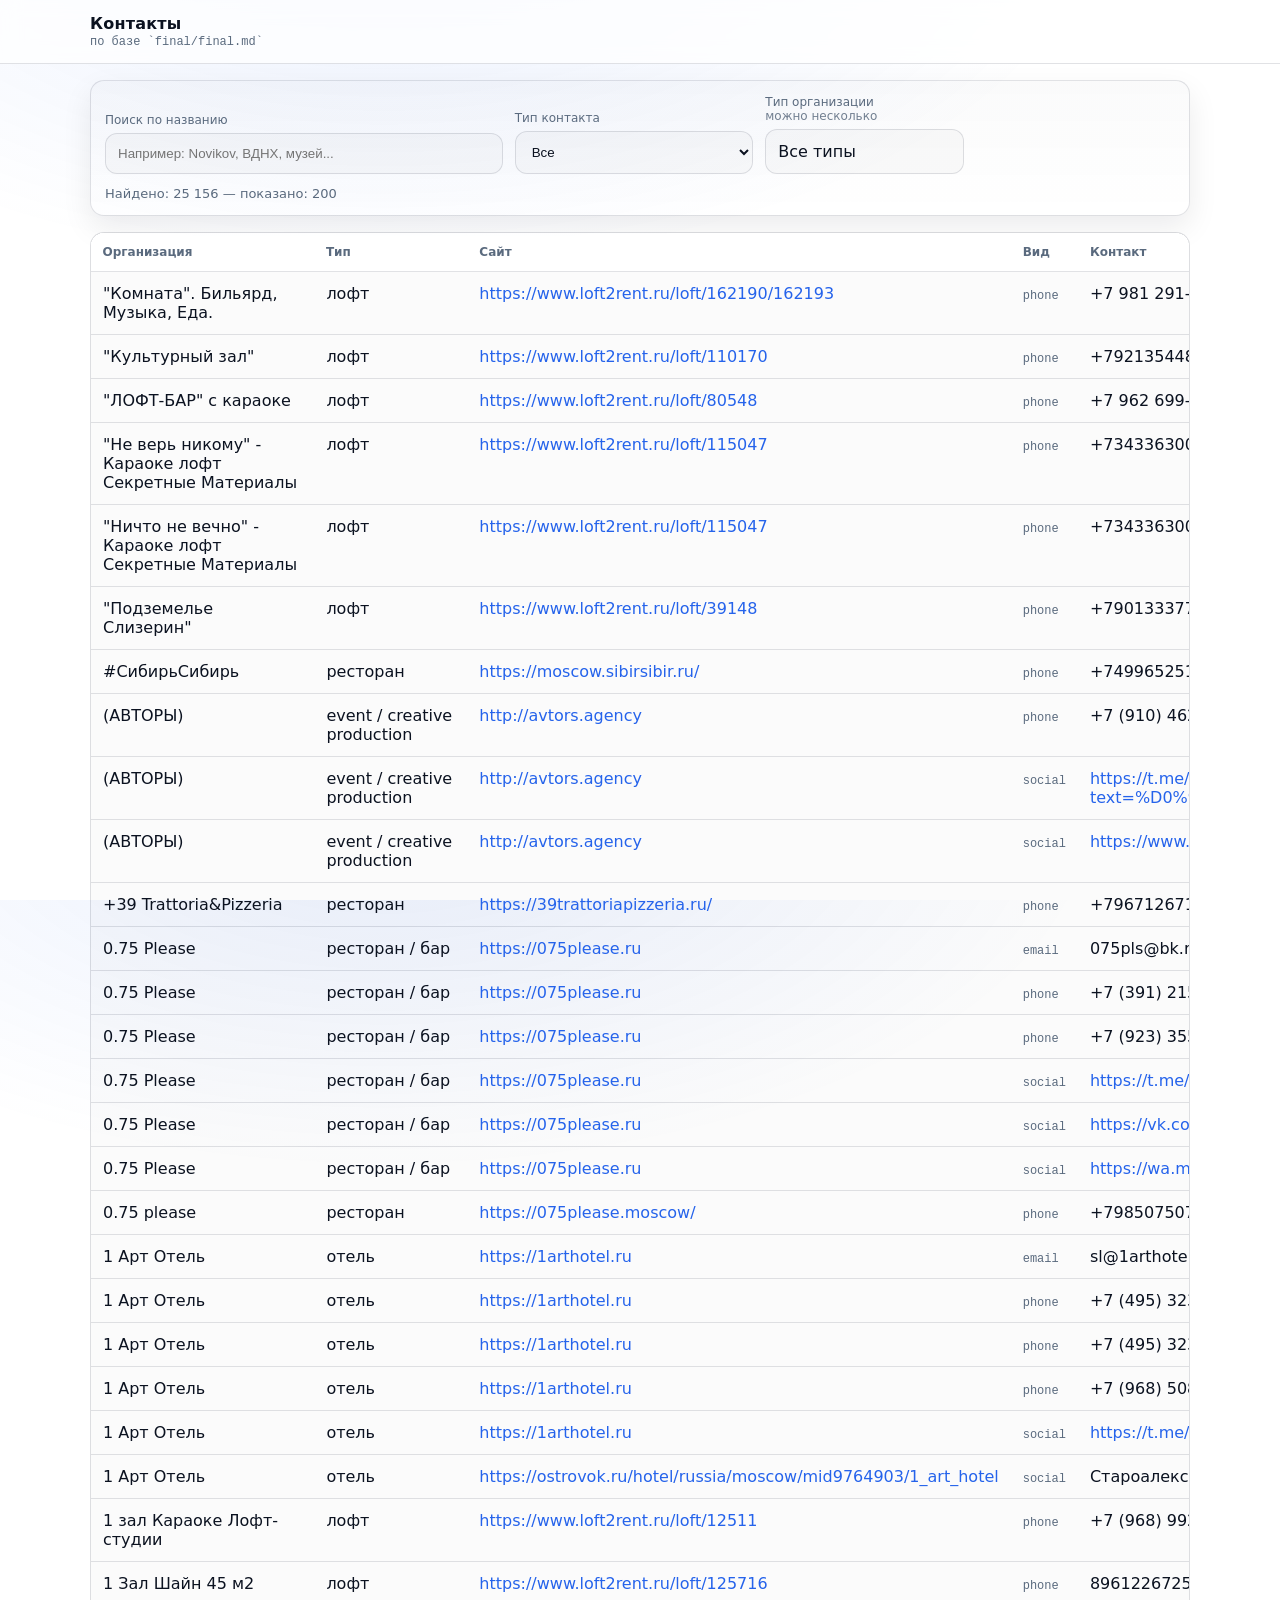
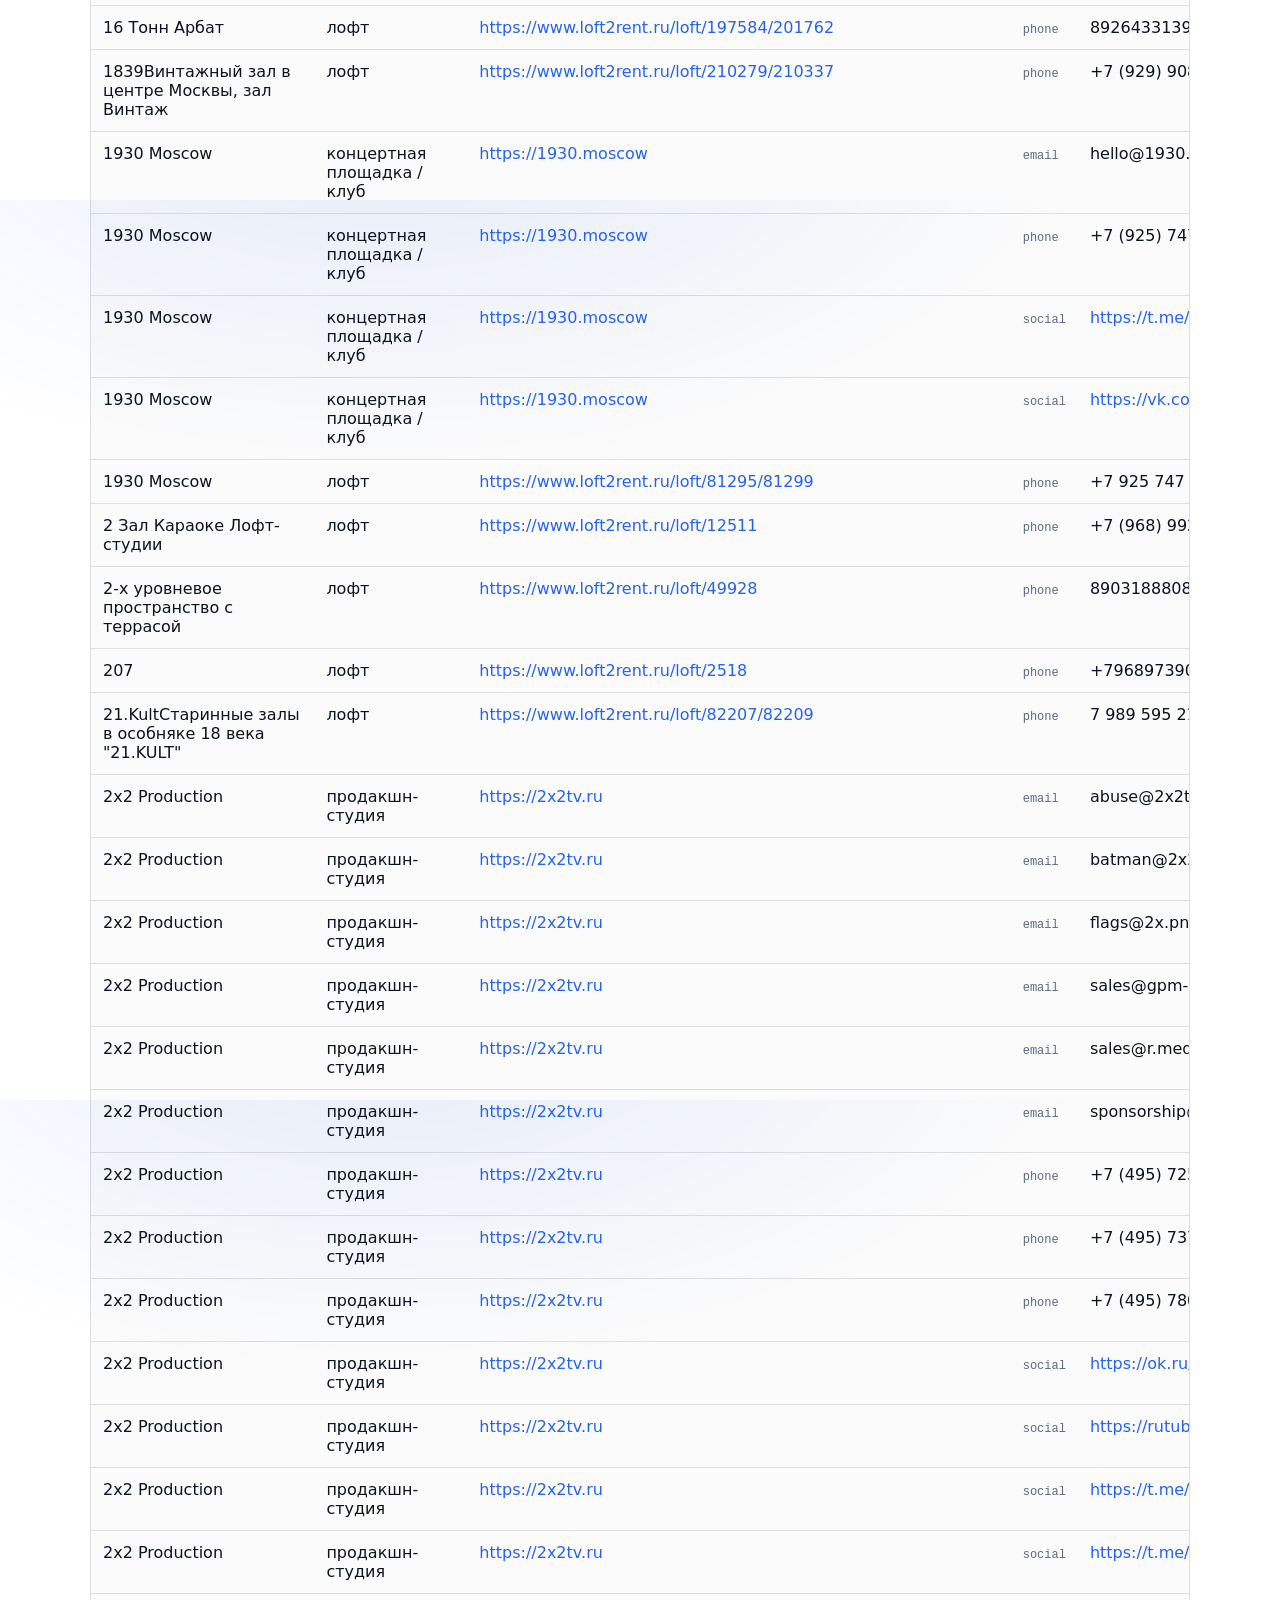
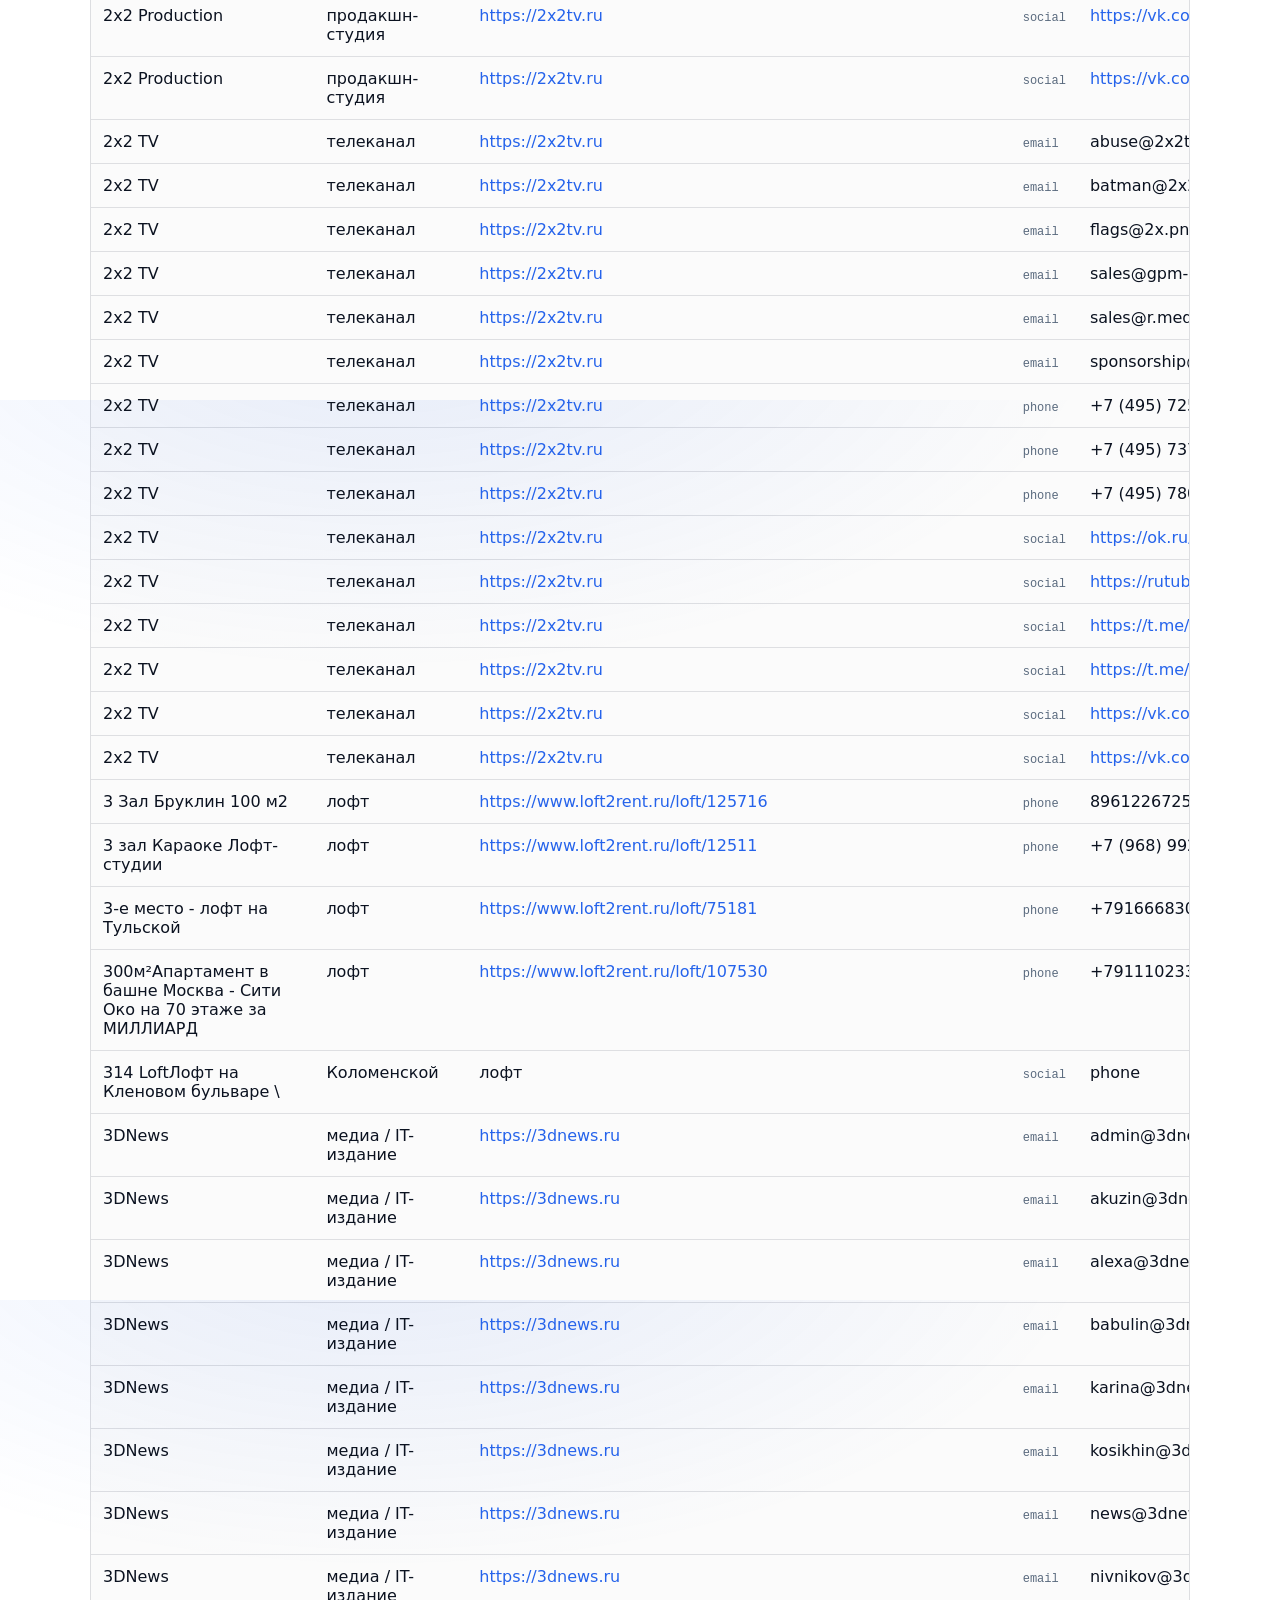
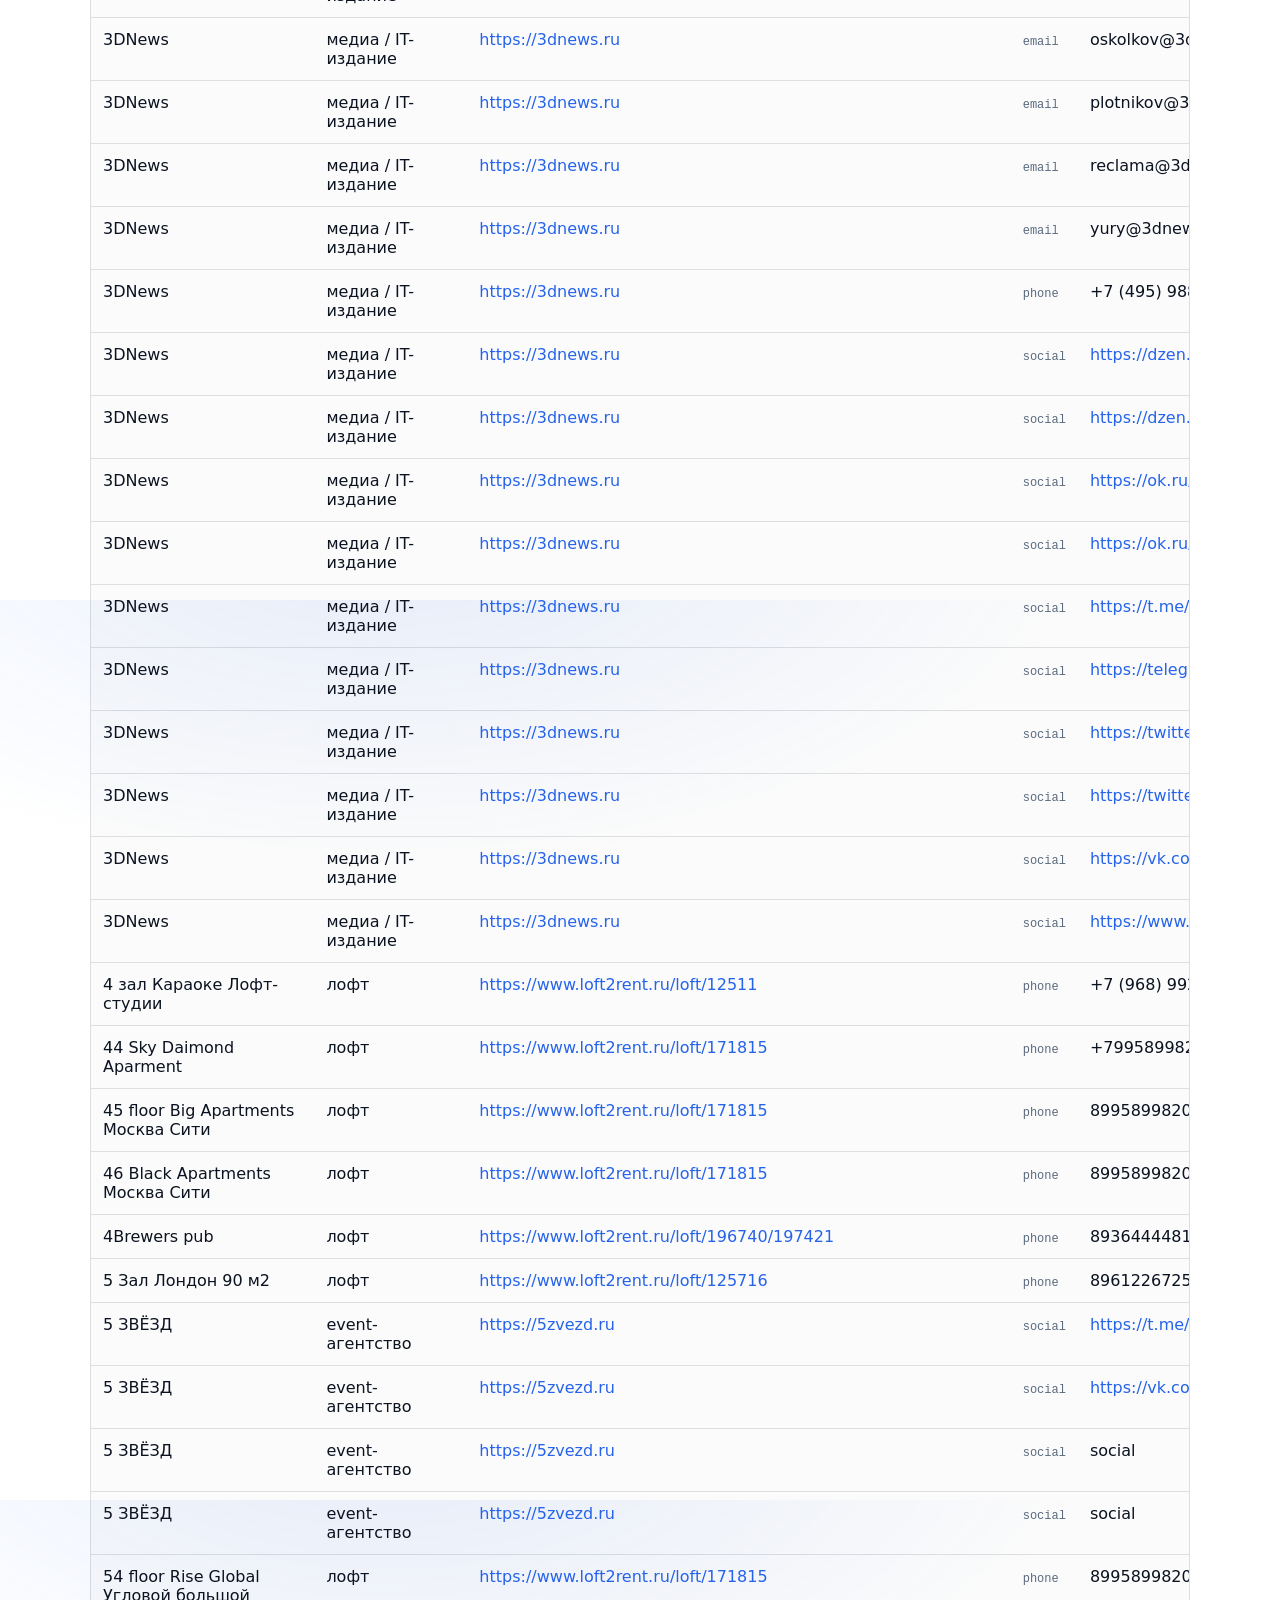
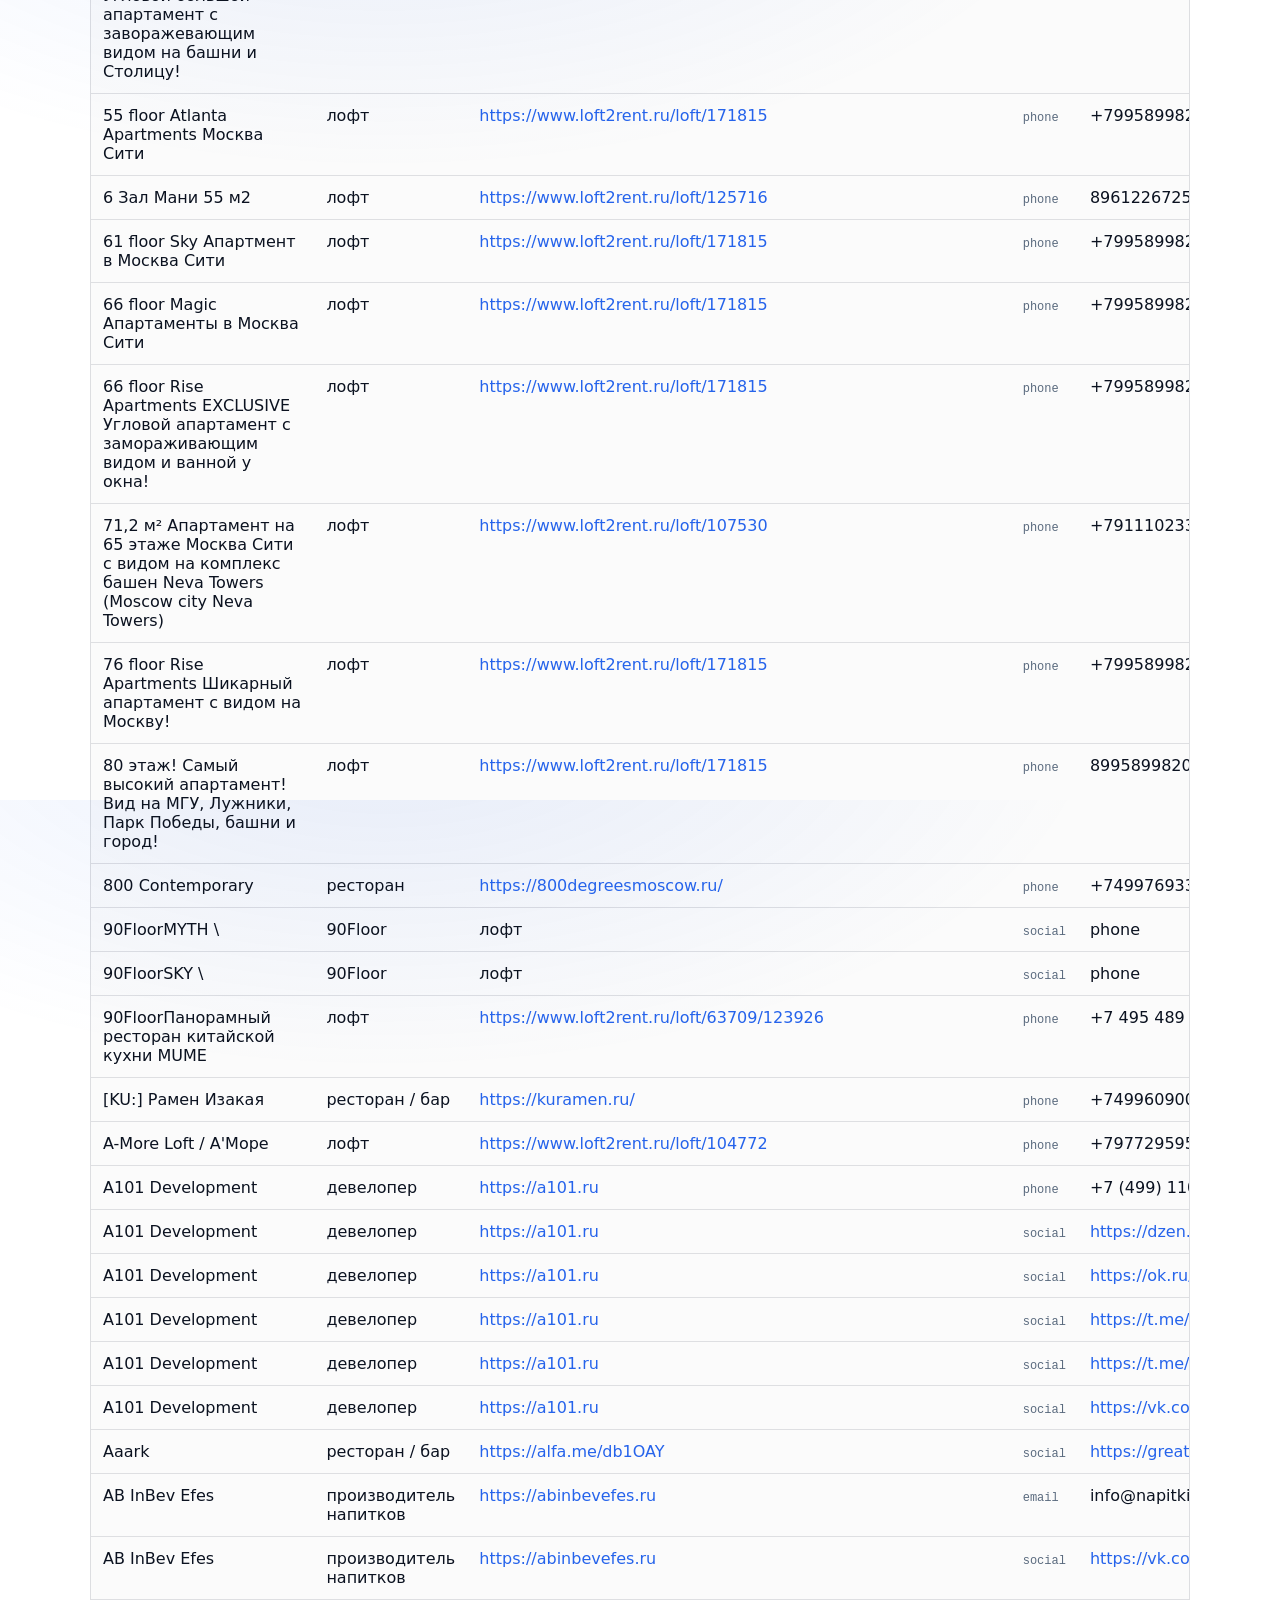
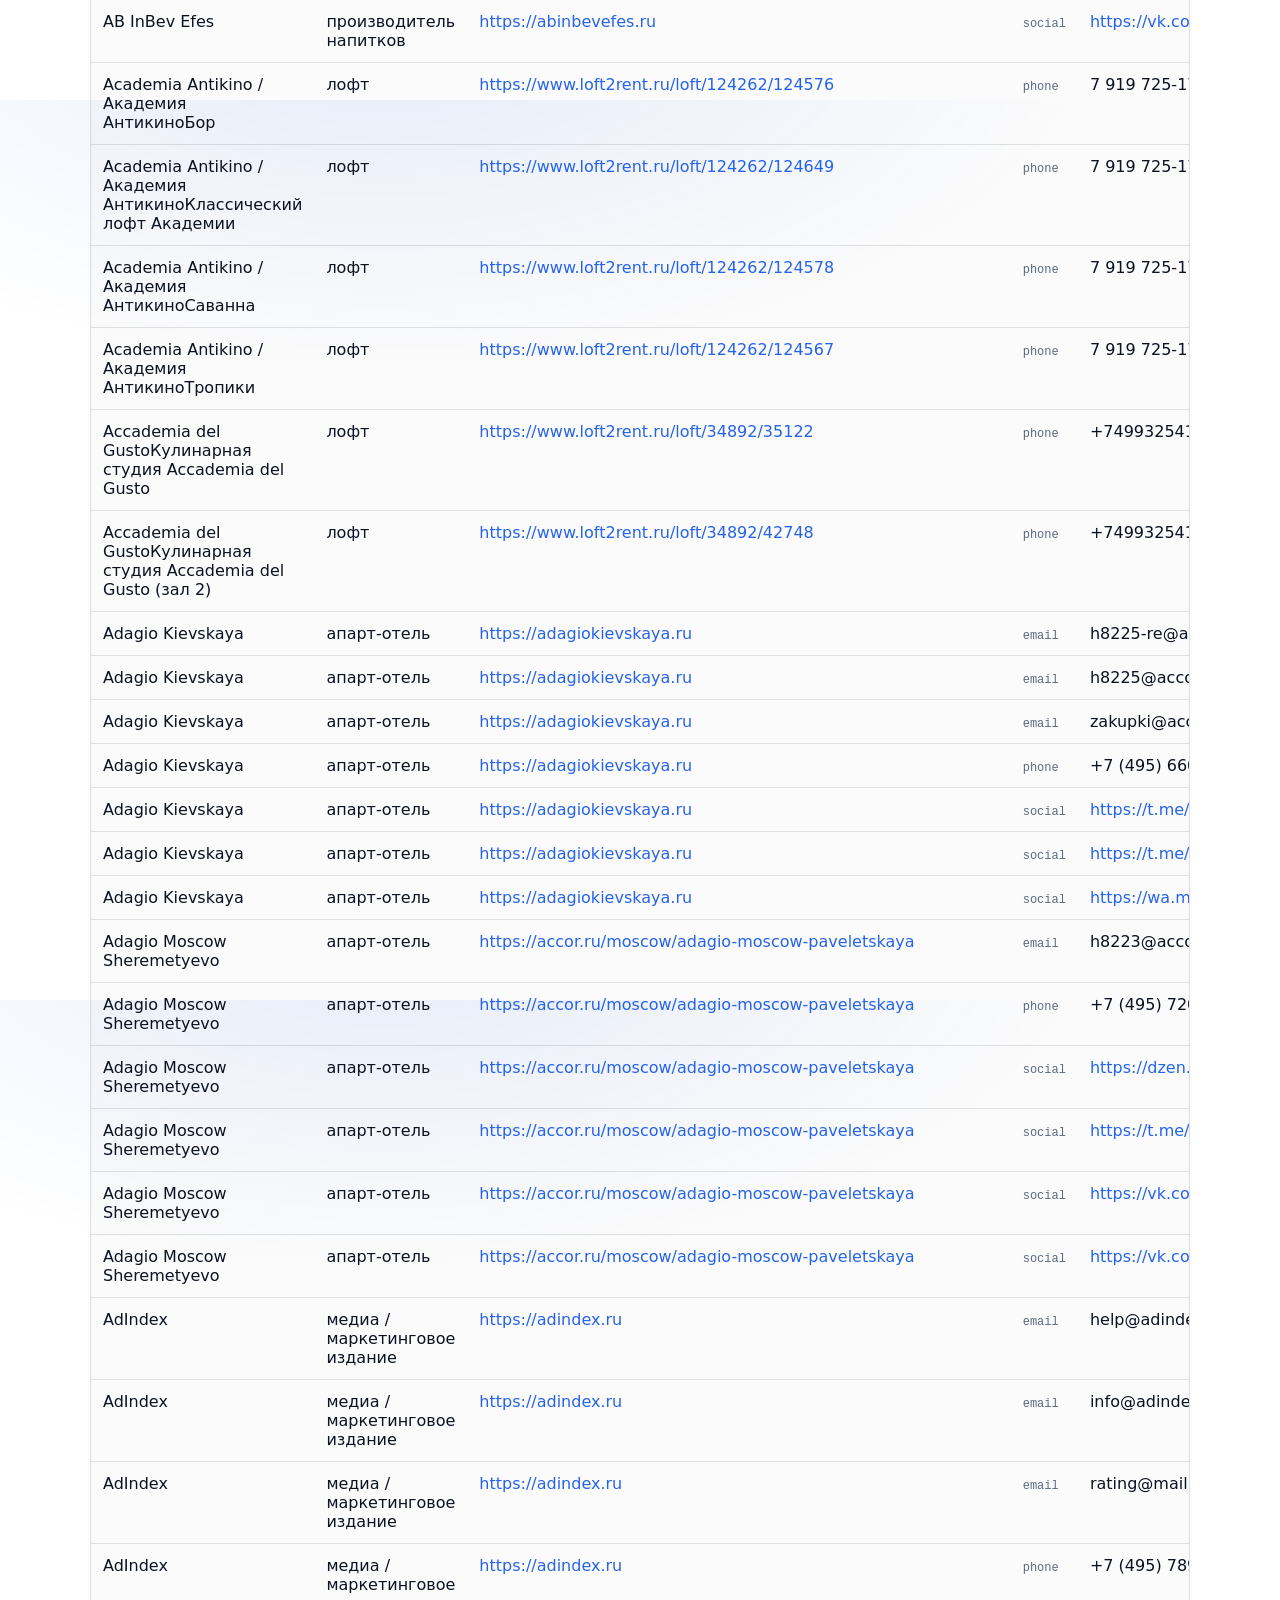
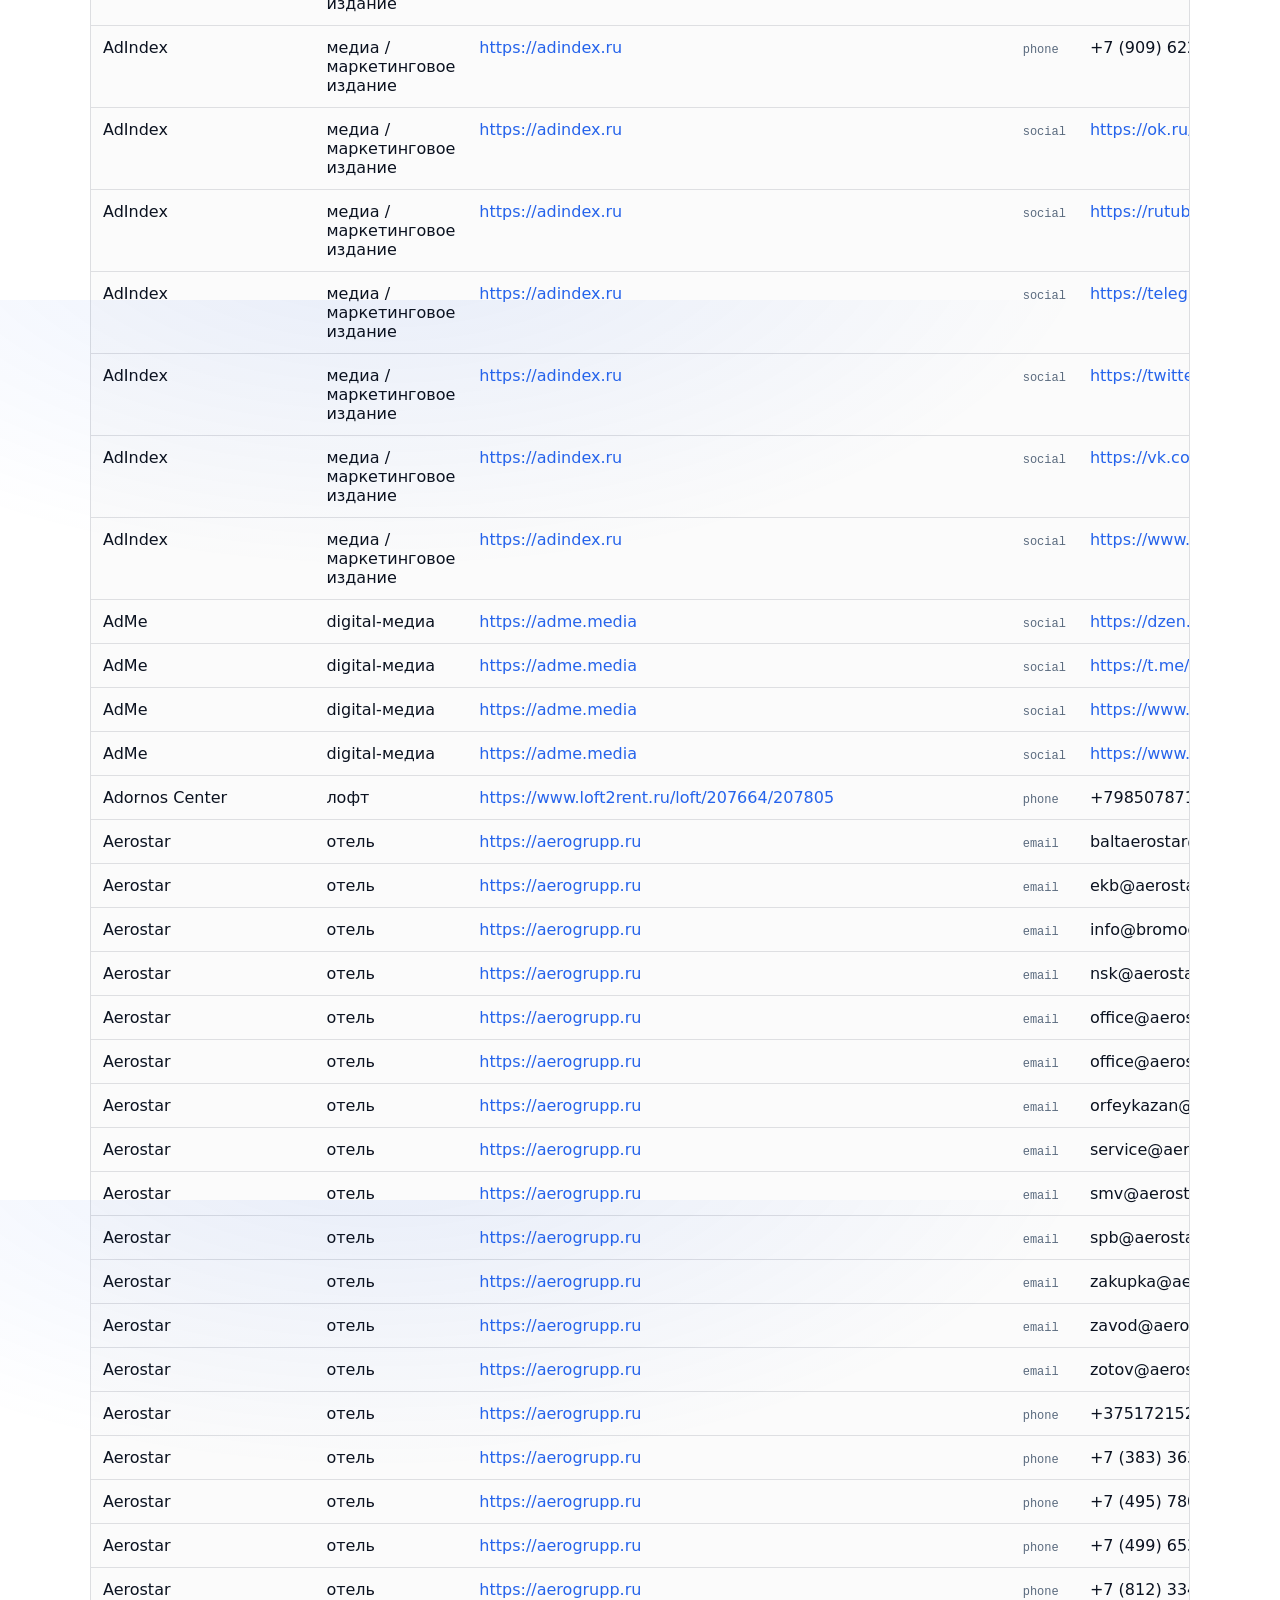
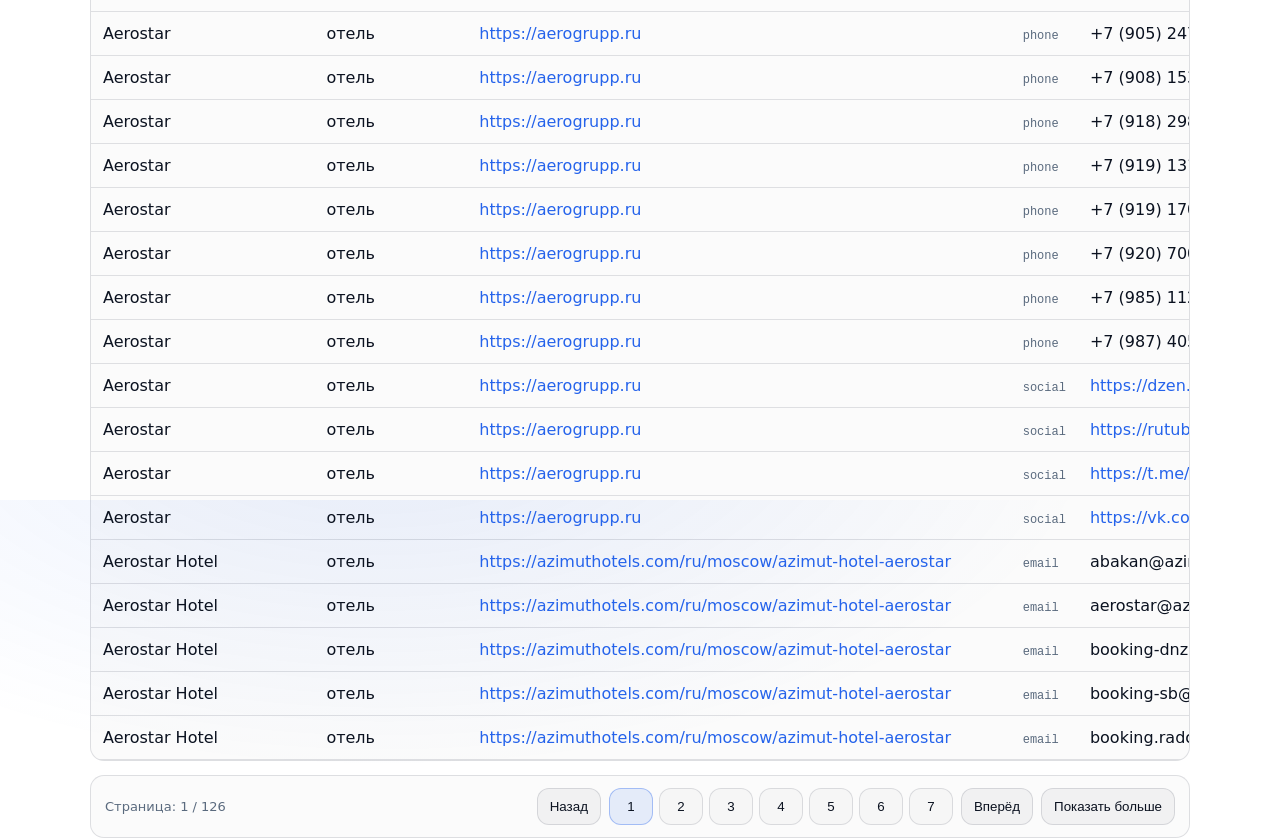
==== docs/index.html @ f68733e7 "788" ====
<!doctype html>
<html lang="ru">
  <head>
    <meta charset="utf-8" />
    <meta name="viewport" content="width=device-width, initial-scale=1" />
    <title>Контакты</title>
    <link rel="stylesheet" href="./styles.css" />
  </head>
  <body>
    <header class="topbar">
      <div class="wrap">
        <div class="brand">Контакты</div>
        <div class="sub">по базе `final/final.md`</div>
      </div>
    </header>

    <main class="wrap">
      <section class="panel">
        <div class="controls">
          <label class="field">
            <span>Поиск по названию</span>
            <input id="q" type="search" placeholder="Например: Novikov, ВДНХ, музей..." autocomplete="off" />
          </label>

          <label class="field">
            <span>Тип контакта</span>
            <select id="contactFilter">
              <option value="all">Все</option>
              <option value="phone">Телефон</option>
              <option value="email">Email</option>
              <option value="social">Social (все)</option>
              <option value="social:telegram">Social: Telegram</option>
              <option value="social:vk">Social: VK</option>
              <option value="social:instagram">Social: Instagram</option>
              <option value="social:whatsapp">Social: WhatsApp</option>
              <option value="social:youtube">Social: YouTube</option>
              <option value="social:tiktok">Social: TikTok</option>
              <option value="social:dzen">Social: Dzen</option>
              <option value="social:rutube">Social: Rutube</option>
              <option value="social:ok">Social: OK</option>
              <option value="social:facebook">Social: Facebook</option>
              <option value="social:linkedin">Social: LinkedIn</option>
              <option value="social:x">Social: X</option>
              <option value="social:other">Social: Other</option>
            </select>
          </label>

          <div class="field orgTypeField">
            <span>Тип организации <span class="hint">можно несколько</span></span>
            <div class="orgTypeMulti" id="orgTypeMulti">
              <button type="button" id="orgTypeToggle" class="orgTypeToggle" aria-haspopup="listbox" aria-expanded="false">
                Все типы
              </button>
              <div id="orgTypePanel" class="orgTypePanel" hidden>
                <input id="orgTypeSearch" type="search" class="orgTypeSearch" placeholder="Найти тип…" autocomplete="off" />
                <div class="orgTypeActions">
                  <button type="button" id="orgTypeSelectAll" class="btn btn-sm">Выбрать все</button>
                  <button type="button" id="orgTypeClear" class="btn btn-sm">Сбросить</button>
                </div>
                <div id="orgTypeOptions" class="orgTypeOptions" role="listbox" aria-multiselectable="true"></div>
              </div>
            </div>
          </div>

          <!-- соцсеть теперь часть фильтра "Тип контакта" -->
        </div>

        <div class="meta">
          <div id="status">Загрузка…</div>
        </div>
      </section>

      <section class="tableWrap" aria-live="polite">
        <table class="table">
          <thead>
            <tr>
              <th>Организация</th>
              <th>Тип</th>
              <th class="hide-sm">Сайт</th>
              <th>Вид</th>
              <th>Контакт</th>
            </tr>
          </thead>
          <tbody id="rows"></tbody>
        </table>
      </section>

      <section class="pager" aria-label="Пагинация">
        <div class="pagerRow">
          <div class="pagerLeft">
            <div id="pageStatus" class="pagerText"></div>
          </div>
          <div class="pagerRight">
            <button id="prevPage" class="btn" type="button">Назад</button>
            <div id="pageNums" class="pageNums" aria-label="Номера страниц"></div>
            <button id="nextPage" class="btn" type="button">Вперёд</button>
            <button id="loadMore" class="btn" type="button" hidden>Показать больше</button>
          </div>
        </div>
      </section>
    </main>

    <script src="./app.js"></script>
  </body>
</html>
---- docs/styles.css ----
/* Minimal, readable, mobile-first */
:root {
  --bg: #ffffff;
  --panel: #ffffff;
  --text: #0b1220;
  --muted: #5a6a7e;
  --line: rgba(15, 23, 42, 0.12);
  --chip: rgba(15, 23, 42, 0.04);
  --chipOn: rgba(37, 99, 235, 0.12);
  --accent: #2563eb;
  --shadow: 0 12px 30px rgba(2, 6, 23, 0.08);
  --radius: 14px;
  --mono: ui-monospace, SFMono-Regular, Menlo, Monaco, Consolas, "Liberation Mono", "Courier New", monospace;
  --sans: ui-sans-serif, system-ui, -apple-system, Segoe UI, Roboto, Arial, sans-serif;
}

* { box-sizing: border-box; }
html, body { height: 100%; }
body {
  margin: 0;
  font-family: var(--sans);
  background: radial-gradient(1200px 600px at 30% -10%, rgba(37, 99, 235, 0.10), transparent 60%), var(--bg);
  color: var(--text);
}

.wrap {
  width: min(1100px, calc(100% - 24px));
  margin: 0 auto;
}

.topbar {
  position: sticky;
  top: 0;
  z-index: 10;
  backdrop-filter: blur(10px);
  background: rgba(255, 255, 255, 0.75);
  border-bottom: 1px solid var(--line);
}
.topbar .wrap { padding: 14px 0; }
.brand { font-weight: 700; letter-spacing: 0.2px; }
.sub { color: var(--muted); font-size: 12px; margin-top: 2px; font-family: var(--mono); }

.panel {
  margin: 16px 0;
  padding: 14px;
  border: 1px solid var(--line);
  background: linear-gradient(180deg, rgba(15, 23, 42, 0.02), transparent);
  border-radius: var(--radius);
  box-shadow: var(--shadow);
}

.controls {
  display: grid;
  grid-template-columns: 1fr;
  gap: 12px;
}

.field span {
  display: block;
  font-size: 12px;
  color: var(--muted);
  margin-bottom: 6px;
}

input[type="search"] {
  width: 100%;
  padding: 12px 12px;
  border-radius: 12px;
  border: 1px solid var(--line);
  background: rgba(15, 23, 42, 0.02);
  color: var(--text);
  outline: none;
}

select {
  width: 100%;
  padding: 12px 12px;
  border-radius: 12px;
  border: 1px solid var(--line);
  background: rgba(15, 23, 42, 0.02);
  color: var(--text);
  outline: none;
}
select:focus {
  border-color: rgba(37, 99, 235, 0.55);
  box-shadow: 0 0 0 4px rgba(37, 99, 235, 0.12);
}

.field .hint {
  font-weight: 400;
  opacity: 0.85;
}

.orgTypeField {
  position: relative;
}

.orgTypeMulti {
  position: relative;
}

.orgTypeToggle {
  width: 100%;
  padding: 12px 12px;
  border-radius: 12px;
  border: 1px solid var(--line);
  background: rgba(15, 23, 42, 0.02);
  color: var(--text);
  text-align: left;
  cursor: pointer;
  font: inherit;
}

.orgTypeToggle:focus {
  border-color: rgba(37, 99, 235, 0.55);
  box-shadow: 0 0 0 4px rgba(37, 99, 235, 0.12);
  outline: none;
}

.orgTypePanel {
  position: absolute;
  z-index: 20;
  left: 0;
  right: 0;
  margin-top: 6px;
  padding: 10px;
  border-radius: 12px;
  border: 1px solid var(--line);
  background: var(--panel);
  box-shadow: var(--shadow);
}

.orgTypeSearch {
  width: 100%;
  padding: 10px 10px;
  border-radius: 10px;
  border: 1px solid var(--line);
  background: rgba(15, 23, 42, 0.02);
  color: var(--text);
  outline: none;
  margin-bottom: 8px;
}

.orgTypeActions {
  display: flex;
  gap: 8px;
  margin-bottom: 8px;
}

.btn-sm {
  padding: 6px 10px;
  font-size: 12px;
}

.orgTypeOptions {
  max-height: min(280px, 40vh);
  overflow: auto;
  display: flex;
  flex-direction: column;
  gap: 2px;
}

.orgTypeOption {
  display: flex;
  align-items: flex-start;
  gap: 8px;
  padding: 8px 8px;
  border-radius: 8px;
  cursor: pointer;
  font-size: 13px;
  line-height: 1.35;
}

.orgTypeOption:hover {
  background: rgba(37, 99, 235, 0.06);
}

.orgTypeOption input {
  margin-top: 2px;
  flex-shrink: 0;
}

.orgTypeEmpty {
  padding: 10px 8px;
  color: var(--muted);
  font-size: 13px;
}

@media (min-width: 860px) {
  .controls {
    grid-template-columns: 2fr 1.2fr 1fr 1fr;
    align-items: end;
  }
}
input[type="search"]:focus {
  border-color: rgba(37, 99, 235, 0.55);
  box-shadow: 0 0 0 4px rgba(37, 99, 235, 0.12);
}

.chips { display: flex; gap: 8px; flex-wrap: wrap; }
.chip {
  padding: 10px 12px;
  border-radius: 999px;
  border: 1px solid var(--line);
  background: var(--chip);
  color: var(--text);
  cursor: pointer;
  font-size: 13px;
}
.chip.is-on {
  background: var(--chipOn);
  border-color: rgba(37, 99, 235, 0.35);
}

.meta {
  margin-top: 12px;
  display: flex;
  justify-content: space-between;
  align-items: center;
  gap: 12px;
  color: var(--muted);
  font-size: 13px;
}

.pager {
  margin: 14px 0 24px;
  padding: 12px 14px;
  border: 1px solid var(--line);
  background: rgba(15, 23, 42, 0.015);
  border-radius: var(--radius);
}
.pagerRow{
  display:flex;
  flex-direction: column;
  gap: 12px;
}
.pagerText{
  color: var(--muted);
  font-size: 13px;
}
.pagerRight{
  display:flex;
  flex-wrap: wrap;
  gap: 8px;
  align-items: center;
}
.pageNums{
  display:flex;
  gap: 6px;
  flex-wrap: wrap;
}
.pageNum{
  padding: 10px 12px;
  border-radius: 12px;
  border: 1px solid var(--line);
  background: rgba(15, 23, 42, 0.02);
  color: var(--text);
  cursor: pointer;
  min-width: 44px;
}
.pageNum.is-on{
  border-color: rgba(37, 99, 235, 0.35);
  background: rgba(37, 99, 235, 0.10);
}

.btn {
  padding: 10px 12px;
  border-radius: 12px;
  border: 1px solid var(--line);
  background: rgba(15, 23, 42, 0.04);
  color: var(--text);
  cursor: pointer;
}
.btn:hover { border-color: rgba(37, 99, 235, 0.35); }

.tableWrap {
  overflow: auto;
  border-radius: var(--radius);
  border: 1px solid var(--line);
  background: rgba(15, 23, 42, 0.015);
}

.table {
  width: 100%;
  border-collapse: separate;
  border-spacing: 0;
  min-width: 840px;
}
.table th, .table td {
  padding: 12px 12px;
  border-bottom: 1px solid var(--line);
  vertical-align: top;
}
.table th {
  position: sticky;
  top: 0;
  z-index: 1;
  background: rgba(255, 255, 255, 0.92);
  text-align: left;
  font-size: 12px;
  color: var(--muted);
  font-weight: 600;
}
.table tr:hover td { background: rgba(37, 99, 235, 0.04); }

a {
  color: var(--accent);
  text-decoration: none;
}
a:hover { text-decoration: underline; }

.mono { font-family: var(--mono); font-size: 12px; color: var(--muted); }

/* Mobile: show fewer columns */
@media (max-width: 720px) {
  .hide-sm { display: none; }
  .table { min-width: 0; }
}

@media (min-width: 860px) {
  .pagerRow{
    flex-direction: row;
    justify-content: space-between;
    align-items: center;
  }
}
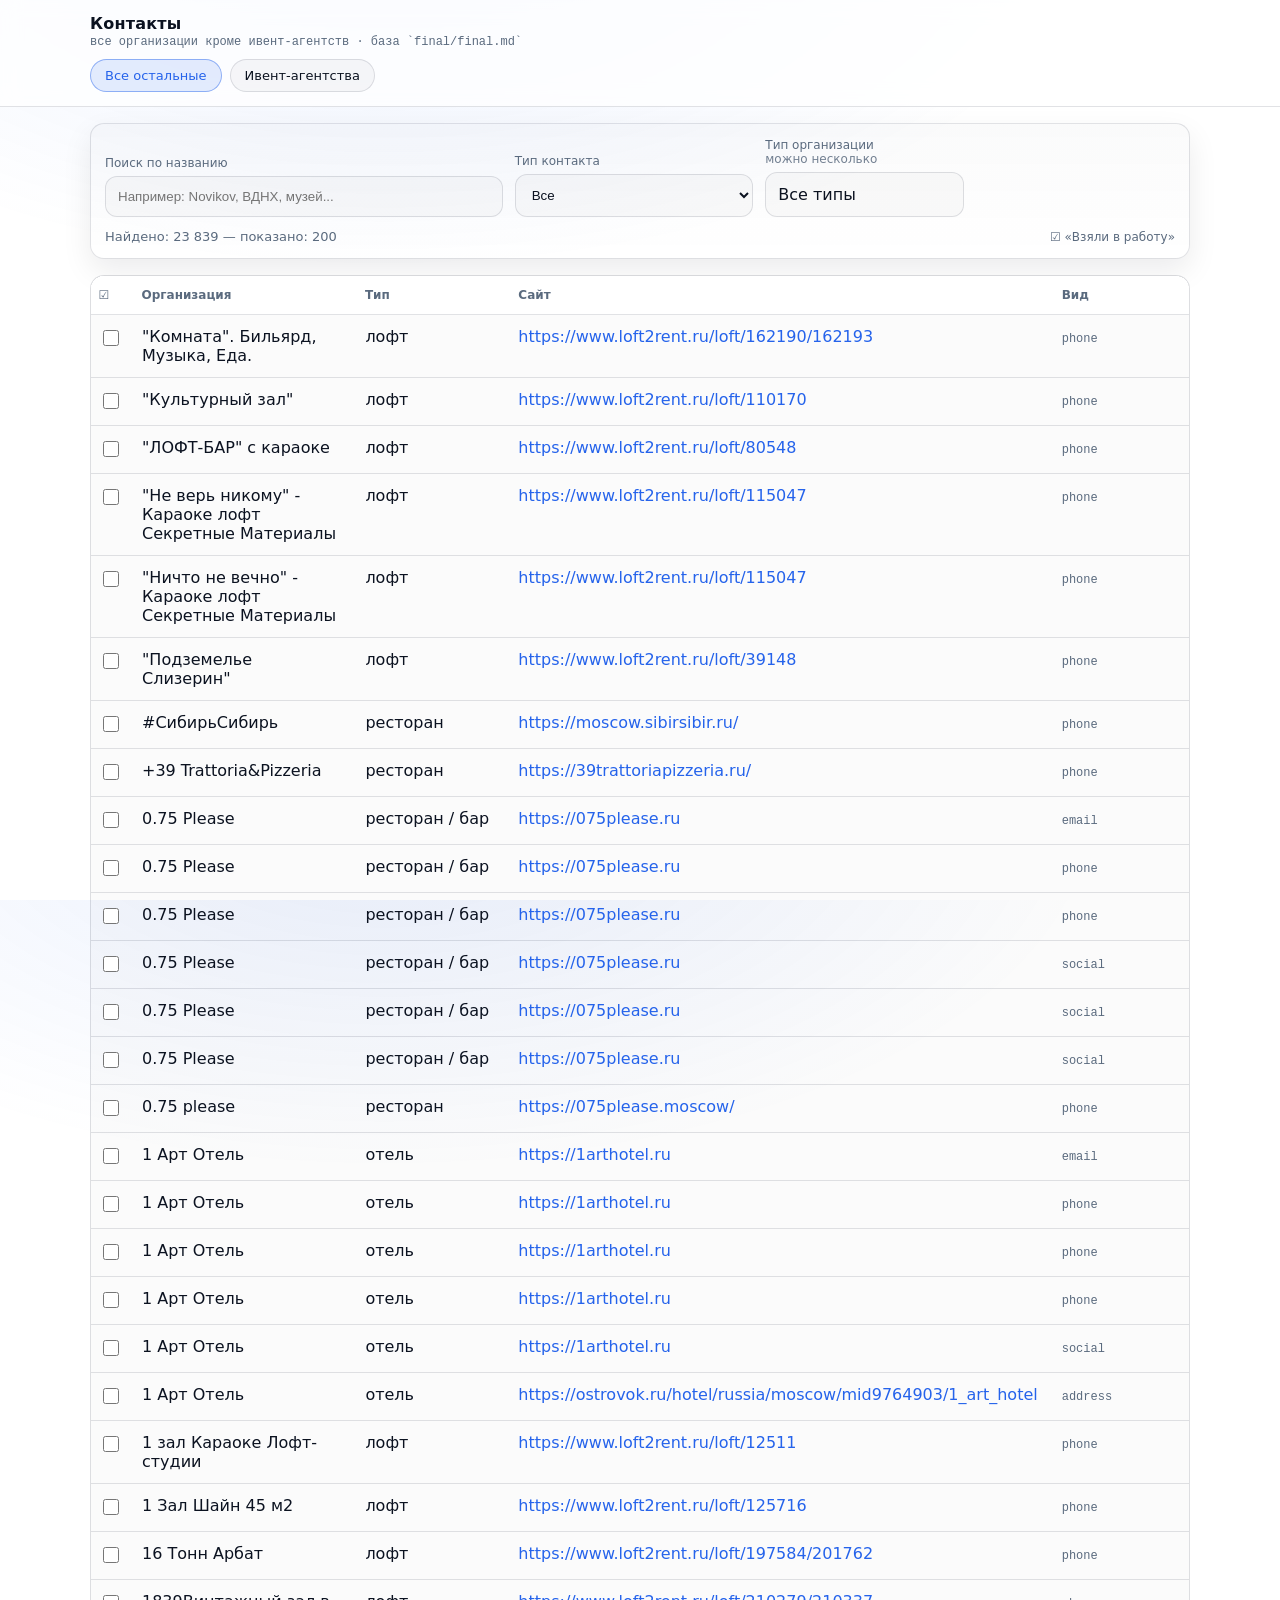
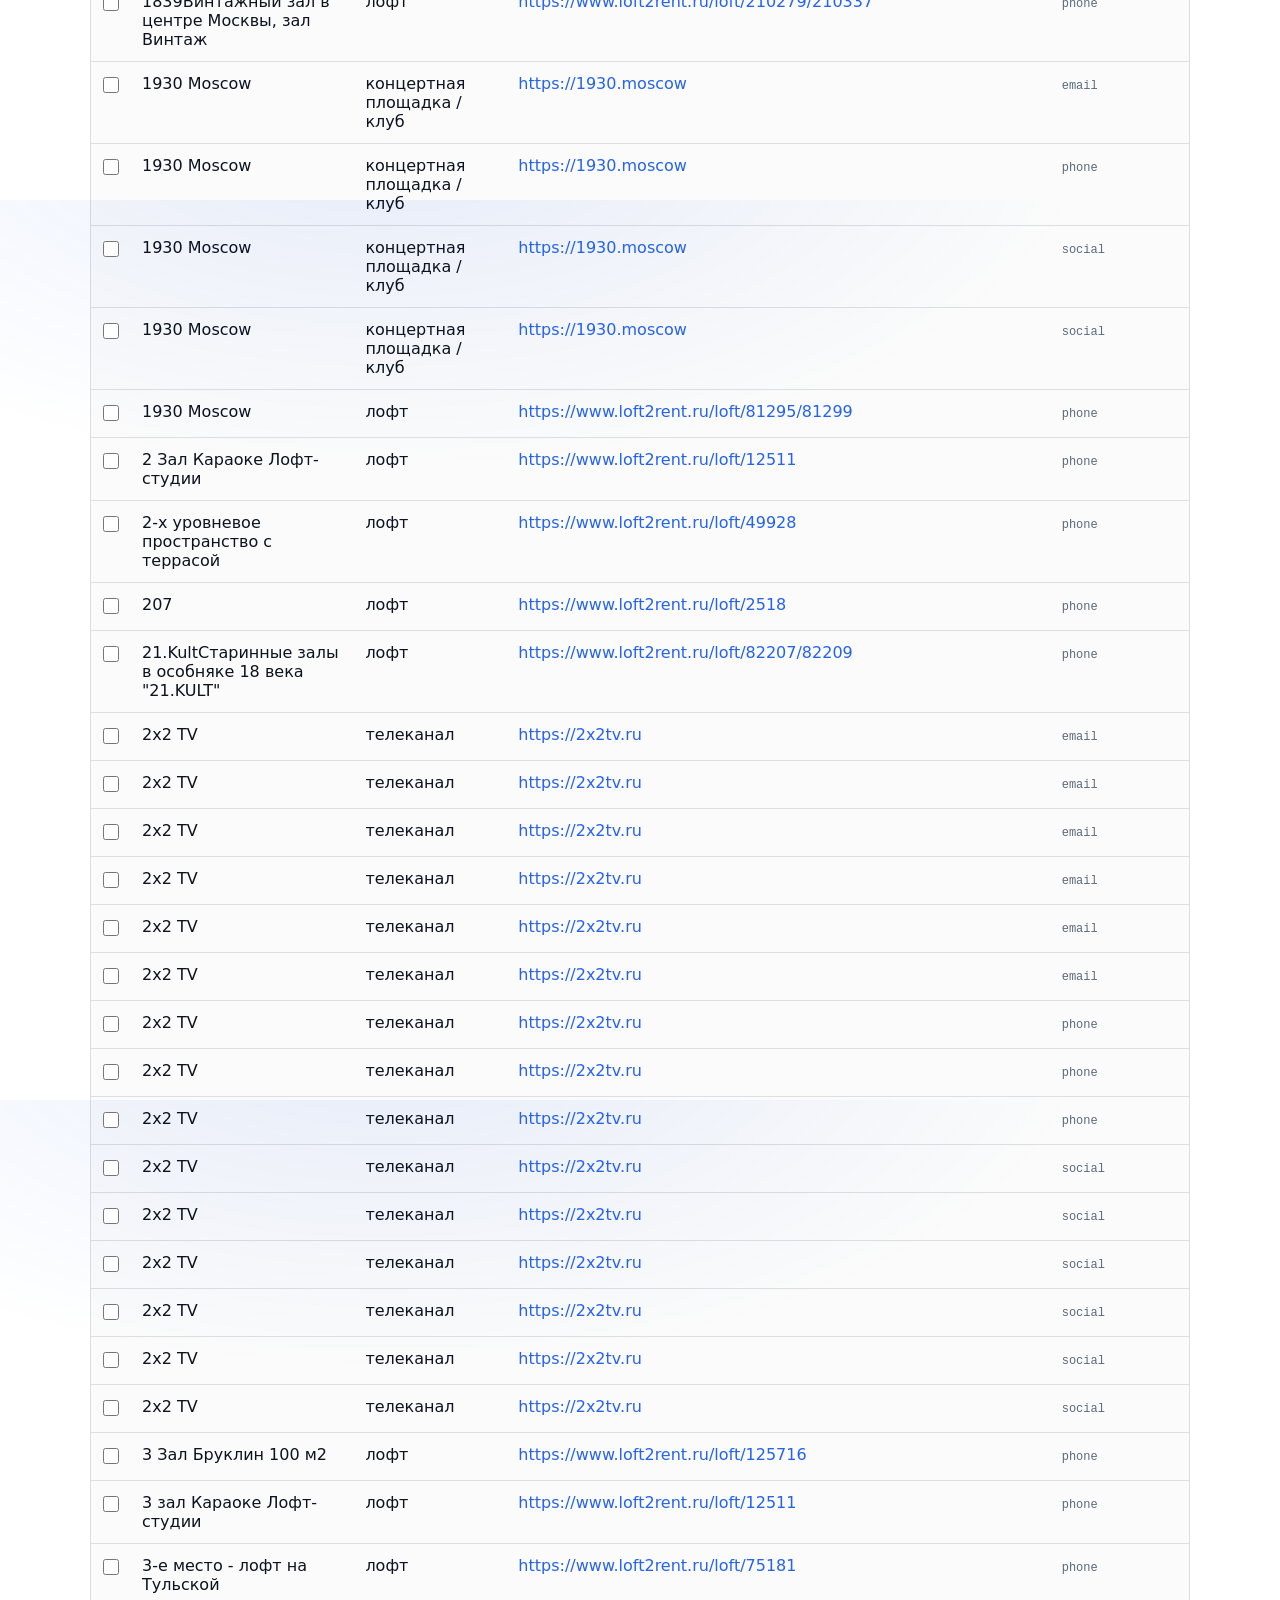
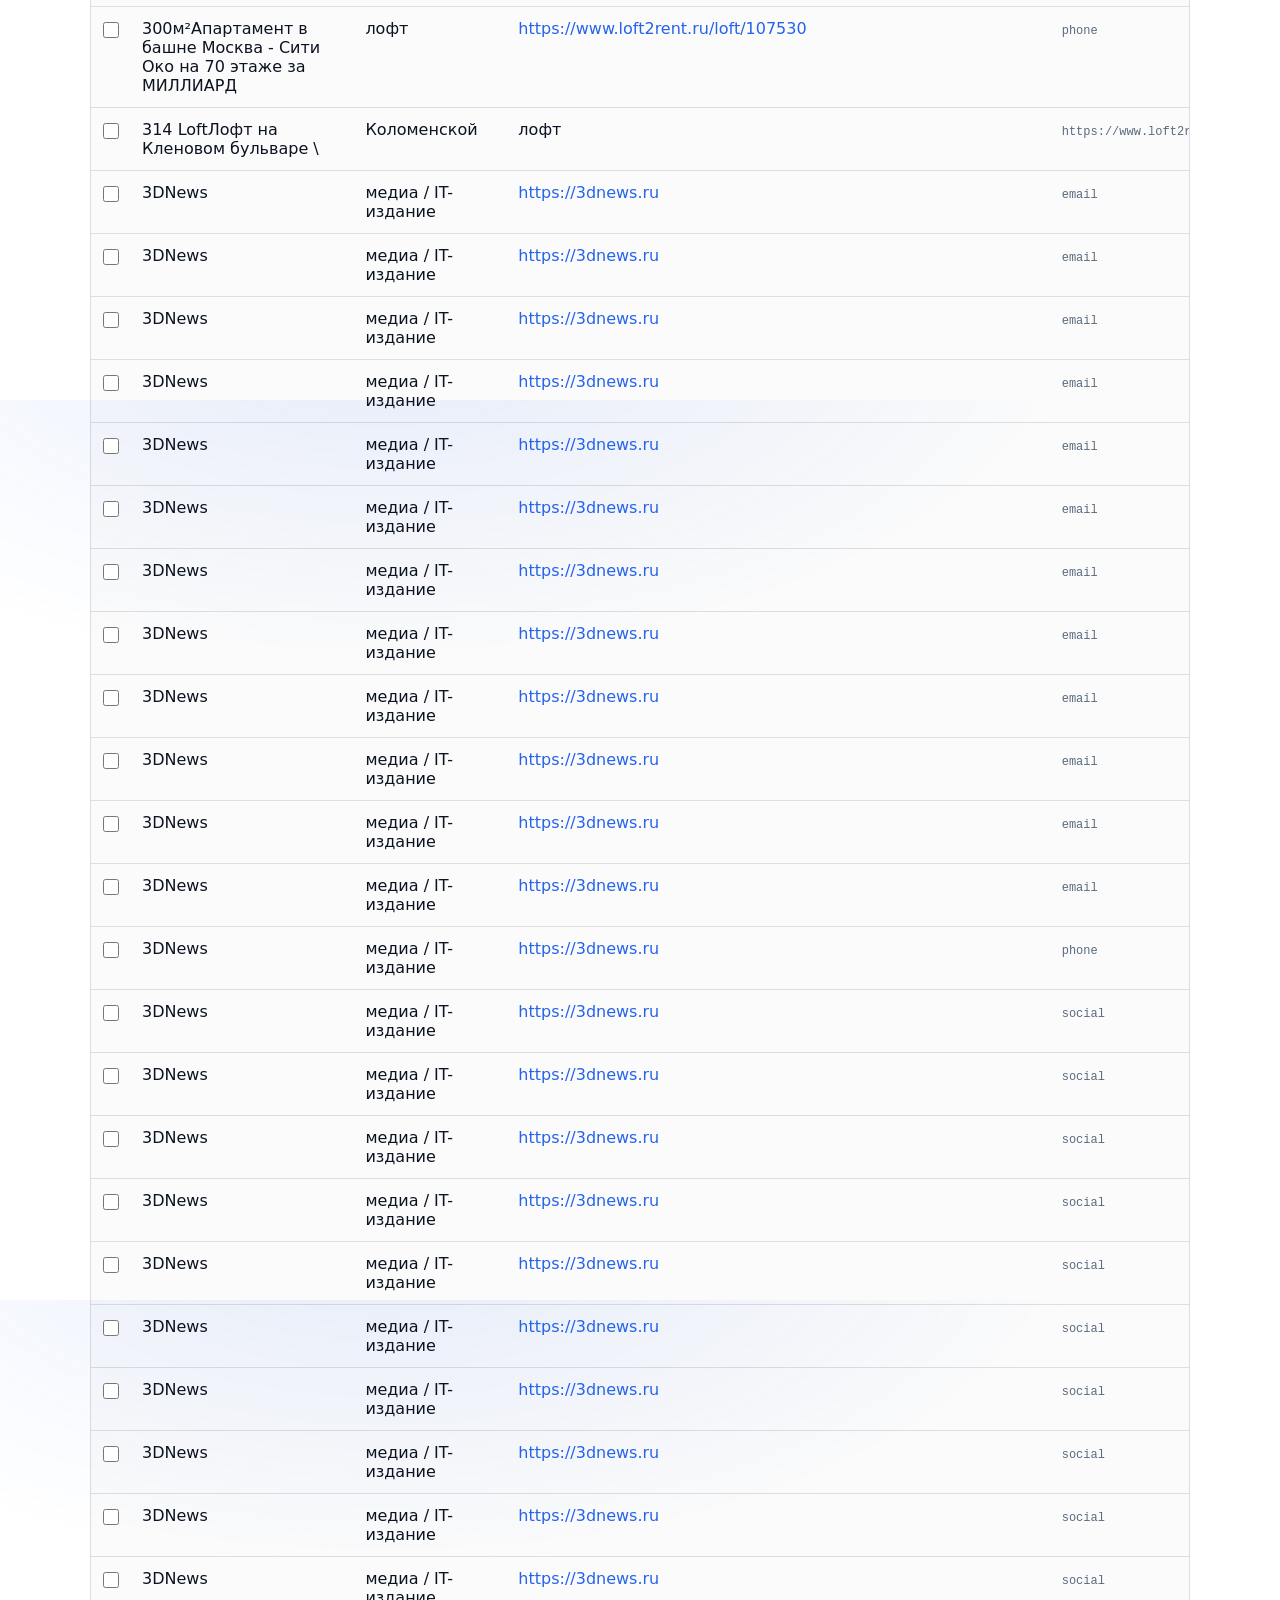
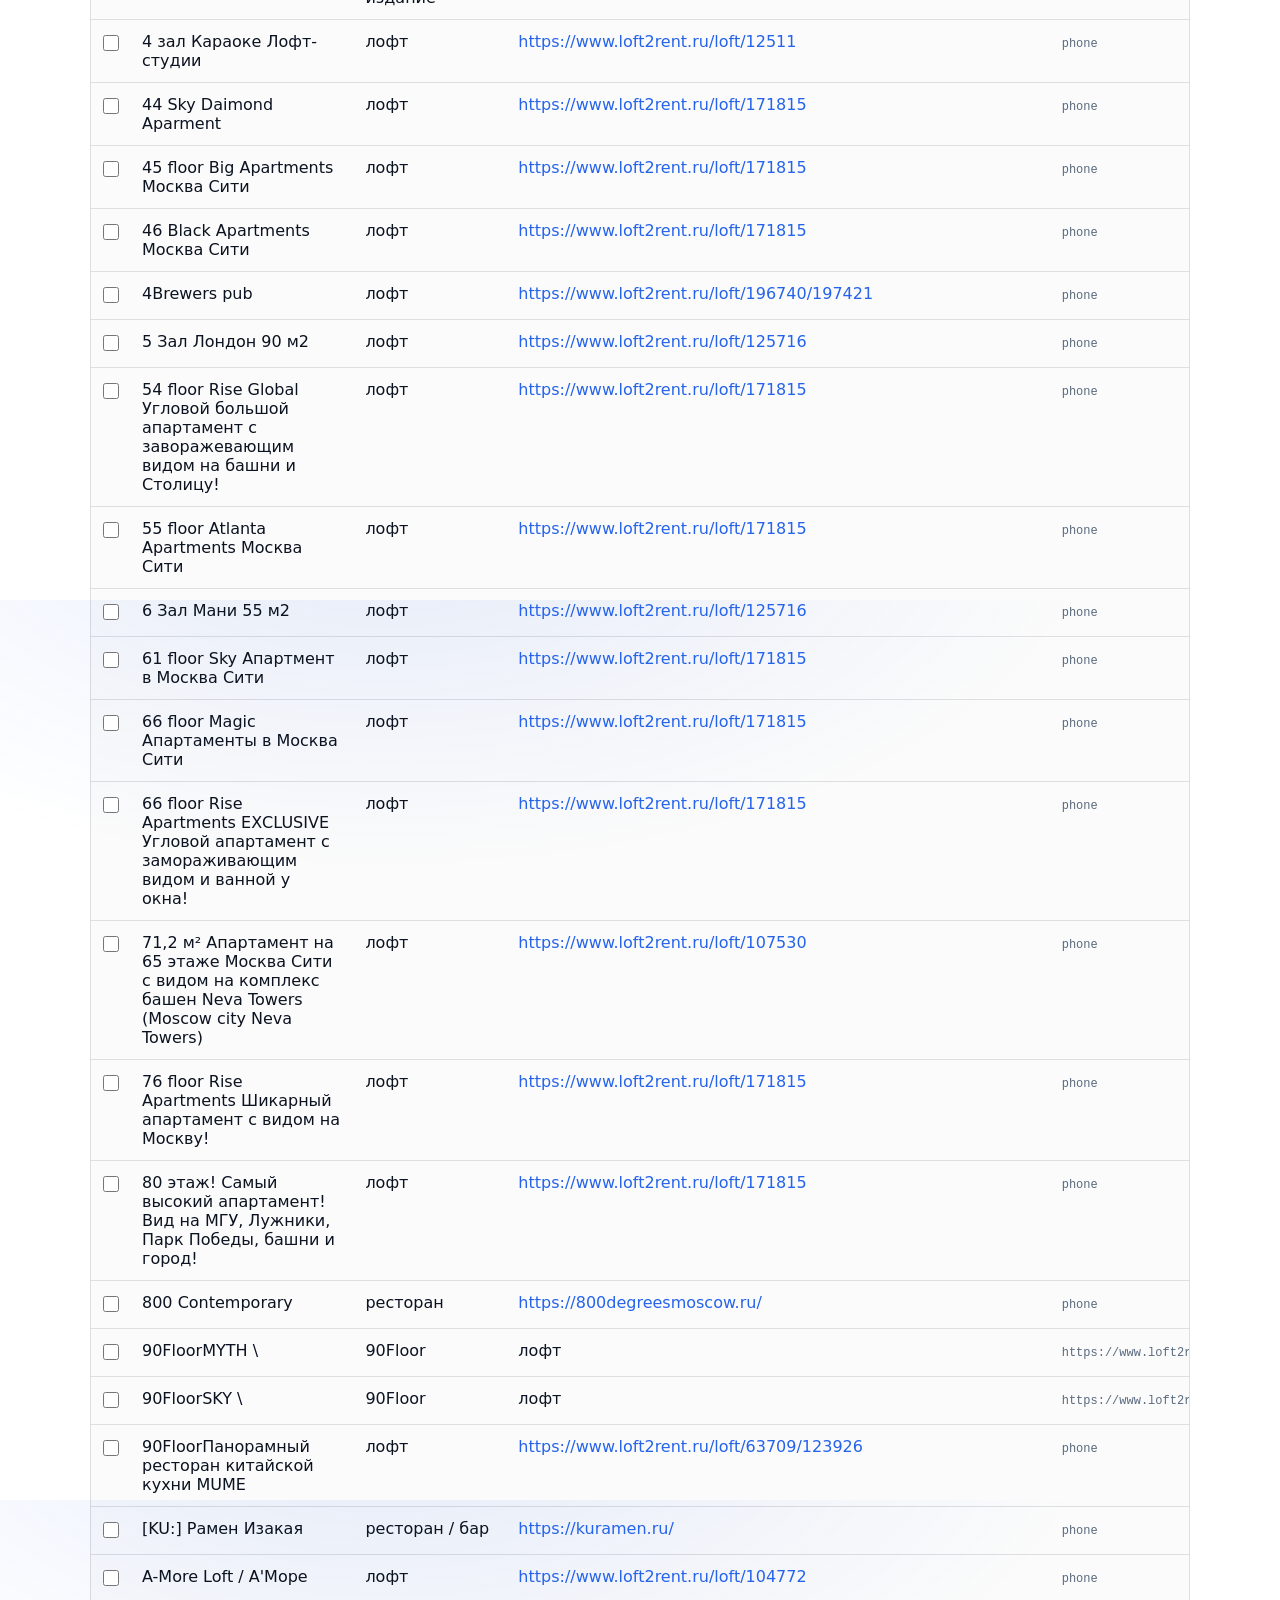
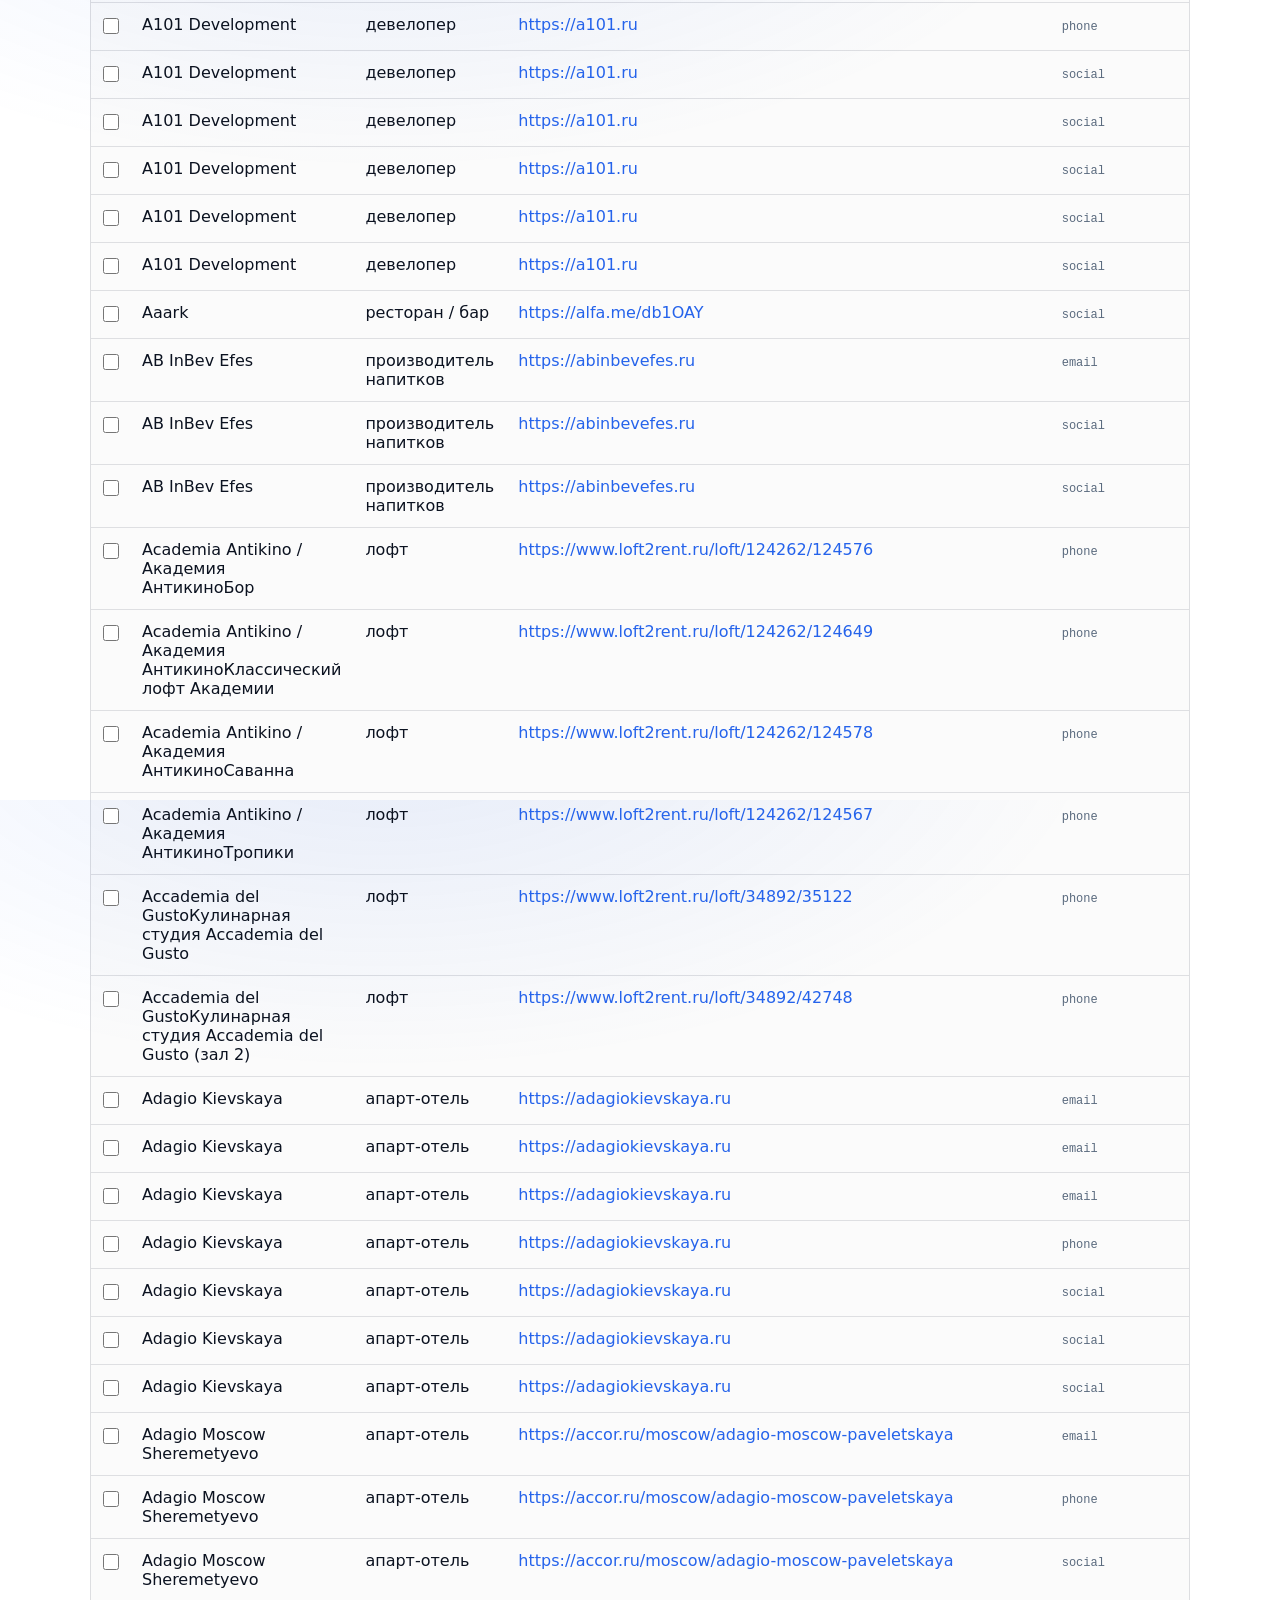
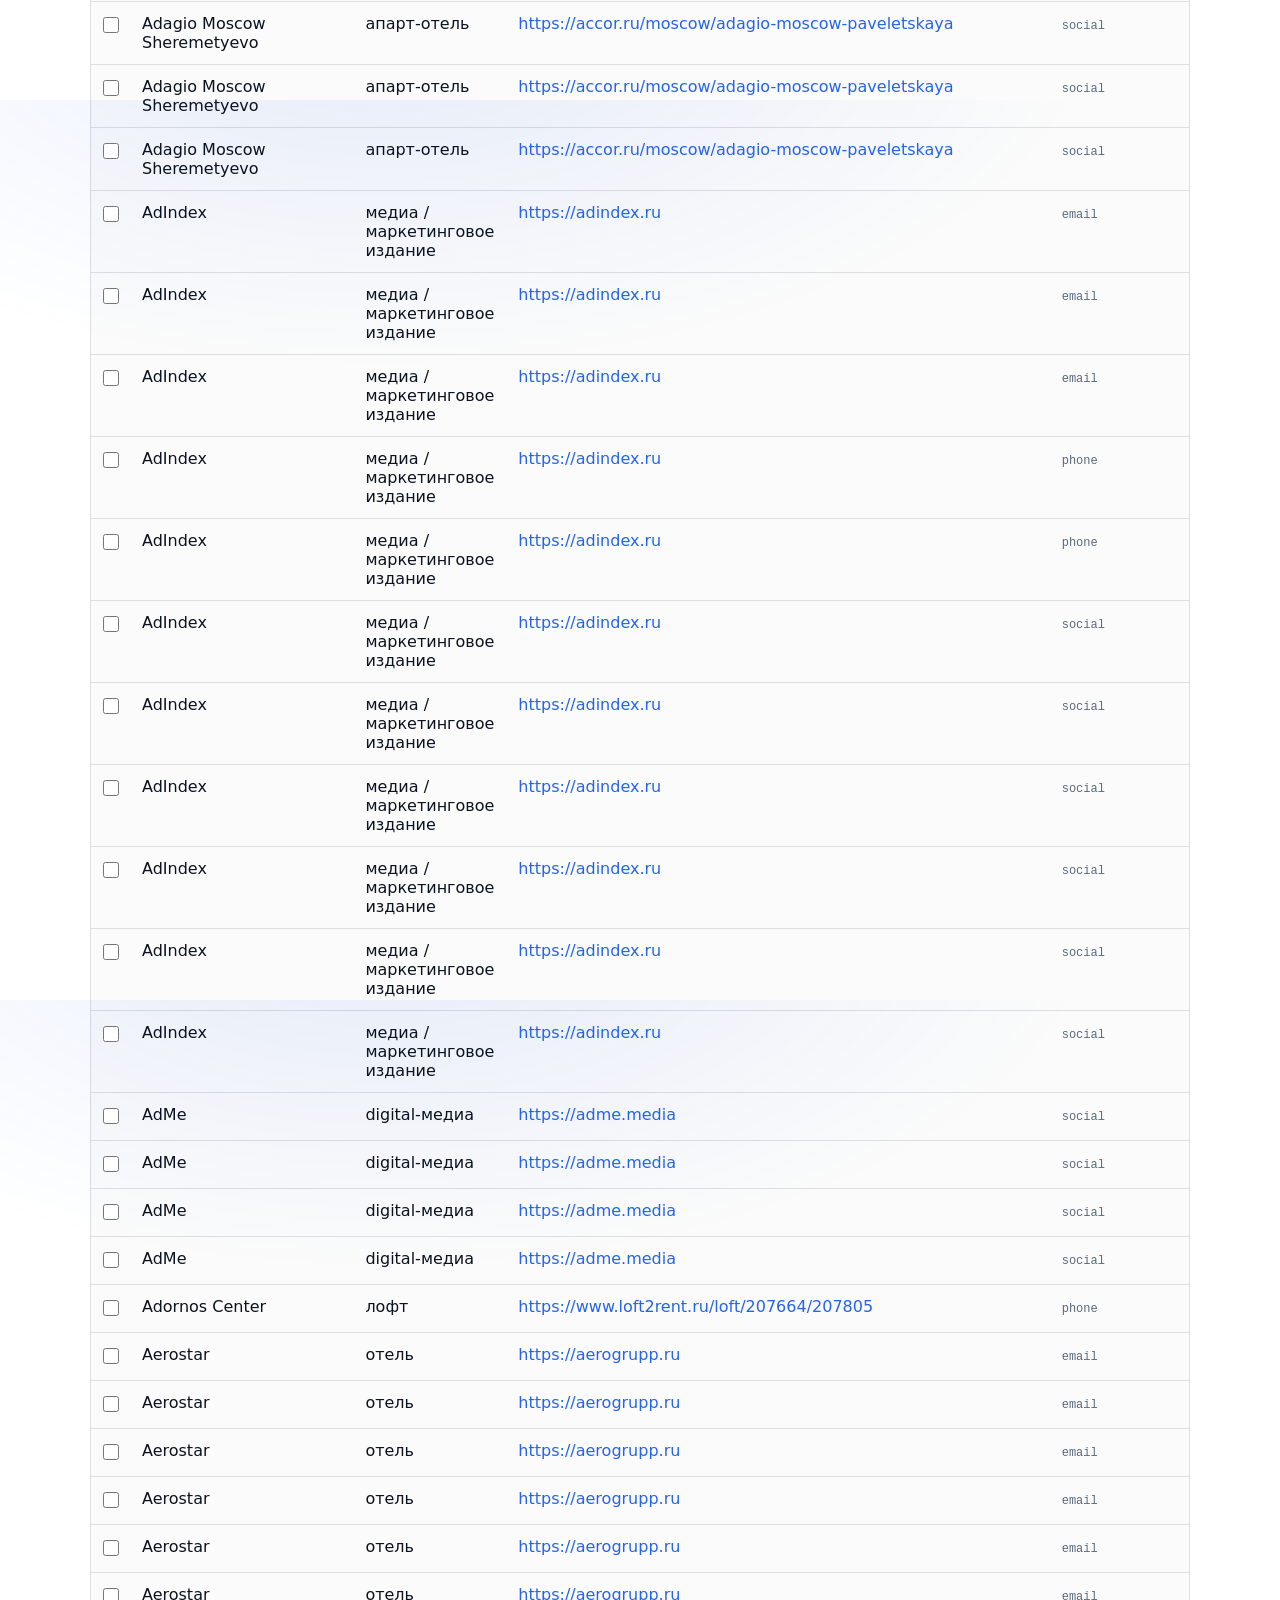
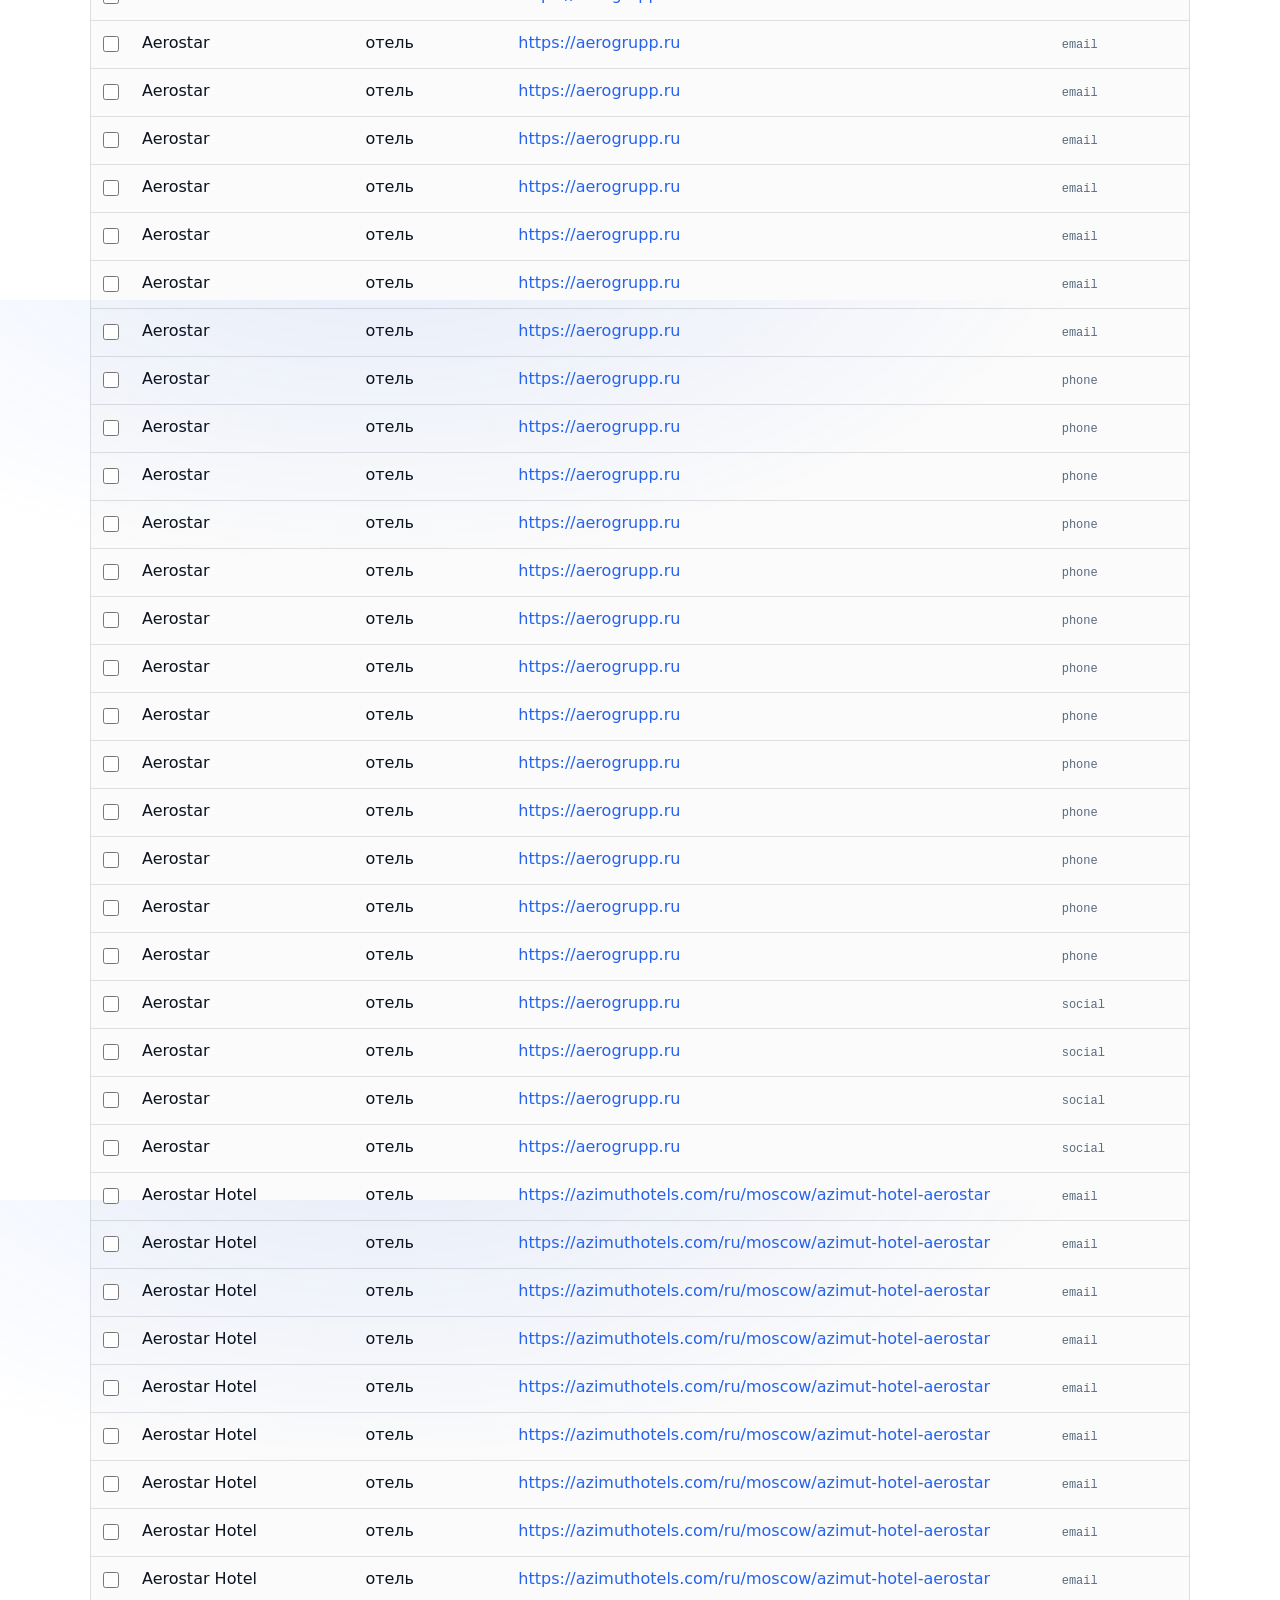
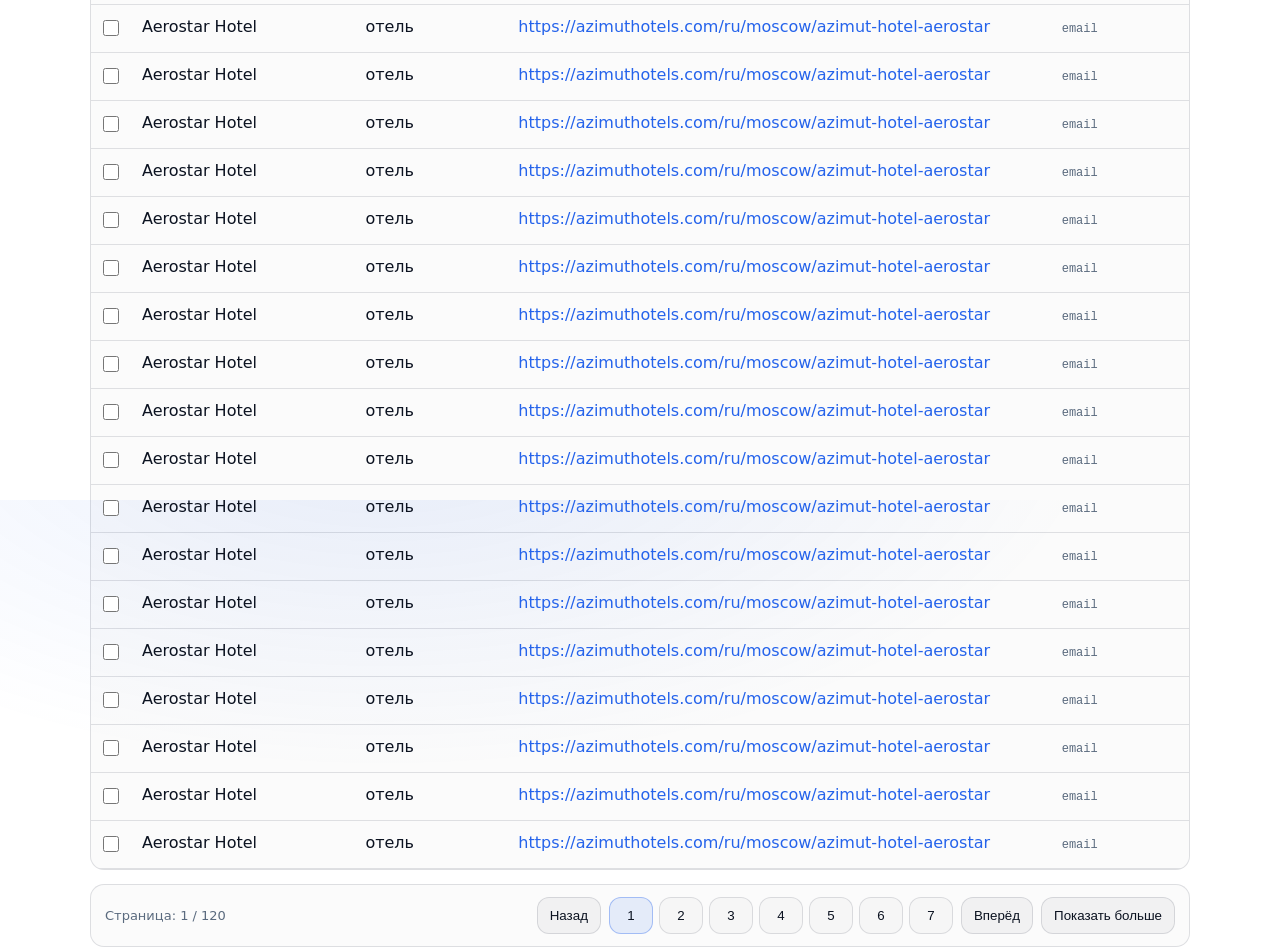
==== commit 62e525c6: "89989" ====
--- a/docs/index.html
+++ b/docs/index.html
@@ -10,7 +10,11 @@
     <header class="topbar">
       <div class="wrap">
         <div class="brand">Контакты</div>
-        <div class="sub">по базе `final/final.md`</div>
+        <div class="sub">все организации кроме ивент-агентств · база `final/final.md`</div>
+        <nav class="nav-tabs" aria-label="Разделы каталога">
+          <a href="./index.html" class="nav-tab is-active" aria-current="page">Все остальные</a>
+          <a href="./agencies.html" class="nav-tab">Ивент-агентства</a>
+        </nav>
       </div>
     </header>
 
@@ -61,12 +65,11 @@
               </div>
             </div>
           </div>
-
-          <!-- соцсеть теперь часть фильтра "Тип контакта" -->
         </div>
 
         <div class="meta">
           <div id="status">Загрузка…</div>
+          <div class="work-hint">☑ «Взяли в работу»</div>
         </div>
       </section>
 
@@ -74,6 +77,7 @@
         <table class="table">
           <thead>
             <tr>
+              <th class="col-work" title="Взяли в работу">☑</th>
               <th>Организация</th>
               <th>Тип</th>
               <th class="hide-sm">Сайт</th>
@@ -100,7 +104,6 @@
       </section>
     </main>
 
-    <script src="./app.js"></script>
+    <script type="module" src="./app.js"></script>
   </body>
 </html>
-
--- a/docs/styles.css
+++ b/docs/styles.css
@@ -40,6 +40,105 @@
 .brand { font-weight: 700; letter-spacing: 0.2px; }
 .sub { color: var(--muted); font-size: 12px; margin-top: 2px; font-family: var(--mono); }
 
+.nav-tabs {
+  display: flex;
+  gap: 8px;
+  margin-top: 10px;
+  flex-wrap: wrap;
+}
+.nav-tab {
+  padding: 8px 14px;
+  border-radius: 999px;
+  border: 1px solid var(--line);
+  background: rgba(15, 23, 42, 0.03);
+  color: var(--text);
+  text-decoration: none;
+  font-size: 13px;
+  font-weight: 500;
+}
+.nav-tab:hover {
+  border-color: rgba(37, 99, 235, 0.35);
+  background: rgba(37, 99, 235, 0.06);
+}
+.nav-tab.is-active {
+  border-color: rgba(37, 99, 235, 0.45);
+  background: rgba(37, 99, 235, 0.12);
+  color: var(--accent);
+}
+
+.work-hint {
+  font-size: 12px;
+  color: var(--muted);
+  white-space: nowrap;
+}
+
+.col-work {
+  width: 36px;
+  text-align: center;
+  padding-left: 8px !important;
+  padding-right: 8px !important;
+}
+
+.work-check {
+  width: 16px;
+  height: 16px;
+  cursor: pointer;
+  accent-color: #16a34a;
+}
+
+tr.in-work td {
+  background: rgba(34, 197, 94, 0.12) !important;
+}
+tr.in-work:hover td {
+  background: rgba(34, 197, 94, 0.18) !important;
+}
+
+.contacts-cell {
+  min-width: 280px;
+}
+.contacts-stack {
+  display: flex;
+  flex-direction: column;
+  gap: 6px;
+}
+.contact-line {
+  padding: 6px 8px;
+  border-radius: 8px;
+  border: 1px solid transparent;
+}
+.contact-line.in-work {
+  background: rgba(34, 197, 94, 0.12);
+  border-color: rgba(34, 197, 94, 0.25);
+}
+.contact-row {
+  display: flex;
+  align-items: flex-start;
+  gap: 8px;
+  cursor: pointer;
+  margin: 0;
+}
+.contact-kind {
+  flex-shrink: 0;
+  min-width: 52px;
+}
+.contact-value {
+  word-break: break-word;
+}
+
+.controls-agencies {
+  grid-template-columns: 1fr;
+}
+@media (min-width: 860px) {
+  .controls-agencies {
+    grid-template-columns: 2fr 1.2fr;
+    align-items: end;
+  }
+}
+
+.table-agencies {
+  min-width: 720px;
+}
+
 .panel {
   margin: 16px 0;
   padding: 14px;
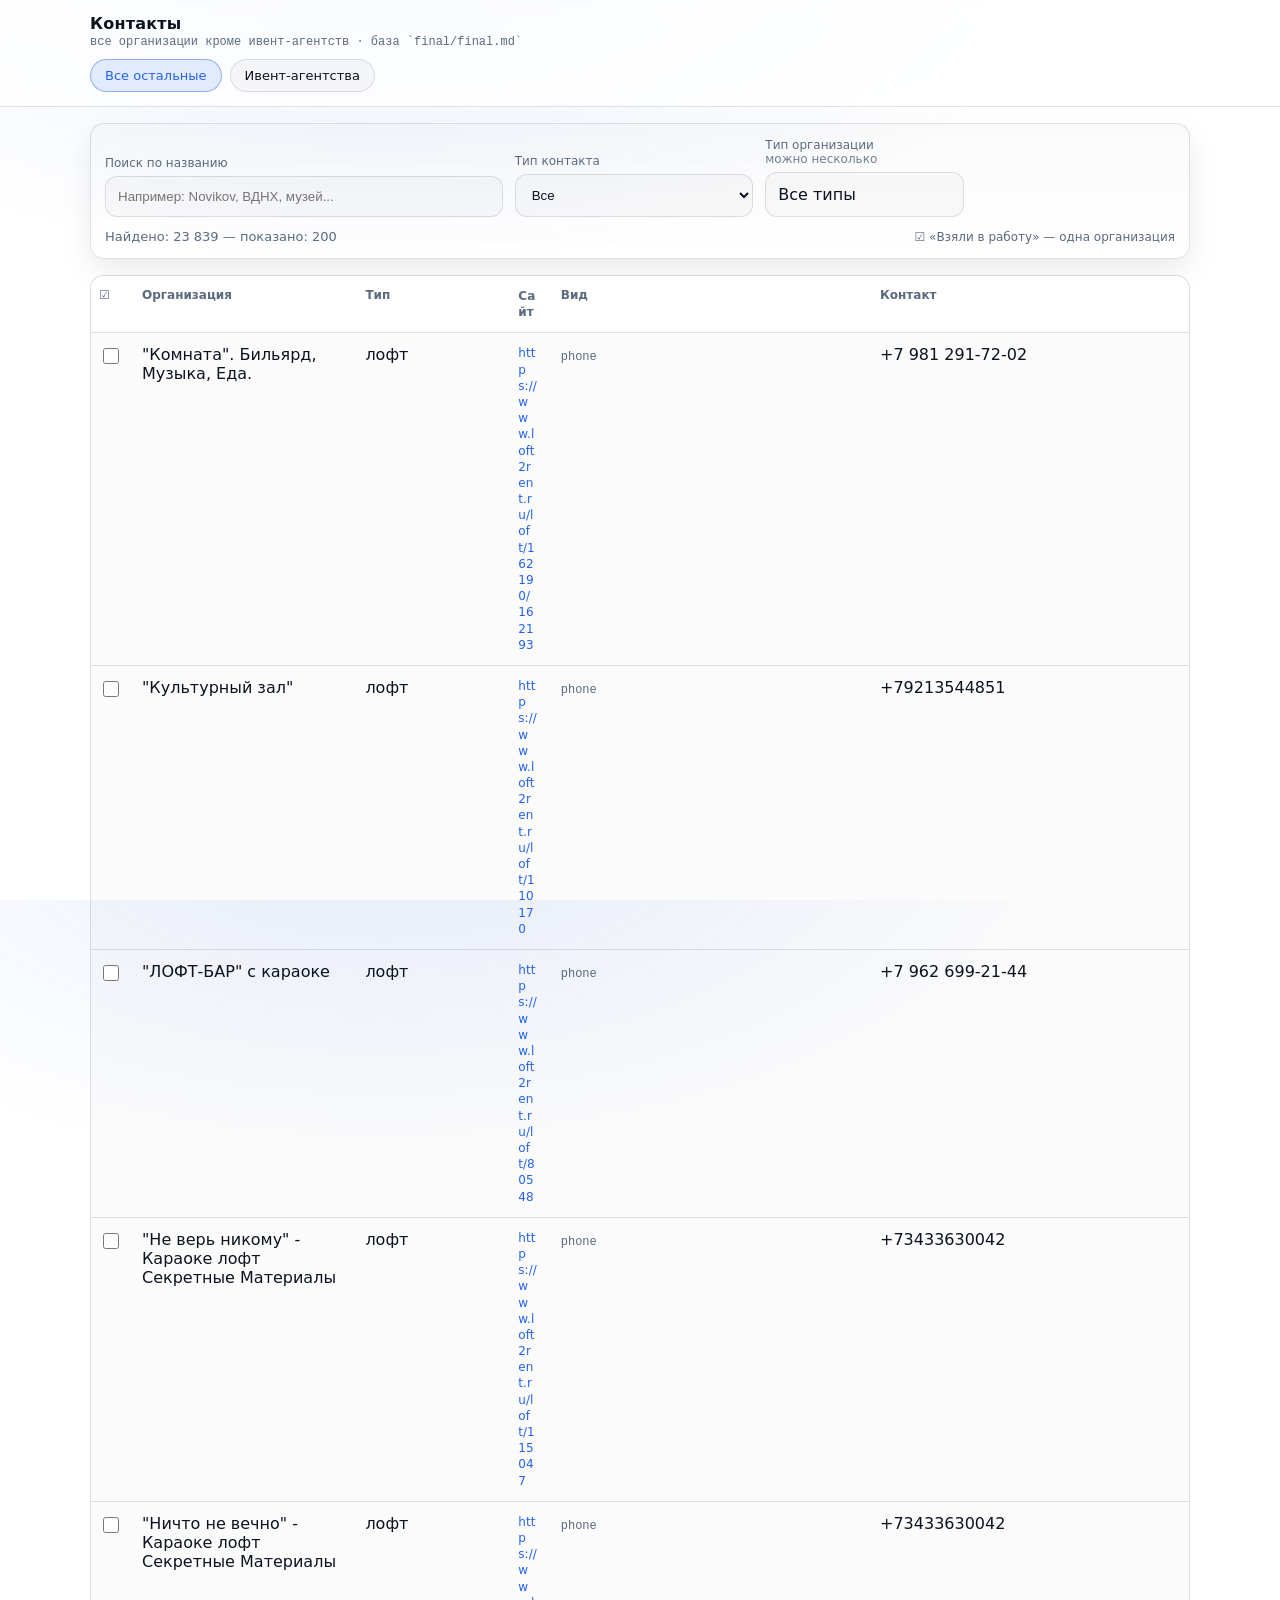
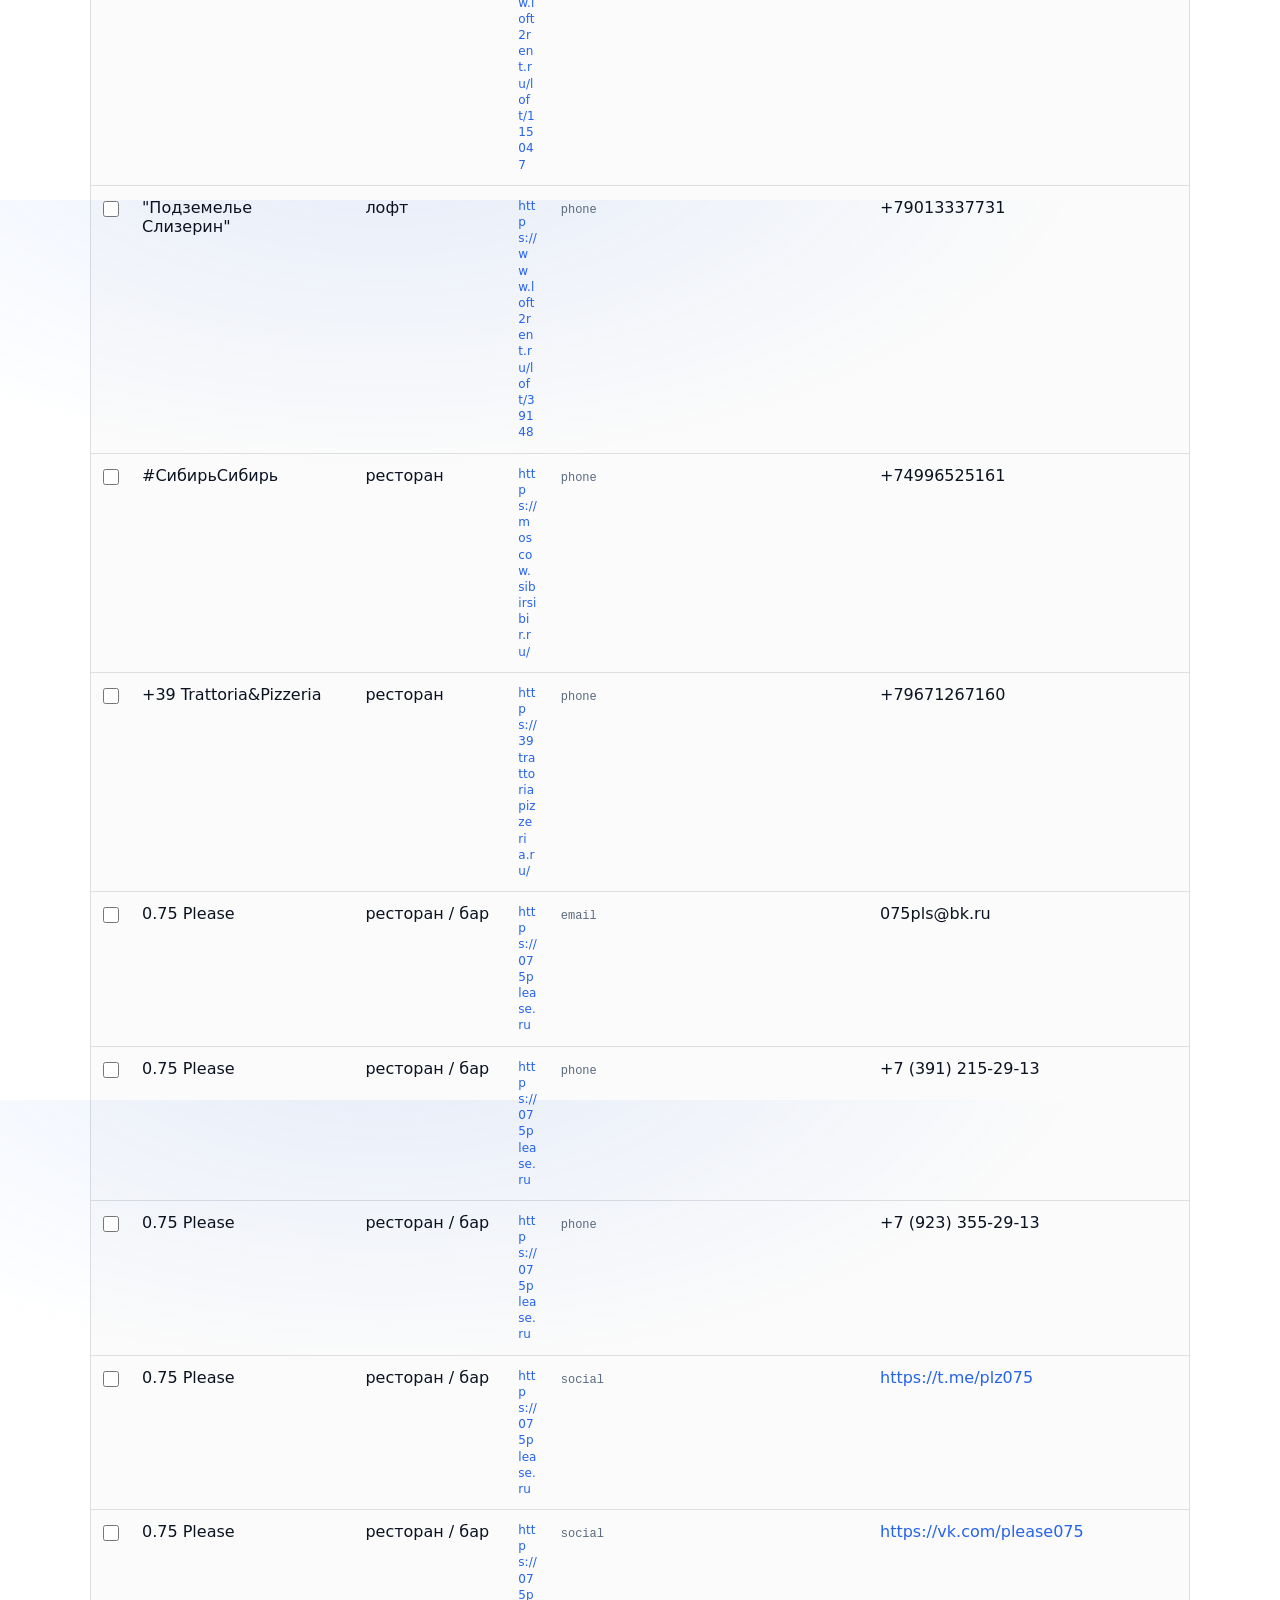
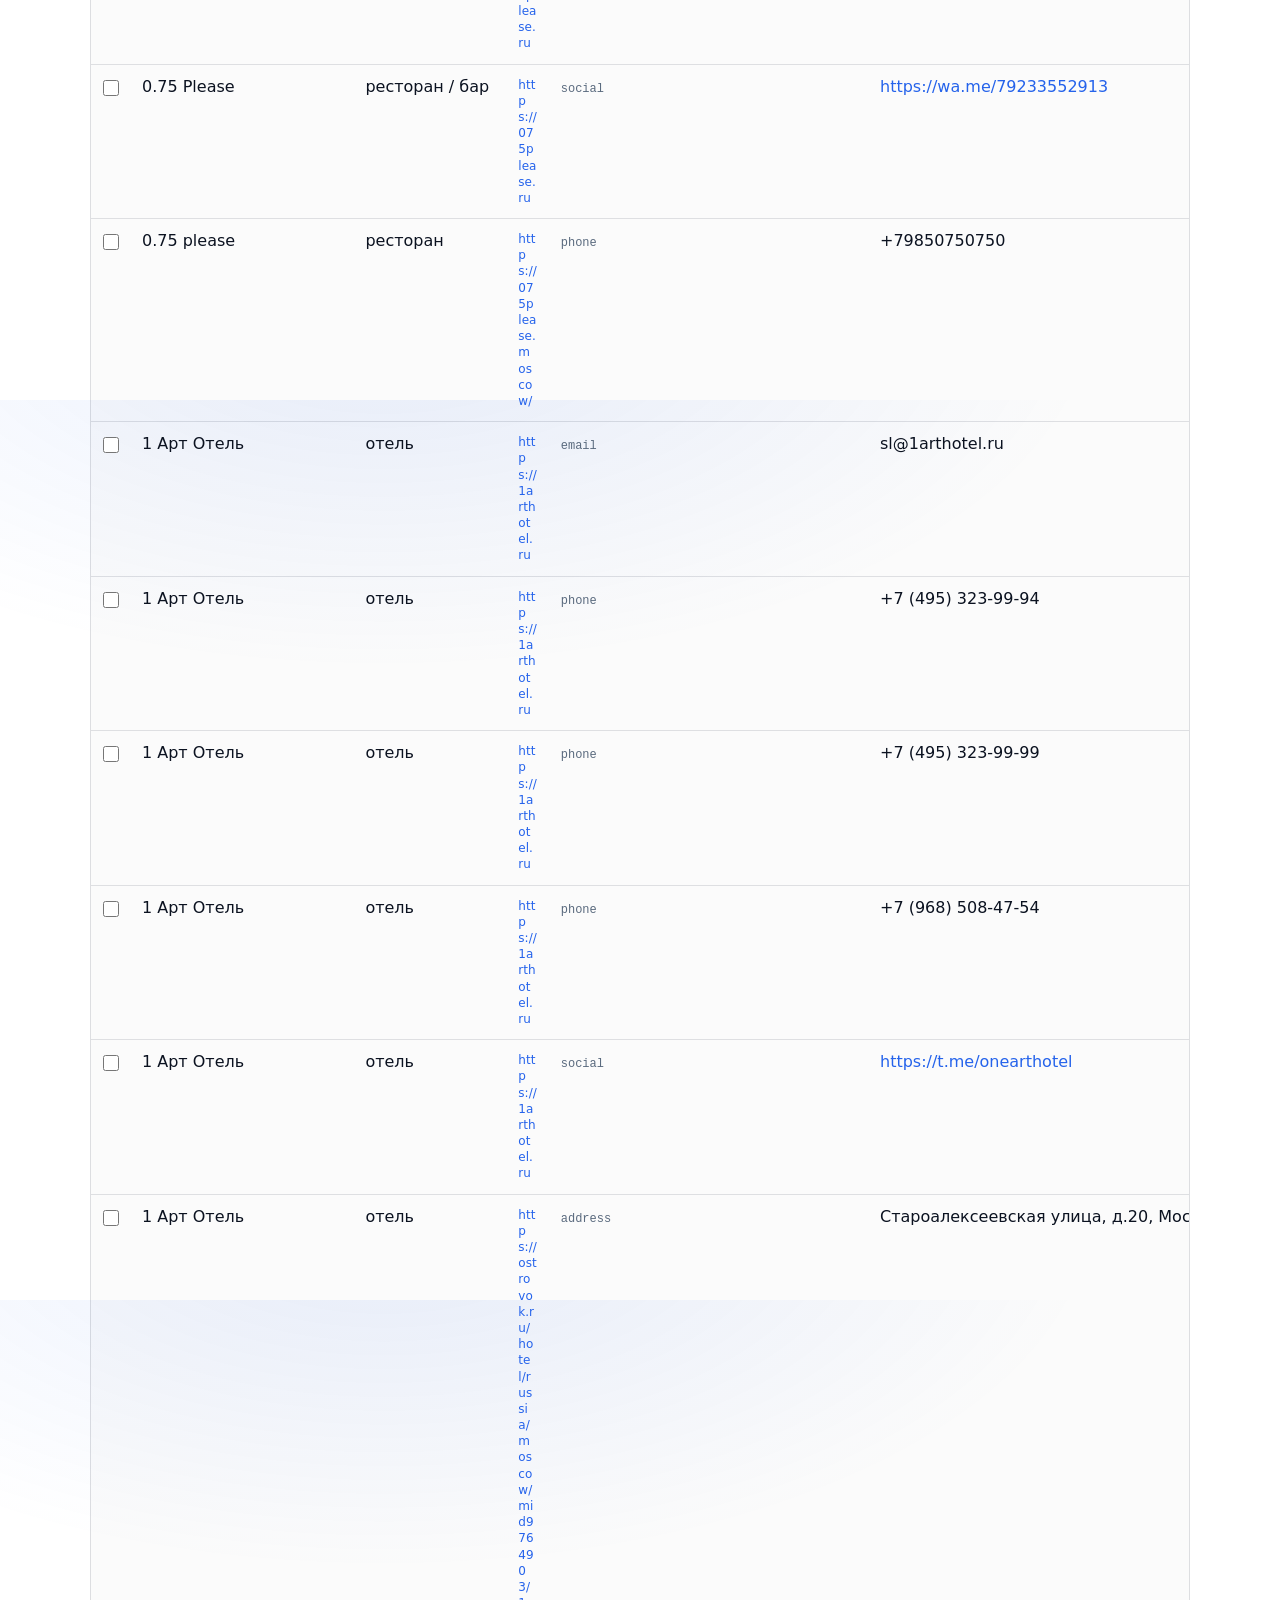
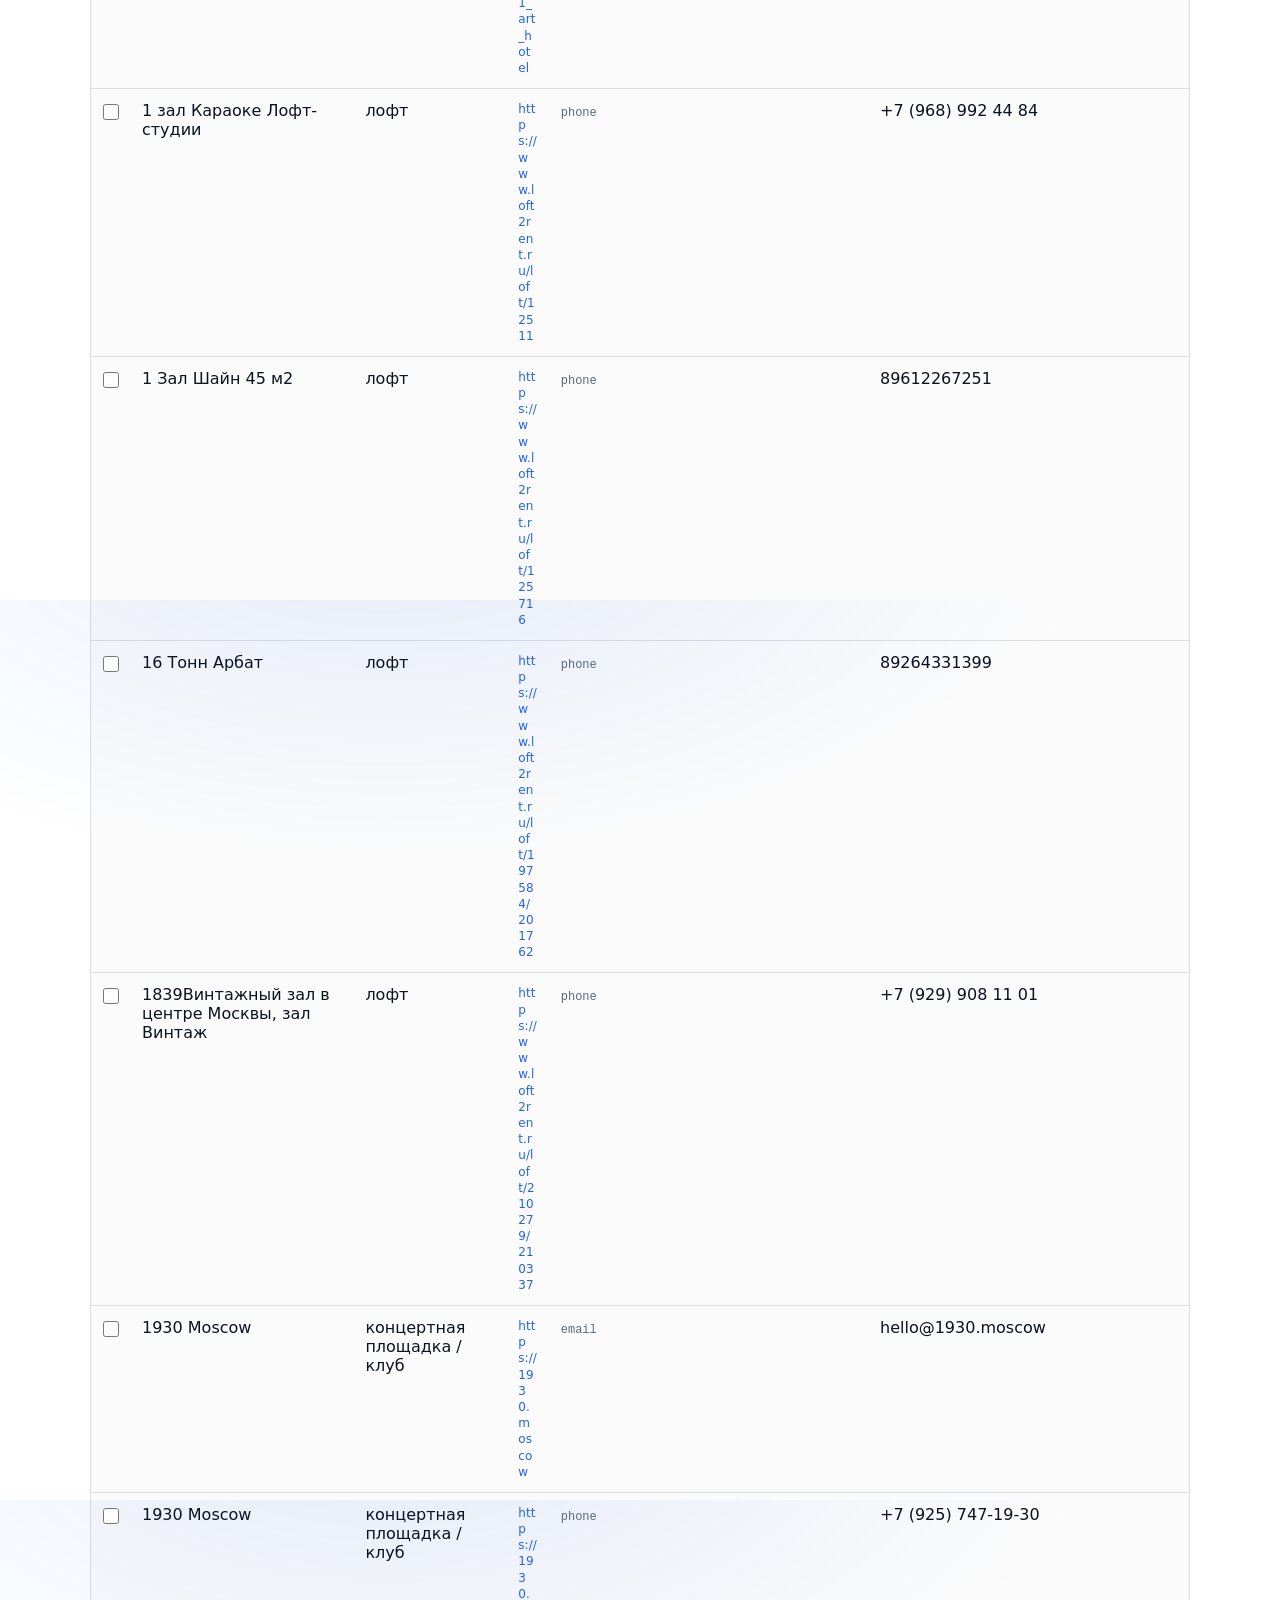
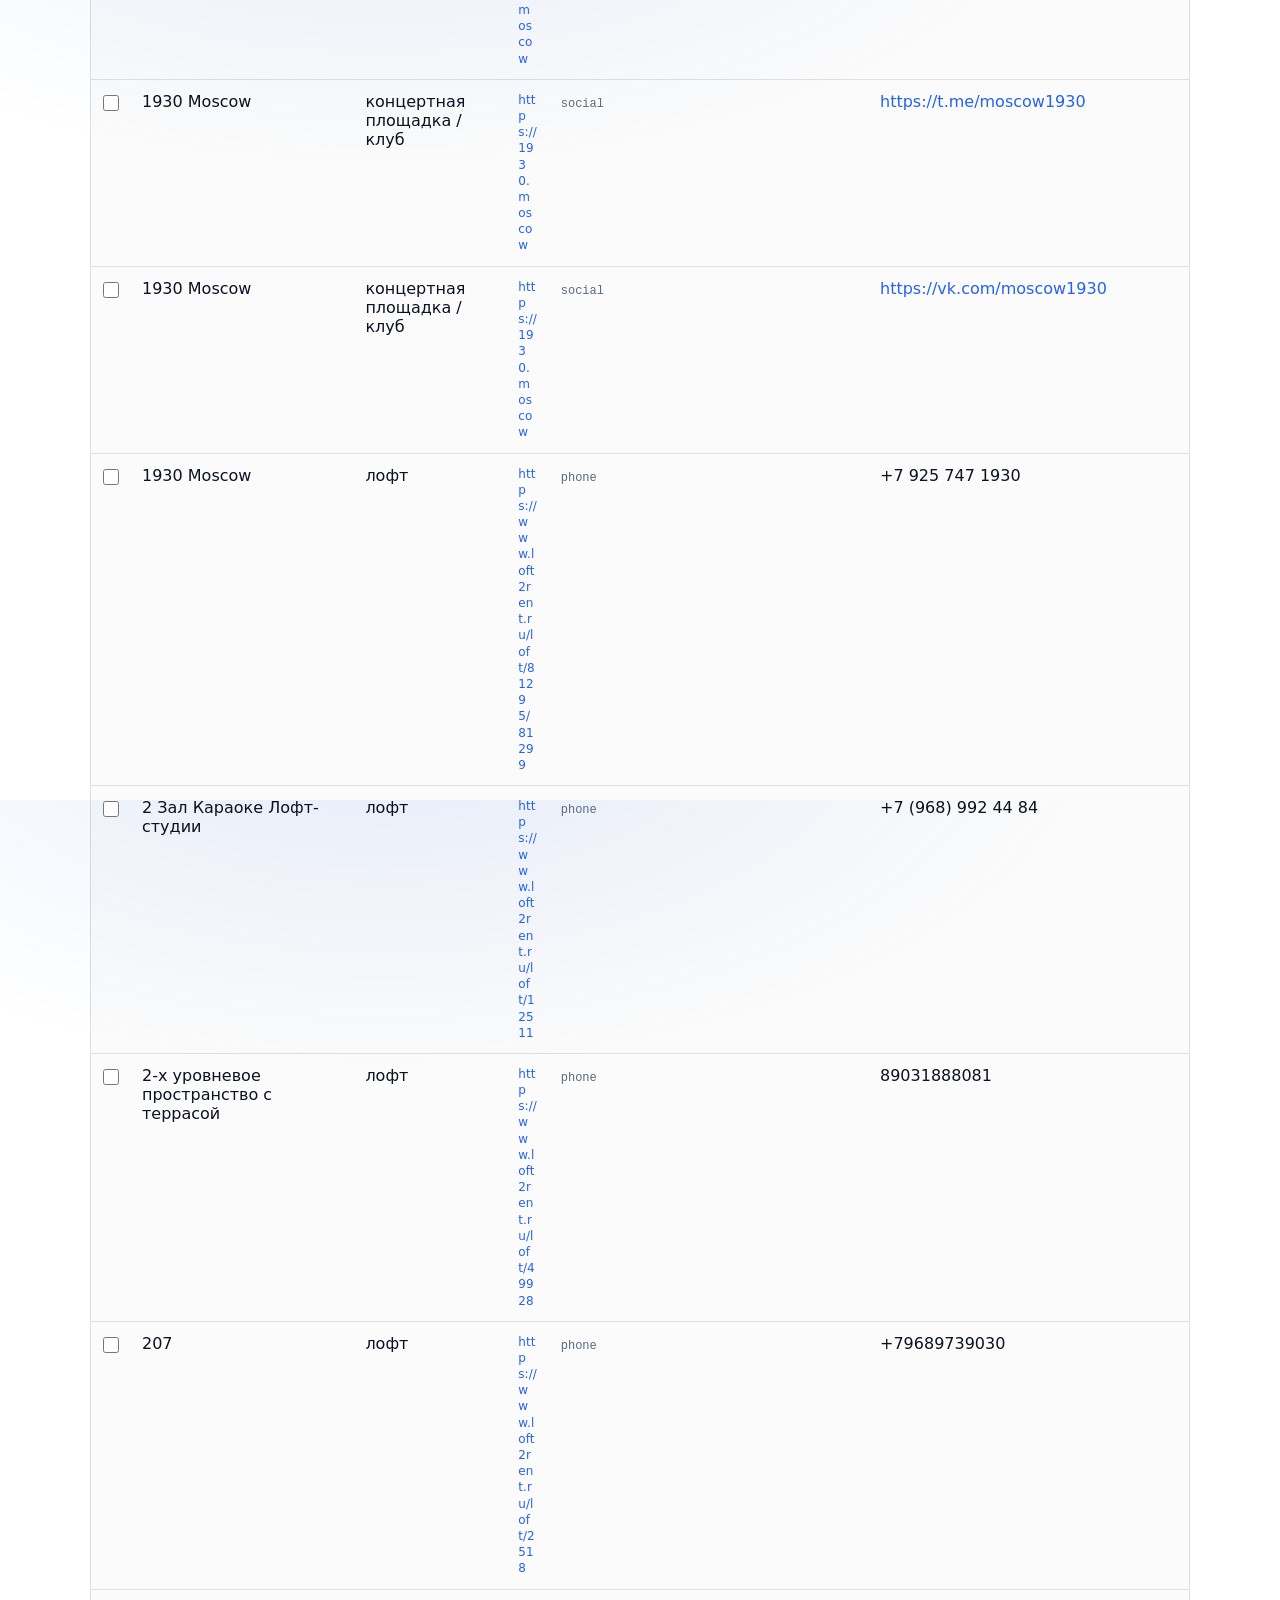
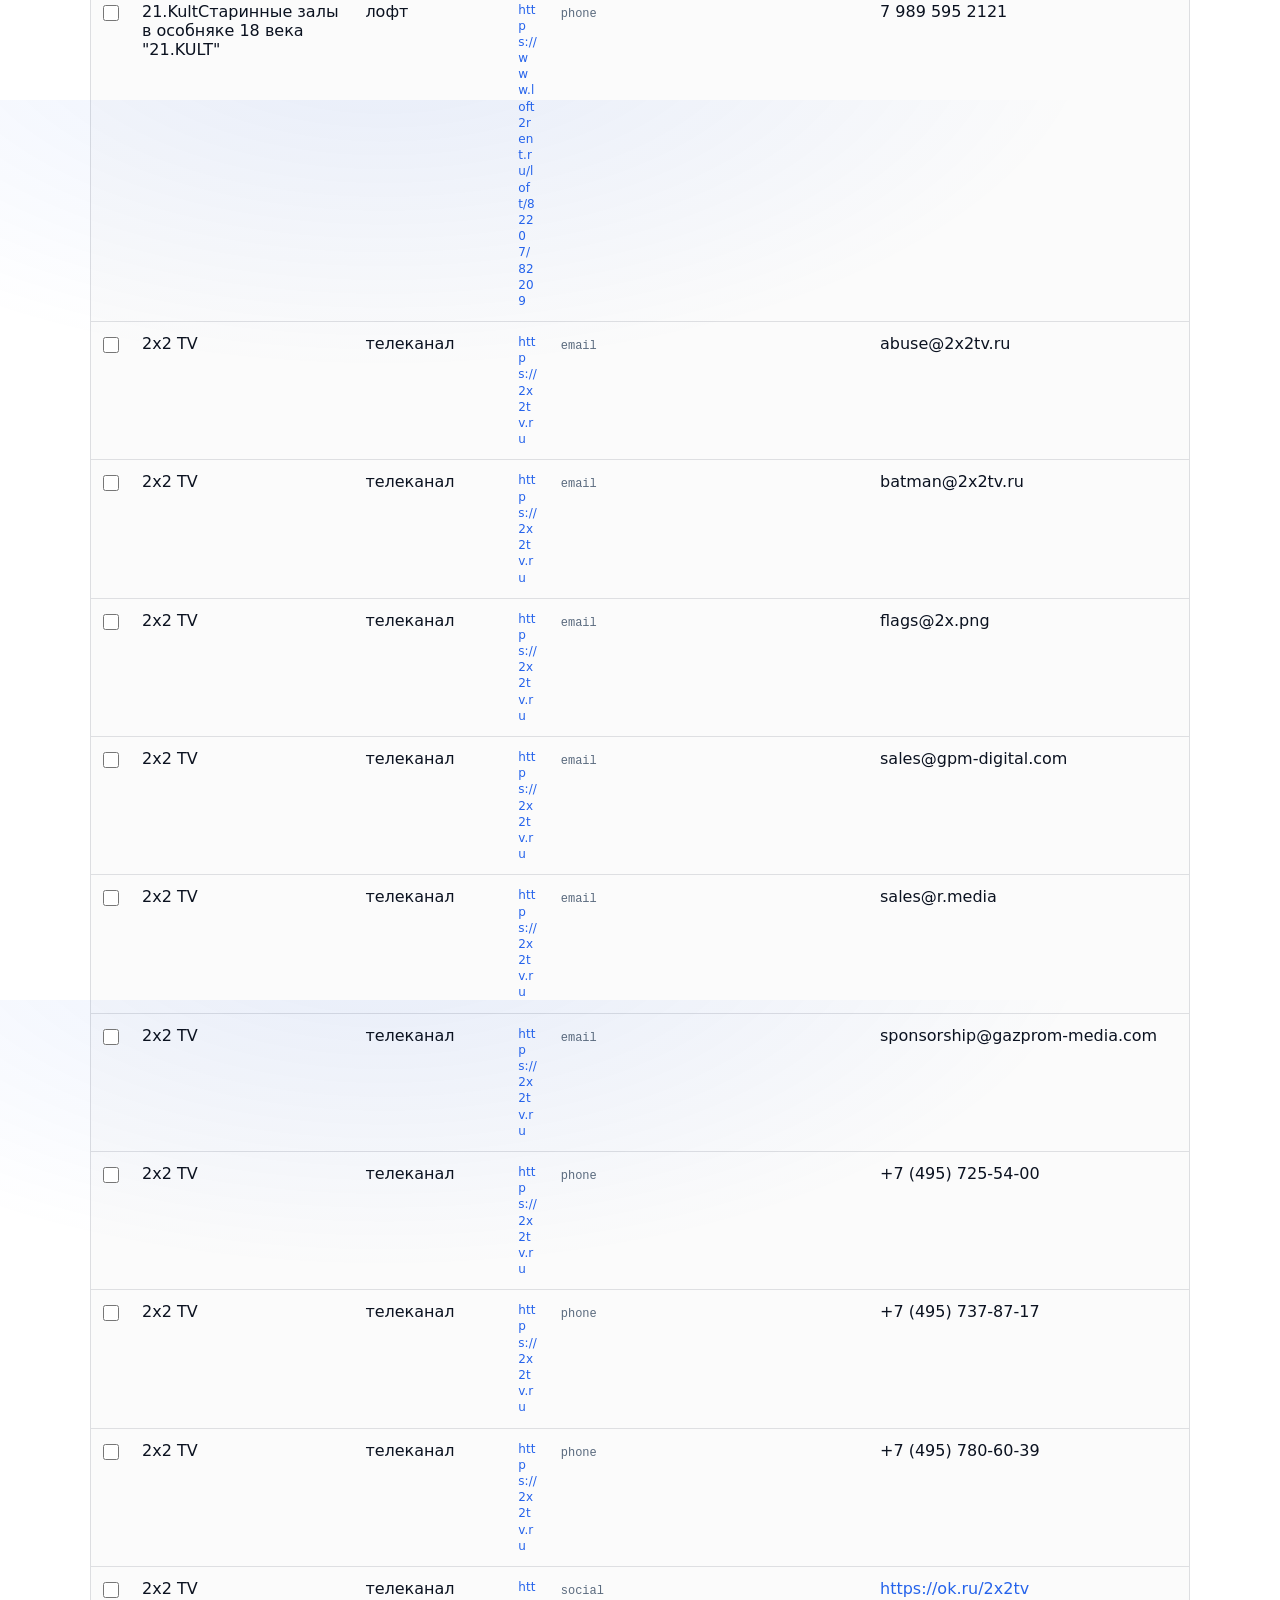
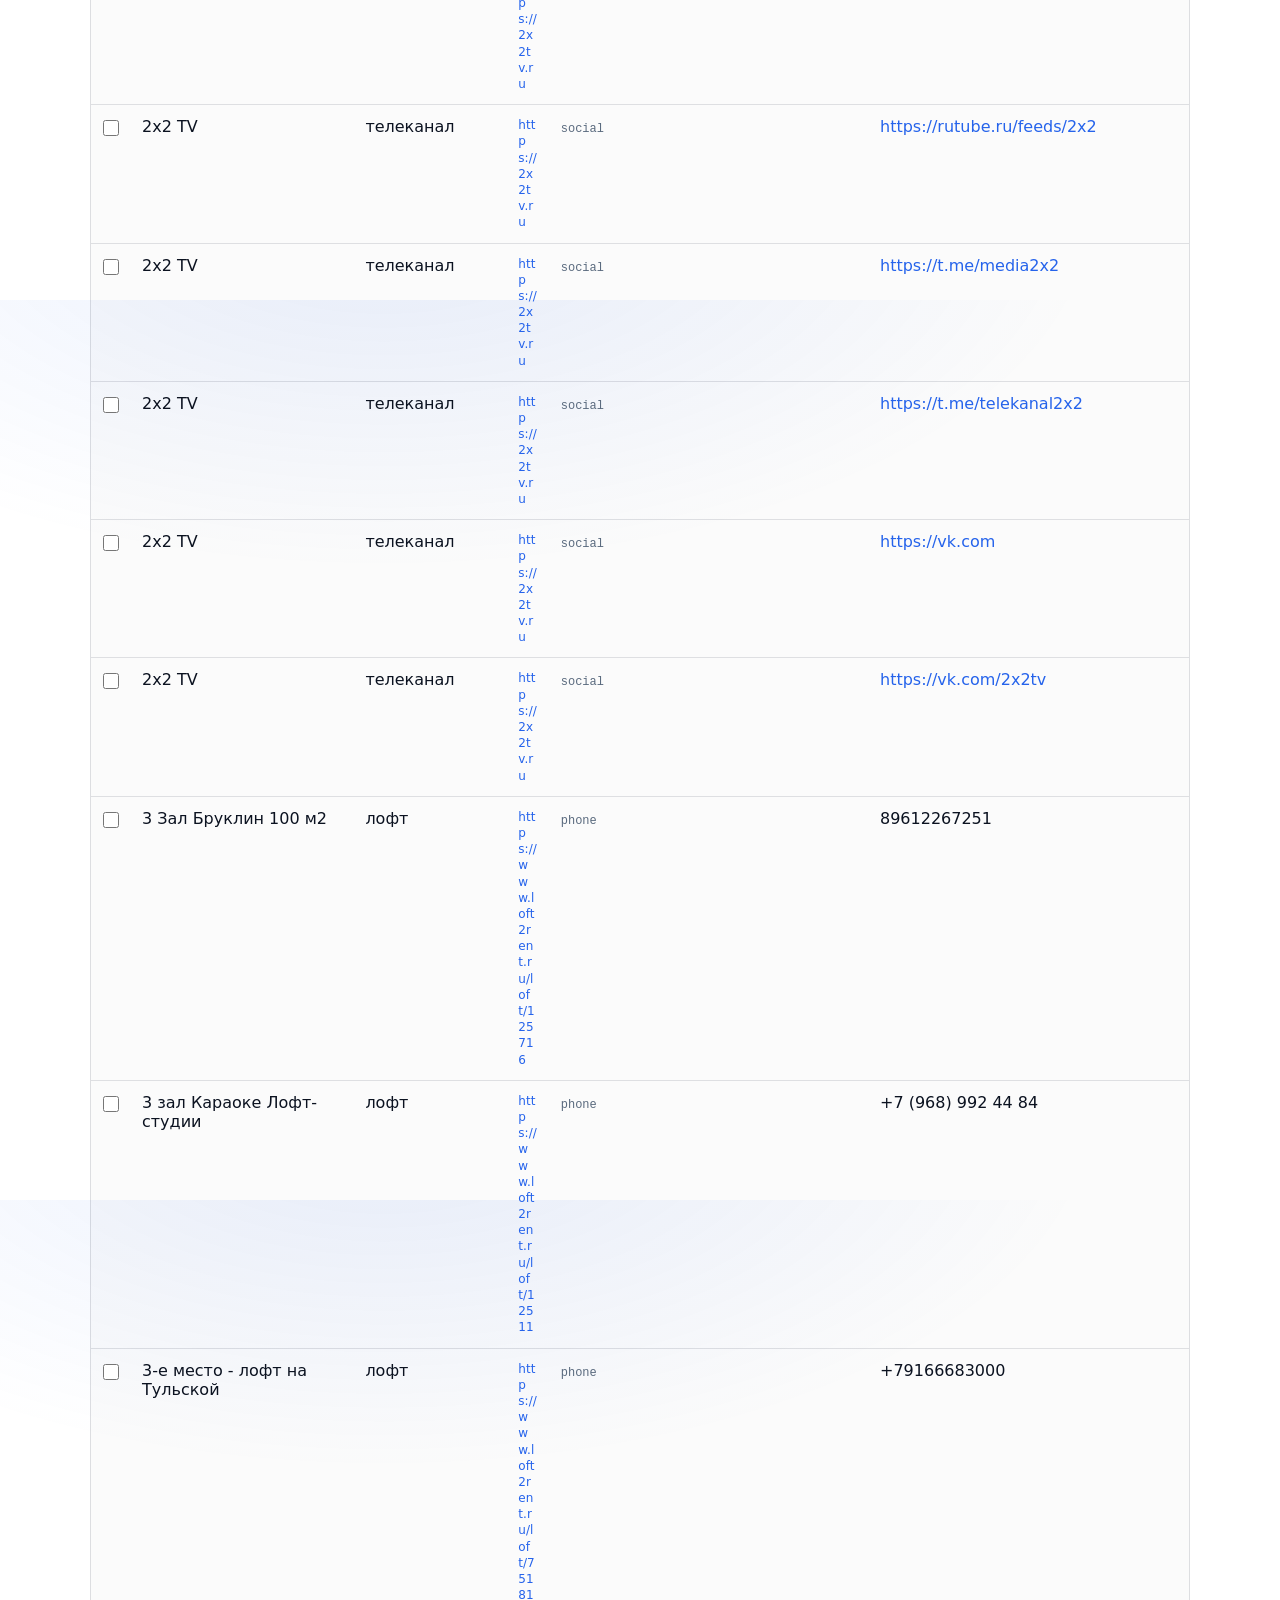
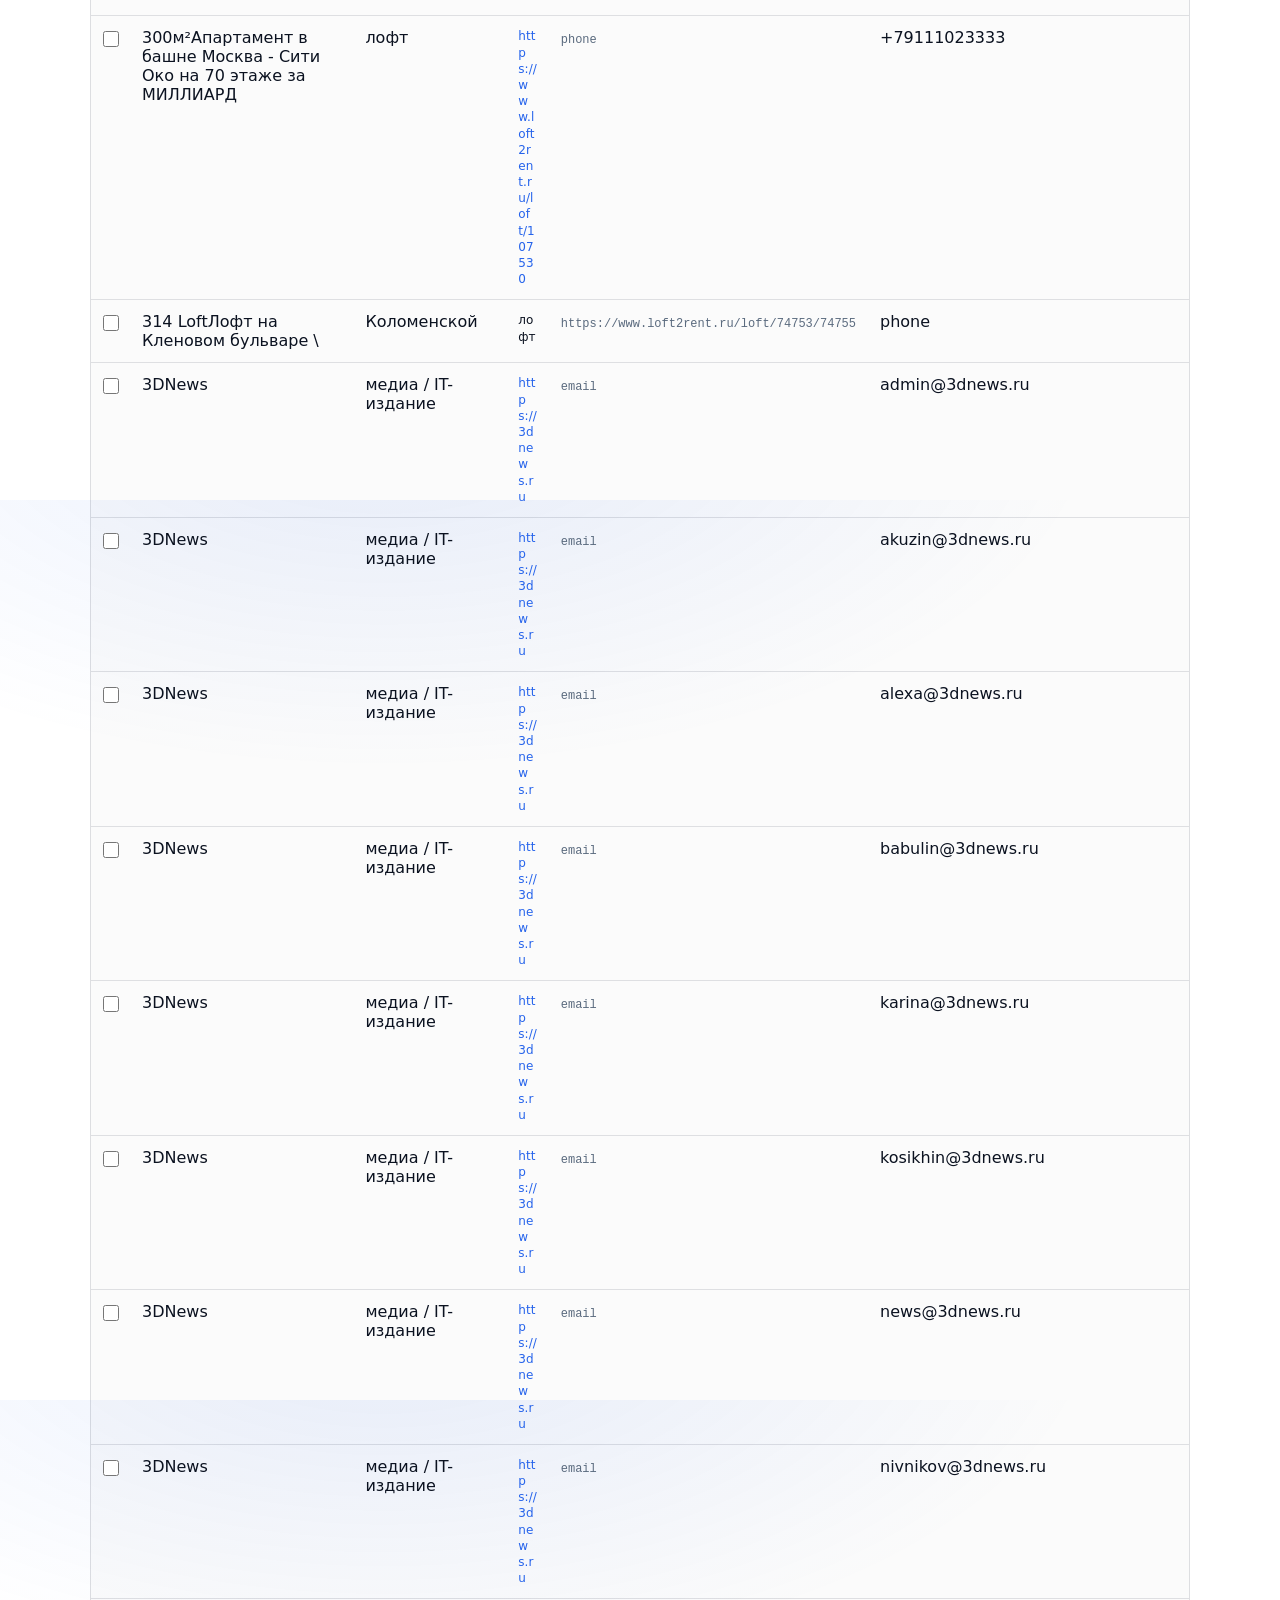
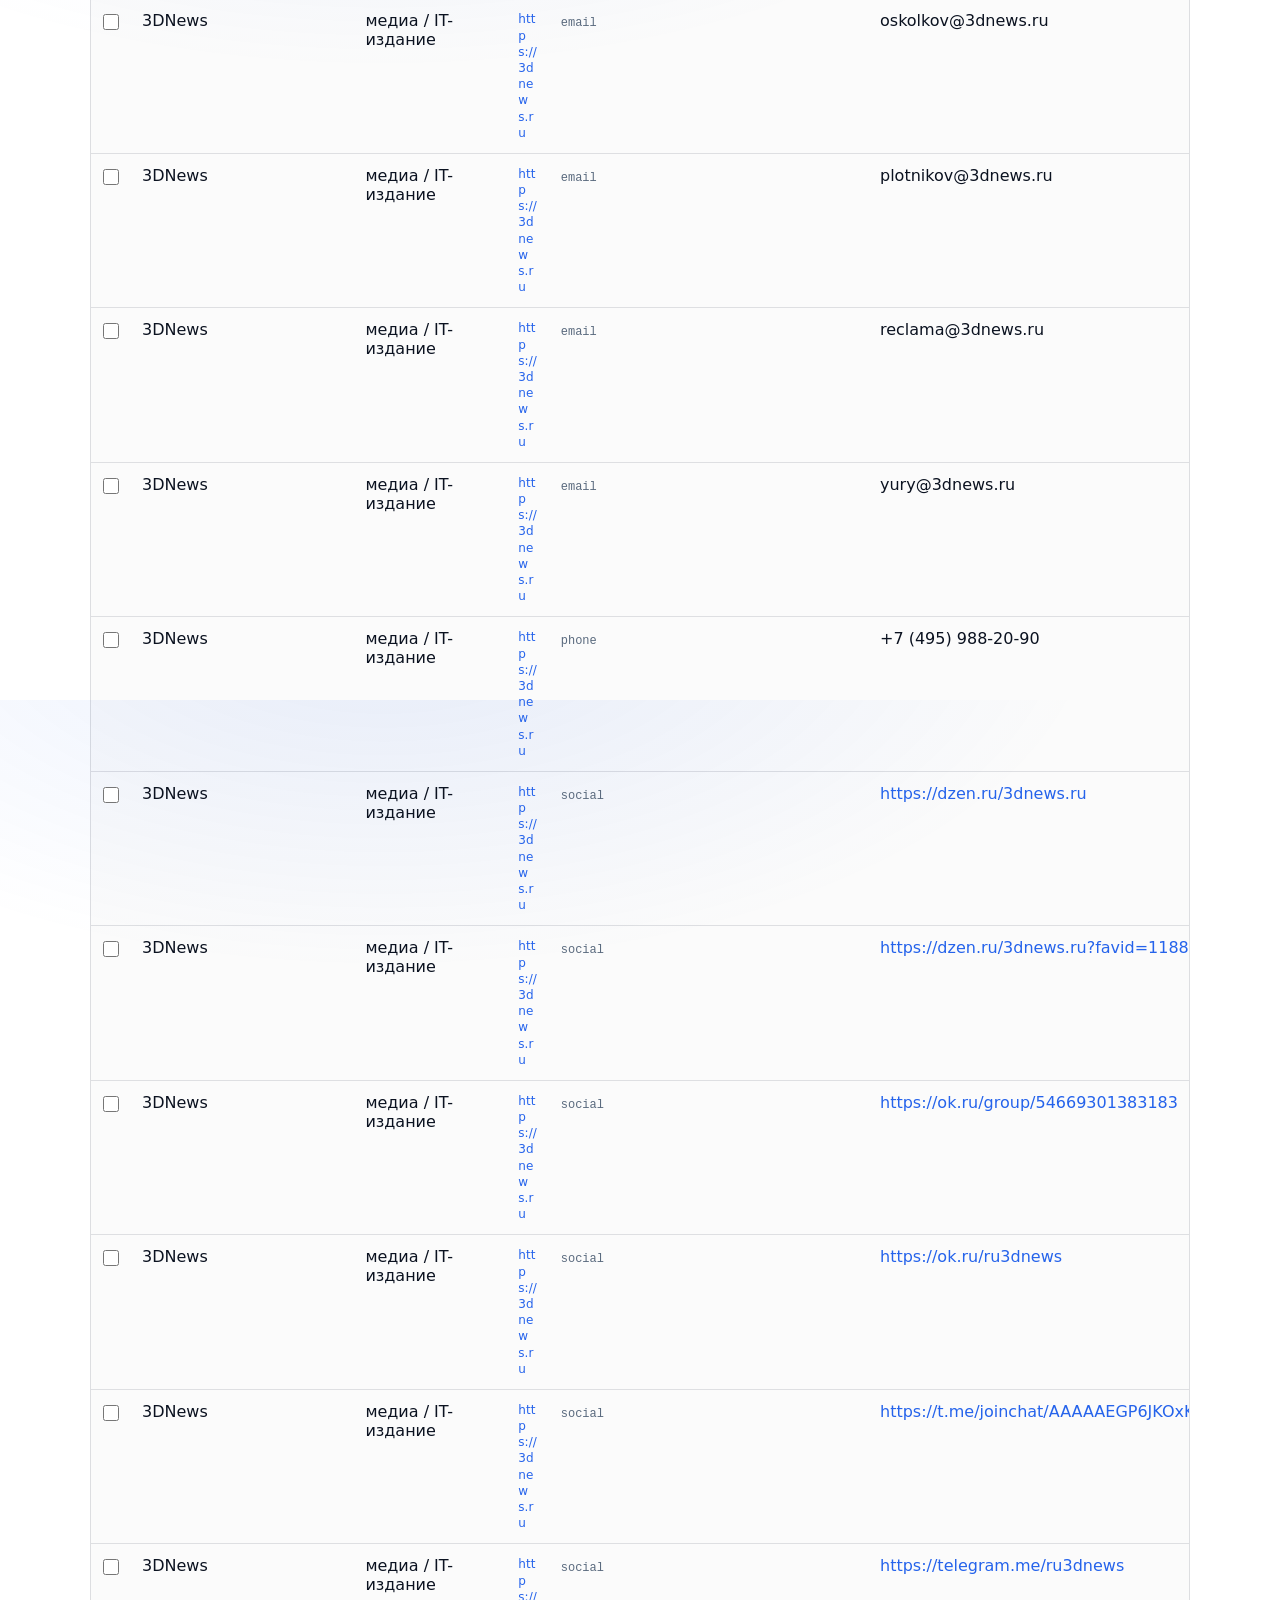
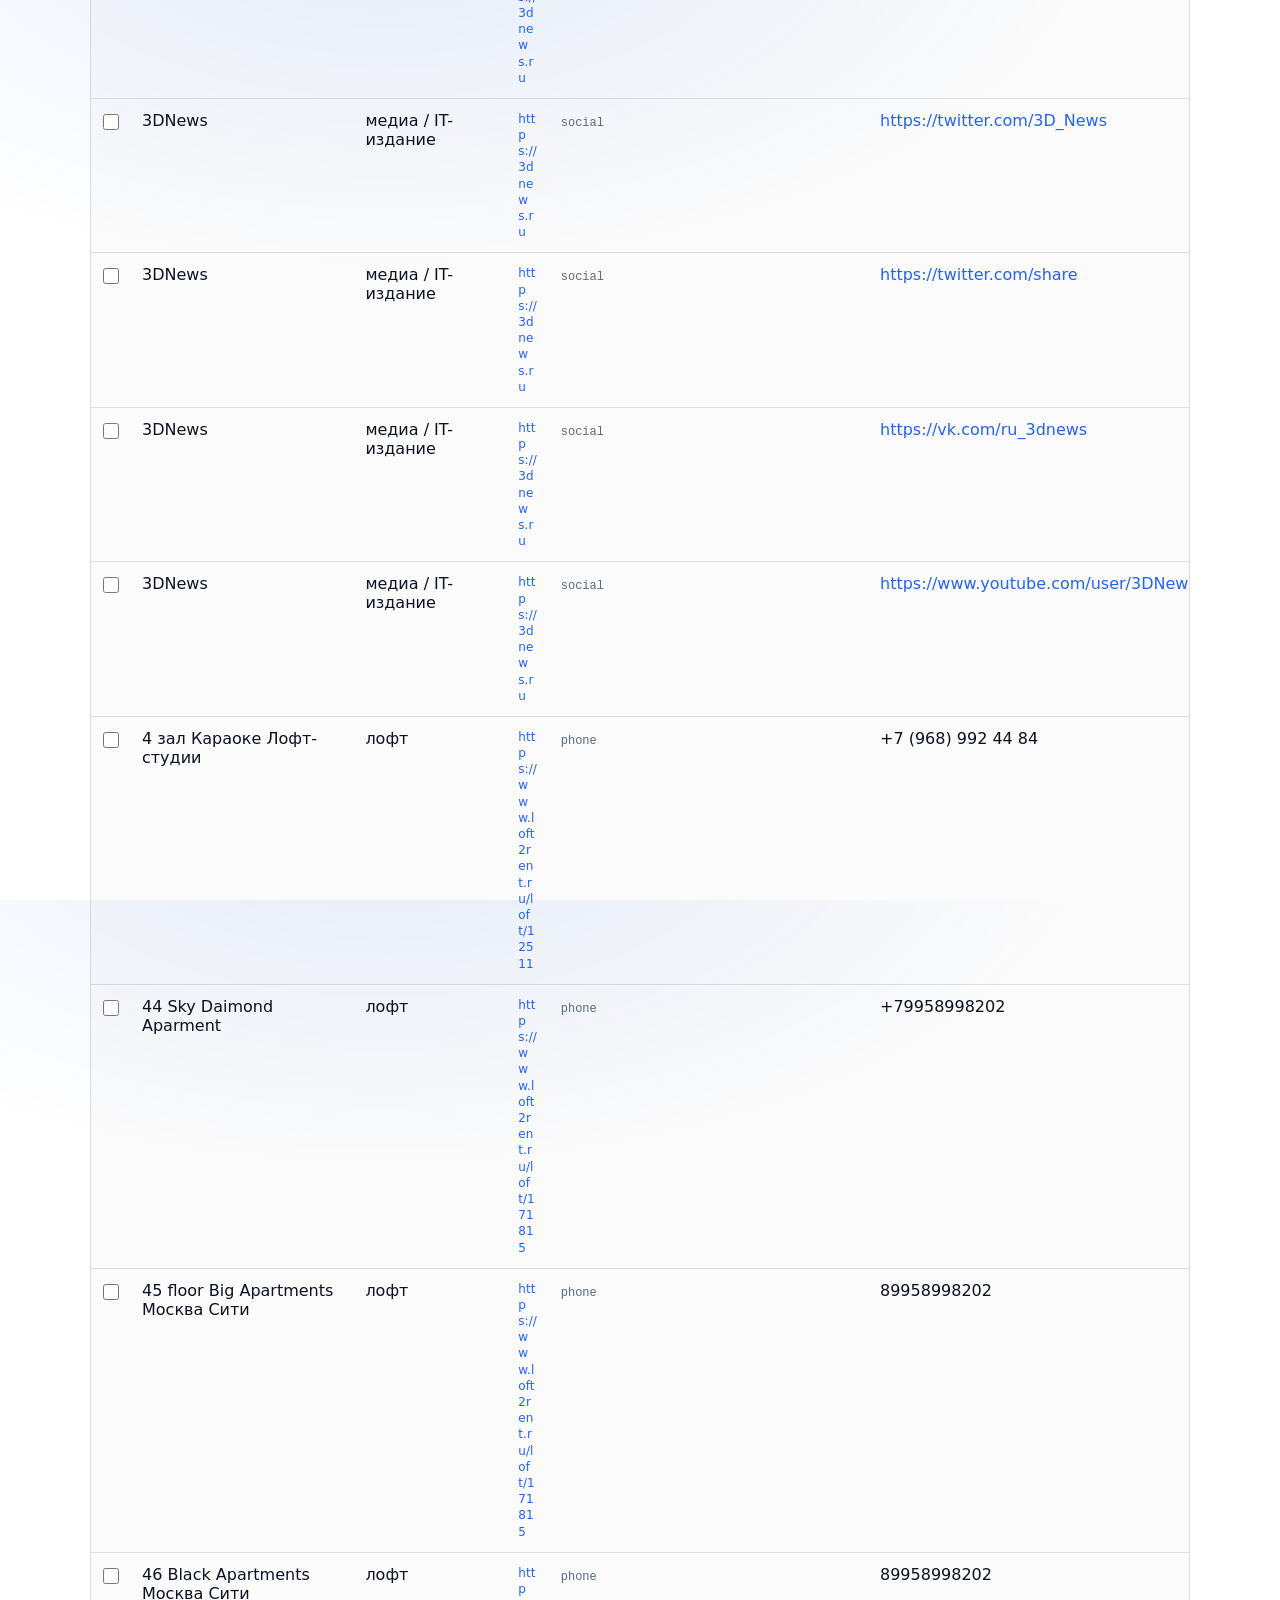
==== commit da344d29: "8989" ====
--- a/docs/index.html
+++ b/docs/index.html
@@ -69,7 +69,7 @@
 
         <div class="meta">
           <div id="status">Загрузка…</div>
-          <div class="work-hint">☑ «Взяли в работу»</div>
+          <div class="work-hint">☑ «Взяли в работу» — одна организация</div>
         </div>
       </section>
 
@@ -80,7 +80,7 @@
               <th class="col-work" title="Взяли в работу">☑</th>
               <th>Организация</th>
               <th>Тип</th>
-              <th class="hide-sm">Сайт</th>
+              <th class="col-site hide-sm">Сайт</th>
               <th>Вид</th>
               <th>Контакт</th>
             </tr>
--- a/docs/styles.css
+++ b/docs/styles.css
@@ -93,6 +93,25 @@
   background: rgba(34, 197, 94, 0.18) !important;
 }
 
+.checks-stack {
+  display: flex;
+  flex-direction: column;
+  gap: 6px;
+}
+.check-line {
+  display: flex;
+  align-items: center;
+  justify-content: center;
+  padding: 6px 0;
+  border-radius: 8px;
+  border: 1px solid transparent;
+  min-height: 34px;
+}
+.check-line.in-work {
+  background: rgba(34, 197, 94, 0.12);
+  border-color: rgba(34, 197, 94, 0.25);
+}
+
 .contacts-cell {
   min-width: 280px;
 }
@@ -102,20 +121,17 @@
   gap: 6px;
 }
 .contact-line {
+  display: flex;
+  align-items: flex-start;
+  gap: 8px;
   padding: 6px 8px;
   border-radius: 8px;
   border: 1px solid transparent;
+  min-height: 34px;
 }
 .contact-line.in-work {
   background: rgba(34, 197, 94, 0.12);
   border-color: rgba(34, 197, 94, 0.25);
-}
-.contact-row {
-  display: flex;
-  align-items: flex-start;
-  gap: 8px;
-  cursor: pointer;
-  margin: 0;
 }
 .contact-kind {
   flex-shrink: 0;
@@ -379,6 +395,16 @@
   background: rgba(15, 23, 42, 0.015);
 }
 
+.col-site {
+  max-width: 120px;
+  width: 120px;
+  overflow: hidden;
+  text-overflow: ellipsis;
+  word-break: break-all;
+  font-size: 12px;
+  line-height: 1.35;
+}
+
 .table {
   width: 100%;
   border-collapse: separate;
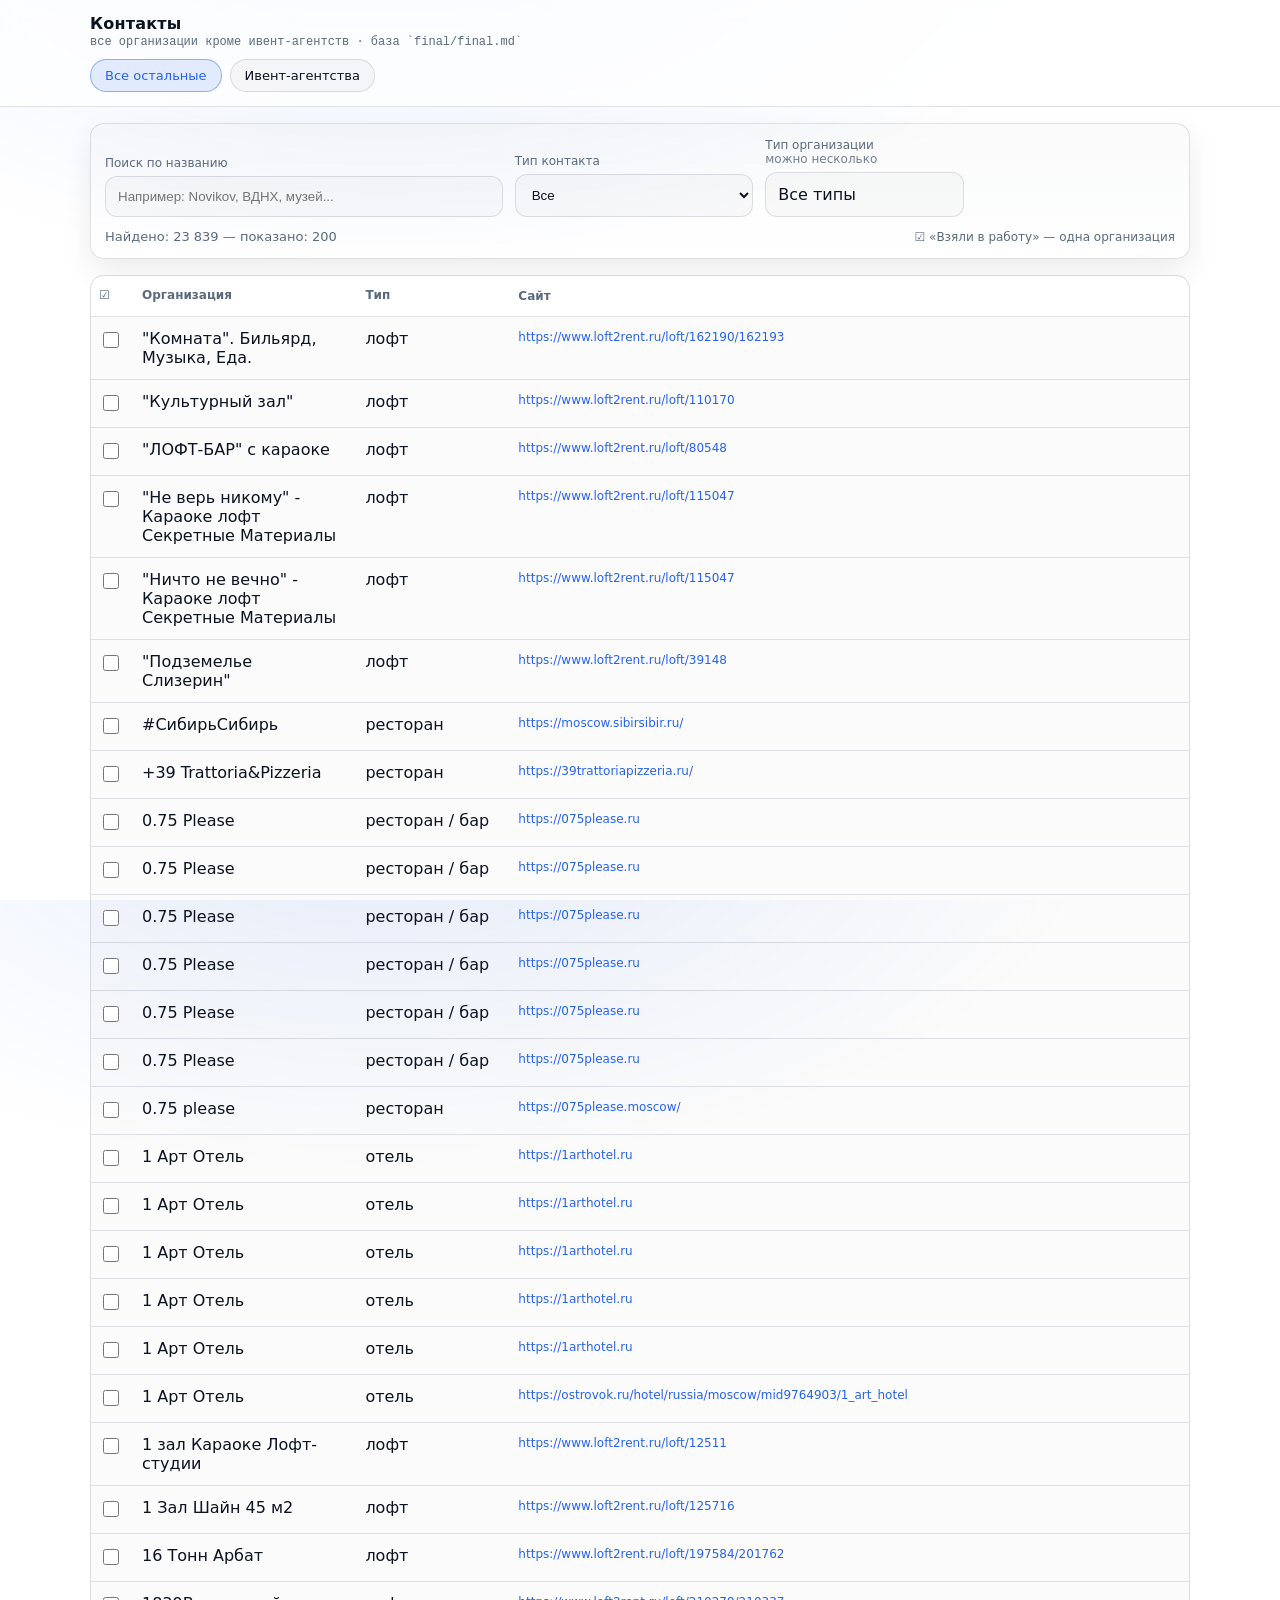
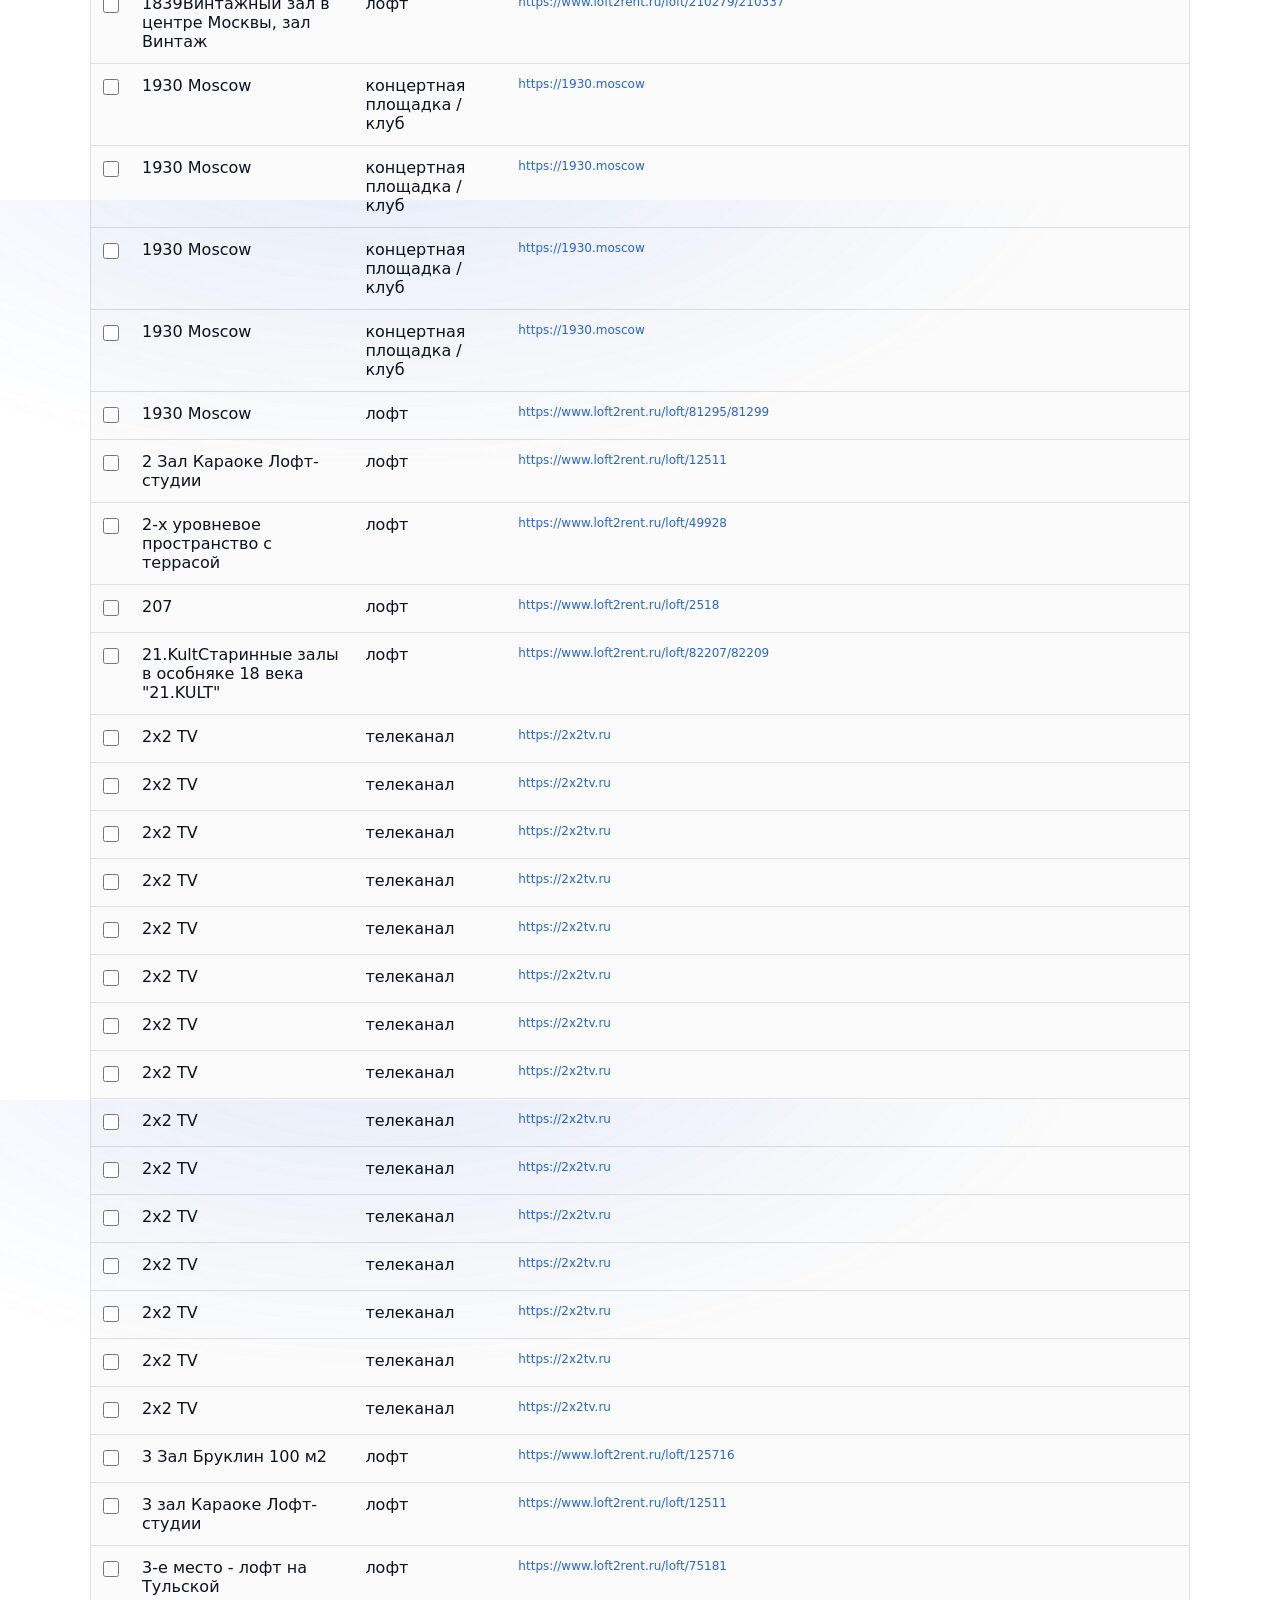
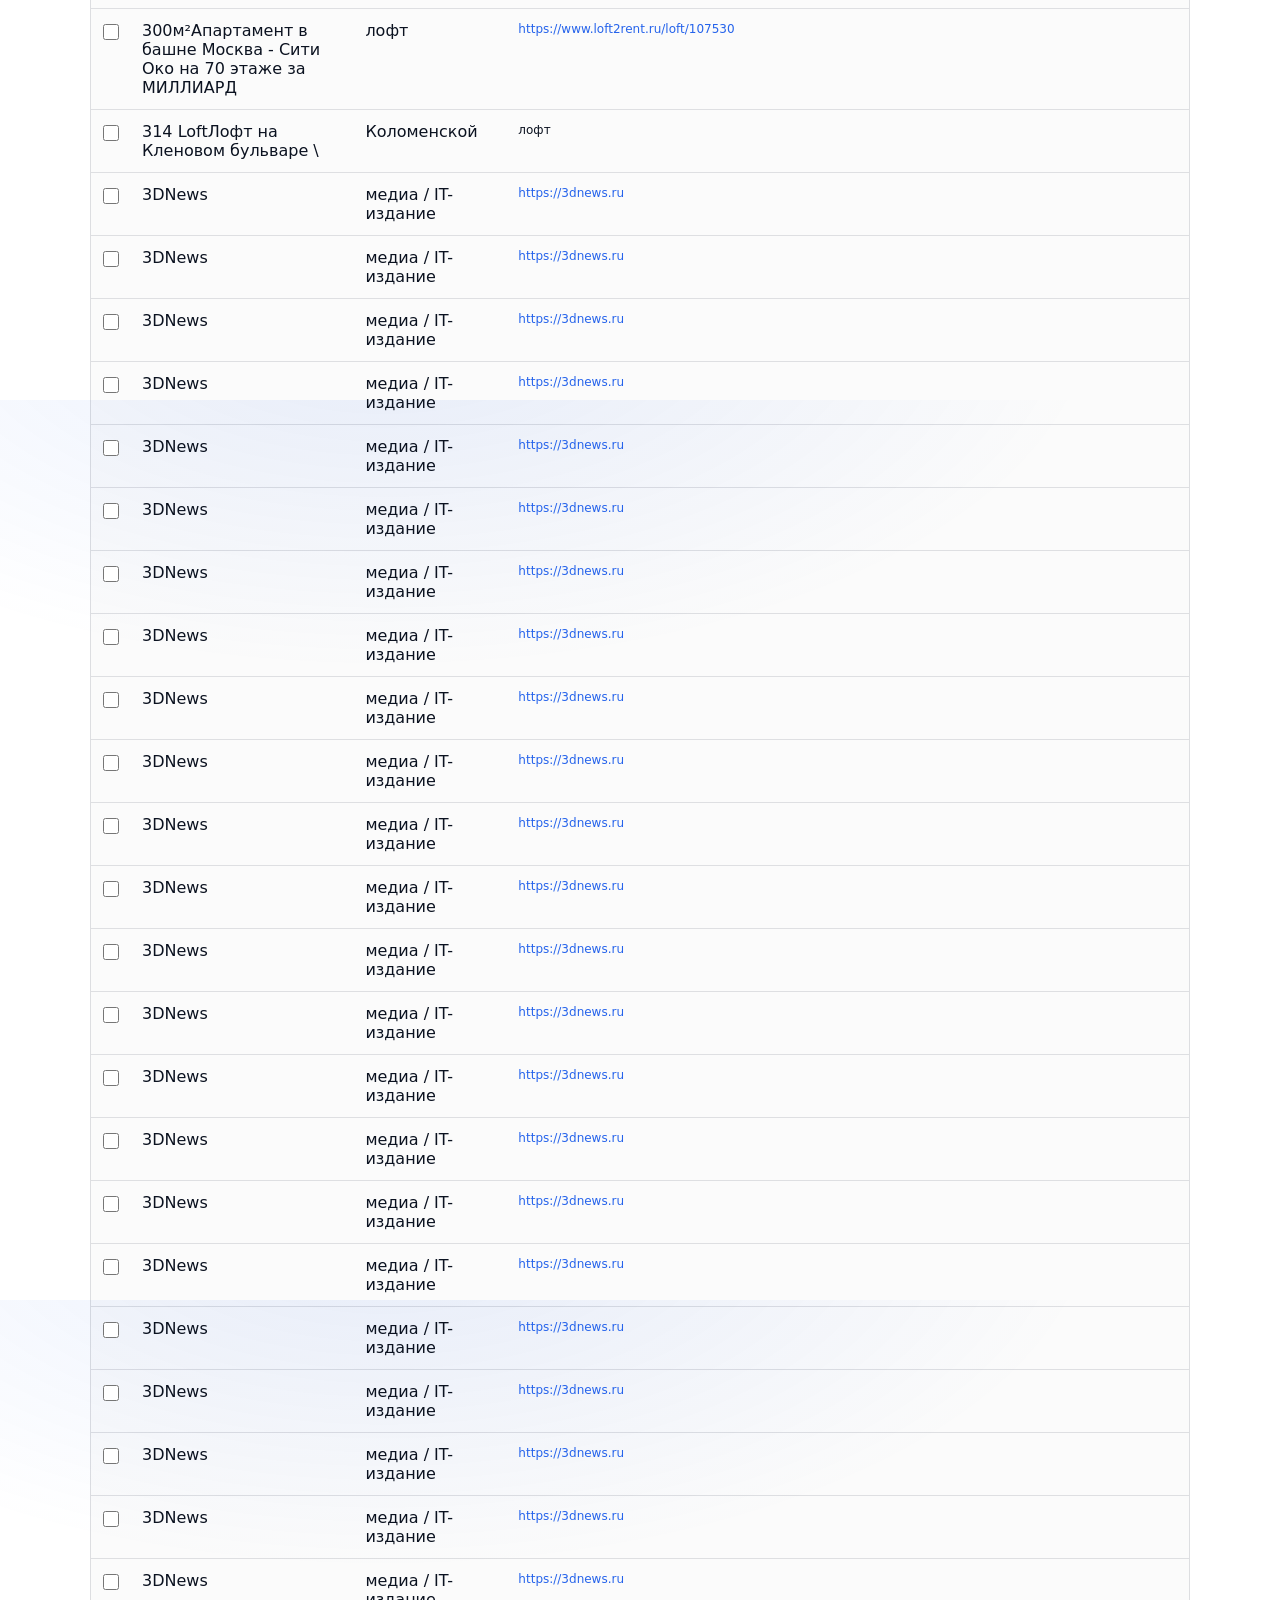
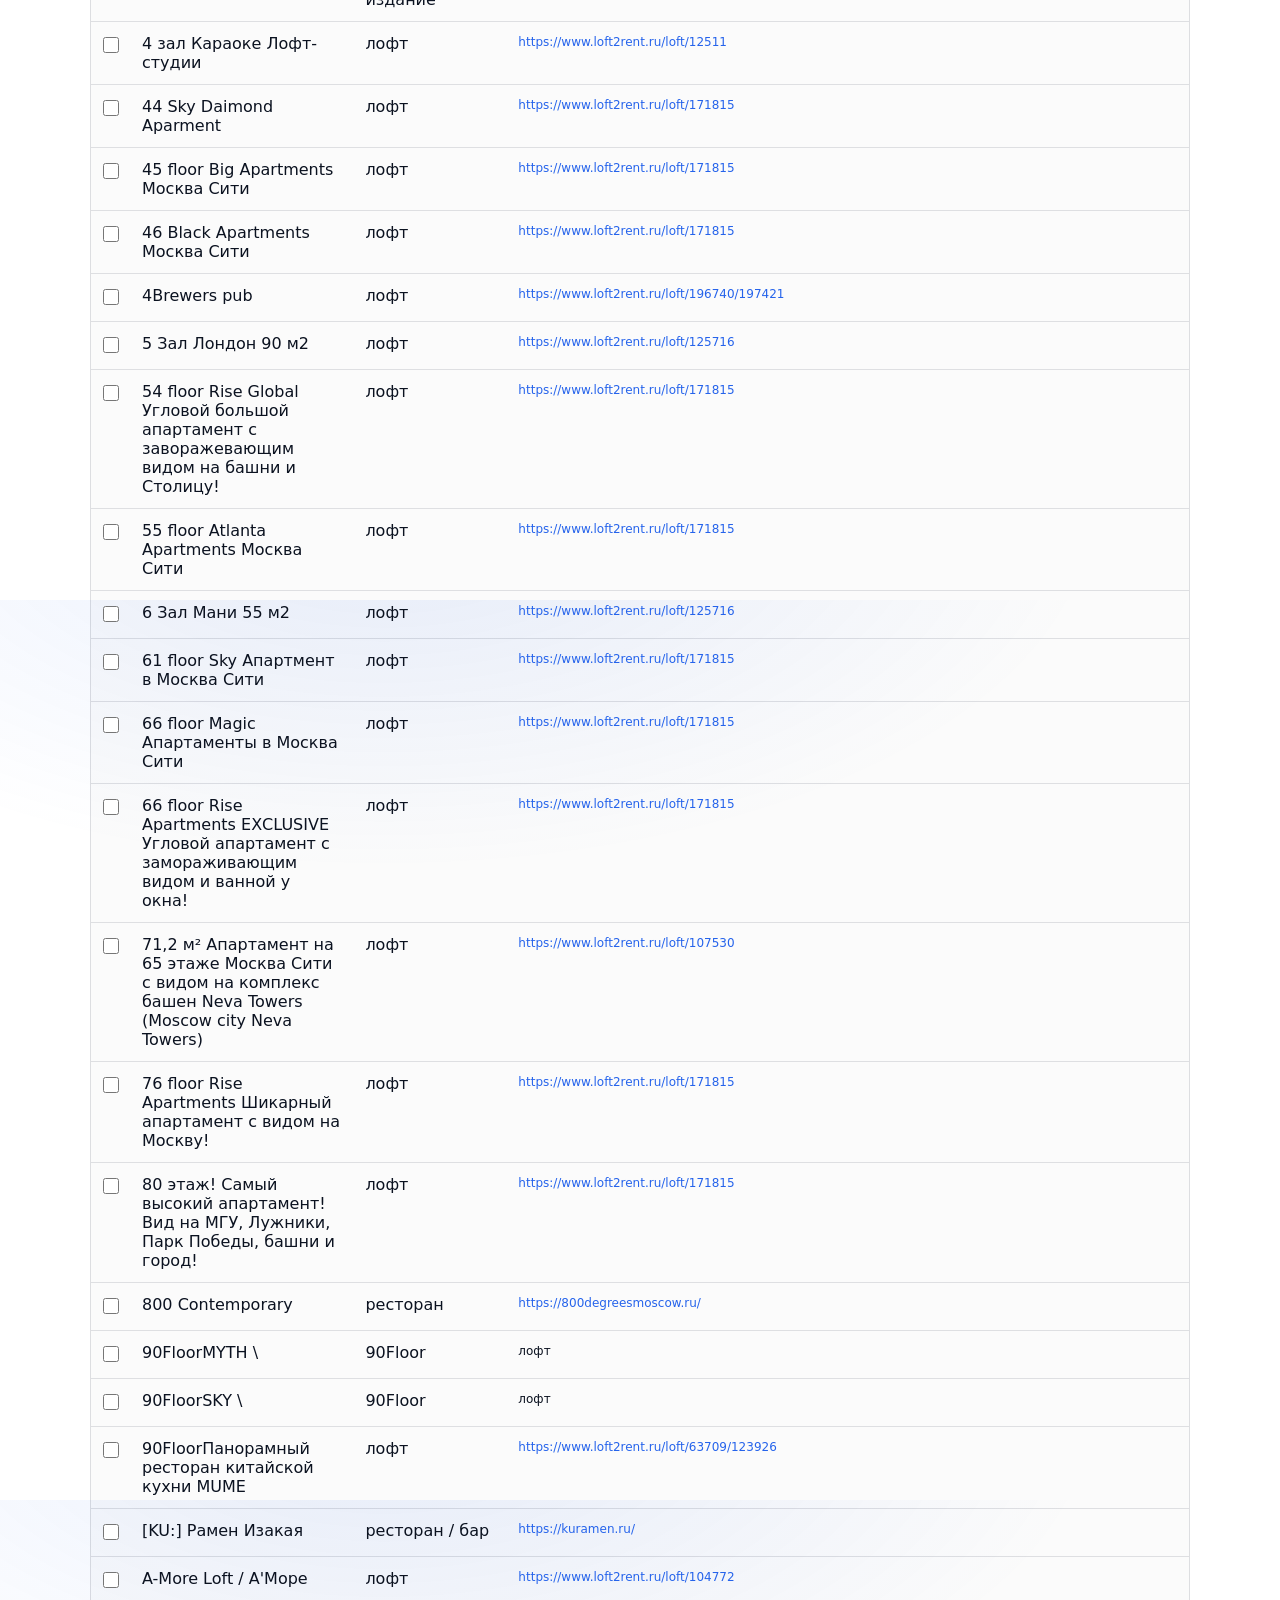
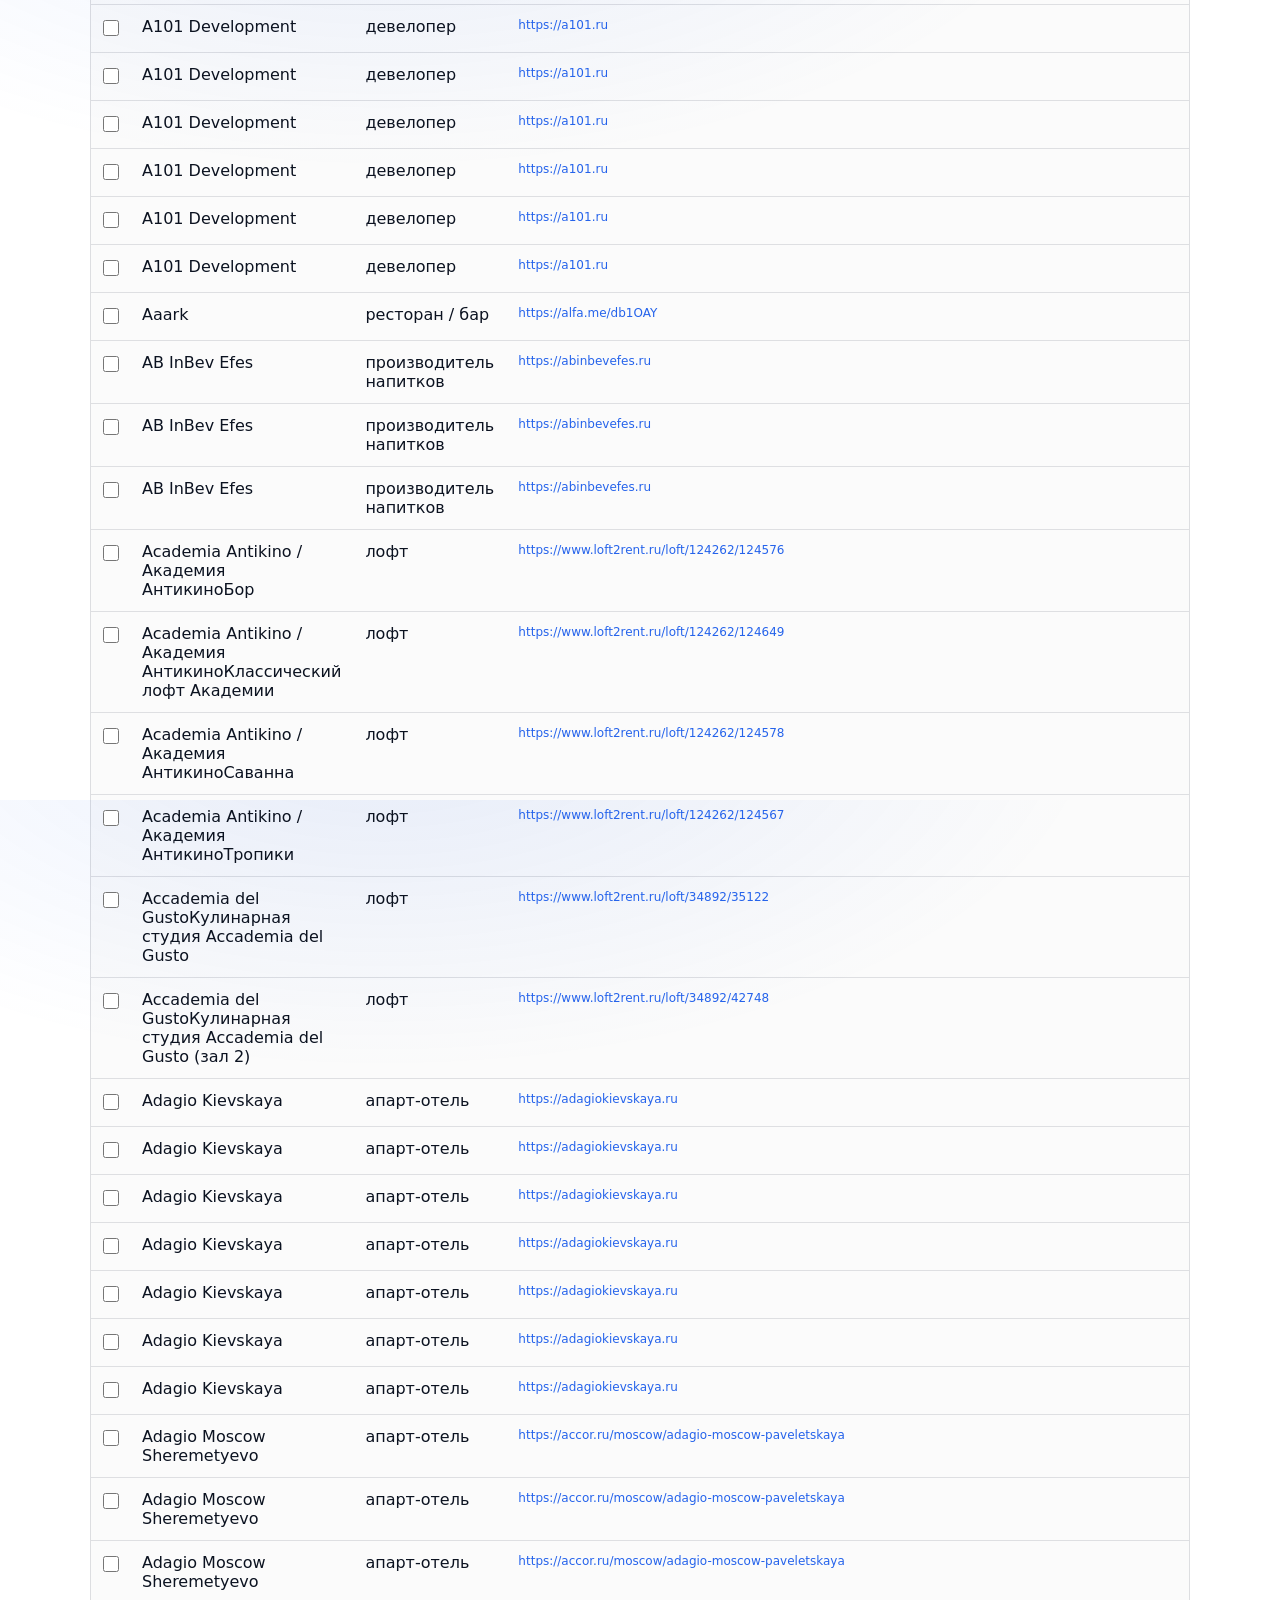
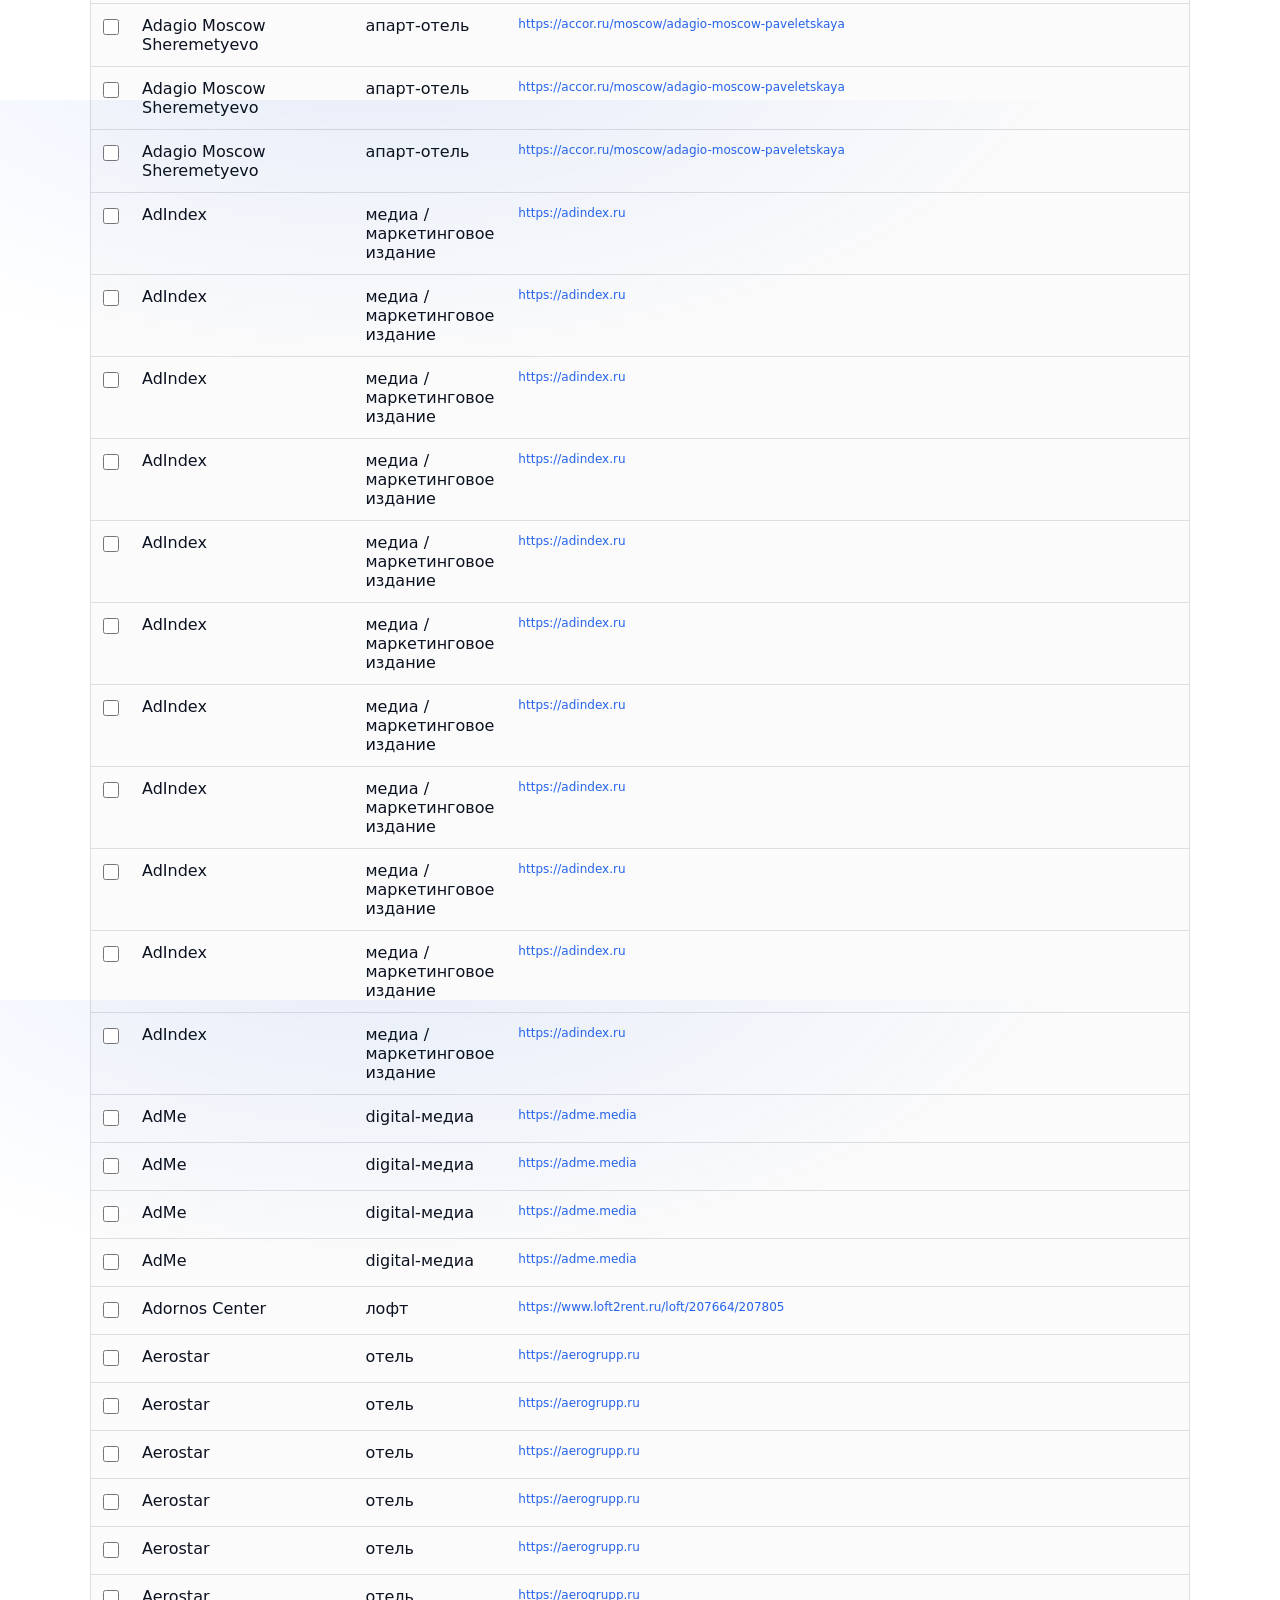
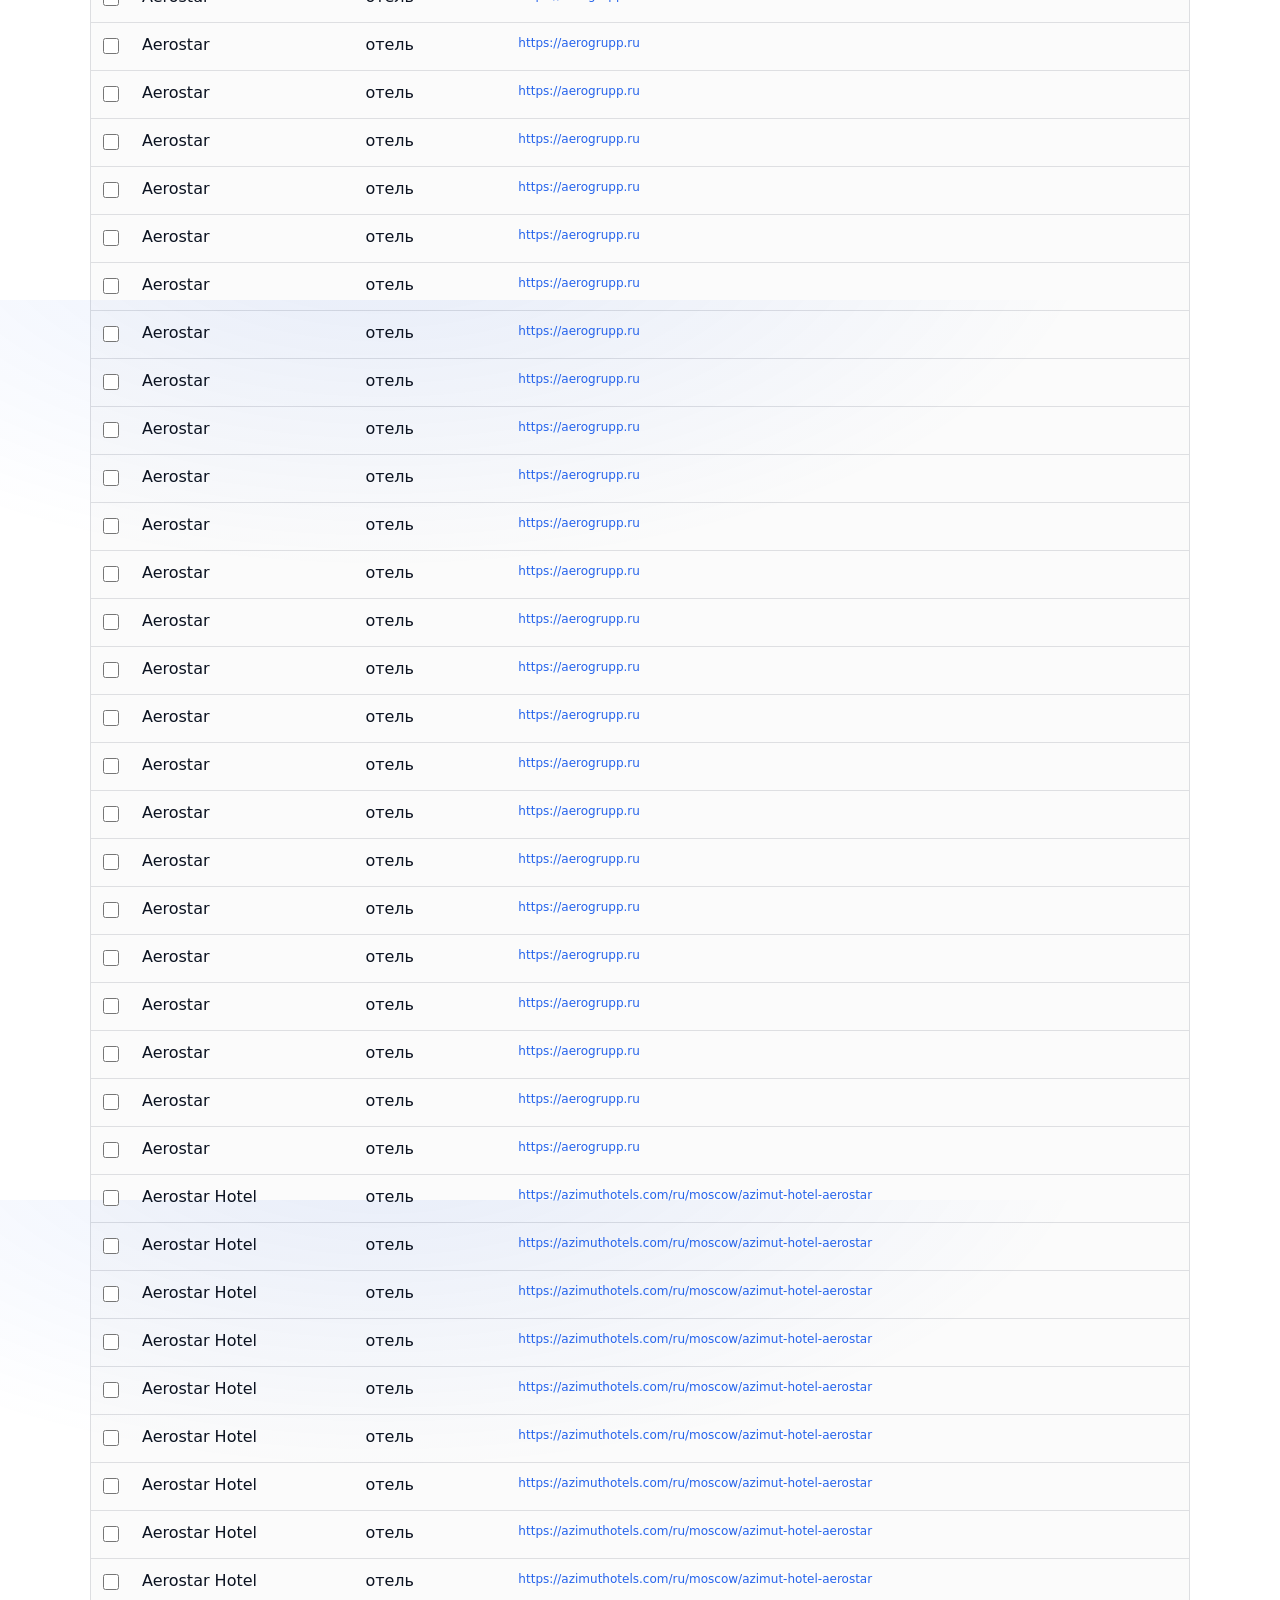
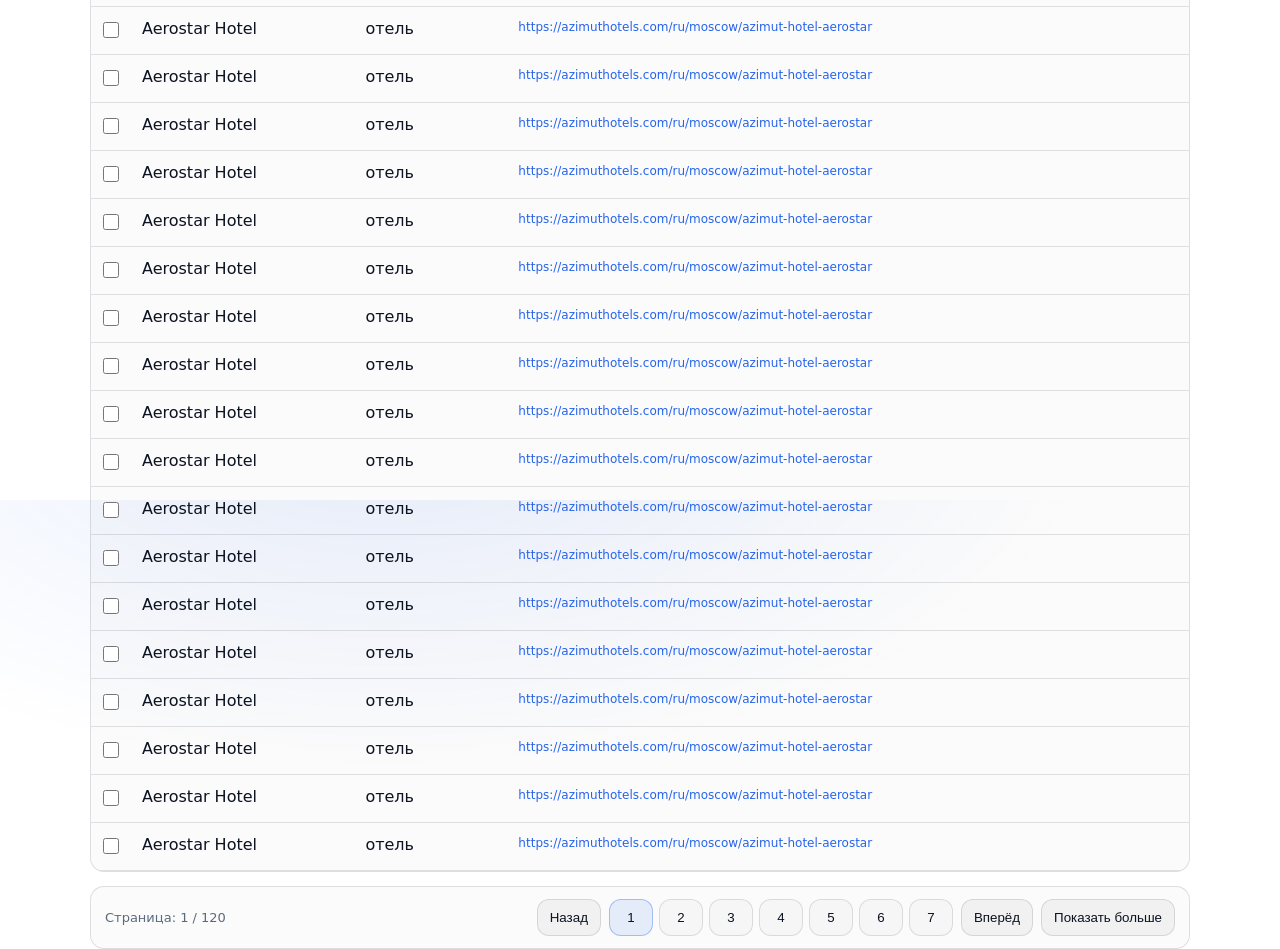
==== commit 6507061b: "98898" ====
--- a/docs/index.html
+++ b/docs/index.html
@@ -74,14 +74,14 @@
       </section>
 
       <section class="tableWrap" aria-live="polite">
-        <table class="table">
+        <table class="table table-catalog">
           <thead>
             <tr>
               <th class="col-work" title="Взяли в работу">☑</th>
               <th>Организация</th>
               <th>Тип</th>
               <th class="col-site hide-sm">Сайт</th>
-              <th>Вид</th>
+              <th class="col-kind">Вид</th>
               <th>Контакт</th>
             </tr>
           </thead>
--- a/docs/styles.css
+++ b/docs/styles.css
@@ -405,6 +405,22 @@
   line-height: 1.35;
 }
 
+.table-catalog .col-site {
+  min-width: 1200px;
+  max-width: 1200px;
+  width: 1200px;
+  word-break: break-word;
+  overflow-wrap: anywhere;
+}
+
+.table-catalog .col-kind {
+  max-width: 52px;
+  width: 52px;
+  white-space: nowrap;
+  padding-left: 8px;
+  padding-right: 8px;
+}
+
 .table {
   width: 100%;
   border-collapse: separate;
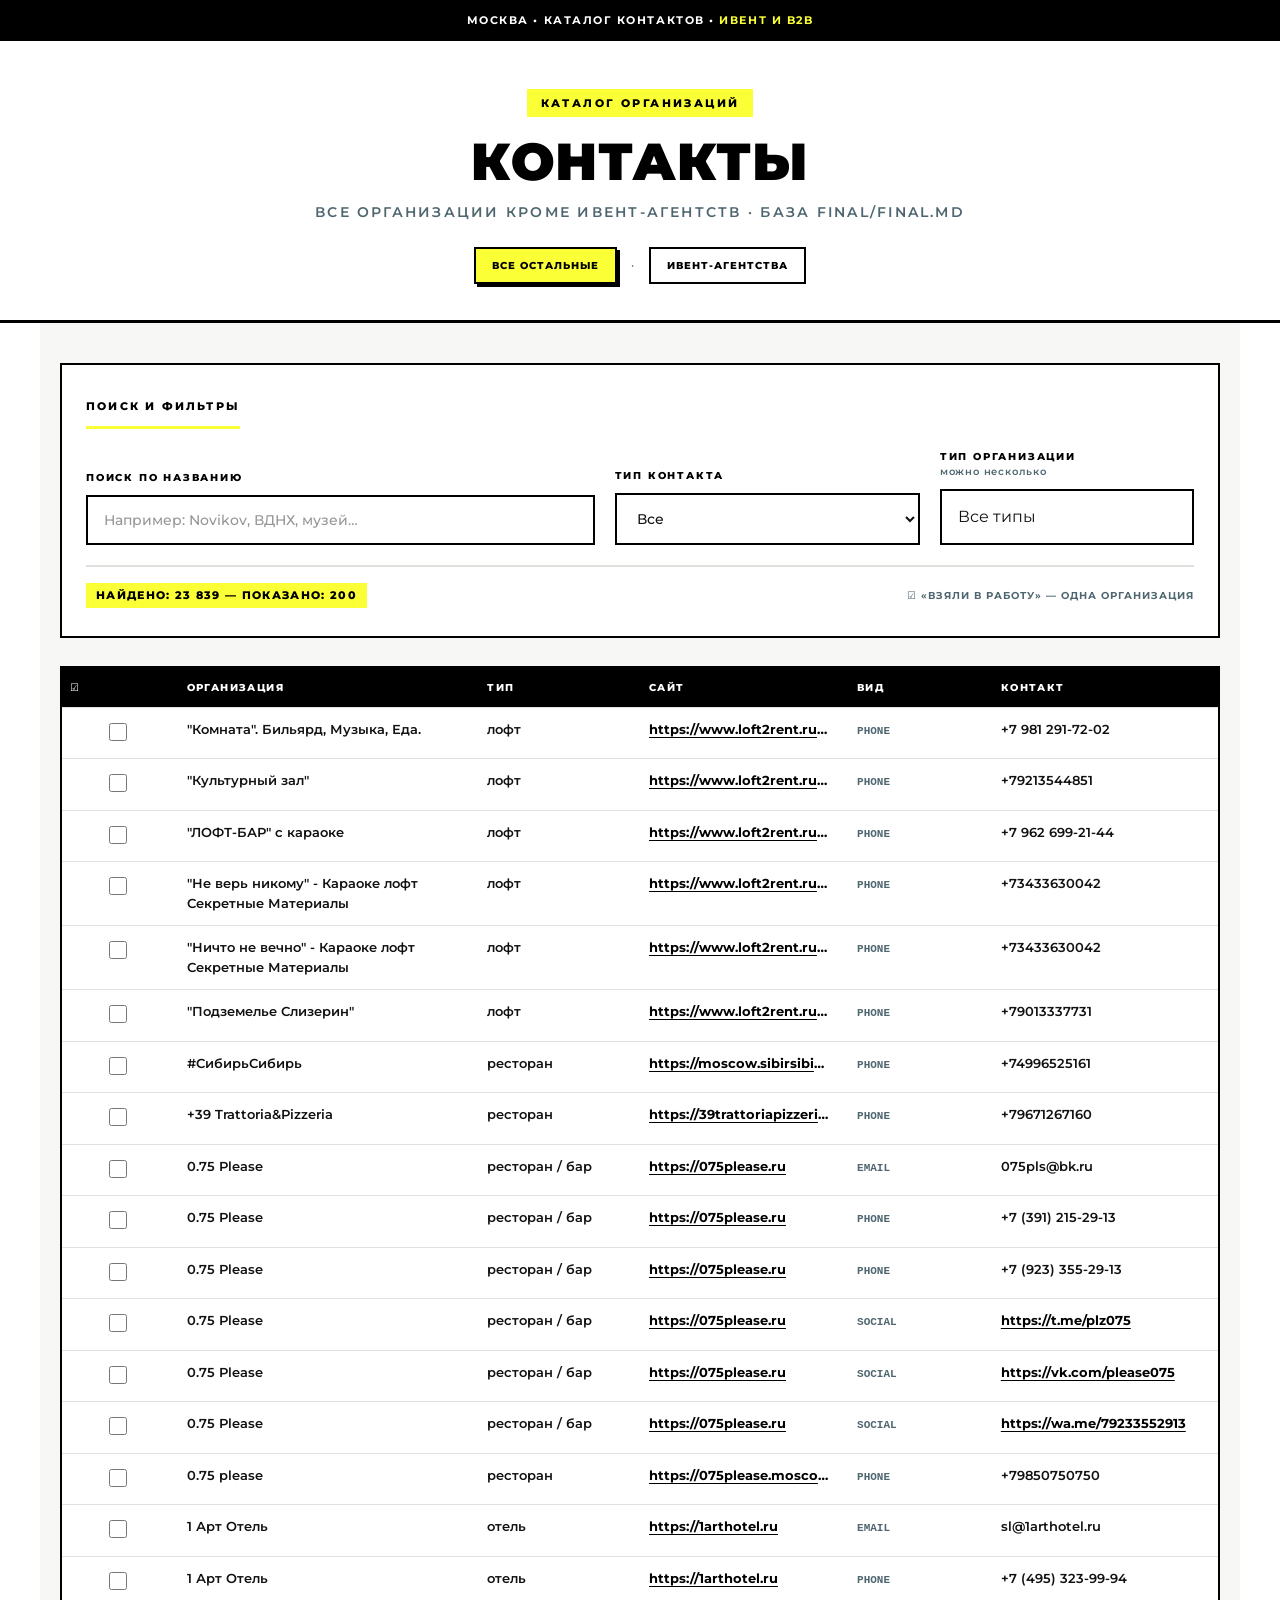
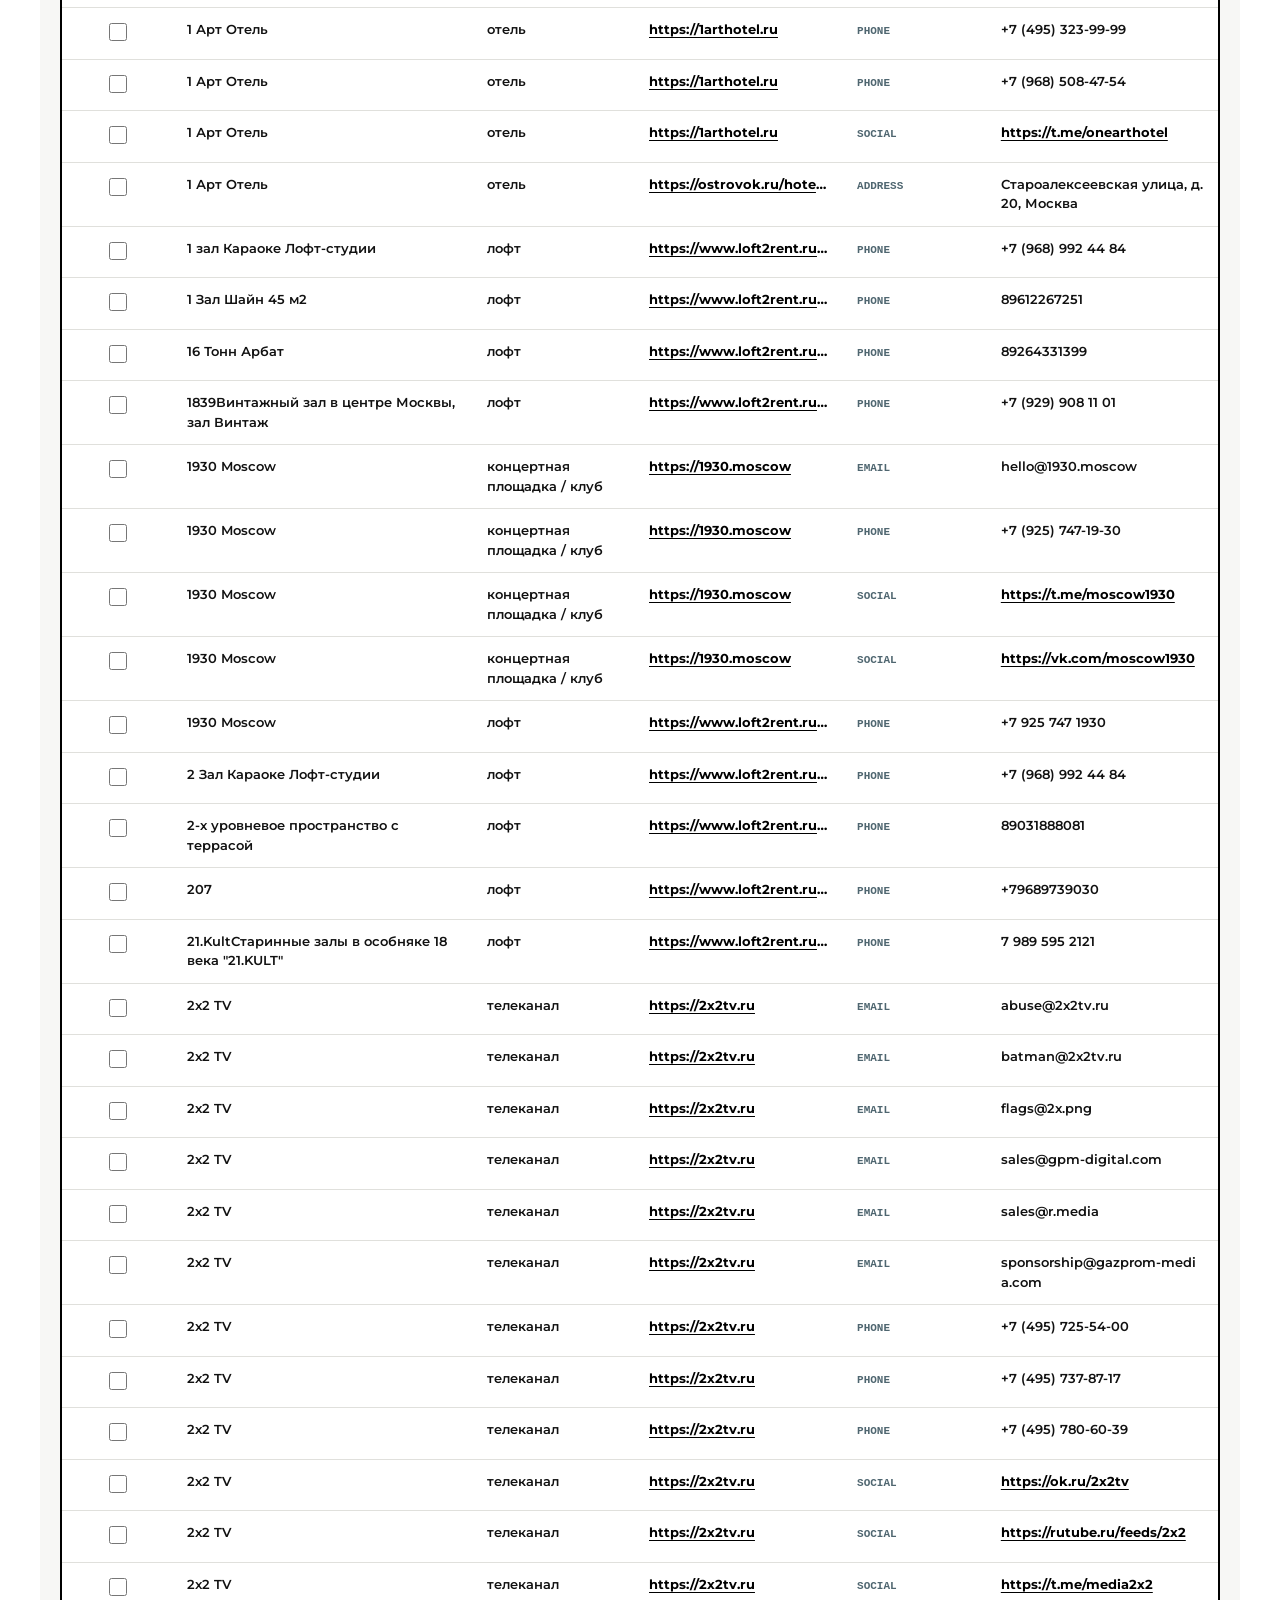
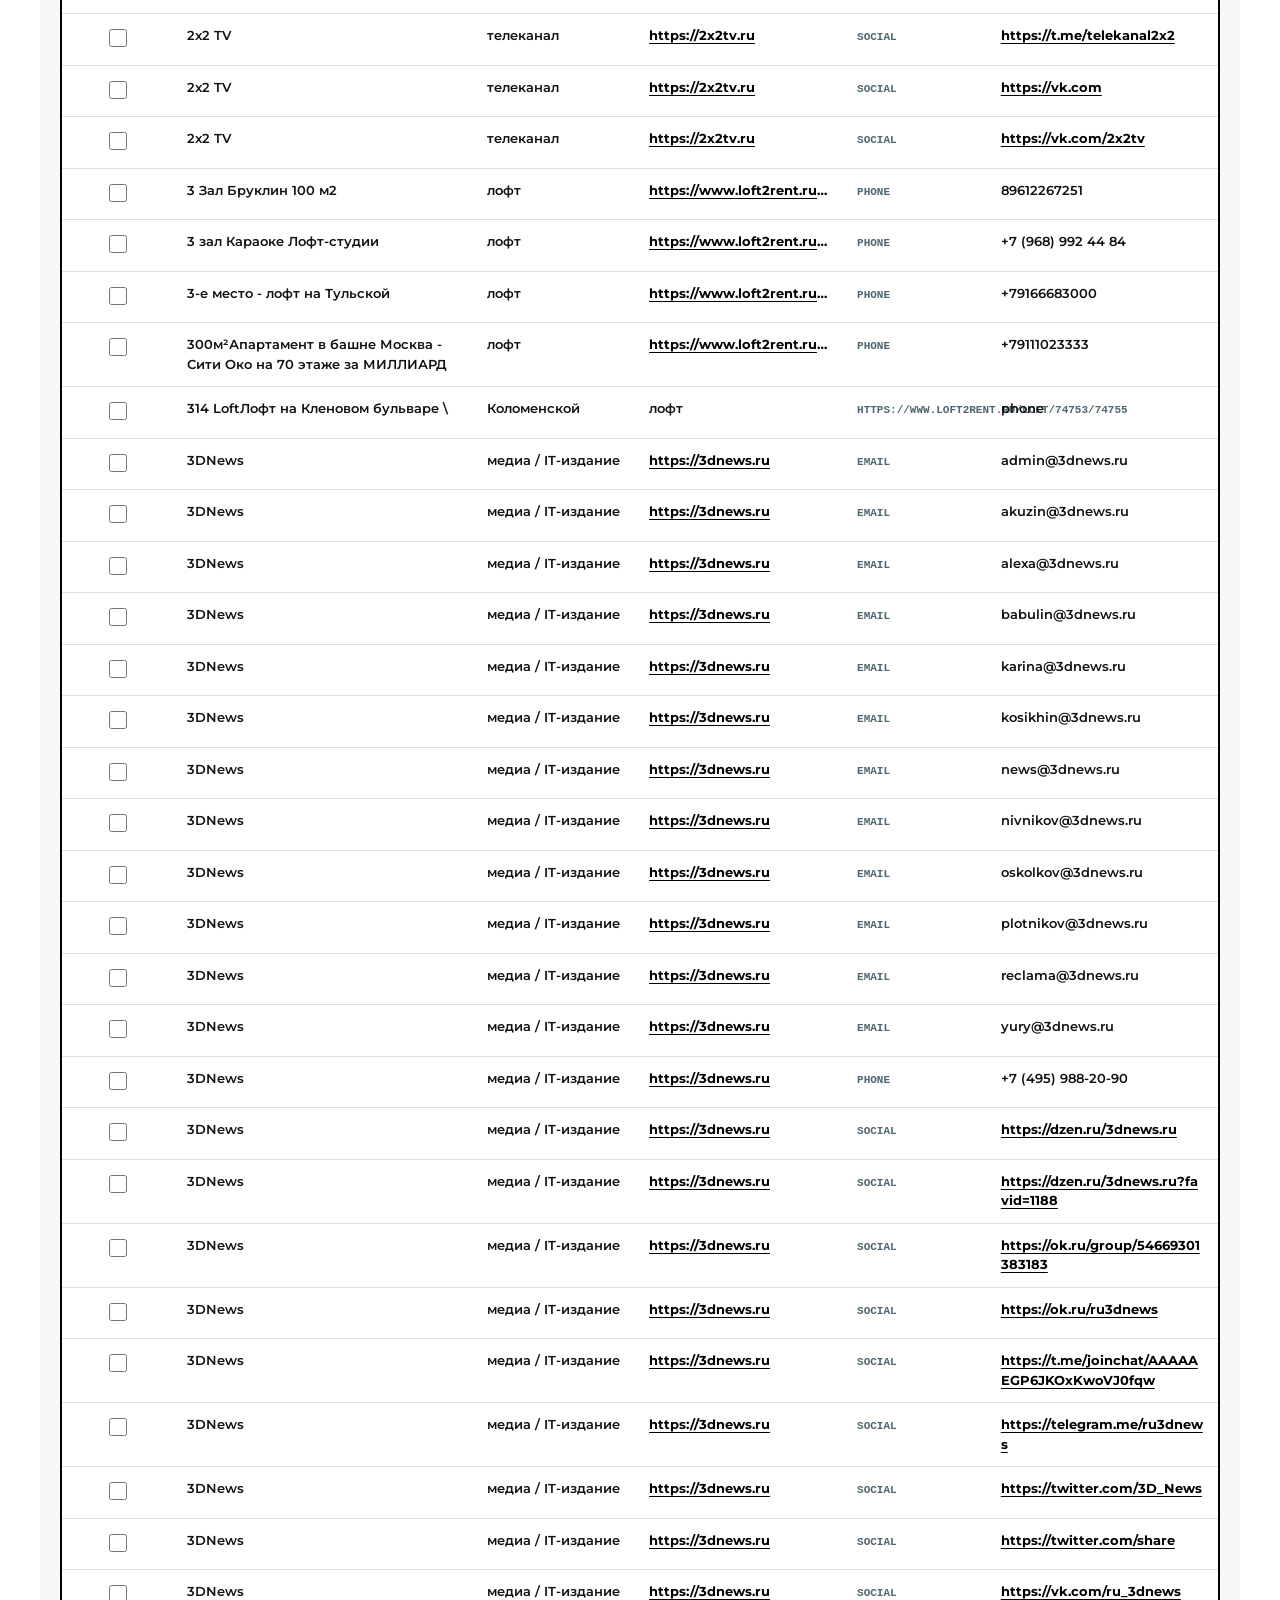
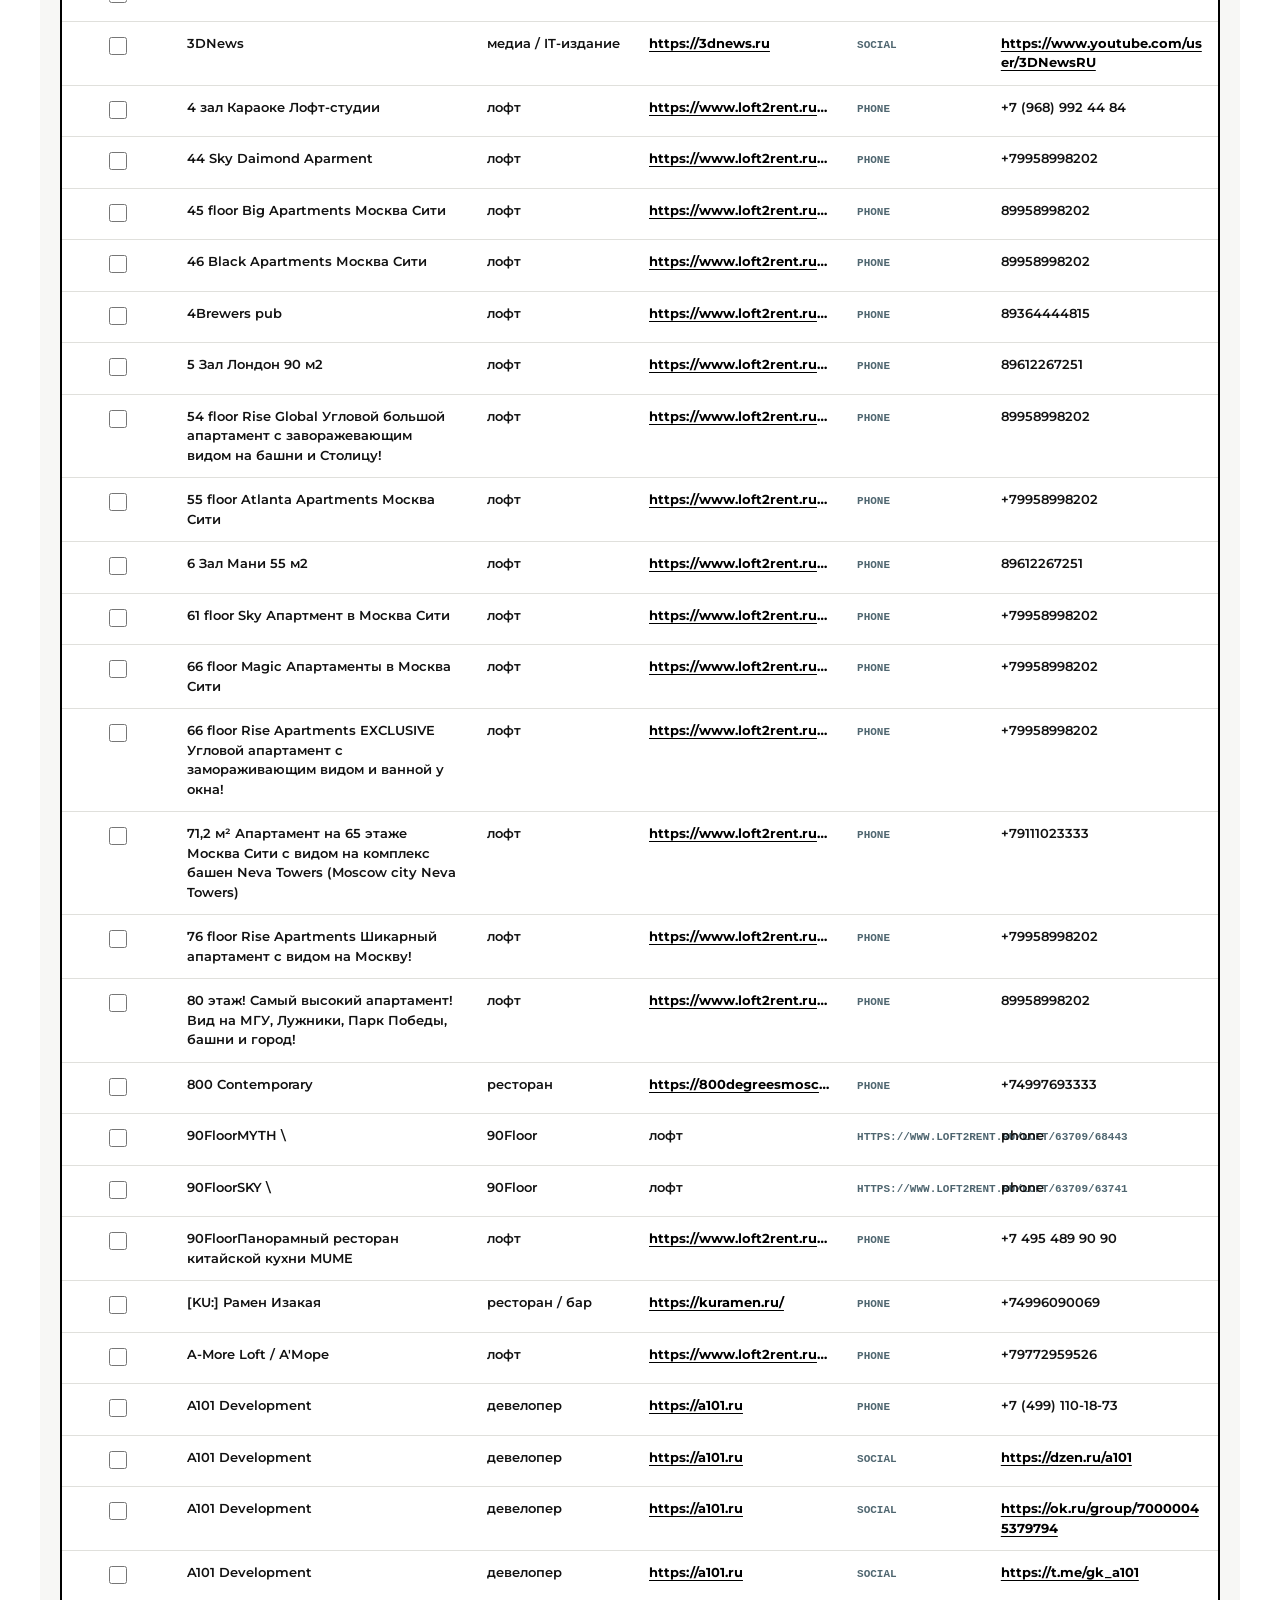
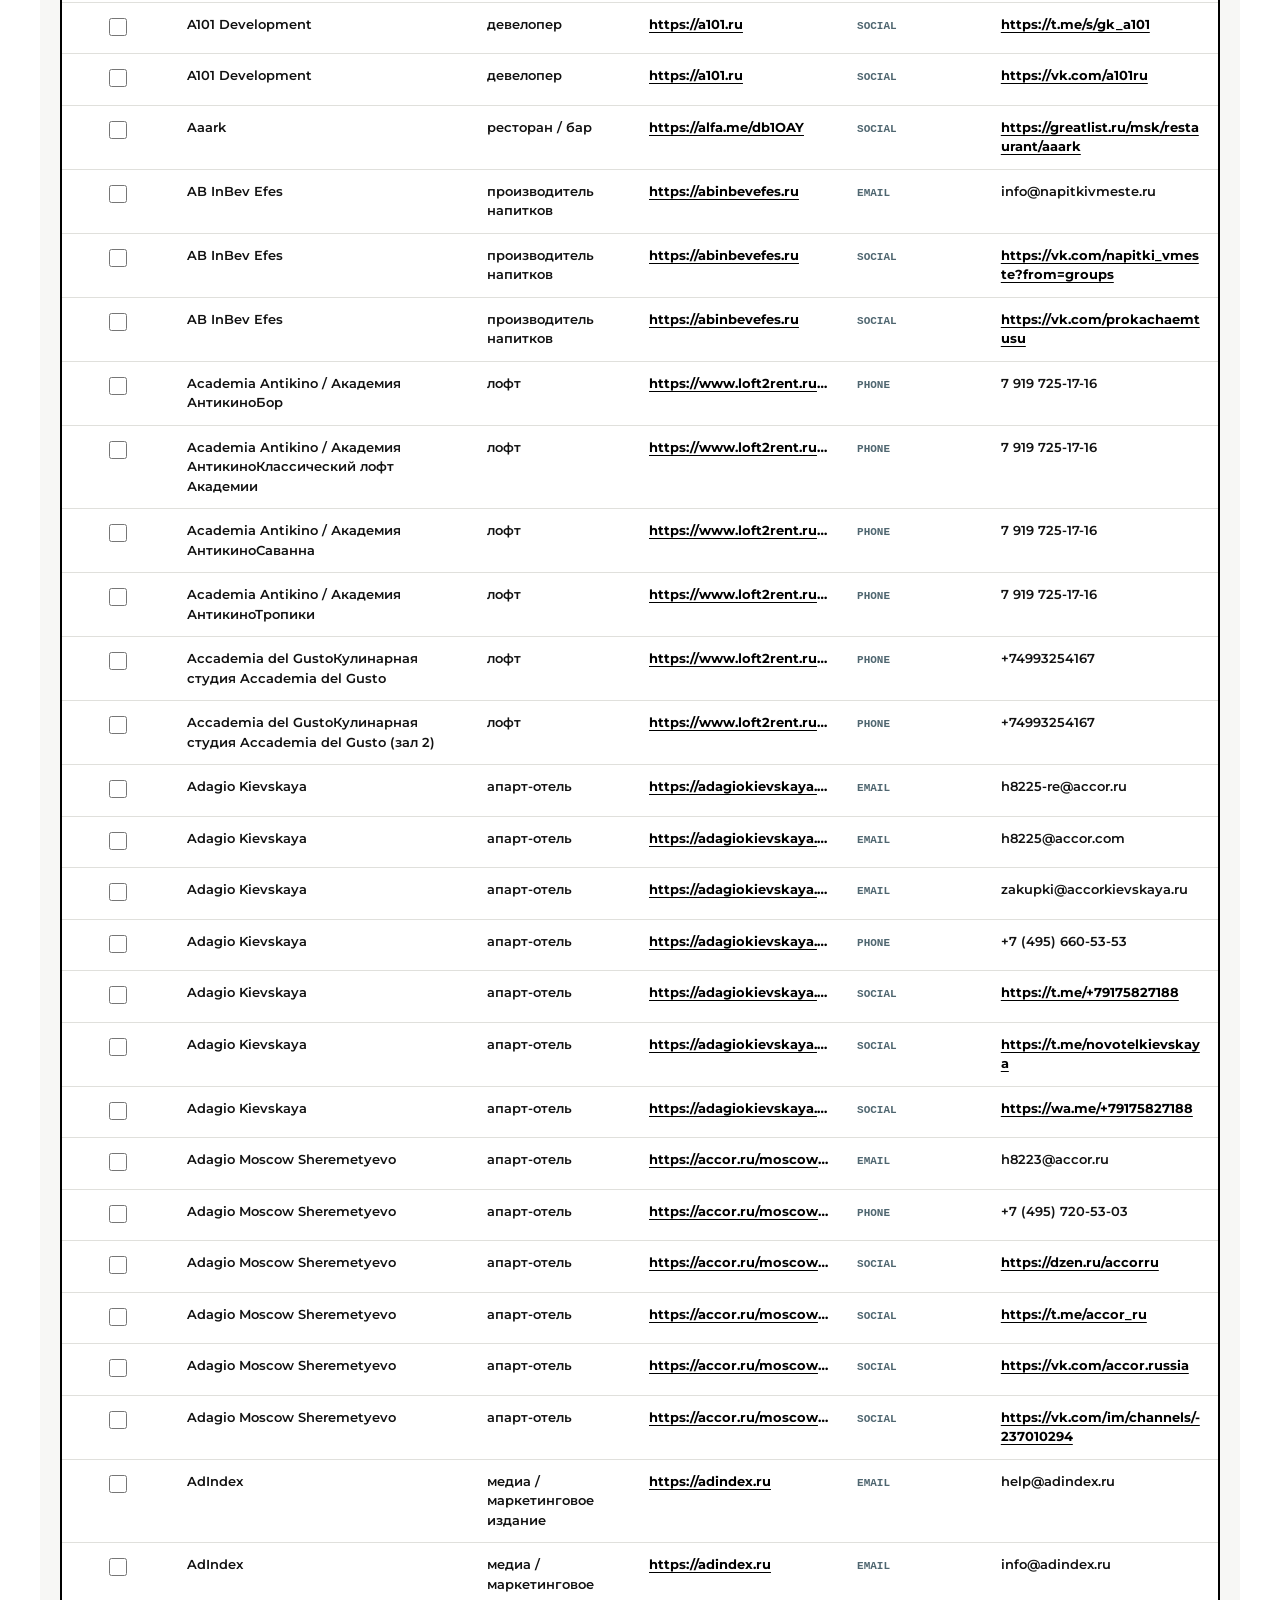
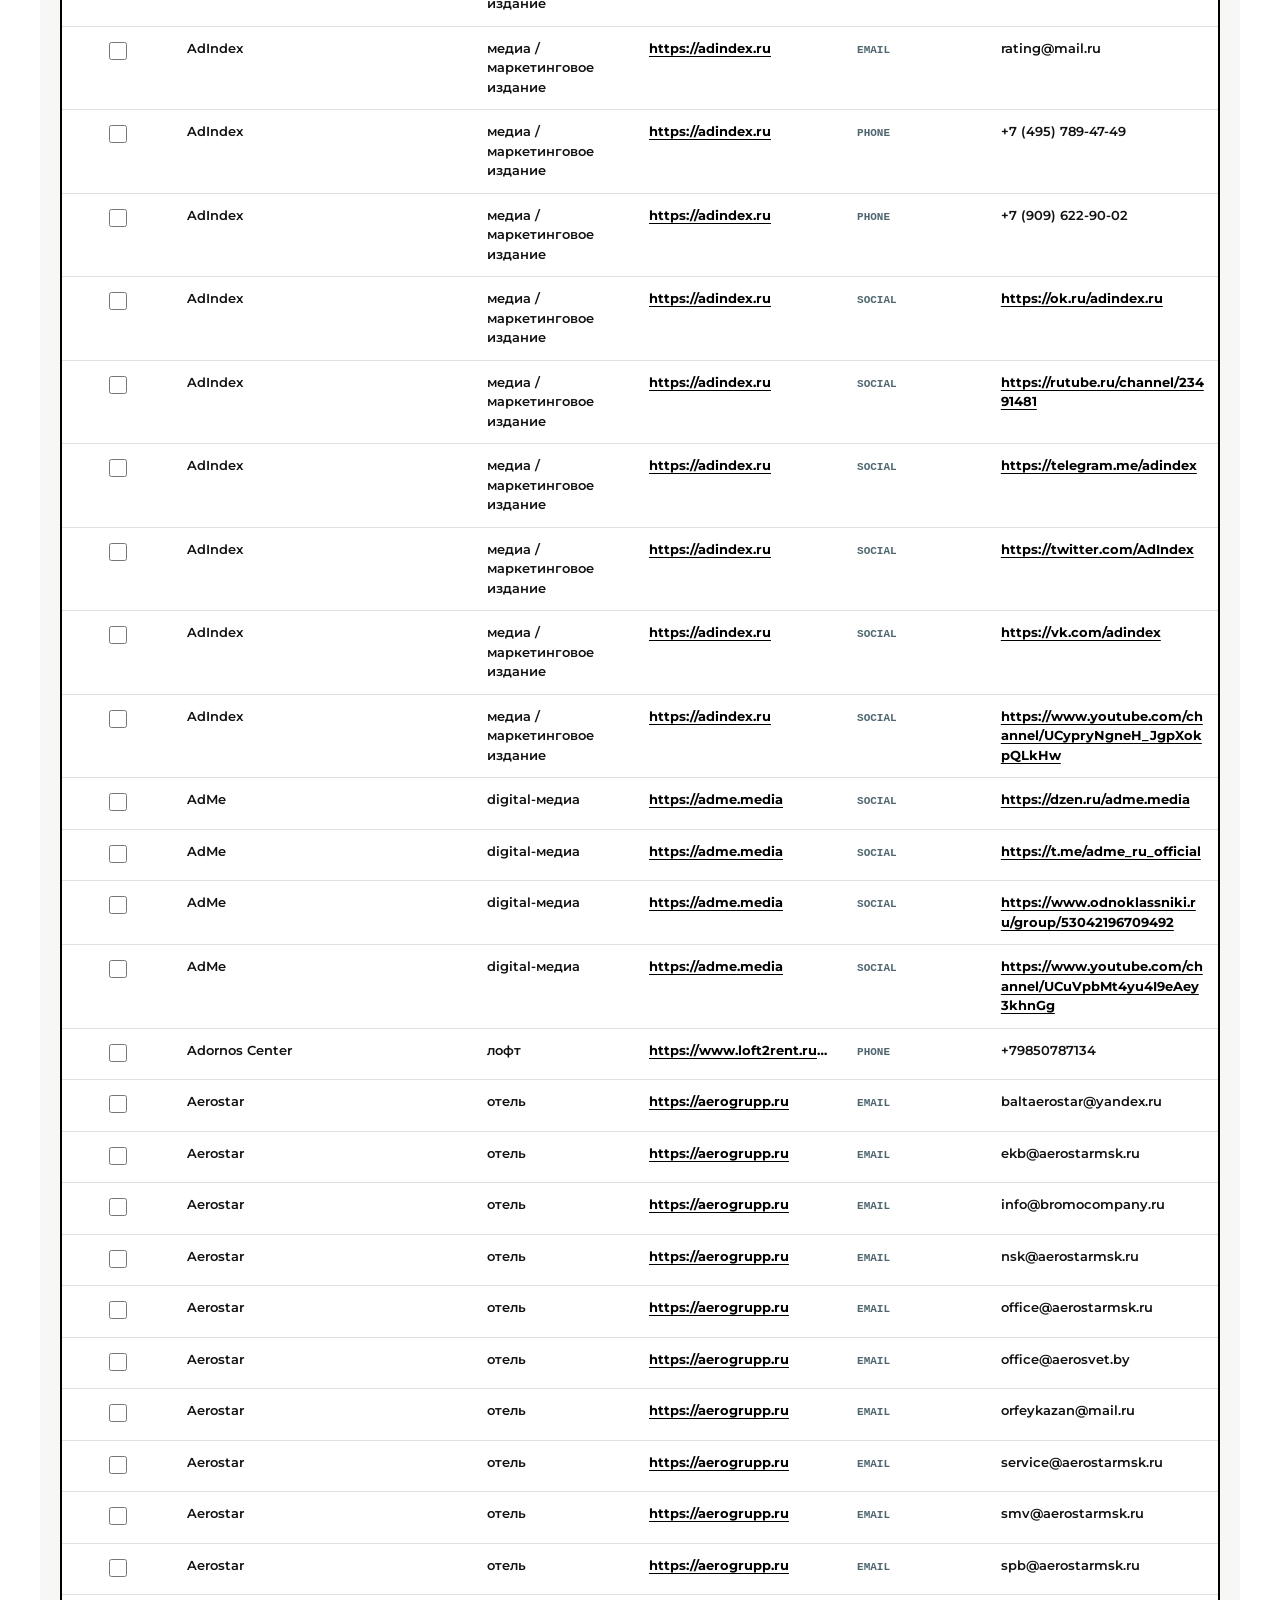
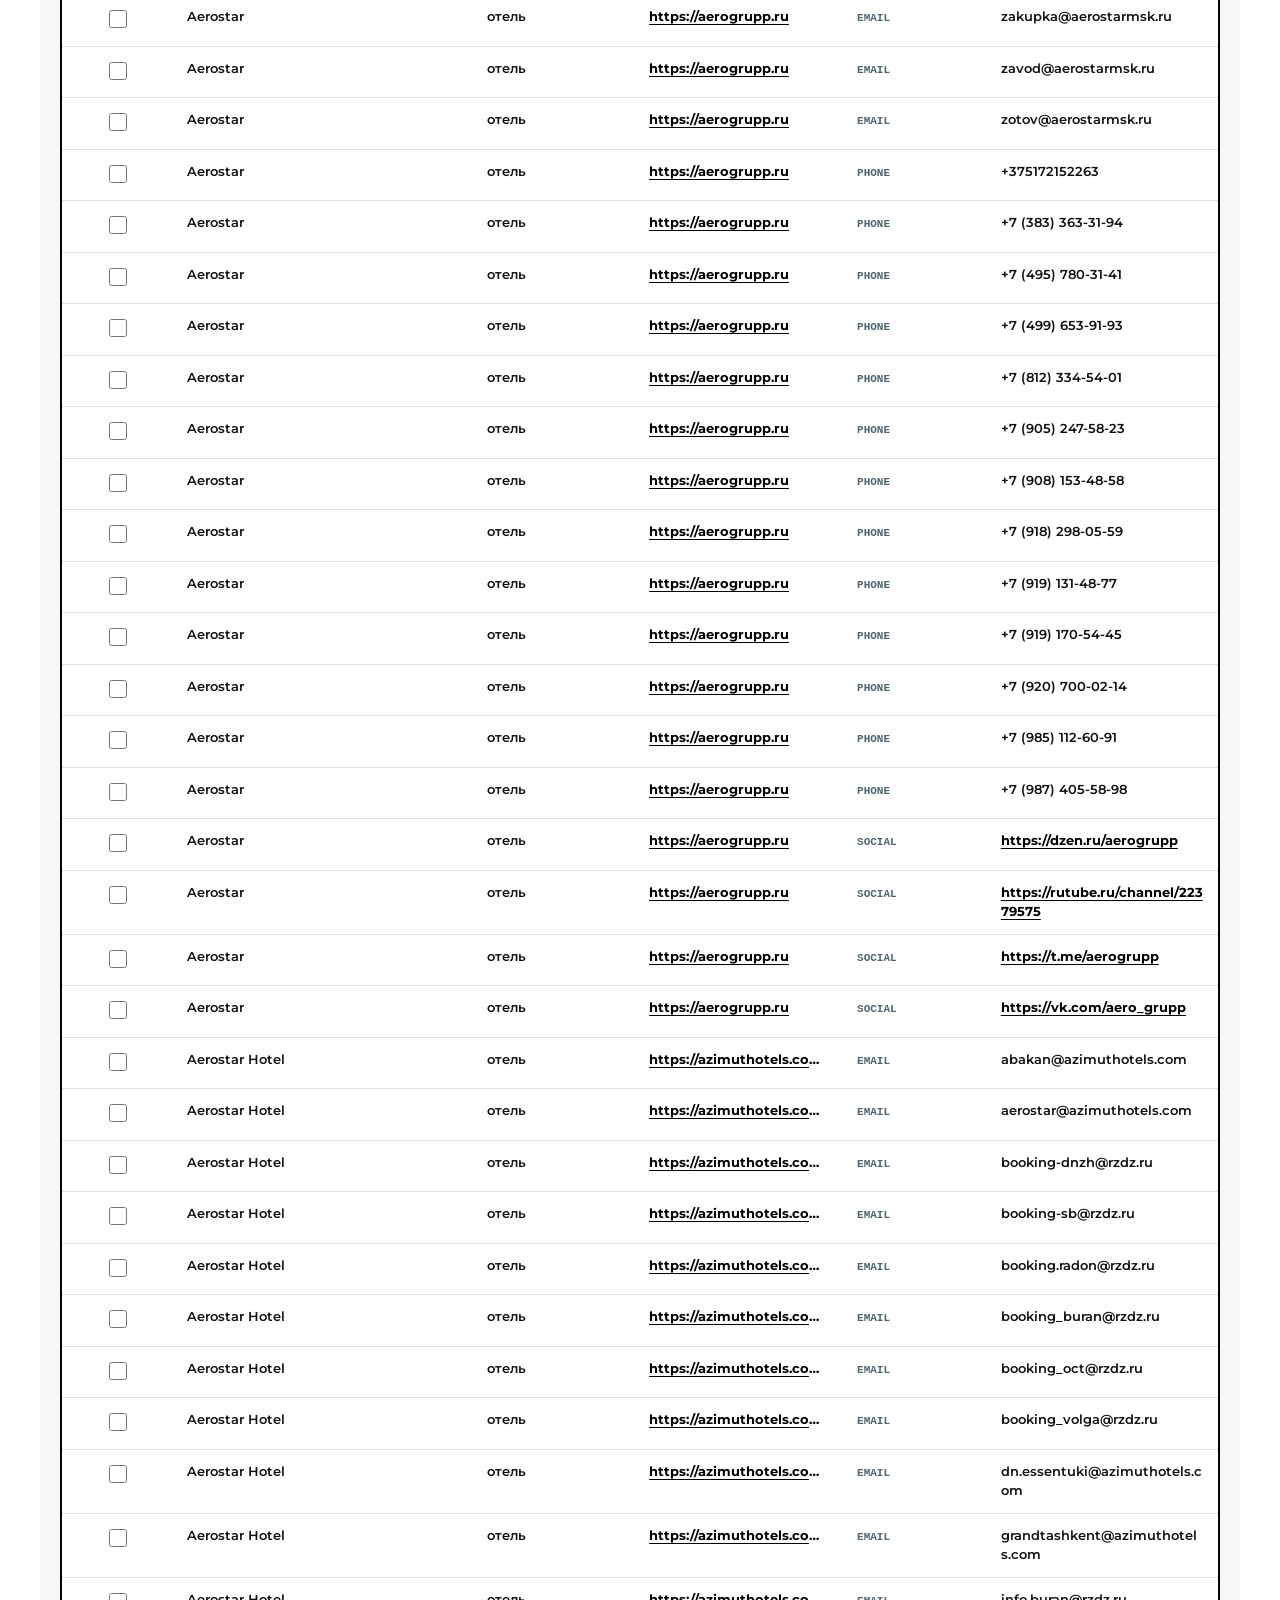
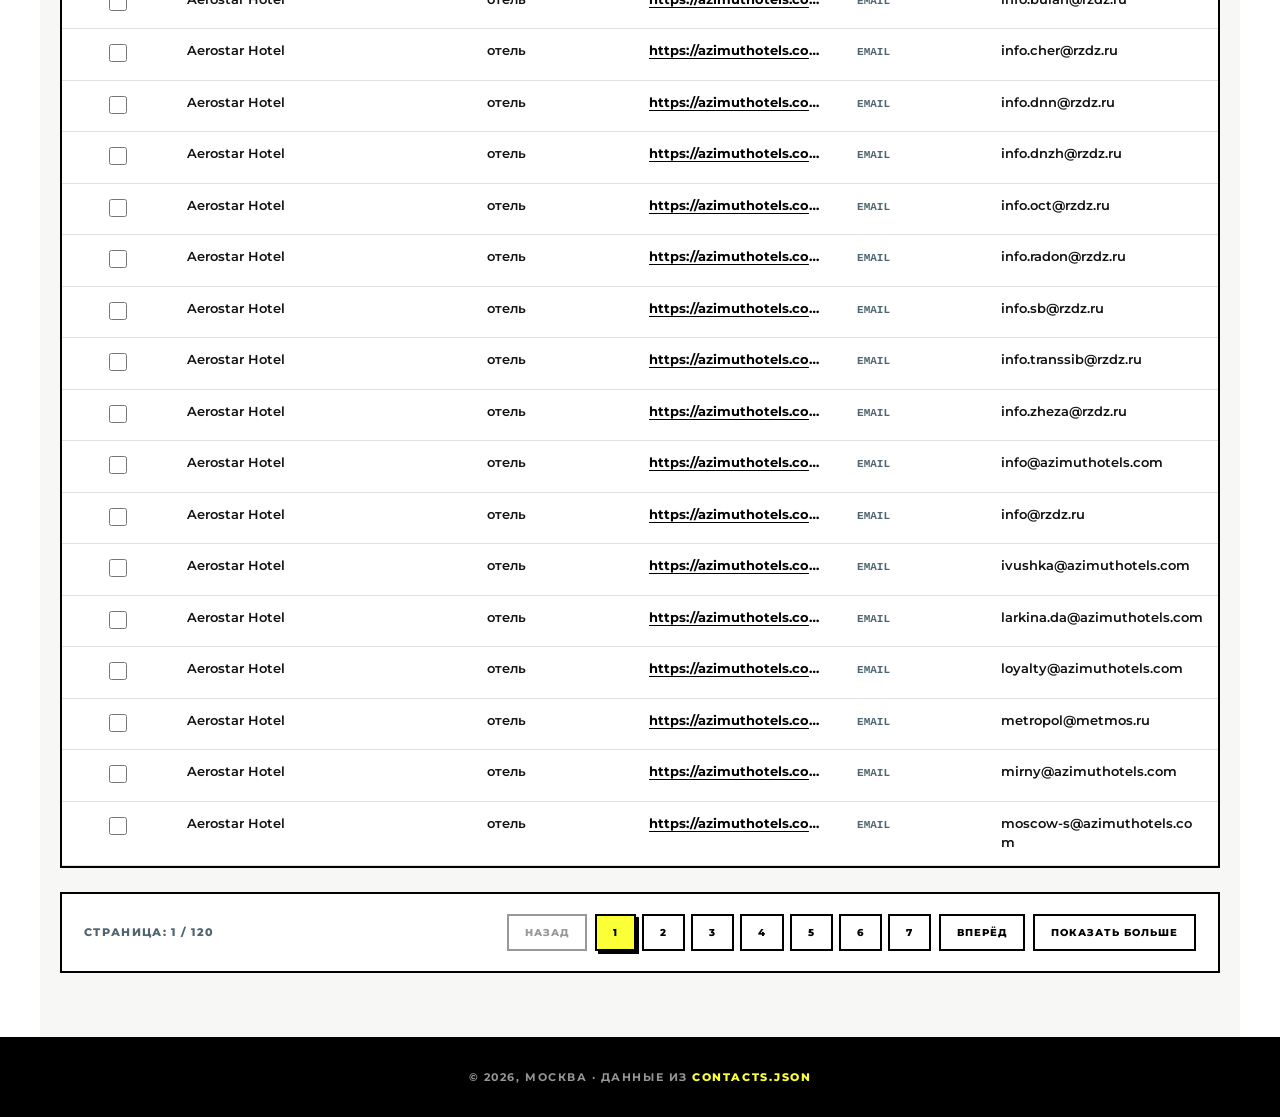
==== commit be6235bf: "898" ====
--- a/docs/index.html
+++ b/docs/index.html
@@ -3,27 +3,36 @@
   <head>
     <meta charset="utf-8" />
     <meta name="viewport" content="width=device-width, initial-scale=1" />
-    <title>Контакты</title>
+    <title>Контакты — каталог организаций</title>
+    <link rel="preconnect" href="https://fonts.googleapis.com" />
+    <link rel="preconnect" href="https://fonts.gstatic.com" crossorigin />
     <link rel="stylesheet" href="./styles.css" />
   </head>
   <body>
-    <header class="topbar">
-      <div class="wrap">
-        <div class="brand">Контакты</div>
-        <div class="sub">все организации кроме ивент-агентств · база `final/final.md`</div>
+    <div class="top-bar">
+      Москва • Каталог контактов • <span>ивент и B2B</span>
+    </div>
+
+    <header class="site-header">
+      <div class="header-inner">
+        <span class="eyebrow">Каталог организаций</span>
+        <h1>Контакты</h1>
+        <p class="subtitle">Все организации кроме ивент-агентств · база final/final.md</p>
         <nav class="nav-tabs" aria-label="Разделы каталога">
           <a href="./index.html" class="nav-tab is-active" aria-current="page">Все остальные</a>
+          <span class="dot" aria-hidden="true">•</span>
           <a href="./agencies.html" class="nav-tab">Ивент-агентства</a>
         </nav>
       </div>
     </header>
 
-    <main class="wrap">
+    <main class="main-wrap">
       <section class="panel">
+        <h2 class="filters-title">Поиск и фильтры</h2>
         <div class="controls">
           <label class="field">
             <span>Поиск по названию</span>
-            <input id="q" type="search" placeholder="Например: Novikov, ВДНХ, музей..." autocomplete="off" />
+            <input id="q" type="search" placeholder="Например: Novikov, ВДНХ, музей…" autocomplete="off" />
           </label>
 
           <label class="field">
@@ -104,6 +113,10 @@
       </section>
     </main>
 
+    <footer class="site-footer">
+      <p>© 2026, Москва · Данные из <a href="./contacts.json">contacts.json</a></p>
+    </footer>
+
     <script type="module" src="./app.js"></script>
   </body>
 </html>
--- a/docs/styles.css
+++ b/docs/styles.css
@@ -1,235 +1,242 @@
-/* Minimal, readable, mobile-first */
+/* Brutalist catalog — inspired by DanceShool / telegram chats */
+@import url('https://fonts.googleapis.com/css2?family=Montserrat:wght@600;700;800;900&display=swap');
+
 :root {
   --bg: #ffffff;
+  --bg-soft: #f7f7f5;
+  --bg-card: #ffffff;
+  --bg-card-hover: #fffef5;
+  --accent: #fbff35;
+  --accent-hover: #e8ec20;
+  --accent-soft: rgba(251, 255, 53, 0.25);
+  --black: #000000;
+  --text: #111111;
+  --text-muted: #4f6670;
+  --border: #e0e0dc;
+  --border-strong: #111111;
+  --line: #e0e0dc;
   --panel: #ffffff;
-  --text: #0b1220;
-  --muted: #5a6a7e;
-  --line: rgba(15, 23, 42, 0.12);
-  --chip: rgba(15, 23, 42, 0.04);
-  --chipOn: rgba(37, 99, 235, 0.12);
-  --accent: #2563eb;
-  --shadow: 0 12px 30px rgba(2, 6, 23, 0.08);
-  --radius: 14px;
-  --mono: ui-monospace, SFMono-Regular, Menlo, Monaco, Consolas, "Liberation Mono", "Courier New", monospace;
-  --sans: ui-sans-serif, system-ui, -apple-system, Segoe UI, Roboto, Arial, sans-serif;
-}
-
-* { box-sizing: border-box; }
+  --muted: #4f6670;
+  --chip: #ffffff;
+  --chipOn: #fbff35;
+  --radius: 0;
+  --shadow: 4px 4px 0 var(--black);
+  --font: 'Montserrat', system-ui, -apple-system, sans-serif;
+  --mono: ui-monospace, SFMono-Regular, Menlo, Monaco, Consolas, monospace;
+}
+
+*, *::before, *::after { box-sizing: border-box; }
+
+html { scroll-behavior: smooth; }
+
 html, body { height: 100%; }
+
 body {
   margin: 0;
-  font-family: var(--sans);
-  background: radial-gradient(1200px 600px at 30% -10%, rgba(37, 99, 235, 0.10), transparent 60%), var(--bg);
+  font-family: var(--font);
+  background: var(--bg);
   color: var(--text);
+  min-height: 100vh;
+  line-height: 1.5;
+  -webkit-font-smoothing: antialiased;
+}
+
+/* ── Top strip ── */
+.top-bar {
+  background: var(--black);
+  padding: 12px 20px;
+  font-size: 11px;
+  font-weight: 700;
+  letter-spacing: 0.14em;
+  text-transform: uppercase;
+  text-align: center;
+  color: #ffffff;
+}
+
+.top-bar span { color: var(--accent); }
+
+/* ── Hero header ── */
+.site-header {
+  padding: 48px 20px 36px;
+  text-align: center;
+  background: var(--bg);
+  border-bottom: 3px solid var(--black);
+}
+
+.header-inner {
+  max-width: 1200px;
+  margin: 0 auto;
+}
+
+.eyebrow {
+  display: inline-block;
+  font-size: 11px;
+  font-weight: 800;
+  letter-spacing: 0.22em;
+  text-transform: uppercase;
+  color: var(--black);
+  background: var(--accent);
+  padding: 6px 14px;
+  margin-bottom: 18px;
+}
+
+.site-header h1 {
+  font-size: clamp(28px, 6vw, 52px);
+  font-weight: 900;
+  text-transform: uppercase;
+  letter-spacing: 0.02em;
+  line-height: 1.05;
+  margin: 0 0 12px;
+  color: var(--black);
+}
+
+.subtitle {
+  font-size: clamp(11px, 2.2vw, 14px);
+  font-weight: 600;
+  letter-spacing: 0.16em;
+  text-transform: uppercase;
+  color: var(--text-muted);
+  max-width: 720px;
+  margin: 0 auto;
+}
+
+/* ── Nav tabs (section switcher) ── */
+.nav-tabs {
+  display: flex;
+  flex-wrap: wrap;
+  justify-content: center;
+  align-items: center;
+  gap: 8px 14px;
+  margin-top: 24px;
+  font-size: 11px;
+  font-weight: 800;
+  letter-spacing: 0.12em;
+  text-transform: uppercase;
+}
+
+.nav-tabs .dot {
+  color: var(--text-muted);
+  font-weight: 400;
+  user-select: none;
+}
+
+.nav-tab {
+  padding: 9px 16px;
+  border: 2px solid var(--black);
+  background: var(--bg);
+  color: var(--black);
+  text-decoration: none;
+  font-size: 10px;
+  font-weight: 800;
+  letter-spacing: 0.1em;
+  text-transform: uppercase;
+  transition: background 0.15s, box-shadow 0.15s;
+}
+
+.nav-tab:hover {
+  background: var(--accent-soft);
+}
+
+.nav-tab.is-active {
+  background: var(--accent);
+  box-shadow: 3px 3px 0 var(--black);
+}
+
+/* ── Main layout ── */
+main,
+.main-wrap {
+  max-width: 1200px;
+  margin: 0 auto;
+  padding: 40px 20px 64px;
+  background: var(--bg-soft);
 }
 
 .wrap {
-  width: min(1100px, calc(100% - 24px));
+  width: min(1200px, calc(100% - 40px));
   margin: 0 auto;
 }
 
-.topbar {
-  position: sticky;
-  top: 0;
-  z-index: 10;
-  backdrop-filter: blur(10px);
-  background: rgba(255, 255, 255, 0.75);
-  border-bottom: 1px solid var(--line);
-}
-.topbar .wrap { padding: 14px 0; }
-.brand { font-weight: 700; letter-spacing: 0.2px; }
-.sub { color: var(--muted); font-size: 12px; margin-top: 2px; font-family: var(--mono); }
-
-.nav-tabs {
-  display: flex;
-  gap: 8px;
-  margin-top: 10px;
-  flex-wrap: wrap;
-}
-.nav-tab {
-  padding: 8px 14px;
-  border-radius: 999px;
-  border: 1px solid var(--line);
-  background: rgba(15, 23, 42, 0.03);
-  color: var(--text);
-  text-decoration: none;
-  font-size: 13px;
-  font-weight: 500;
-}
-.nav-tab:hover {
-  border-color: rgba(37, 99, 235, 0.35);
-  background: rgba(37, 99, 235, 0.06);
-}
-.nav-tab.is-active {
-  border-color: rgba(37, 99, 235, 0.45);
-  background: rgba(37, 99, 235, 0.12);
-  color: var(--accent);
-}
-
-.work-hint {
-  font-size: 12px;
-  color: var(--muted);
-  white-space: nowrap;
-}
-
-.col-work {
-  width: 36px;
-  text-align: center;
-  padding-left: 8px !important;
-  padding-right: 8px !important;
-}
-
-.work-check {
-  width: 16px;
-  height: 16px;
-  cursor: pointer;
-  accent-color: #16a34a;
-}
-
-tr.in-work td {
-  background: rgba(34, 197, 94, 0.12) !important;
-}
-tr.in-work:hover td {
-  background: rgba(34, 197, 94, 0.18) !important;
-}
-
-.checks-stack {
-  display: flex;
-  flex-direction: column;
-  gap: 6px;
-}
-.check-line {
-  display: flex;
-  align-items: center;
-  justify-content: center;
-  padding: 6px 0;
-  border-radius: 8px;
-  border: 1px solid transparent;
-  min-height: 34px;
-}
-.check-line.in-work {
-  background: rgba(34, 197, 94, 0.12);
-  border-color: rgba(34, 197, 94, 0.25);
-}
-
-.contacts-cell {
-  min-width: 280px;
-}
-.contacts-stack {
-  display: flex;
-  flex-direction: column;
-  gap: 6px;
-}
-.contact-line {
-  display: flex;
-  align-items: flex-start;
-  gap: 8px;
-  padding: 6px 8px;
-  border-radius: 8px;
-  border: 1px solid transparent;
-  min-height: 34px;
-}
-.contact-line.in-work {
-  background: rgba(34, 197, 94, 0.12);
-  border-color: rgba(34, 197, 94, 0.25);
-}
-.contact-kind {
-  flex-shrink: 0;
-  min-width: 52px;
-}
-.contact-value {
-  word-break: break-word;
-}
-
-.controls-agencies {
-  grid-template-columns: 1fr;
-}
-@media (min-width: 860px) {
-  .controls-agencies {
-    grid-template-columns: 2fr 1.2fr;
-    align-items: end;
-  }
-}
-
-.table-agencies {
-  min-width: 720px;
-}
-
+/* ── Filters panel ── */
 .panel {
-  margin: 16px 0;
-  padding: 14px;
-  border: 1px solid var(--line);
-  background: linear-gradient(180deg, rgba(15, 23, 42, 0.02), transparent);
+  background: var(--bg);
+  border: 2px solid var(--black);
+  padding: 28px 24px;
+  margin-bottom: 28px;
   border-radius: var(--radius);
-  box-shadow: var(--shadow);
+  box-shadow: none;
+}
+
+.filters-title {
+  font-size: 11px;
+  font-weight: 800;
+  letter-spacing: 0.2em;
+  text-transform: uppercase;
+  color: var(--black);
+  margin: 0 0 20px;
+  padding-bottom: 12px;
+  border-bottom: 3px solid var(--accent);
+  display: inline-block;
 }
 
 .controls {
   display: grid;
   grid-template-columns: 1fr;
-  gap: 12px;
+  gap: 20px;
 }
 
 .field span {
   display: block;
-  font-size: 12px;
-  color: var(--muted);
-  margin-bottom: 6px;
-}
-
-input[type="search"] {
+  font-size: 10px;
+  font-weight: 800;
+  letter-spacing: 0.18em;
+  text-transform: uppercase;
+  color: var(--black);
+  margin-bottom: 10px;
+}
+
+.field .hint {
+  font-weight: 600;
+  letter-spacing: 0.08em;
+  text-transform: none;
+  color: var(--text-muted);
+}
+
+input[type="search"],
+select,
+.orgTypeToggle,
+.orgTypeSearch {
   width: 100%;
-  padding: 12px 12px;
-  border-radius: 12px;
-  border: 1px solid var(--line);
-  background: rgba(15, 23, 42, 0.02);
+  padding: 14px 16px;
+  border: 2px solid var(--black);
+  border-radius: 0;
+  background: var(--bg);
   color: var(--text);
+  font-family: var(--font);
+  font-size: 14px;
+  font-weight: 500;
   outline: none;
-}
-
-select {
-  width: 100%;
-  padding: 12px 12px;
-  border-radius: 12px;
-  border: 1px solid var(--line);
-  background: rgba(15, 23, 42, 0.02);
-  color: var(--text);
-  outline: none;
-}
-select:focus {
-  border-color: rgba(37, 99, 235, 0.55);
-  box-shadow: 0 0 0 4px rgba(37, 99, 235, 0.12);
-}
-
-.field .hint {
-  font-weight: 400;
-  opacity: 0.85;
-}
-
-.orgTypeField {
-  position: relative;
-}
-
-.orgTypeMulti {
-  position: relative;
-}
+  transition: box-shadow 0.15s;
+}
+
+input[type="search"]::placeholder,
+.orgTypeSearch::placeholder {
+  color: #969696;
+}
+
+input[type="search"]:focus,
+select:focus,
+.orgTypeToggle:focus,
+.orgTypeSearch:focus {
+  box-shadow: 4px 4px 0 var(--accent);
+}
+
+.orgTypeField { position: relative; }
+.orgTypeMulti { position: relative; }
 
 .orgTypeToggle {
-  width: 100%;
-  padding: 12px 12px;
-  border-radius: 12px;
-  border: 1px solid var(--line);
-  background: rgba(15, 23, 42, 0.02);
-  color: var(--text);
   text-align: left;
   cursor: pointer;
   font: inherit;
-}
-
-.orgTypeToggle:focus {
-  border-color: rgba(37, 99, 235, 0.55);
-  box-shadow: 0 0 0 4px rgba(37, 99, 235, 0.12);
-  outline: none;
 }
 
 .orgTypePanel {
@@ -237,34 +244,17 @@
   z-index: 20;
   left: 0;
   right: 0;
-  margin-top: 6px;
-  padding: 10px;
-  border-radius: 12px;
-  border: 1px solid var(--line);
-  background: var(--panel);
-  box-shadow: var(--shadow);
-}
-
-.orgTypeSearch {
-  width: 100%;
-  padding: 10px 10px;
-  border-radius: 10px;
-  border: 1px solid var(--line);
-  background: rgba(15, 23, 42, 0.02);
-  color: var(--text);
-  outline: none;
-  margin-bottom: 8px;
+  margin-top: 8px;
+  padding: 14px;
+  border: 2px solid var(--black);
+  background: var(--bg);
+  box-shadow: 6px 6px 0 var(--accent);
 }
 
 .orgTypeActions {
   display: flex;
   gap: 8px;
-  margin-bottom: 8px;
-}
-
-.btn-sm {
-  padding: 6px 10px;
-  font-size: 12px;
+  margin-bottom: 10px;
 }
 
 .orgTypeOptions {
@@ -272,197 +262,370 @@
   overflow: auto;
   display: flex;
   flex-direction: column;
-  gap: 2px;
+  gap: 4px;
 }
 
 .orgTypeOption {
   display: flex;
   align-items: flex-start;
   gap: 8px;
-  padding: 8px 8px;
-  border-radius: 8px;
+  padding: 8px 10px;
+  border: 1px solid transparent;
   cursor: pointer;
   font-size: 13px;
+  font-weight: 600;
   line-height: 1.35;
 }
 
 .orgTypeOption:hover {
-  background: rgba(37, 99, 235, 0.06);
-}
-
-.orgTypeOption input {
-  margin-top: 2px;
-  flex-shrink: 0;
-}
+  background: var(--accent-soft);
+  border-color: var(--black);
+}
+
+.orgTypeOption input { margin-top: 3px; flex-shrink: 0; }
 
 .orgTypeEmpty {
-  padding: 10px 8px;
-  color: var(--muted);
-  font-size: 13px;
+  padding: 10px;
+  color: var(--text-muted);
+  font-size: 12px;
+  font-weight: 700;
+  text-transform: uppercase;
+  letter-spacing: 0.08em;
 }
 
 @media (min-width: 860px) {
   .controls {
-    grid-template-columns: 2fr 1.2fr 1fr 1fr;
+    grid-template-columns: 2fr 1.2fr 1fr;
     align-items: end;
   }
-}
-input[type="search"]:focus {
-  border-color: rgba(37, 99, 235, 0.55);
-  box-shadow: 0 0 0 4px rgba(37, 99, 235, 0.12);
-}
-
-.chips { display: flex; gap: 8px; flex-wrap: wrap; }
-.chip {
-  padding: 10px 12px;
-  border-radius: 999px;
-  border: 1px solid var(--line);
-  background: var(--chip);
-  color: var(--text);
-  cursor: pointer;
-  font-size: 13px;
-}
-.chip.is-on {
-  background: var(--chipOn);
-  border-color: rgba(37, 99, 235, 0.35);
-}
-
+  .controls-agencies {
+    grid-template-columns: 2fr 1.2fr;
+  }
+}
+
+/* ── Stats / meta ── */
 .meta {
-  margin-top: 12px;
+  margin-top: 20px;
+  padding-top: 16px;
+  border-top: 2px solid var(--border);
   display: flex;
   justify-content: space-between;
   align-items: center;
+  flex-wrap: wrap;
   gap: 12px;
-  color: var(--muted);
-  font-size: 13px;
-}
-
-.pager {
-  margin: 14px 0 24px;
-  padding: 12px 14px;
-  border: 1px solid var(--line);
-  background: rgba(15, 23, 42, 0.015);
-  border-radius: var(--radius);
-}
-.pagerRow{
-  display:flex;
-  flex-direction: column;
-  gap: 12px;
-}
-.pagerText{
-  color: var(--muted);
-  font-size: 13px;
-}
-.pagerRight{
-  display:flex;
-  flex-wrap: wrap;
+  font-size: 11px;
+  font-weight: 800;
+  letter-spacing: 0.12em;
+  text-transform: uppercase;
+  color: var(--text-muted);
+}
+
+#status {
+  color: var(--black);
+  background: var(--accent);
+  padding: 4px 10px;
+  display: inline-block;
+}
+
+.work-hint {
+  font-size: 10px;
+  font-weight: 700;
+  letter-spacing: 0.1em;
+  text-transform: uppercase;
+  color: var(--text-muted);
+  white-space: nowrap;
+}
+
+/* ── Work checkboxes ── */
+.col-work {
+  width: 40px;
+  text-align: center;
+  padding-left: 8px !important;
+  padding-right: 8px !important;
+}
+
+.work-check {
+  width: 18px;
+  height: 18px;
+  cursor: pointer;
+  accent-color: var(--black);
+}
+
+tr.in-work td {
+  background: var(--accent-soft) !important;
+}
+
+tr.in-work:hover td {
+  background: rgba(251, 255, 53, 0.4) !important;
+}
+
+.checks-stack { display: flex; flex-direction: column; gap: 6px; }
+
+.check-line {
+  display: flex;
+  align-items: center;
+  justify-content: center;
+  padding: 6px 0;
+  border: 1px solid transparent;
+  min-height: 34px;
+}
+
+.check-line.in-work {
+  background: var(--accent-soft);
+  border-color: var(--black);
+}
+
+.contacts-cell { min-width: 280px; }
+
+.contacts-stack { display: flex; flex-direction: column; gap: 6px; }
+
+.contact-line {
+  display: flex;
+  align-items: flex-start;
   gap: 8px;
-  align-items: center;
-}
-.pageNums{
-  display:flex;
-  gap: 6px;
-  flex-wrap: wrap;
-}
-.pageNum{
-  padding: 10px 12px;
-  border-radius: 12px;
-  border: 1px solid var(--line);
-  background: rgba(15, 23, 42, 0.02);
-  color: var(--text);
-  cursor: pointer;
-  min-width: 44px;
-}
-.pageNum.is-on{
-  border-color: rgba(37, 99, 235, 0.35);
-  background: rgba(37, 99, 235, 0.10);
-}
-
-.btn {
-  padding: 10px 12px;
-  border-radius: 12px;
-  border: 1px solid var(--line);
-  background: rgba(15, 23, 42, 0.04);
-  color: var(--text);
-  cursor: pointer;
-}
-.btn:hover { border-color: rgba(37, 99, 235, 0.35); }
-
+  padding: 6px 8px;
+  border: 1px solid transparent;
+  min-height: 34px;
+}
+
+.contact-line.in-work {
+  background: var(--accent-soft);
+  border-color: var(--black);
+}
+
+.contact-kind { flex-shrink: 0; min-width: 52px; }
+.contact-value { word-break: break-word; }
+
+/* ── Table ── */
 .tableWrap {
   overflow: auto;
-  border-radius: var(--radius);
-  border: 1px solid var(--line);
-  background: rgba(15, 23, 42, 0.015);
-}
-
-.col-site {
-  max-width: 120px;
-  width: 120px;
+  border: 2px solid var(--black);
+  background: var(--bg);
+}
+
+.table {
+  width: 100%;
+  border-collapse: collapse;
+  min-width: 840px;
+}
+
+.table th,
+.table td {
+  padding: 12px 14px;
+  border-bottom: 1px solid var(--border);
+  vertical-align: top;
+  font-size: 13px;
+  font-weight: 600;
+}
+
+.table th {
+  position: sticky;
+  top: 0;
+  z-index: 2;
+  background: var(--black);
+  color: #ffffff;
+  text-align: left;
+  font-size: 10px;
+  font-weight: 800;
+  letter-spacing: 0.14em;
+  text-transform: uppercase;
+}
+
+.table tbody tr {
+  transition: background 0.12s;
+}
+
+.table tbody tr:hover td {
+  background: var(--bg-card-hover);
+}
+
+.table-catalog { table-layout: fixed; width: 100%; min-width: 0; }
+
+.table-catalog .col-site {
+  width: 18%;
+  min-width: 0;
+  max-width: none;
+  white-space: nowrap;
   overflow: hidden;
   text-overflow: ellipsis;
-  word-break: break-all;
-  font-size: 12px;
-  line-height: 1.35;
-}
-
-.table-catalog .col-site {
-  min-width: 1200px;
-  max-width: 1200px;
-  width: 1200px;
-  word-break: break-word;
-  overflow-wrap: anywhere;
+}
+
+.table-catalog .col-site a {
+  display: block;
+  overflow: hidden;
+  text-overflow: ellipsis;
+  white-space: nowrap;
 }
 
 .table-catalog .col-kind {
   max-width: 52px;
   width: 52px;
   white-space: nowrap;
-  padding-left: 8px;
-  padding-right: 8px;
-}
-
-.table {
-  width: 100%;
-  border-collapse: separate;
-  border-spacing: 0;
-  min-width: 840px;
-}
-.table th, .table td {
-  padding: 12px 12px;
-  border-bottom: 1px solid var(--line);
-  vertical-align: top;
-}
-.table th {
-  position: sticky;
-  top: 0;
-  z-index: 1;
-  background: rgba(255, 255, 255, 0.92);
-  text-align: left;
+}
+
+.table-catalog th:nth-child(2),
+.table-catalog td:nth-child(2) { width: 26%; overflow: hidden; text-overflow: ellipsis; }
+
+.table-catalog th:nth-child(3),
+.table-catalog td:nth-child(3) { width: 14%; overflow: hidden; text-overflow: ellipsis; }
+
+.table-catalog th:nth-child(6),
+.table-catalog td:nth-child(6) { width: 20%; overflow: hidden; text-overflow: ellipsis; word-break: break-all; }
+
+.table-agencies { min-width: 720px; }
+
+.col-site {
+  max-width: 120px;
+  overflow: hidden;
+  text-overflow: ellipsis;
   font-size: 12px;
-  color: var(--muted);
+}
+
+a {
+  color: var(--black);
+  font-weight: 700;
+  text-decoration: underline;
+  text-underline-offset: 3px;
+}
+
+a:hover {
+  background: var(--accent);
+  text-decoration: none;
+}
+
+.mono {
+  font-family: var(--mono);
+  font-size: 11px;
   font-weight: 600;
-}
-.table tr:hover td { background: rgba(37, 99, 235, 0.04); }
-
-a {
+  color: var(--text-muted);
+  text-transform: uppercase;
+}
+
+/* ── Pagination ── */
+.pager {
+  margin-top: 24px;
+  padding: 20px 22px;
+  border: 2px solid var(--black);
+  background: var(--bg);
+}
+
+.pagerRow {
+  display: flex;
+  flex-direction: column;
+  gap: 14px;
+}
+
+.pagerText {
+  font-size: 11px;
+  font-weight: 800;
+  letter-spacing: 0.12em;
+  text-transform: uppercase;
+  color: var(--text-muted);
+}
+
+.pagerRight {
+  display: flex;
+  flex-wrap: wrap;
+  gap: 8px;
+  align-items: center;
+}
+
+.pageNums { display: flex; gap: 6px; flex-wrap: wrap; }
+
+.pageNum,
+.btn {
+  padding: 10px 16px;
+  border: 2px solid var(--black);
+  border-radius: 0;
+  background: var(--bg);
+  color: var(--black);
+  font-family: var(--font);
+  font-size: 10px;
+  font-weight: 800;
+  letter-spacing: 0.1em;
+  text-transform: uppercase;
+  cursor: pointer;
+  transition: background 0.15s, box-shadow 0.15s, transform 0.15s;
+}
+
+.btn-sm { padding: 6px 12px; font-size: 9px; }
+
+.pageNum:hover,
+.btn:hover:not(:disabled) {
+  background: var(--accent-soft);
+  box-shadow: 3px 3px 0 var(--black);
+}
+
+.pageNum.is-on,
+.btn-primary {
+  background: var(--accent);
+  box-shadow: 3px 3px 0 var(--black);
+}
+
+.btn:disabled,
+.pageNum:disabled {
+  opacity: 0.4;
+  cursor: not-allowed;
+  box-shadow: none;
+}
+
+.chips { display: flex; gap: 8px; flex-wrap: wrap; }
+
+.chip {
+  padding: 9px 16px;
+  border: 2px solid var(--black);
+  background: var(--bg);
+  font-size: 10px;
+  font-weight: 800;
+  letter-spacing: 0.1em;
+  text-transform: uppercase;
+  cursor: pointer;
+}
+
+.chip.is-on {
+  background: var(--accent);
+  box-shadow: 3px 3px 0 var(--black);
+}
+
+/* ── Footer ── */
+.site-footer {
+  background: var(--black);
+  padding: 32px 20px;
+  text-align: center;
+}
+
+.site-footer p {
+  margin: 0;
+  font-size: 11px;
+  font-weight: 700;
+  letter-spacing: 0.14em;
+  text-transform: uppercase;
+  color: #969696;
+}
+
+.site-footer a {
   color: var(--accent);
+  font-weight: 800;
   text-decoration: none;
 }
-a:hover { text-decoration: underline; }
-
-.mono { font-family: var(--mono); font-size: 12px; color: var(--muted); }
-
-/* Mobile: show fewer columns */
+
+.site-footer a:hover {
+  text-decoration: underline;
+  background: transparent;
+}
+
 @media (max-width: 720px) {
   .hide-sm { display: none; }
   .table { min-width: 0; }
+  .site-header { padding: 32px 16px 24px; }
+  main, .main-wrap { padding: 28px 16px 48px; }
+  .panel { padding: 20px 16px; }
 }
 
 @media (min-width: 860px) {
-  .pagerRow{
+  .pagerRow {
     flex-direction: row;
     justify-content: space-between;
     align-items: center;
   }
 }
-
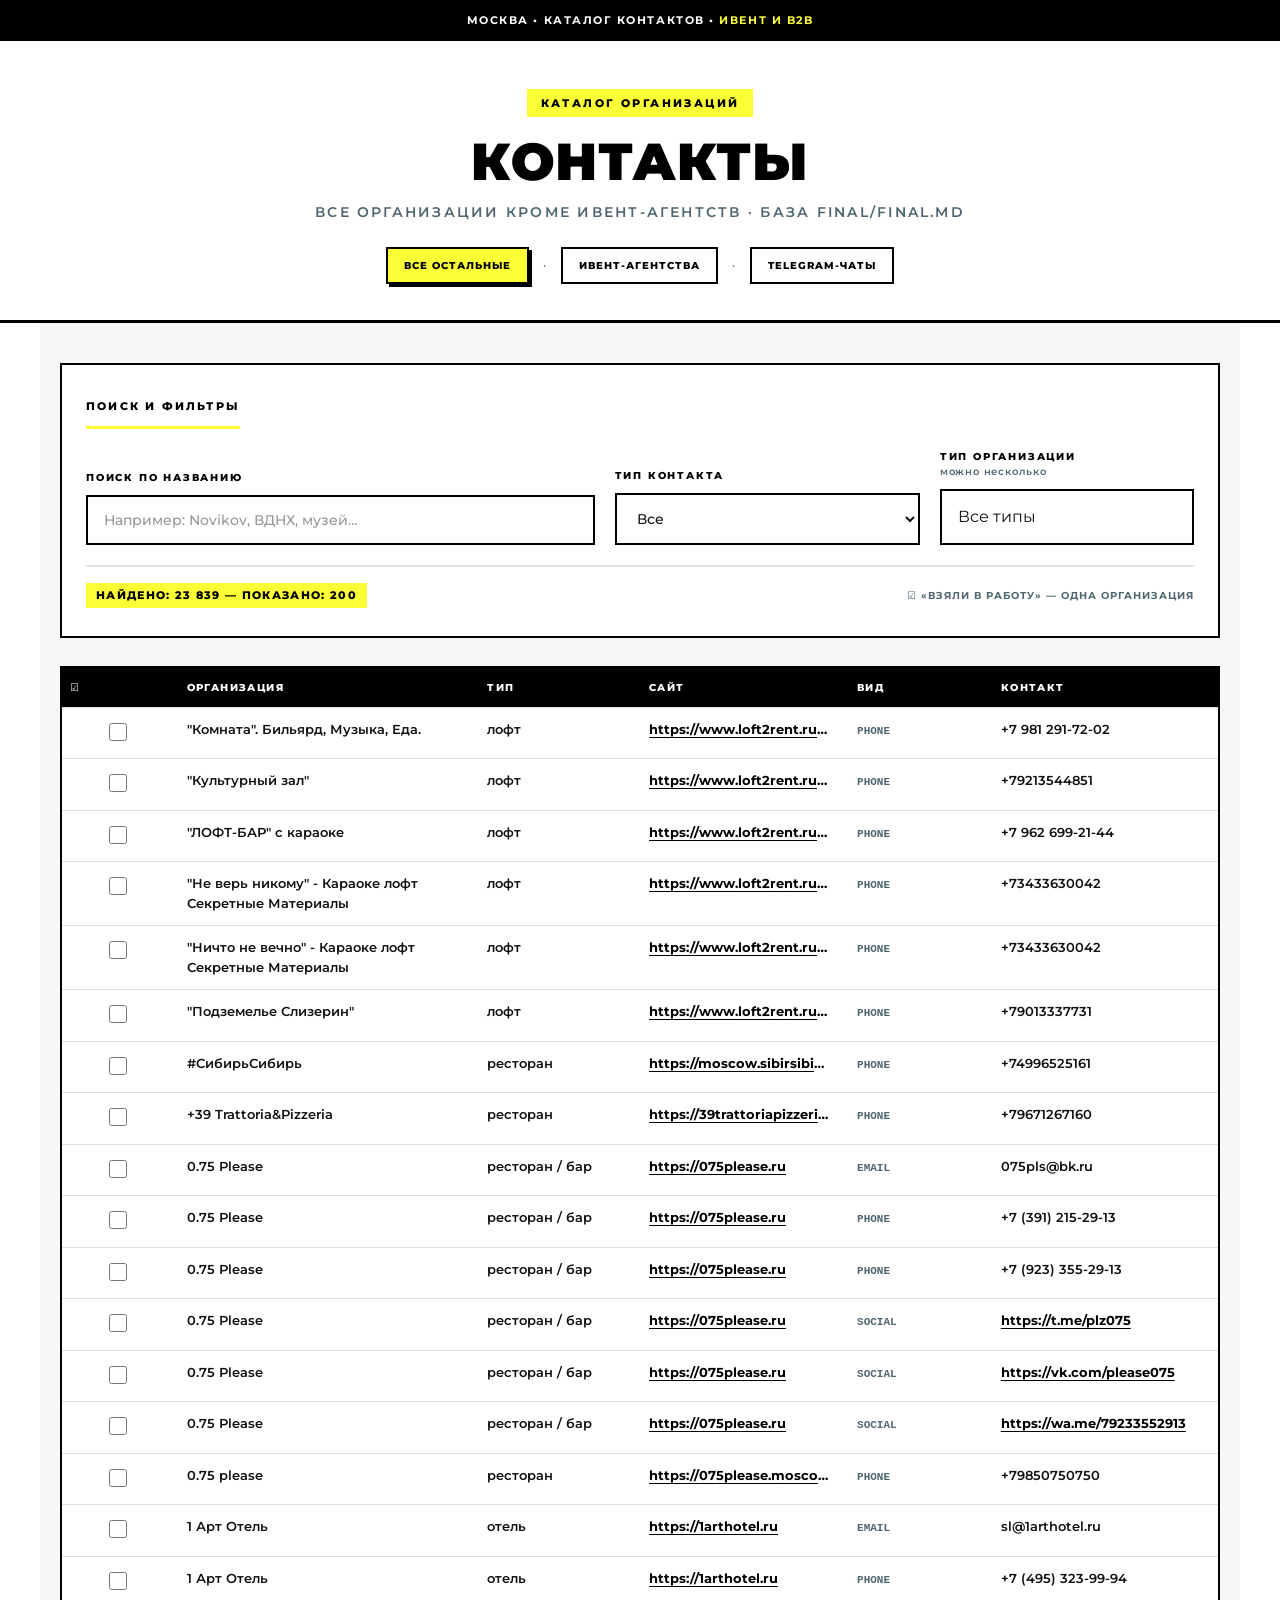
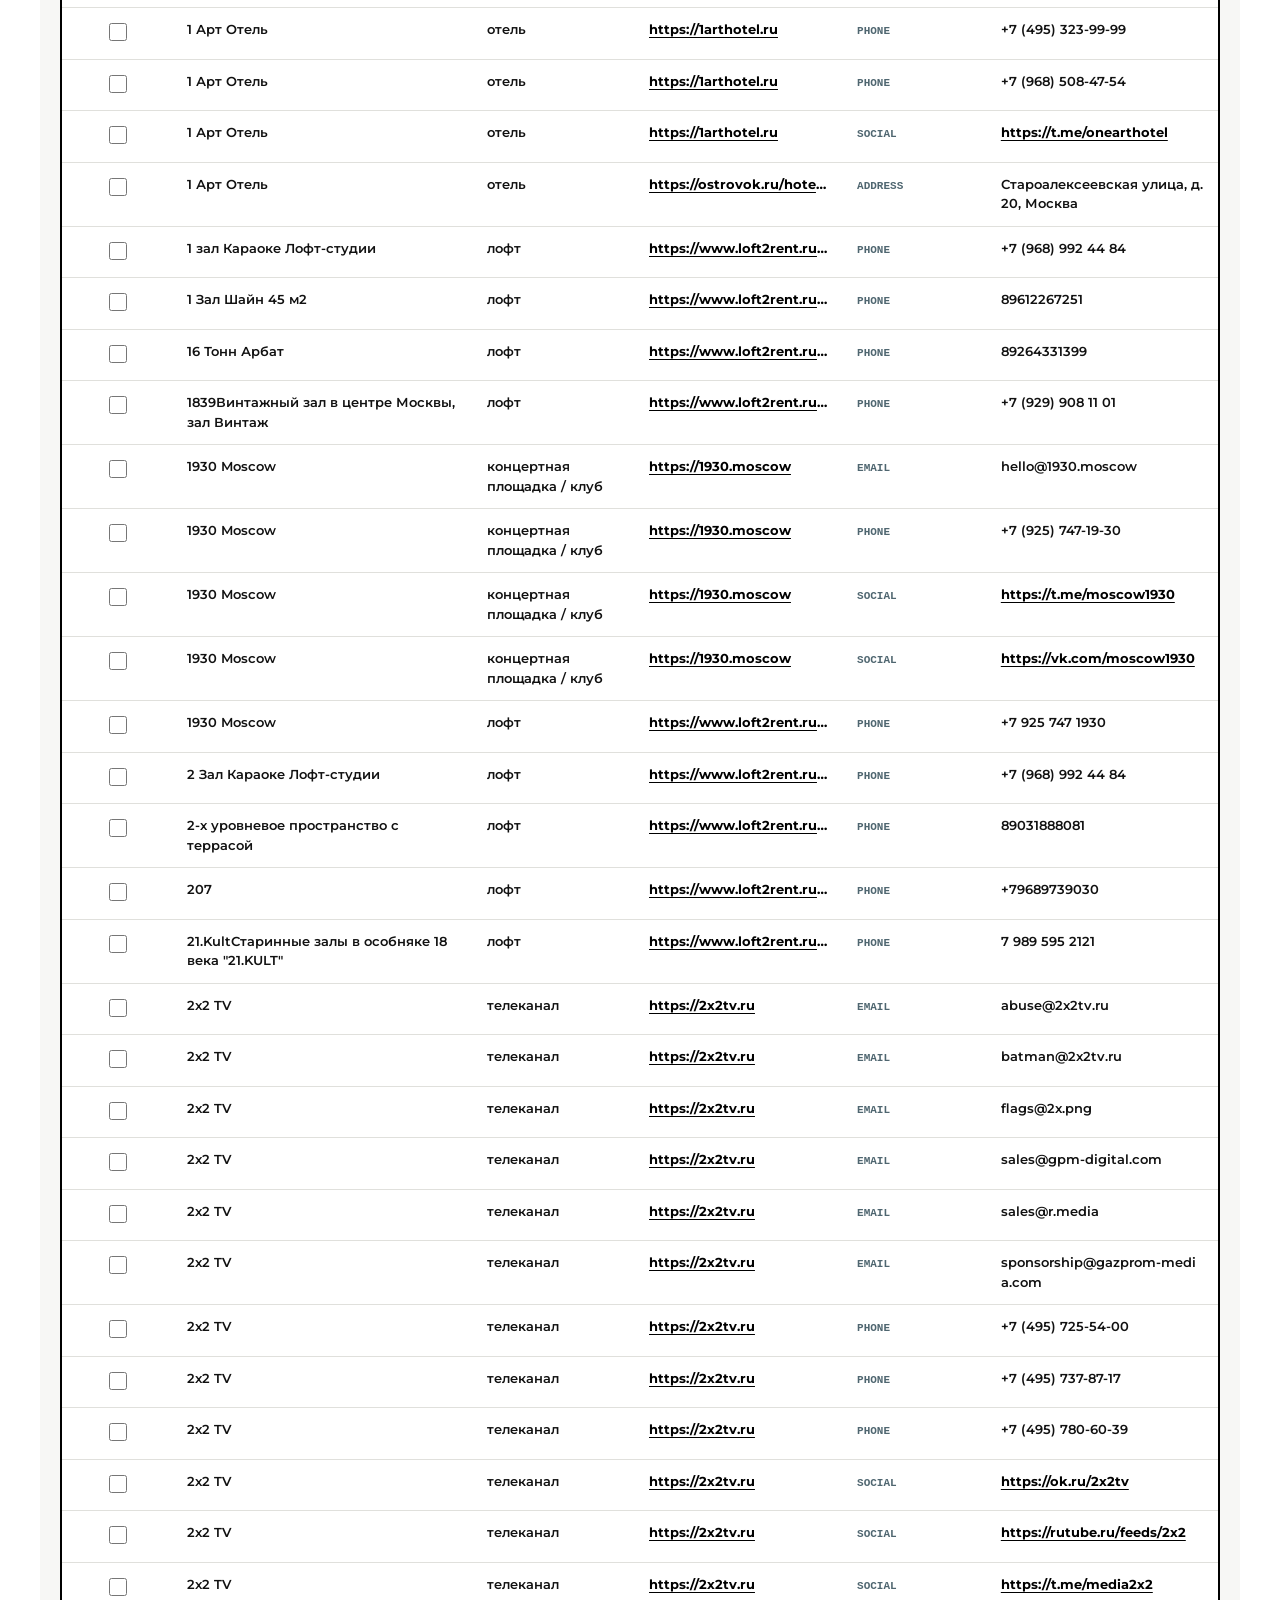
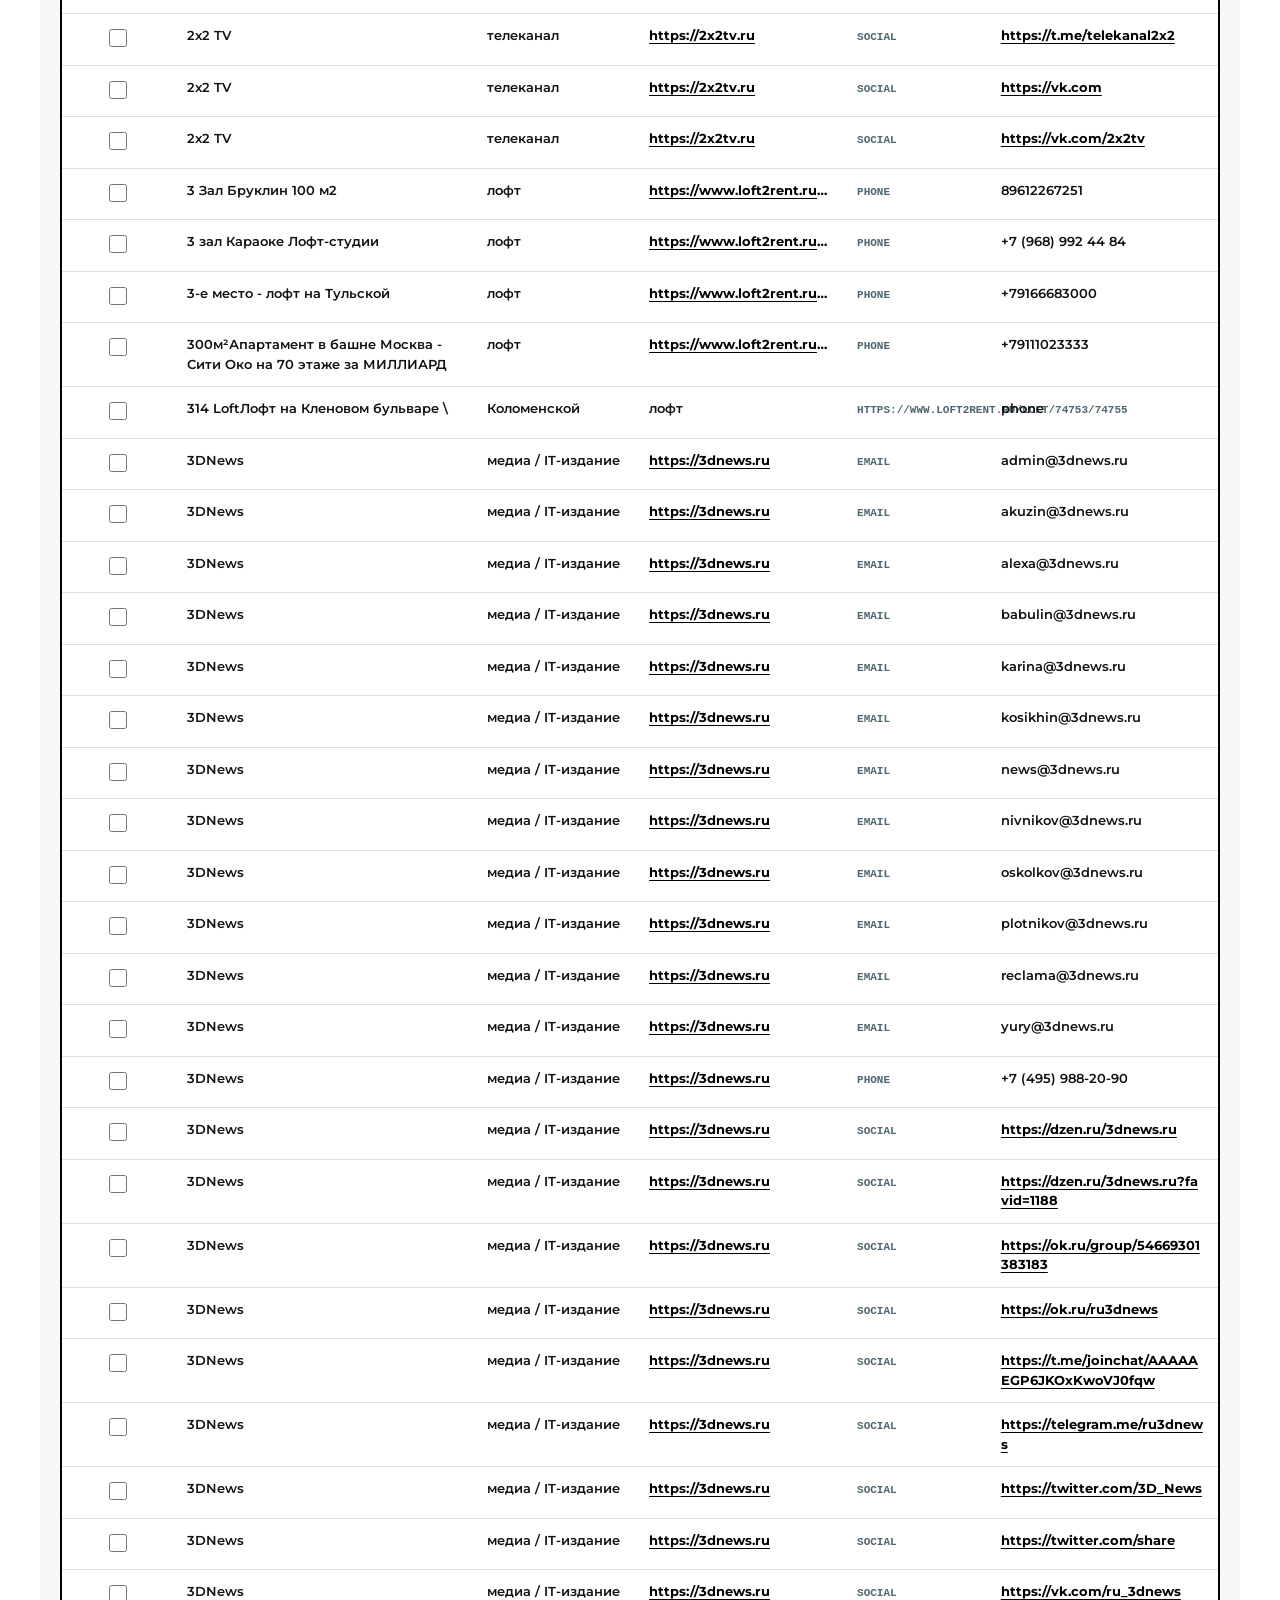
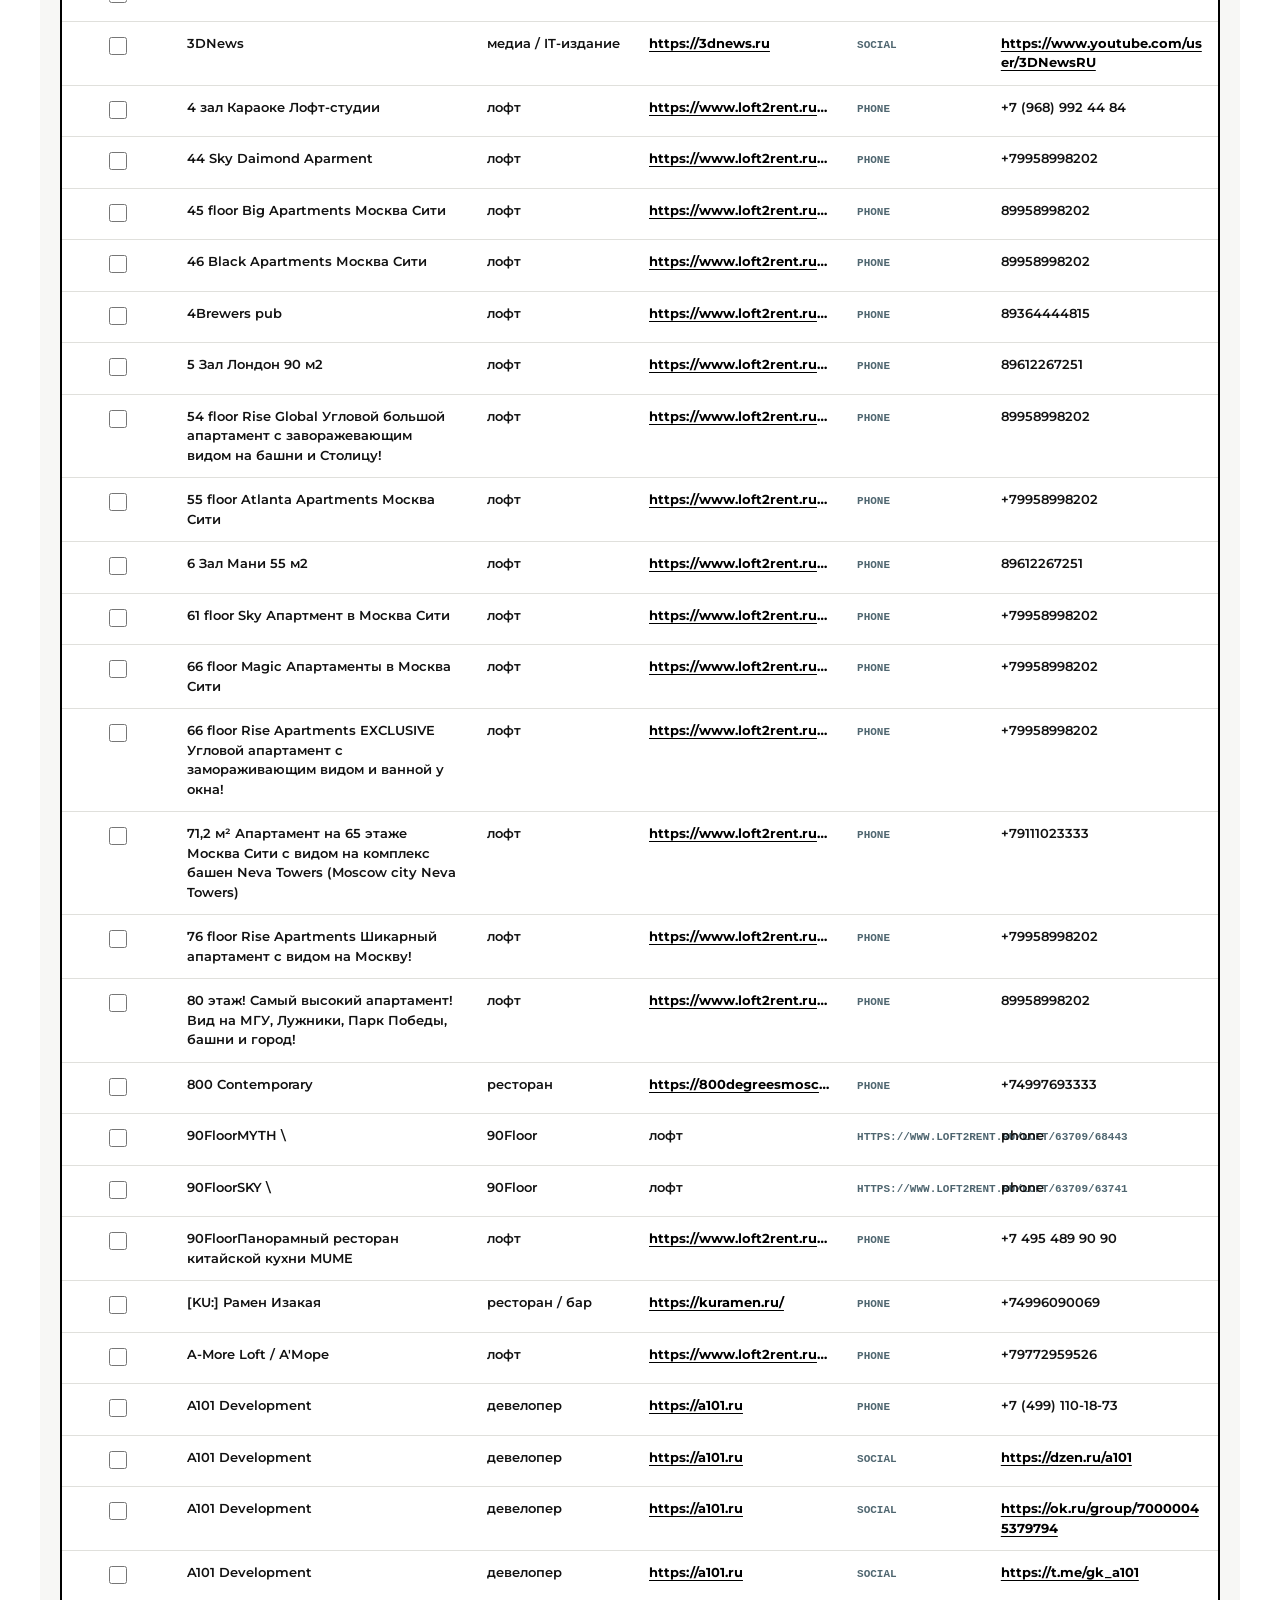
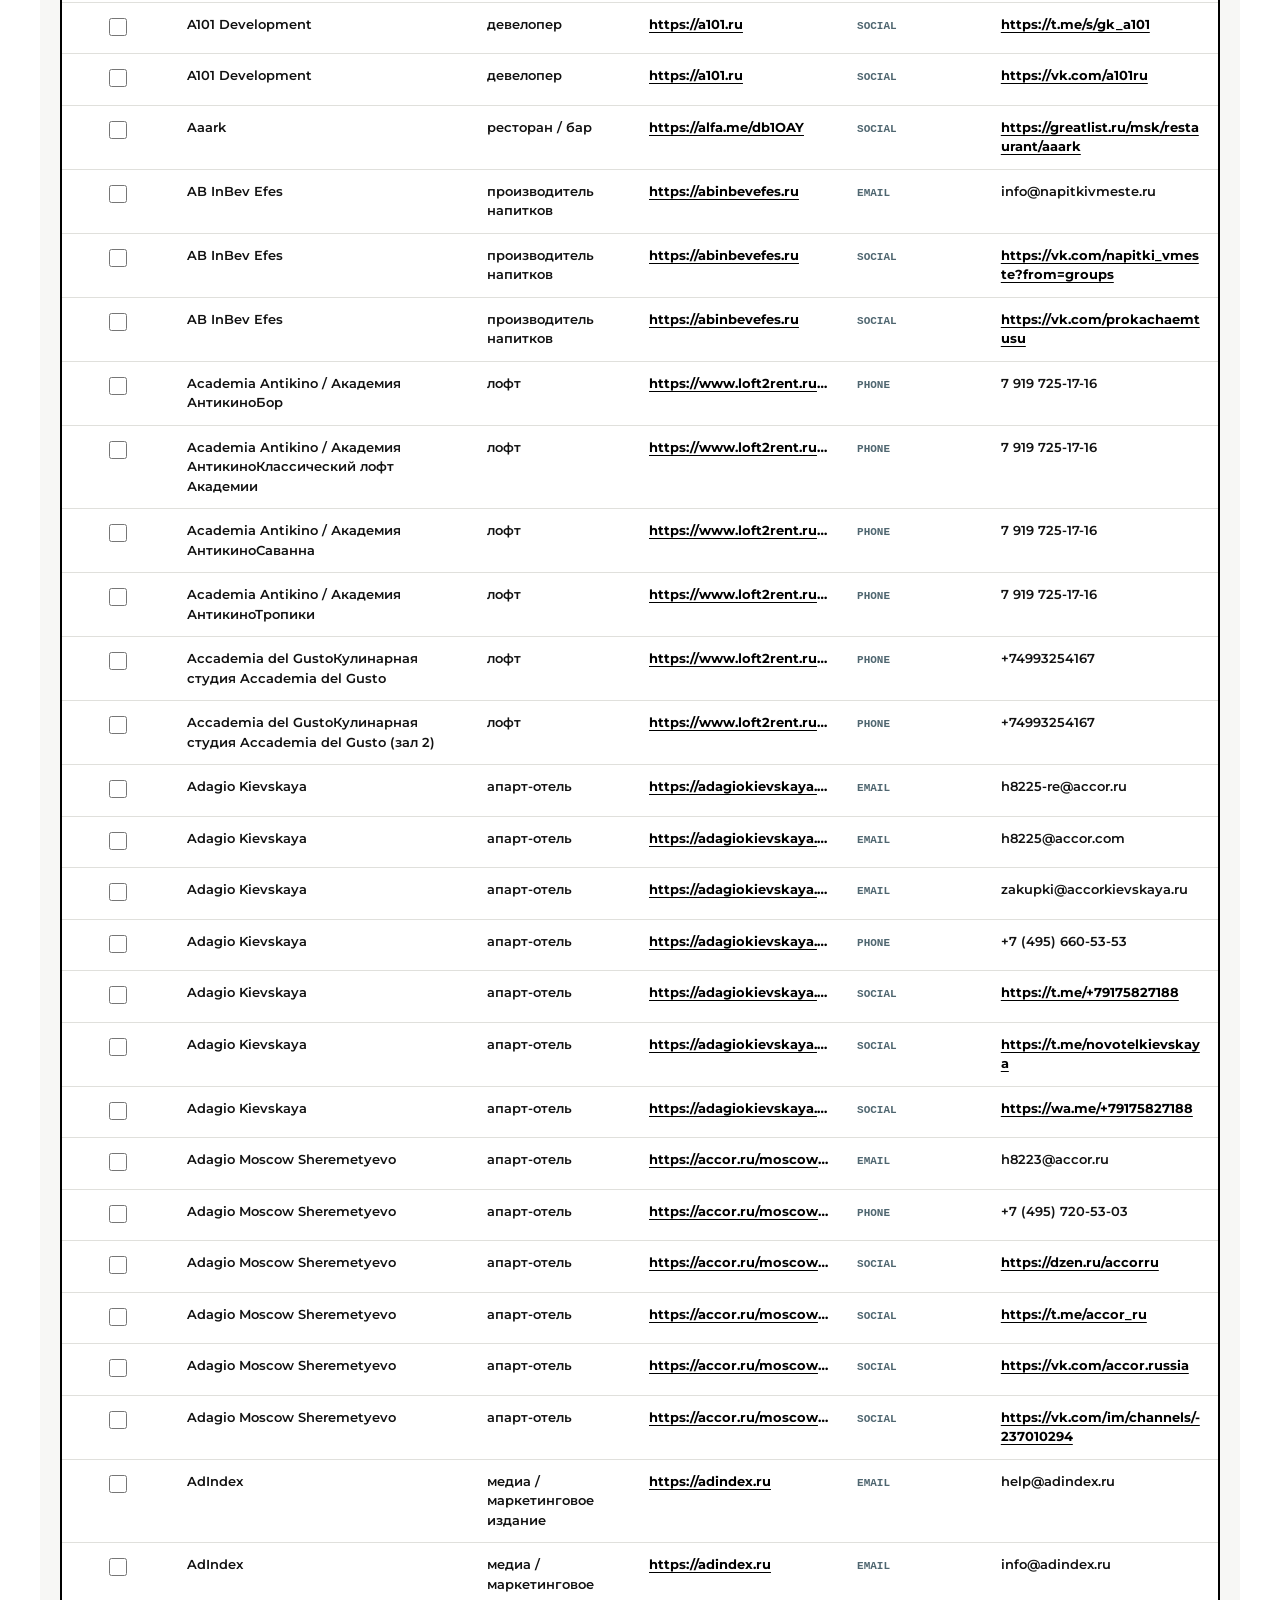
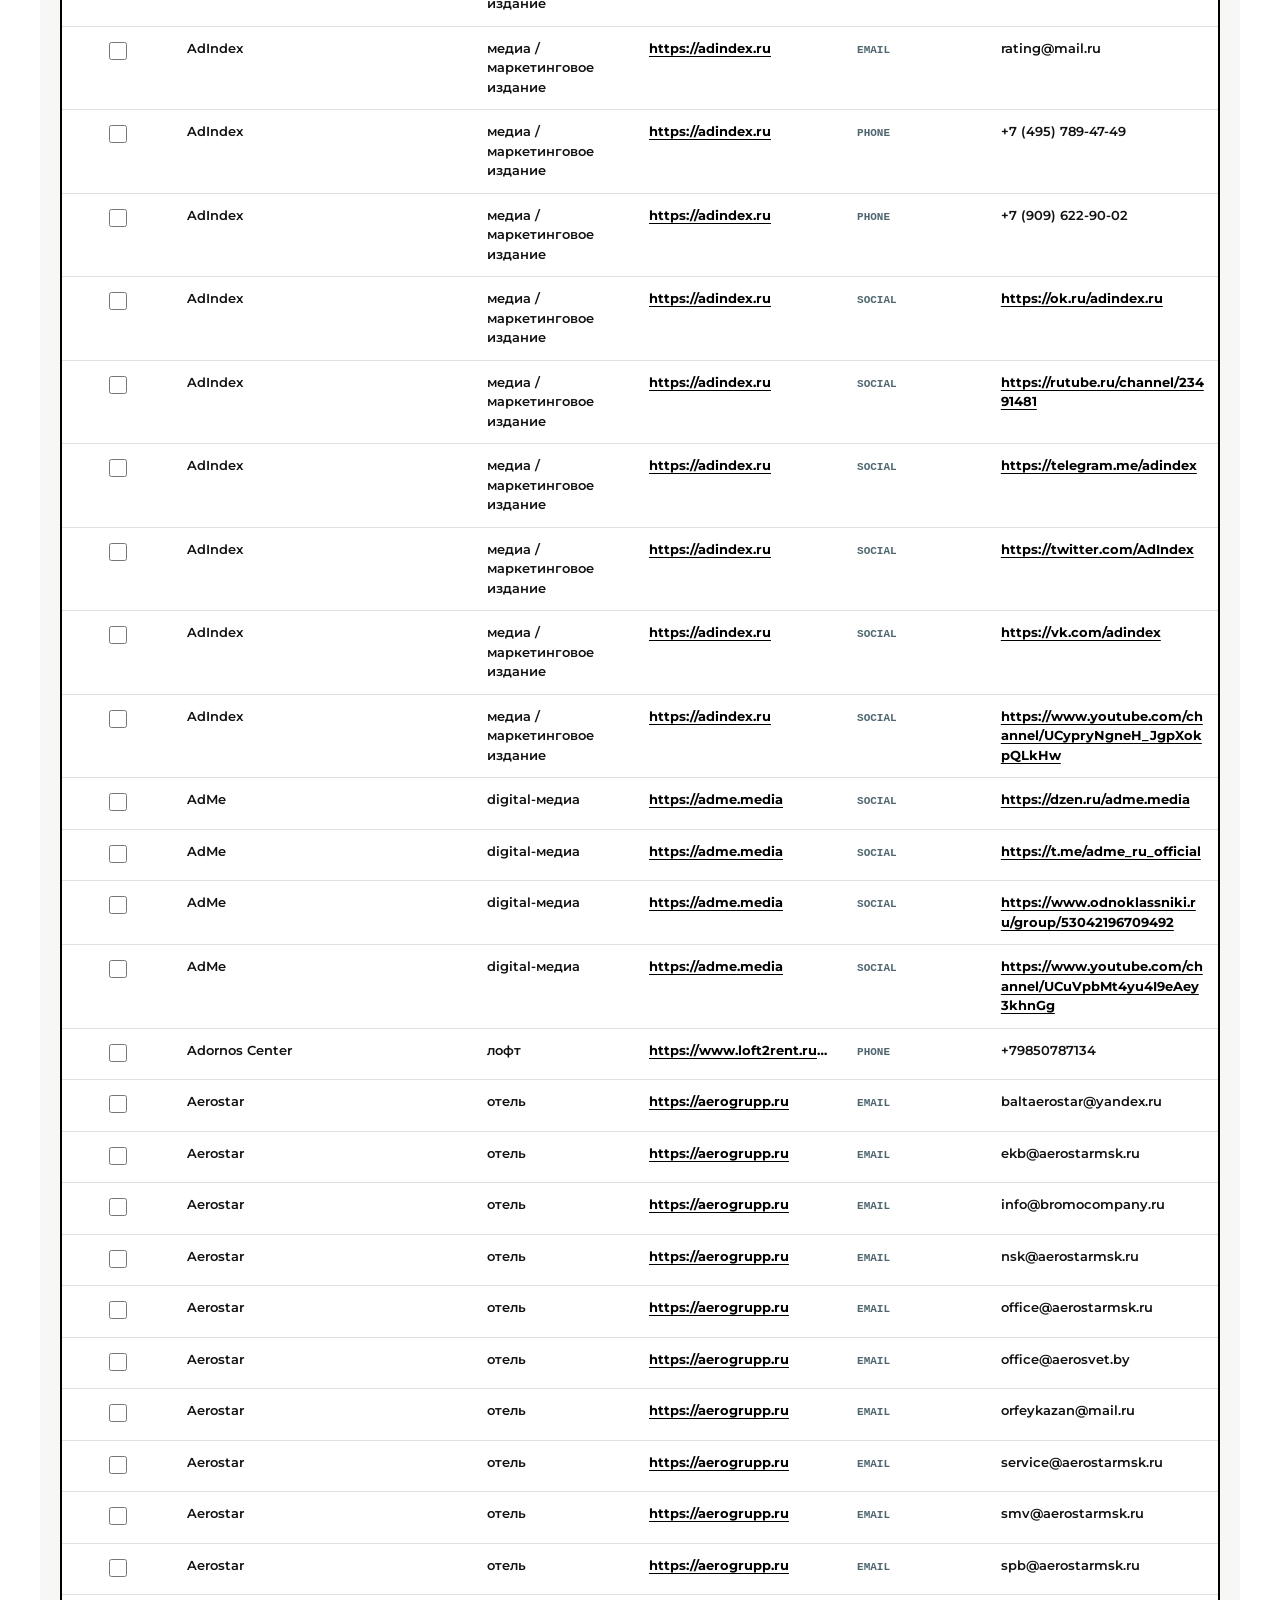
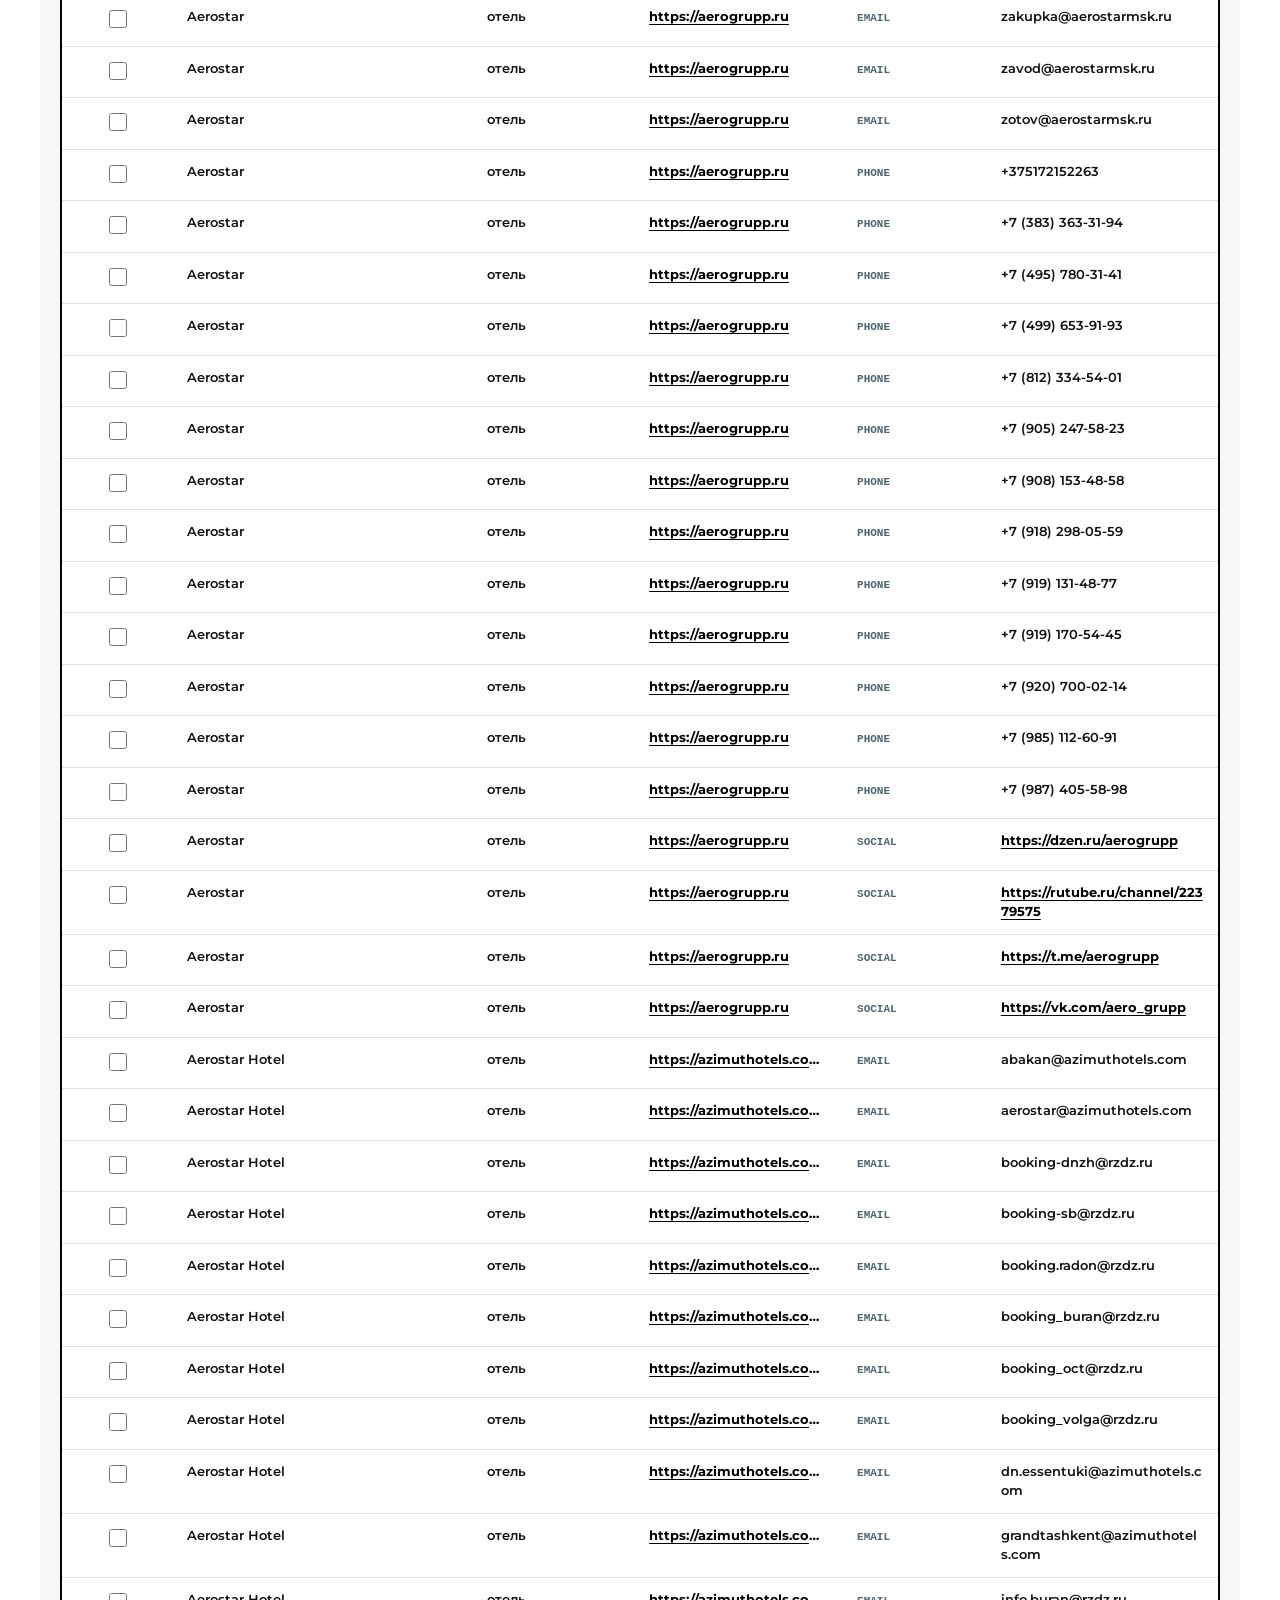
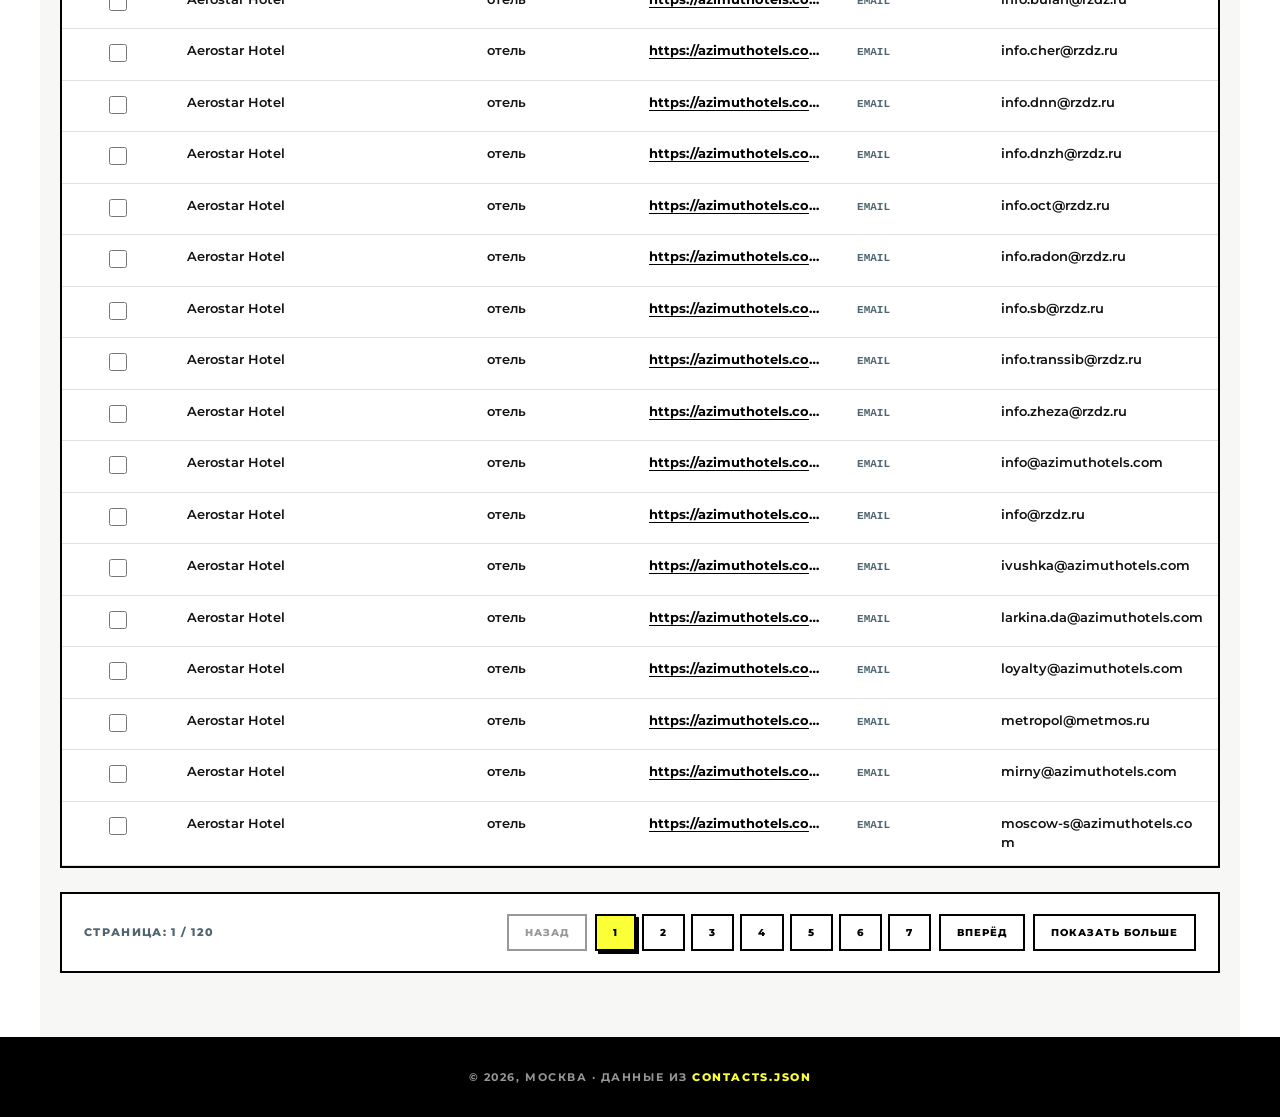
==== commit f7abb583: "898" ====
--- a/docs/index.html
+++ b/docs/index.html
@@ -22,6 +22,8 @@
           <a href="./index.html" class="nav-tab is-active" aria-current="page">Все остальные</a>
           <span class="dot" aria-hidden="true">•</span>
           <a href="./agencies.html" class="nav-tab">Ивент-агентства</a>
+          <span class="dot" aria-hidden="true">•</span>
+          <a href="./telegram.html" class="nav-tab">Telegram-чаты</a>
         </nav>
       </div>
     </header>
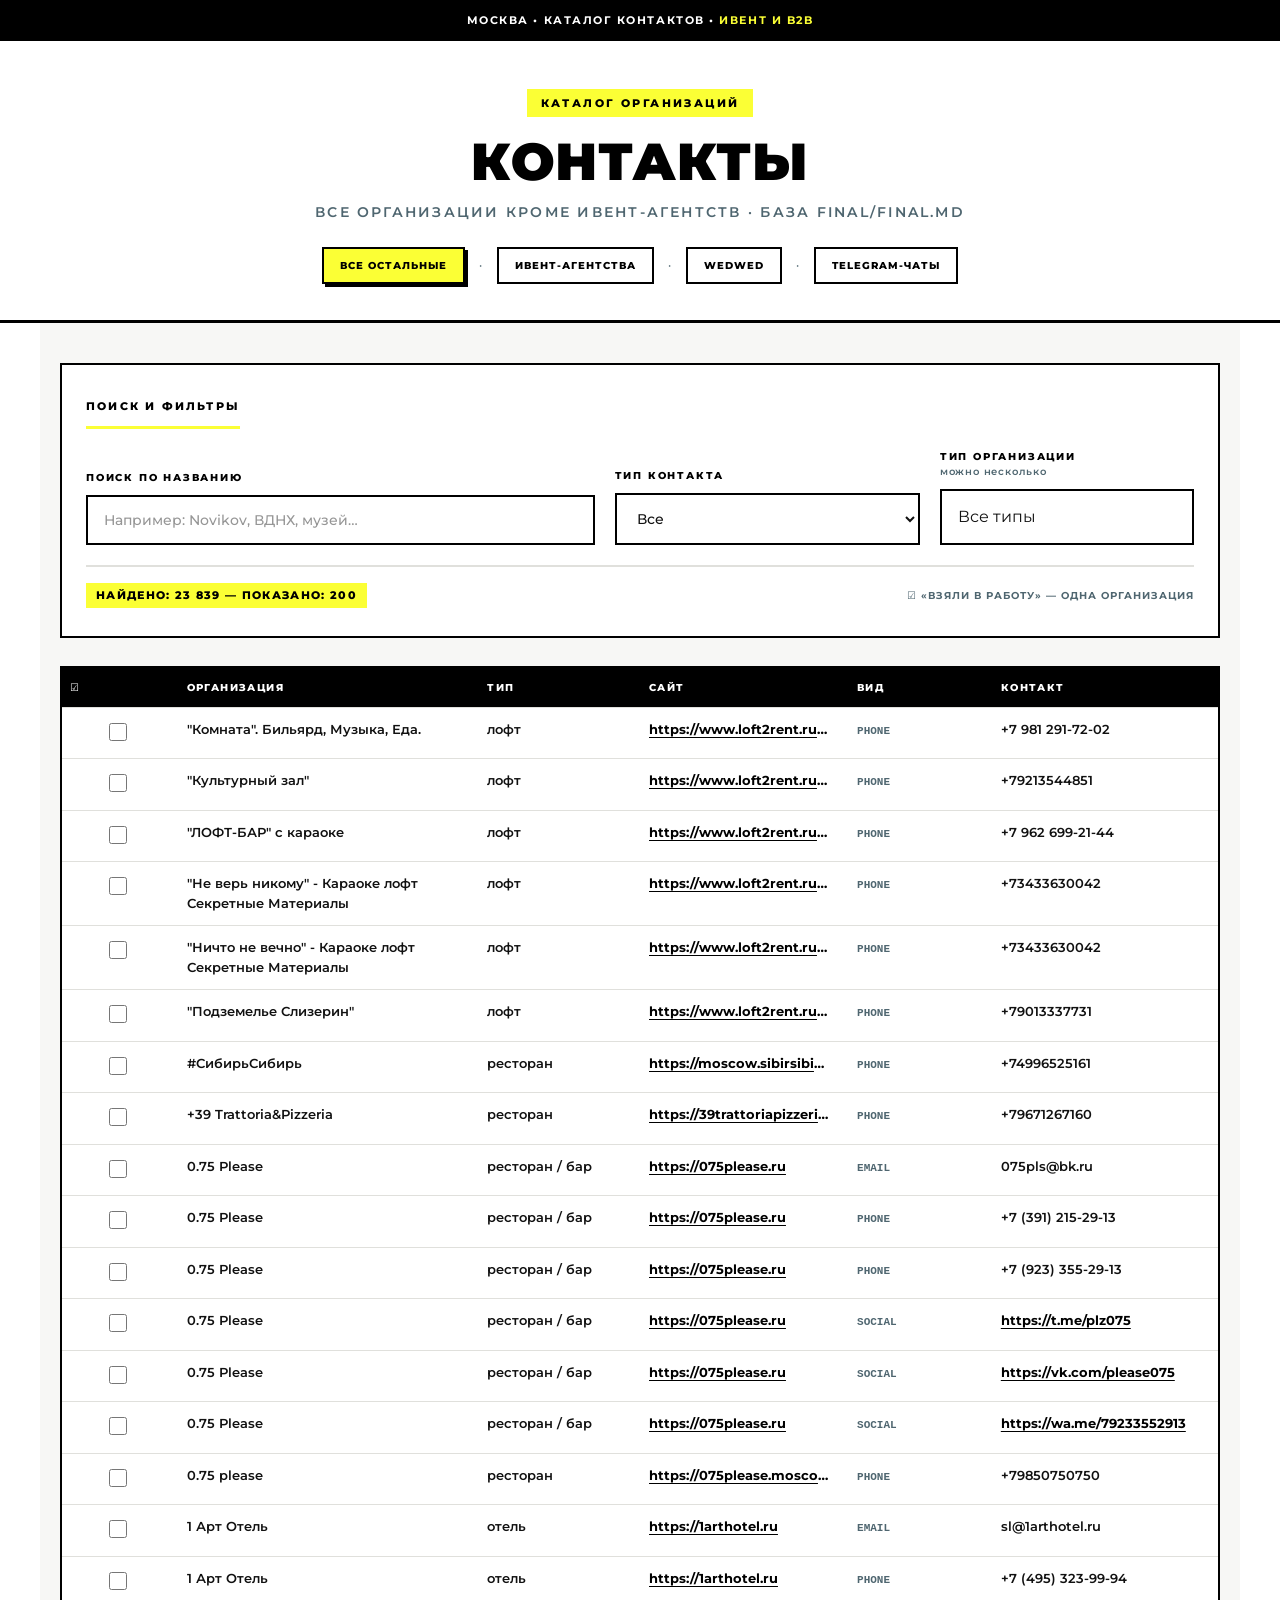
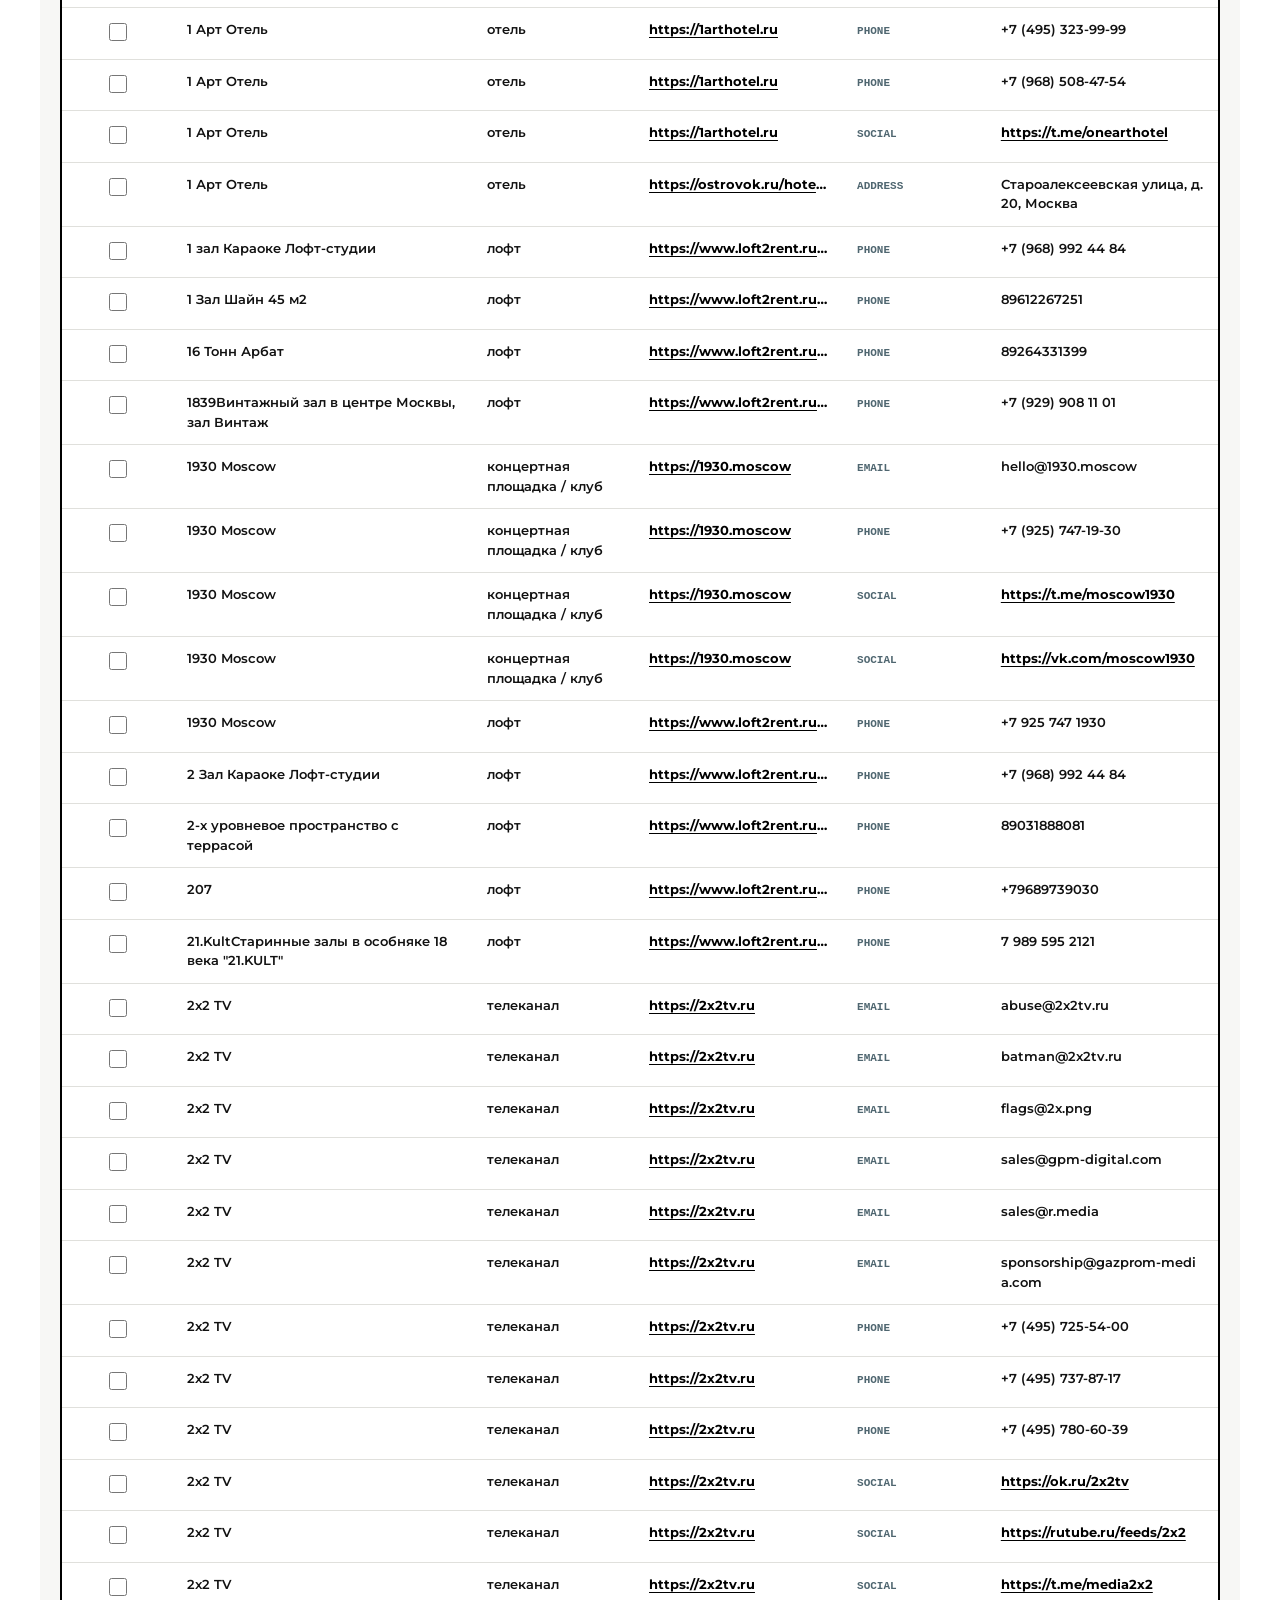
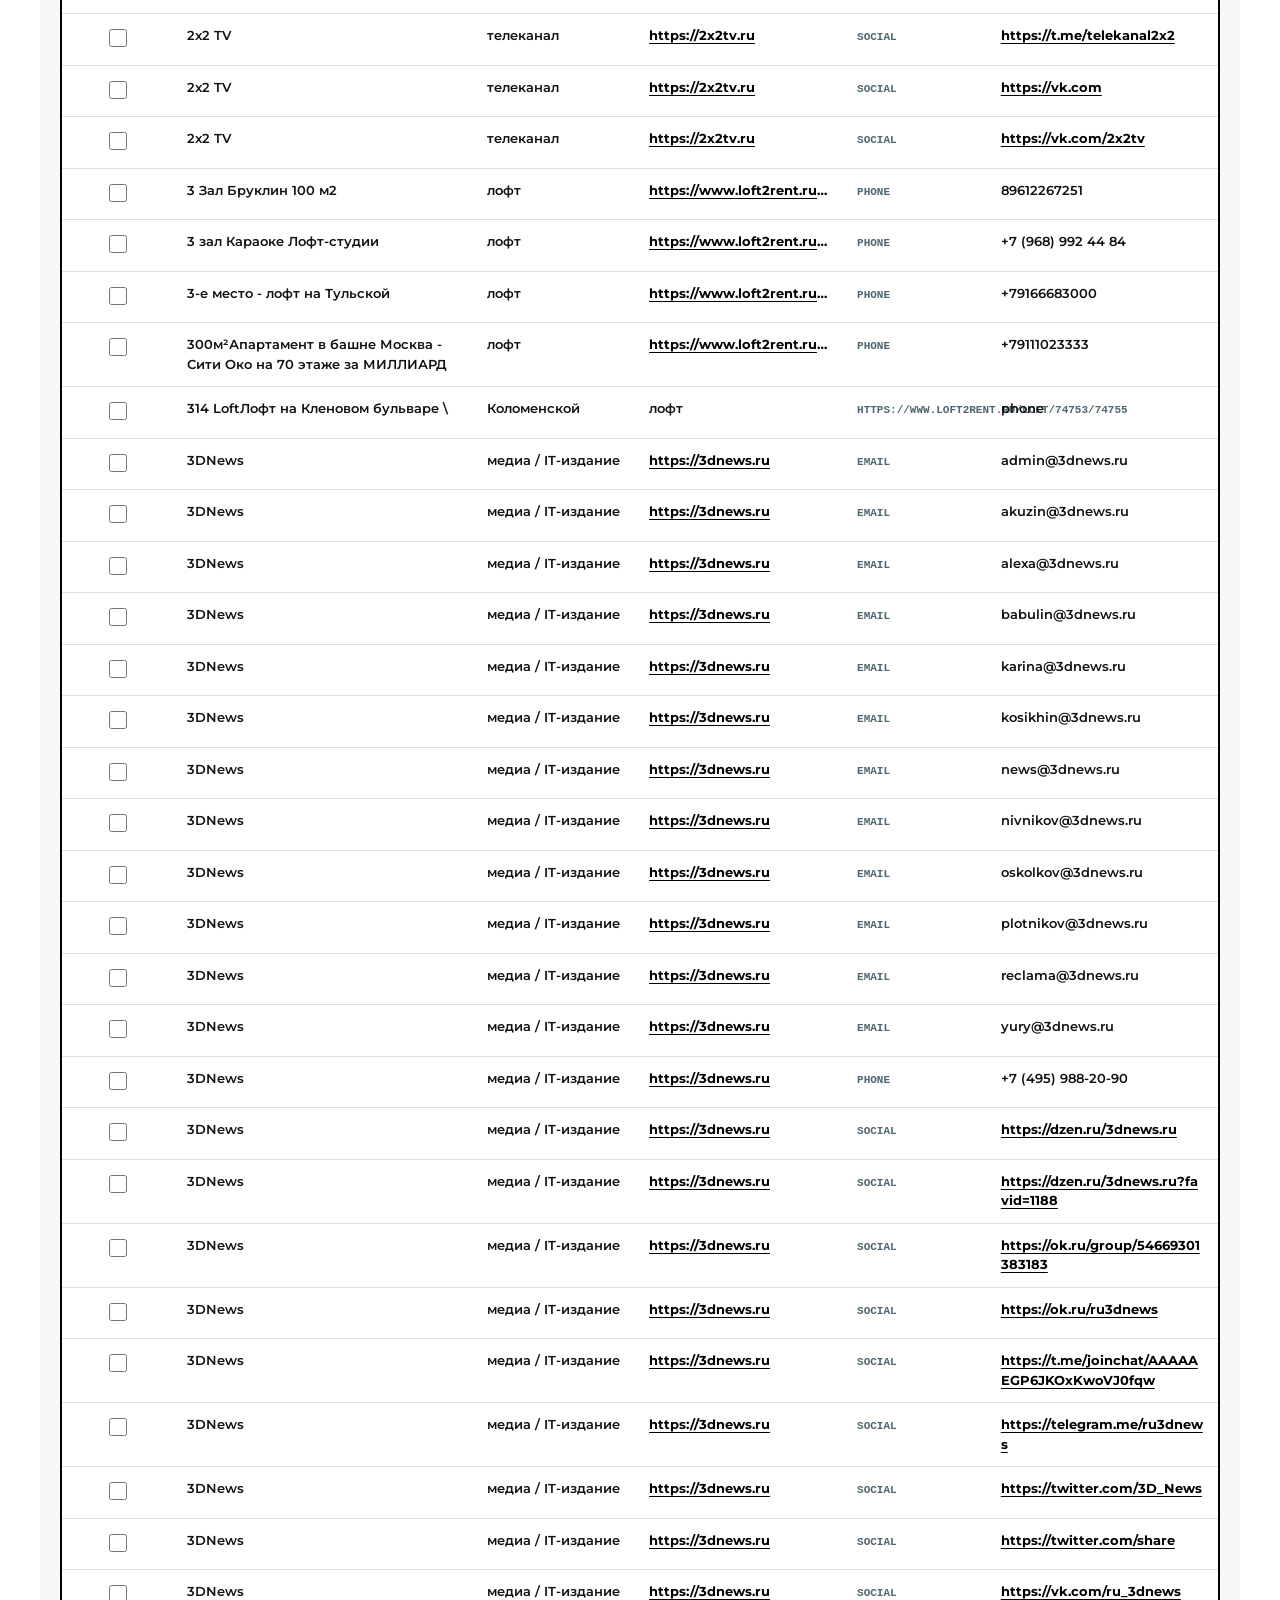
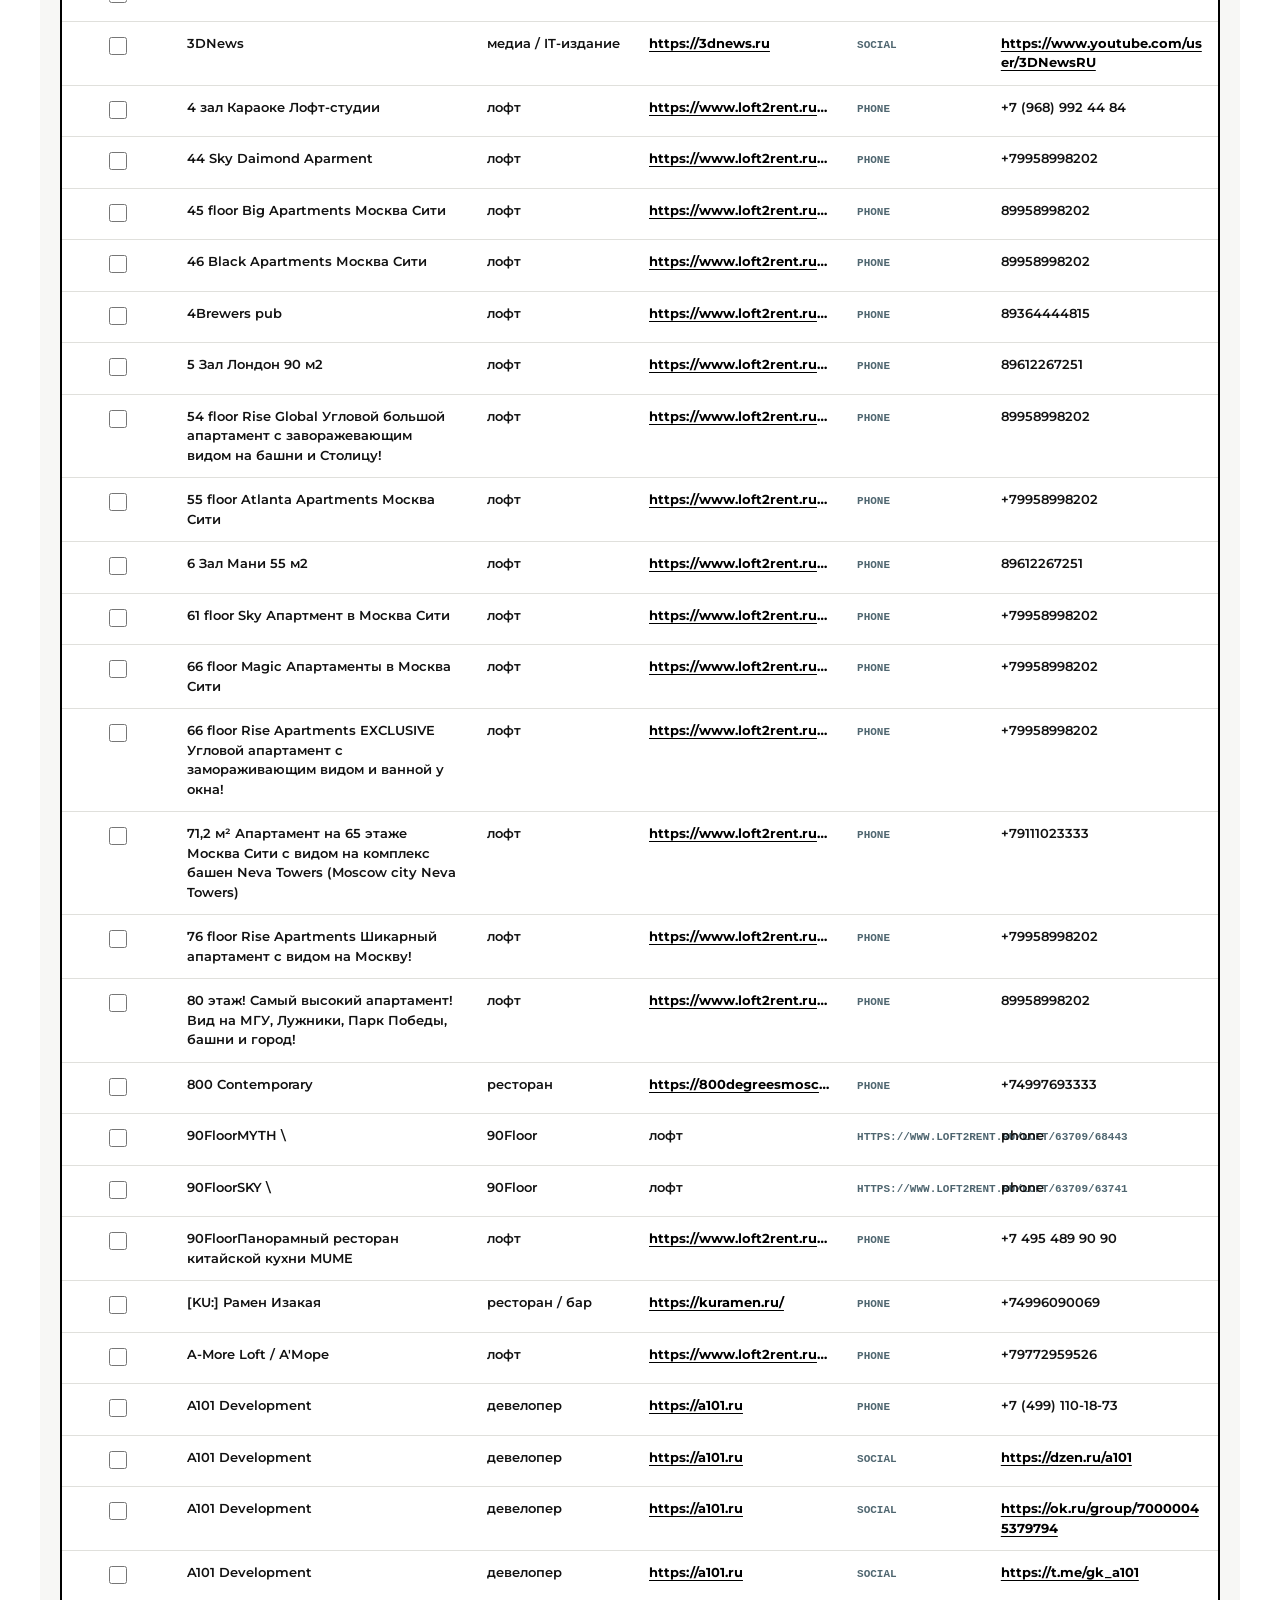
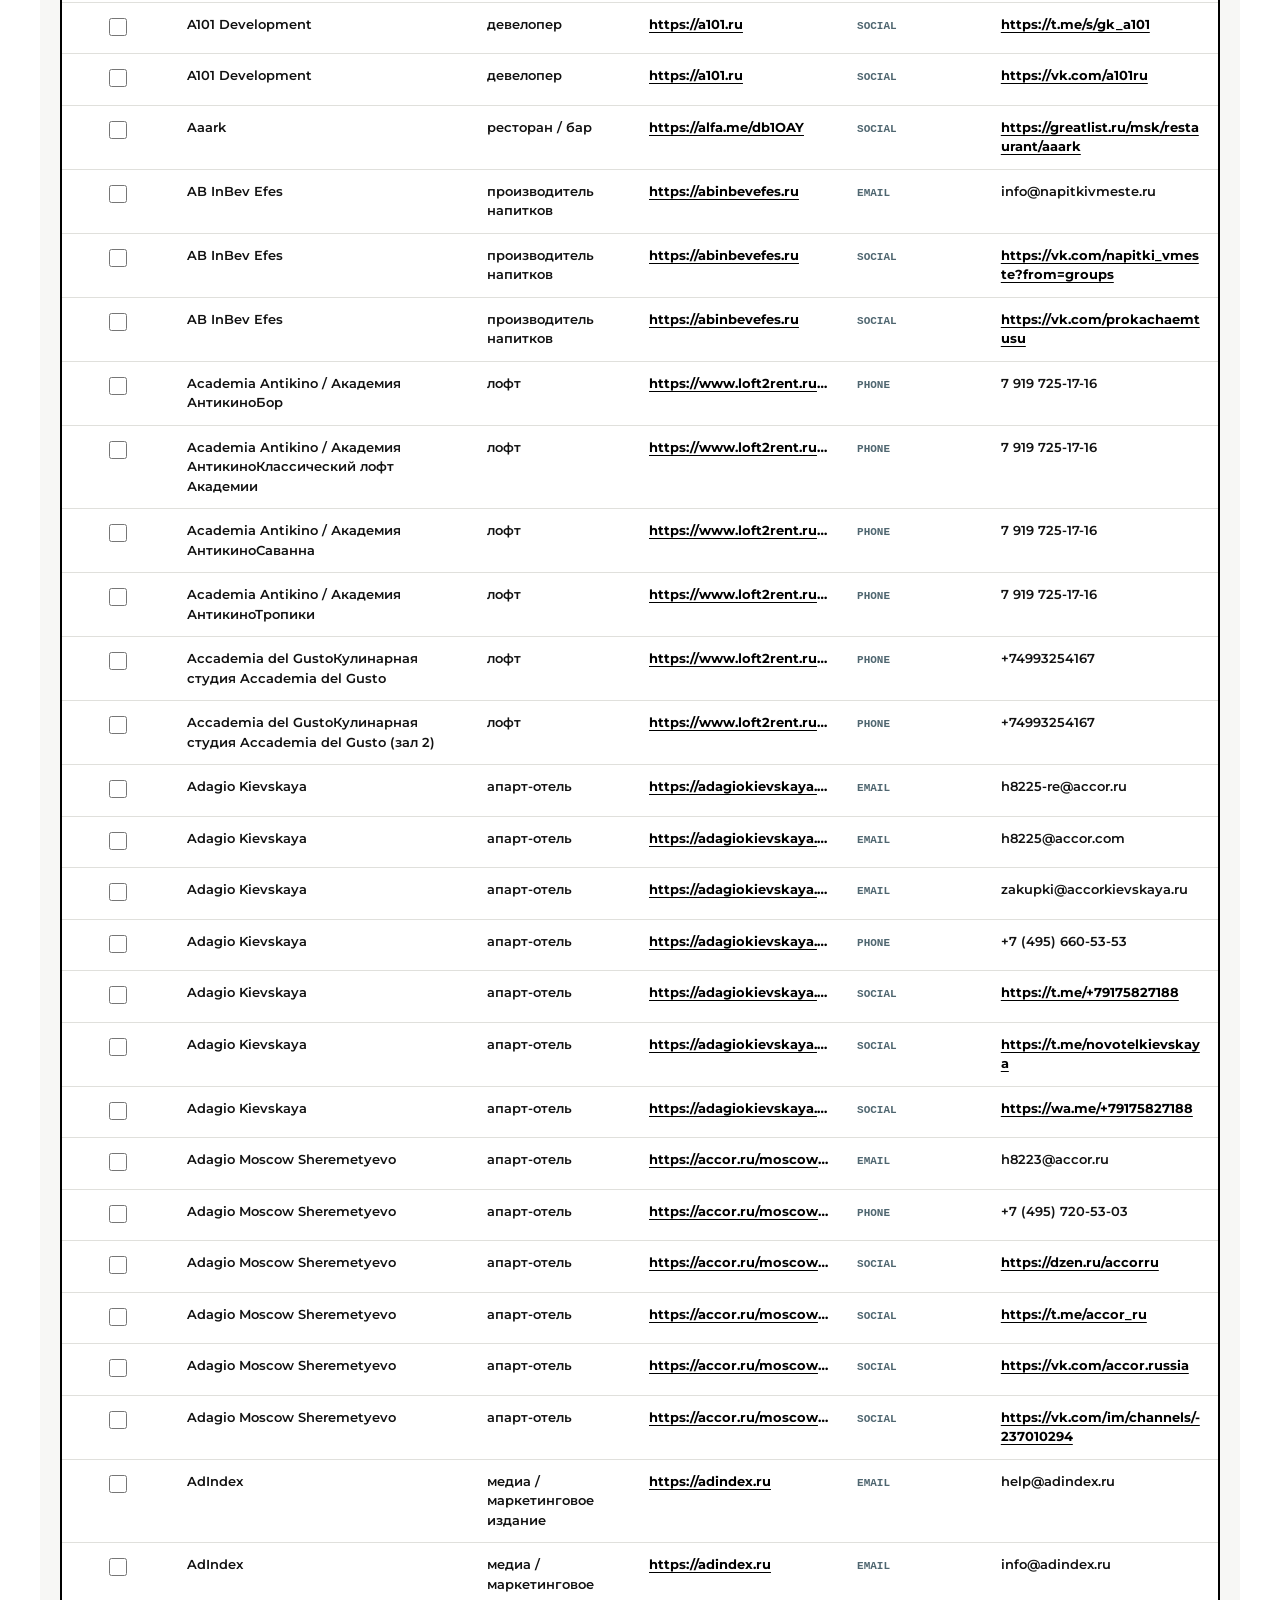
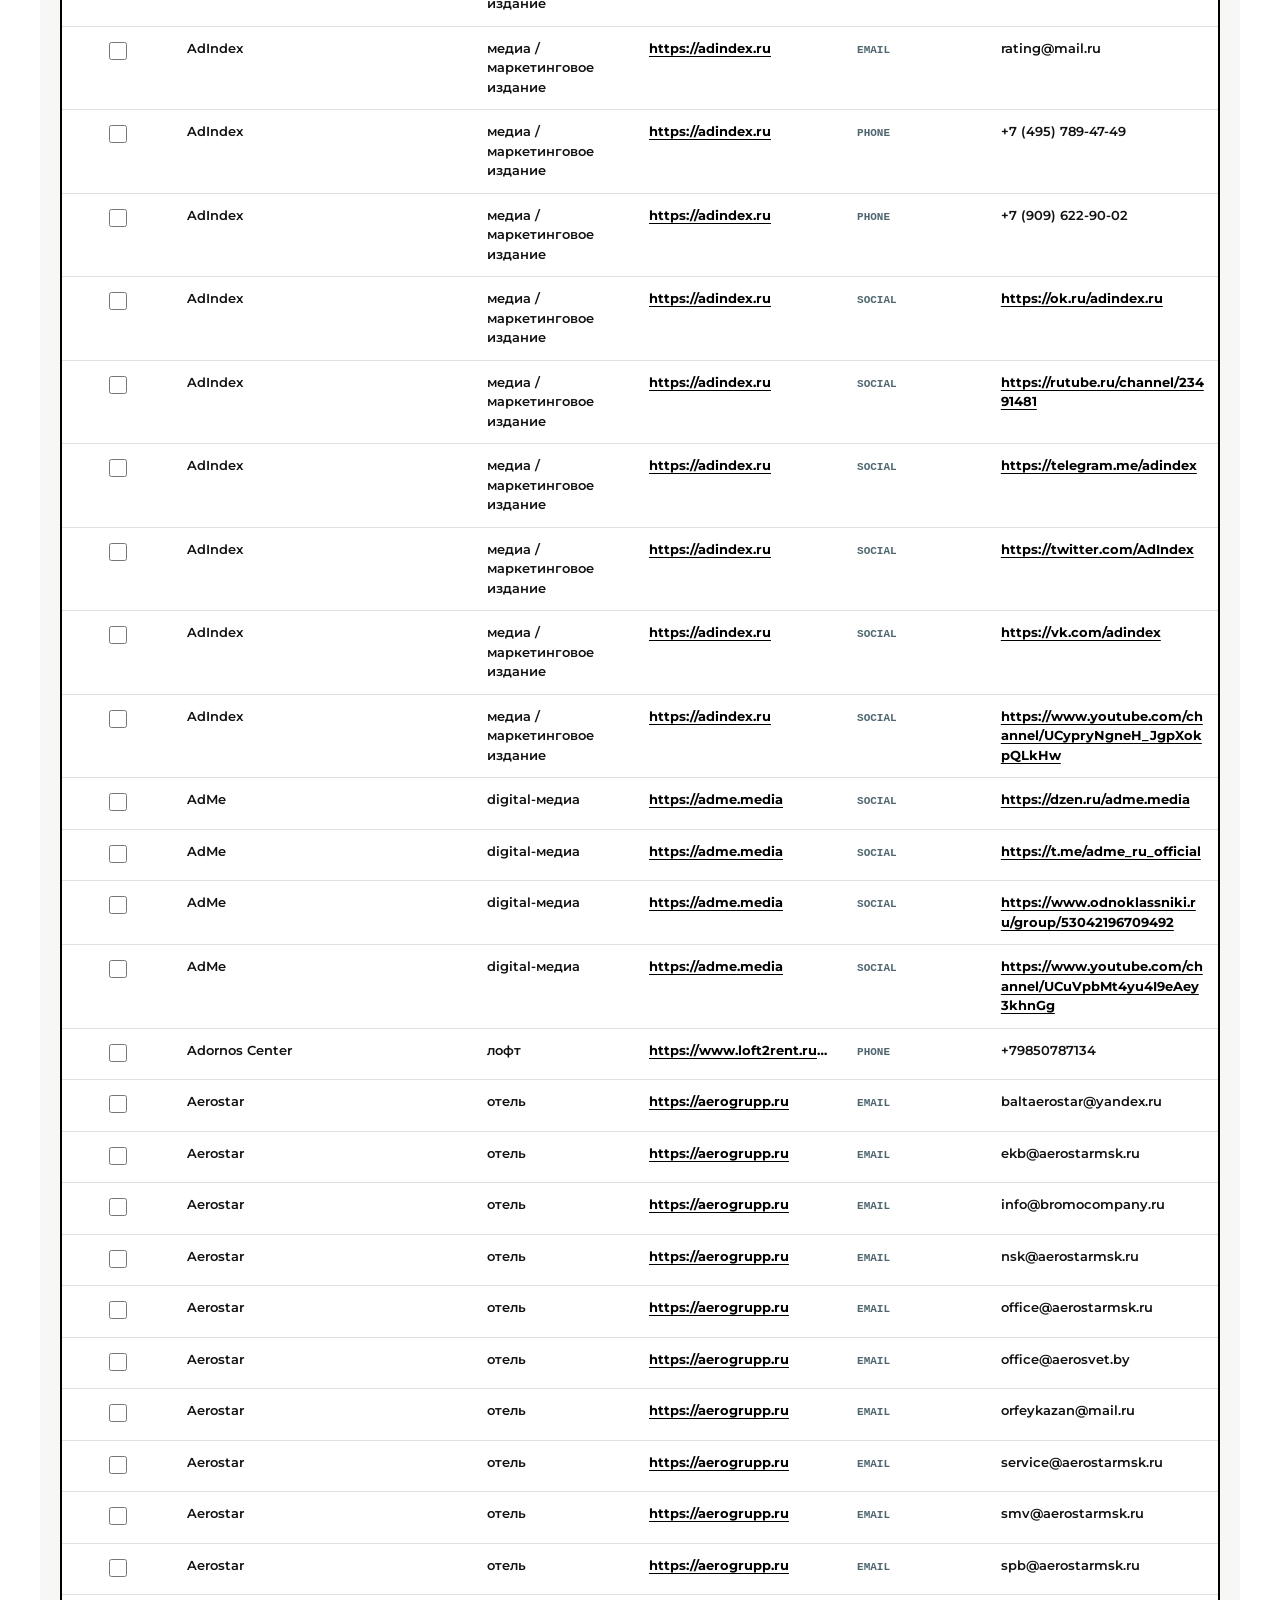
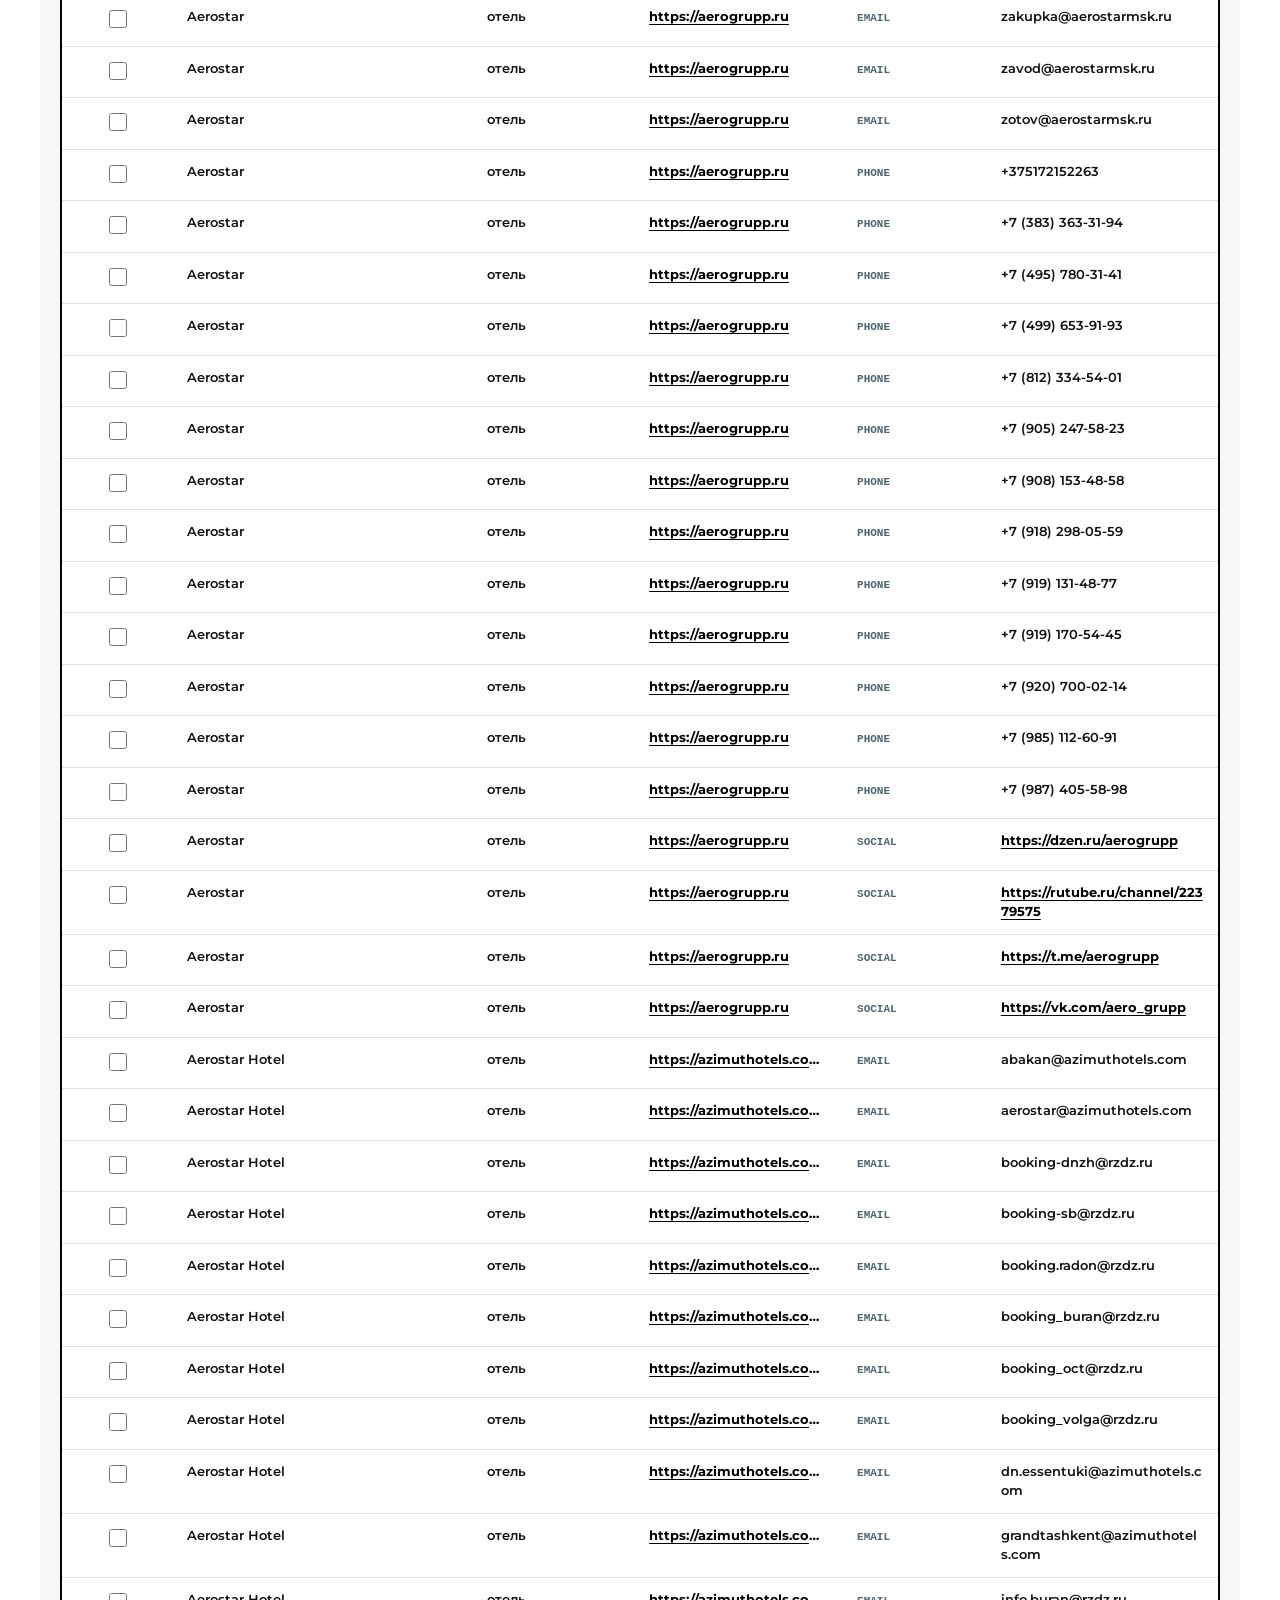
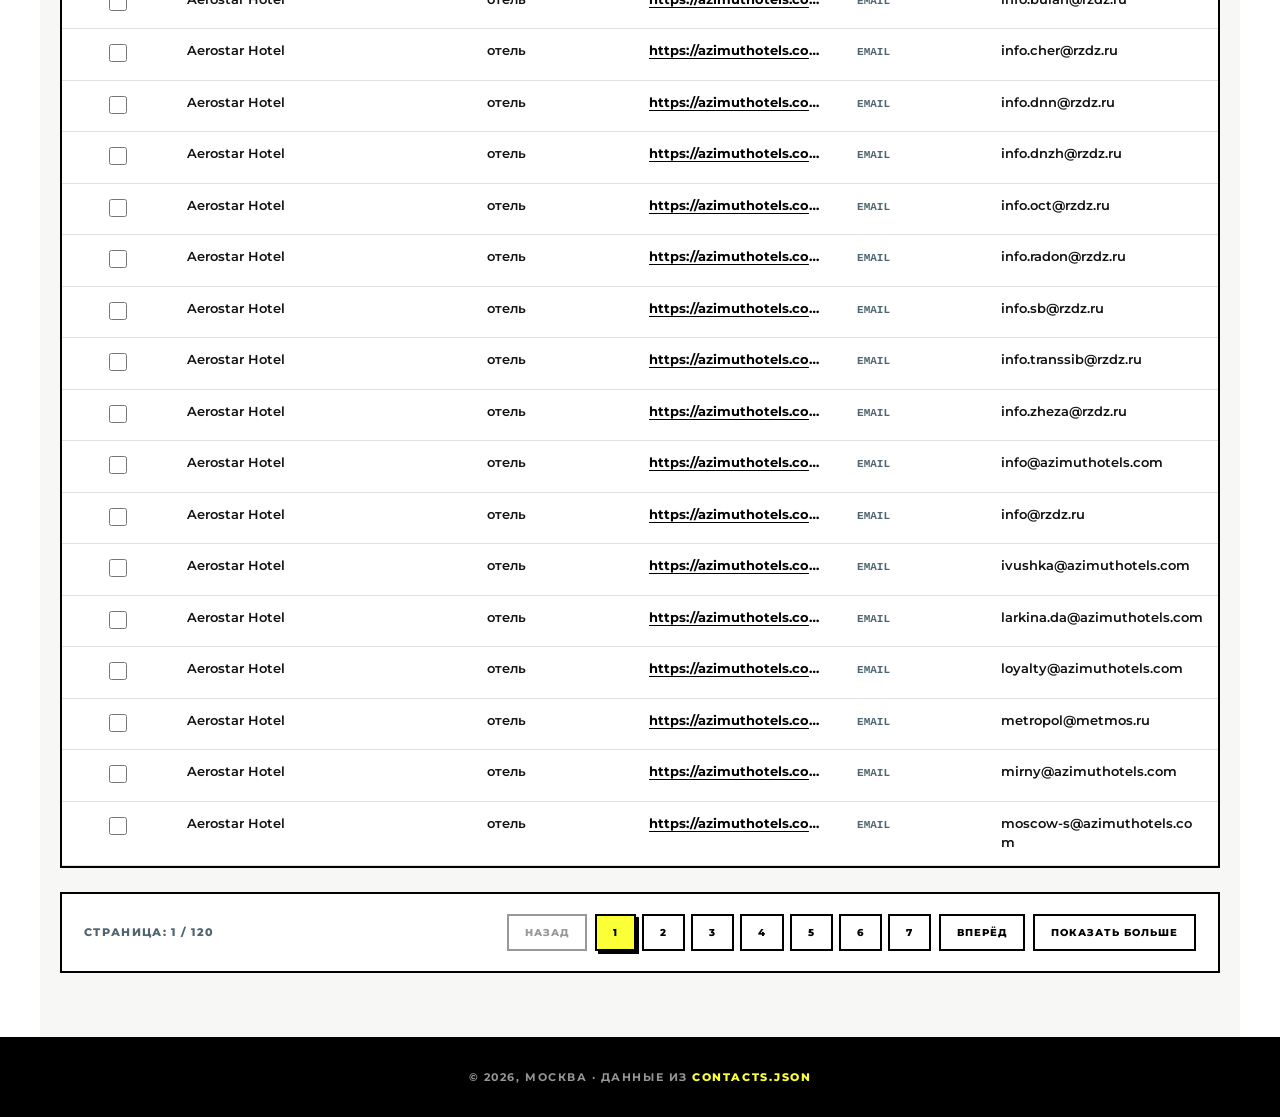
==== commit 44710b32: "787" ====
--- a/docs/index.html
+++ b/docs/index.html
@@ -22,6 +22,8 @@
           <a href="./index.html" class="nav-tab is-active" aria-current="page">Все остальные</a>
           <span class="dot" aria-hidden="true">•</span>
           <a href="./agencies.html" class="nav-tab">Ивент-агентства</a>
+          <span class="dot" aria-hidden="true">•</span>
+          <a href="./wedwed.html" class="nav-tab">WedWed</a>
           <span class="dot" aria-hidden="true">•</span>
           <a href="./telegram.html" class="nav-tab">Telegram-чаты</a>
         </nav>
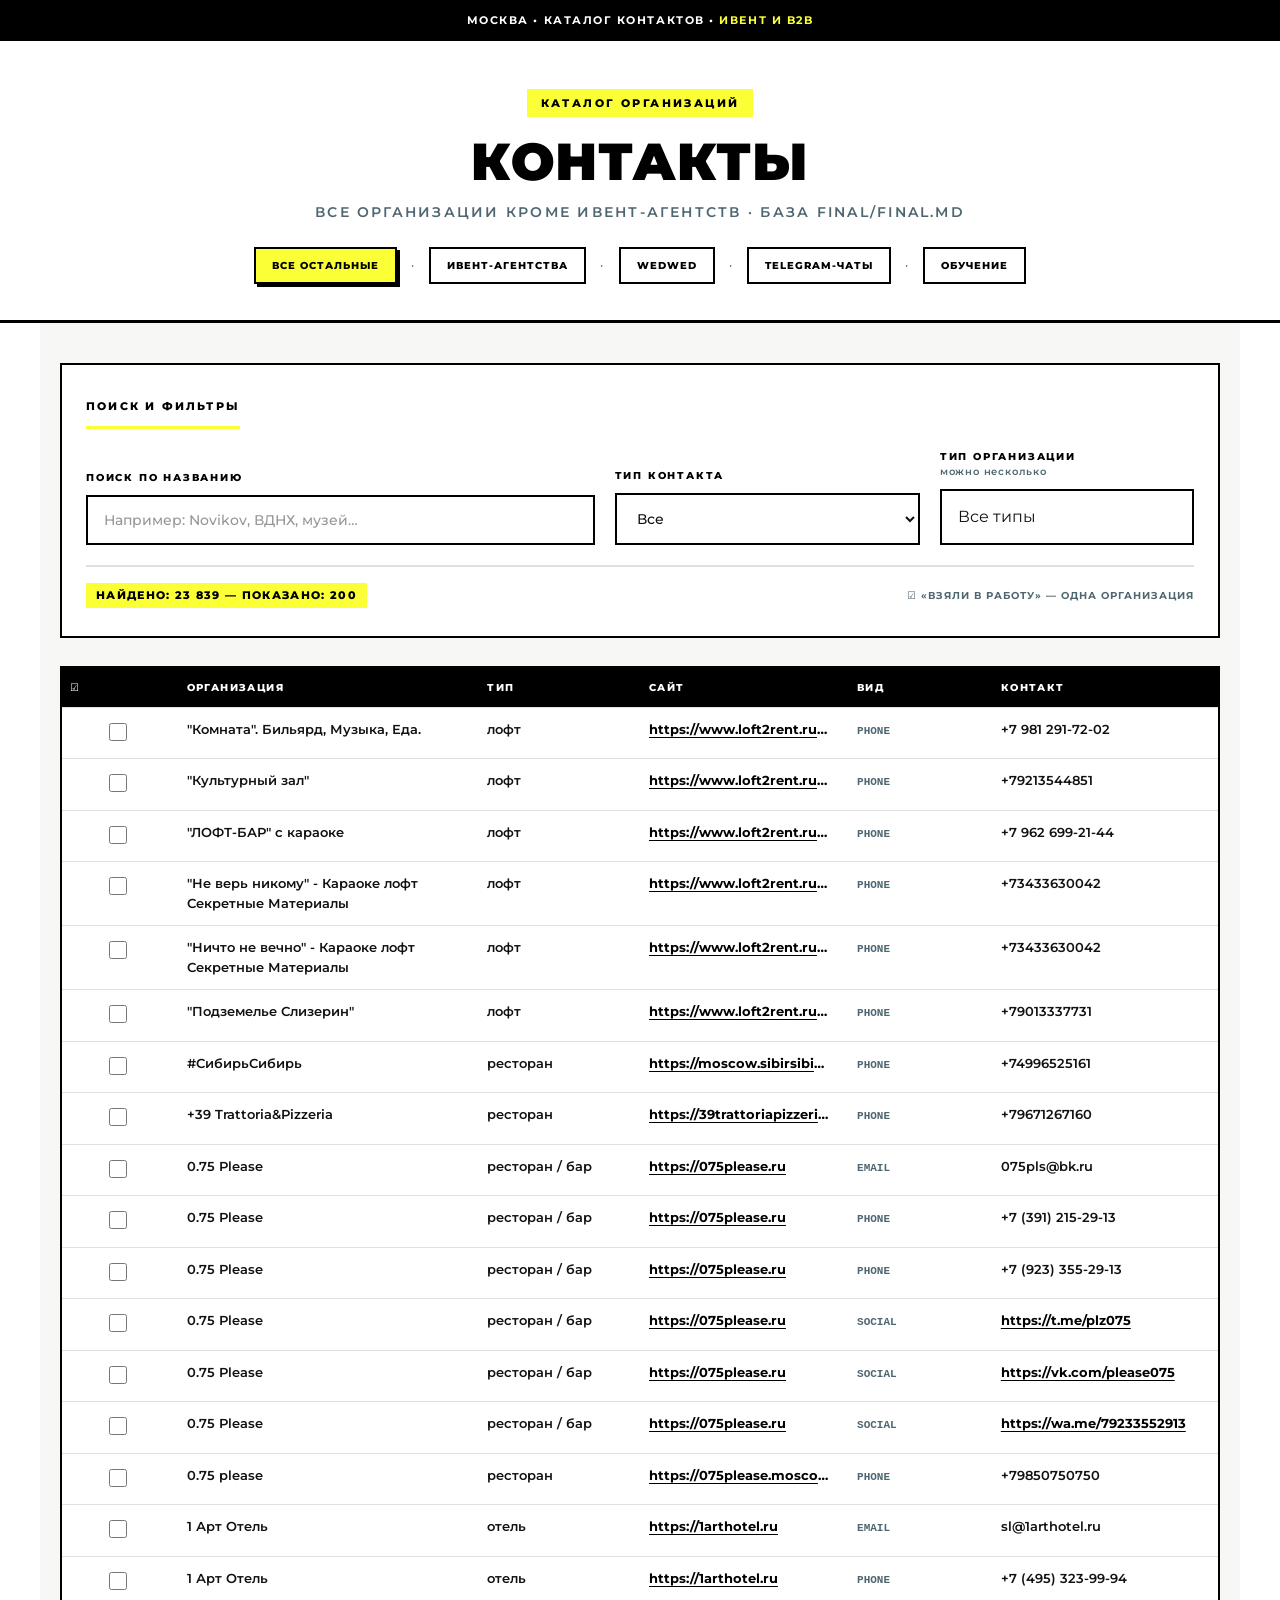
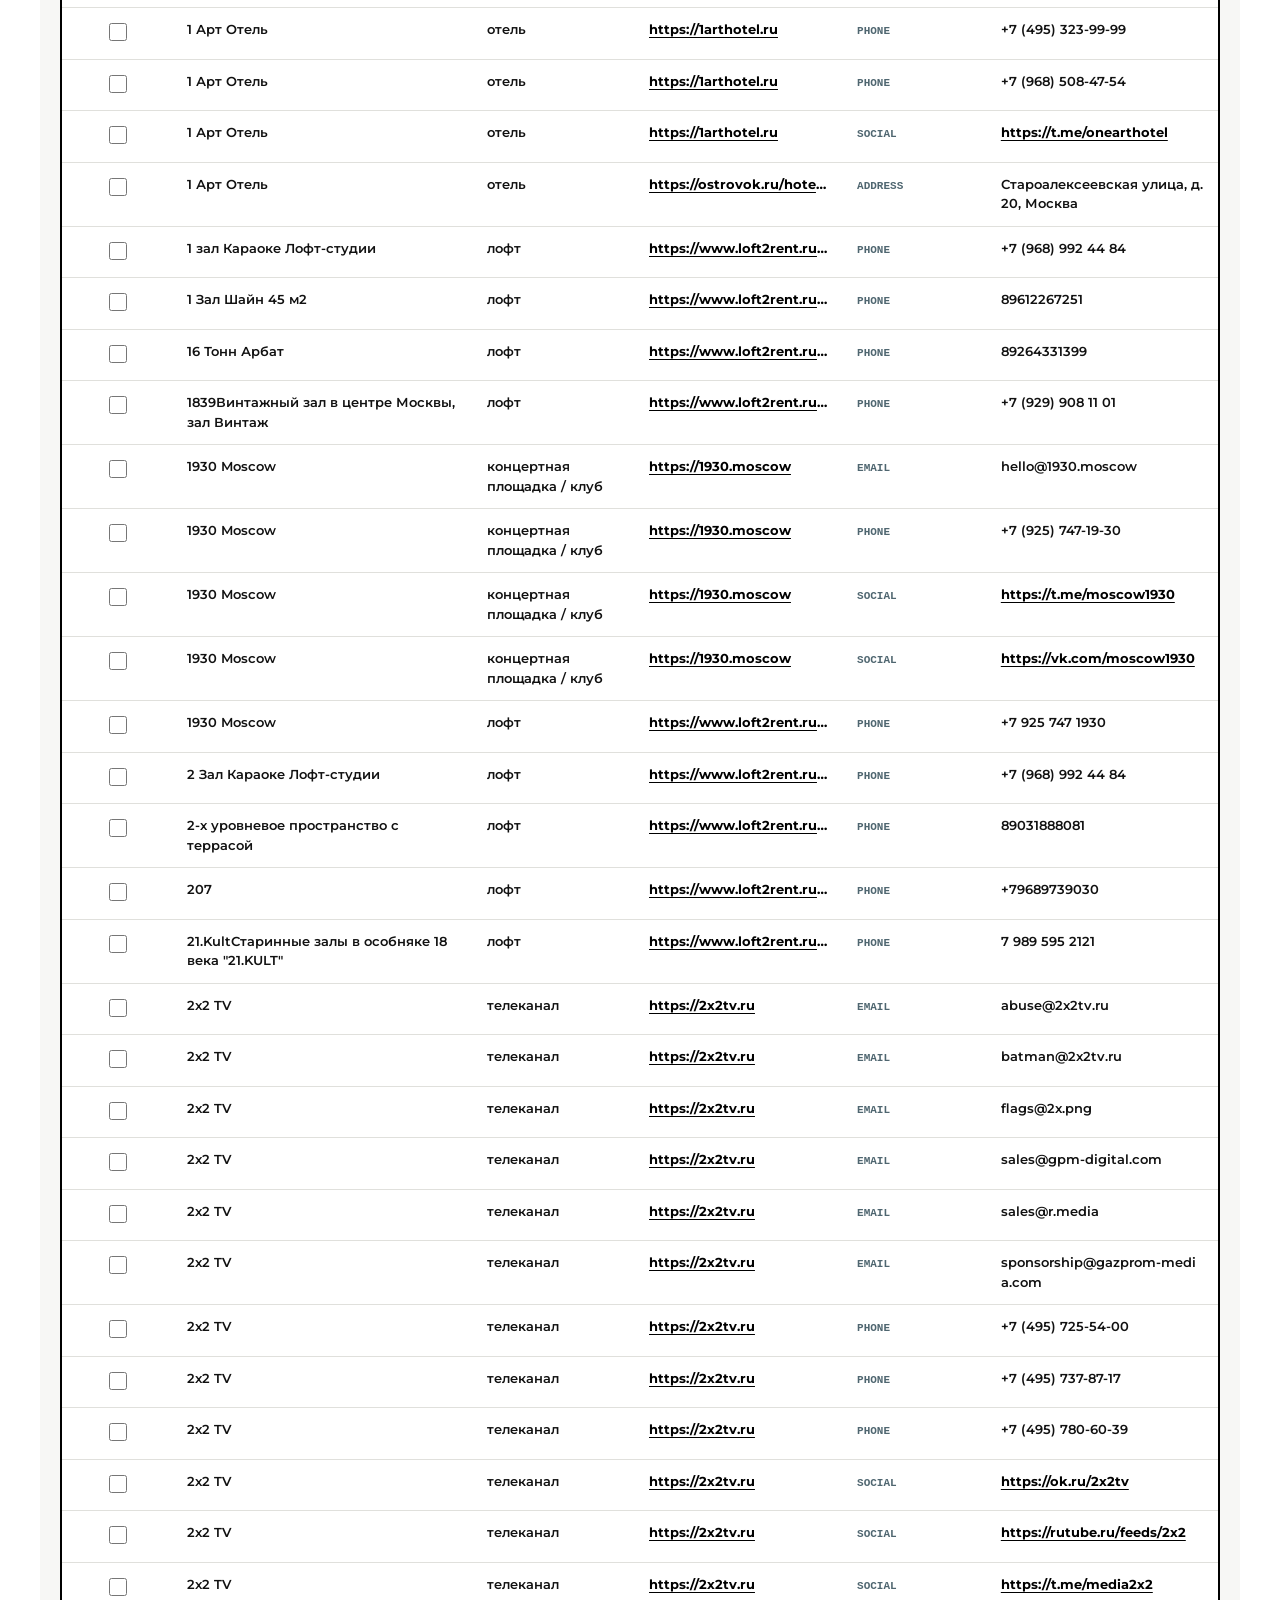
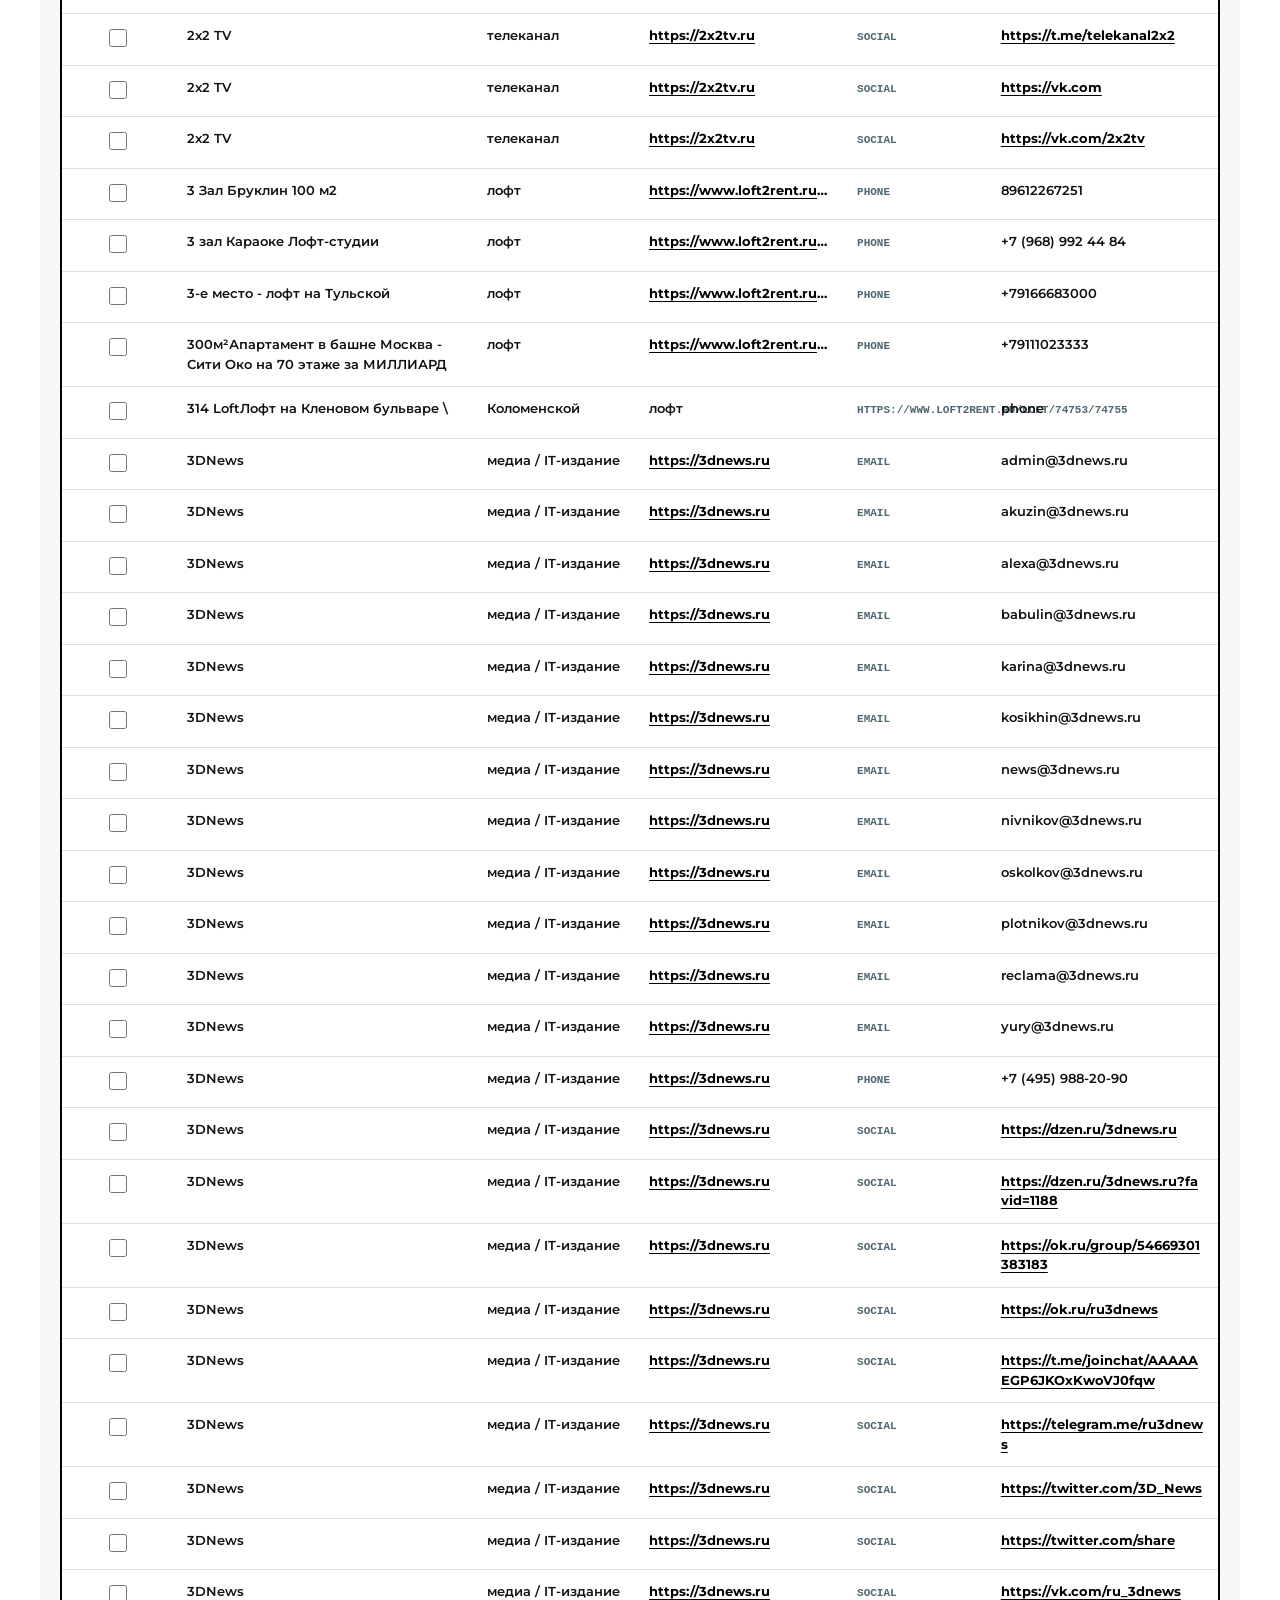
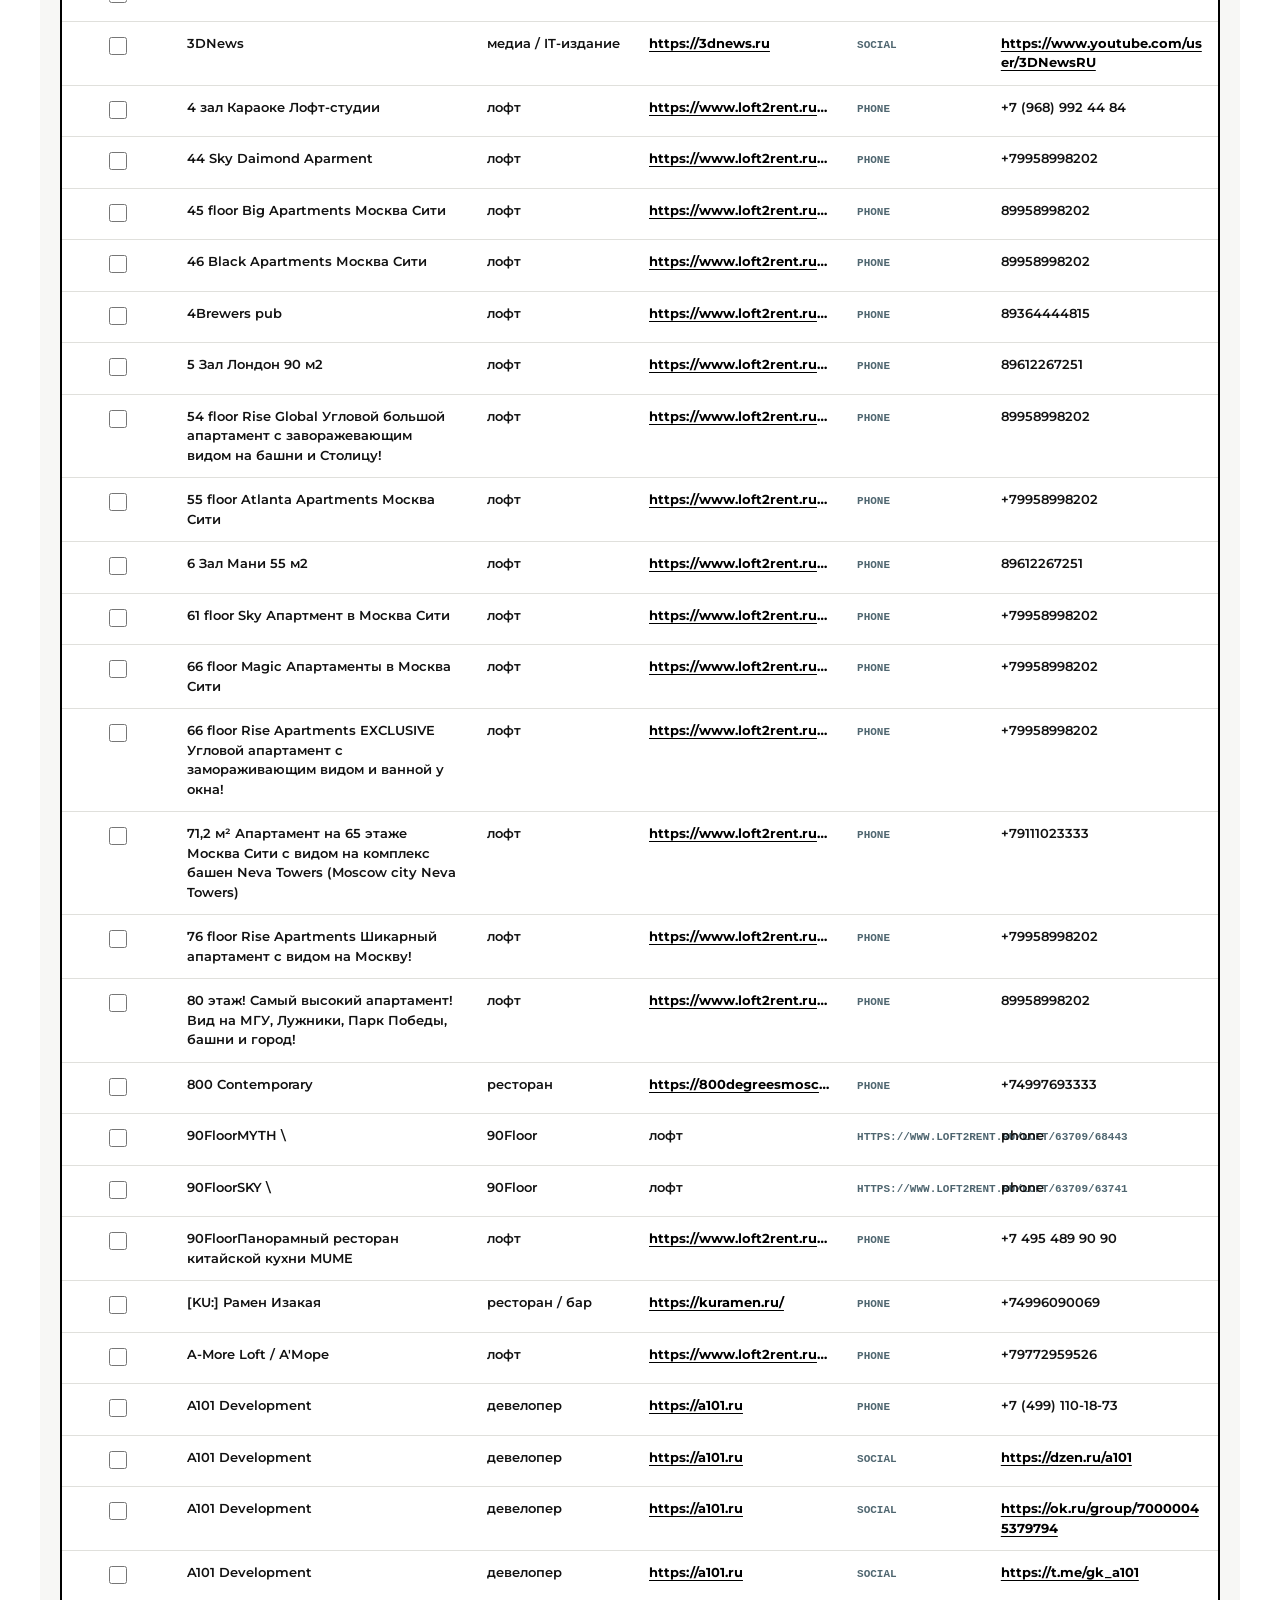
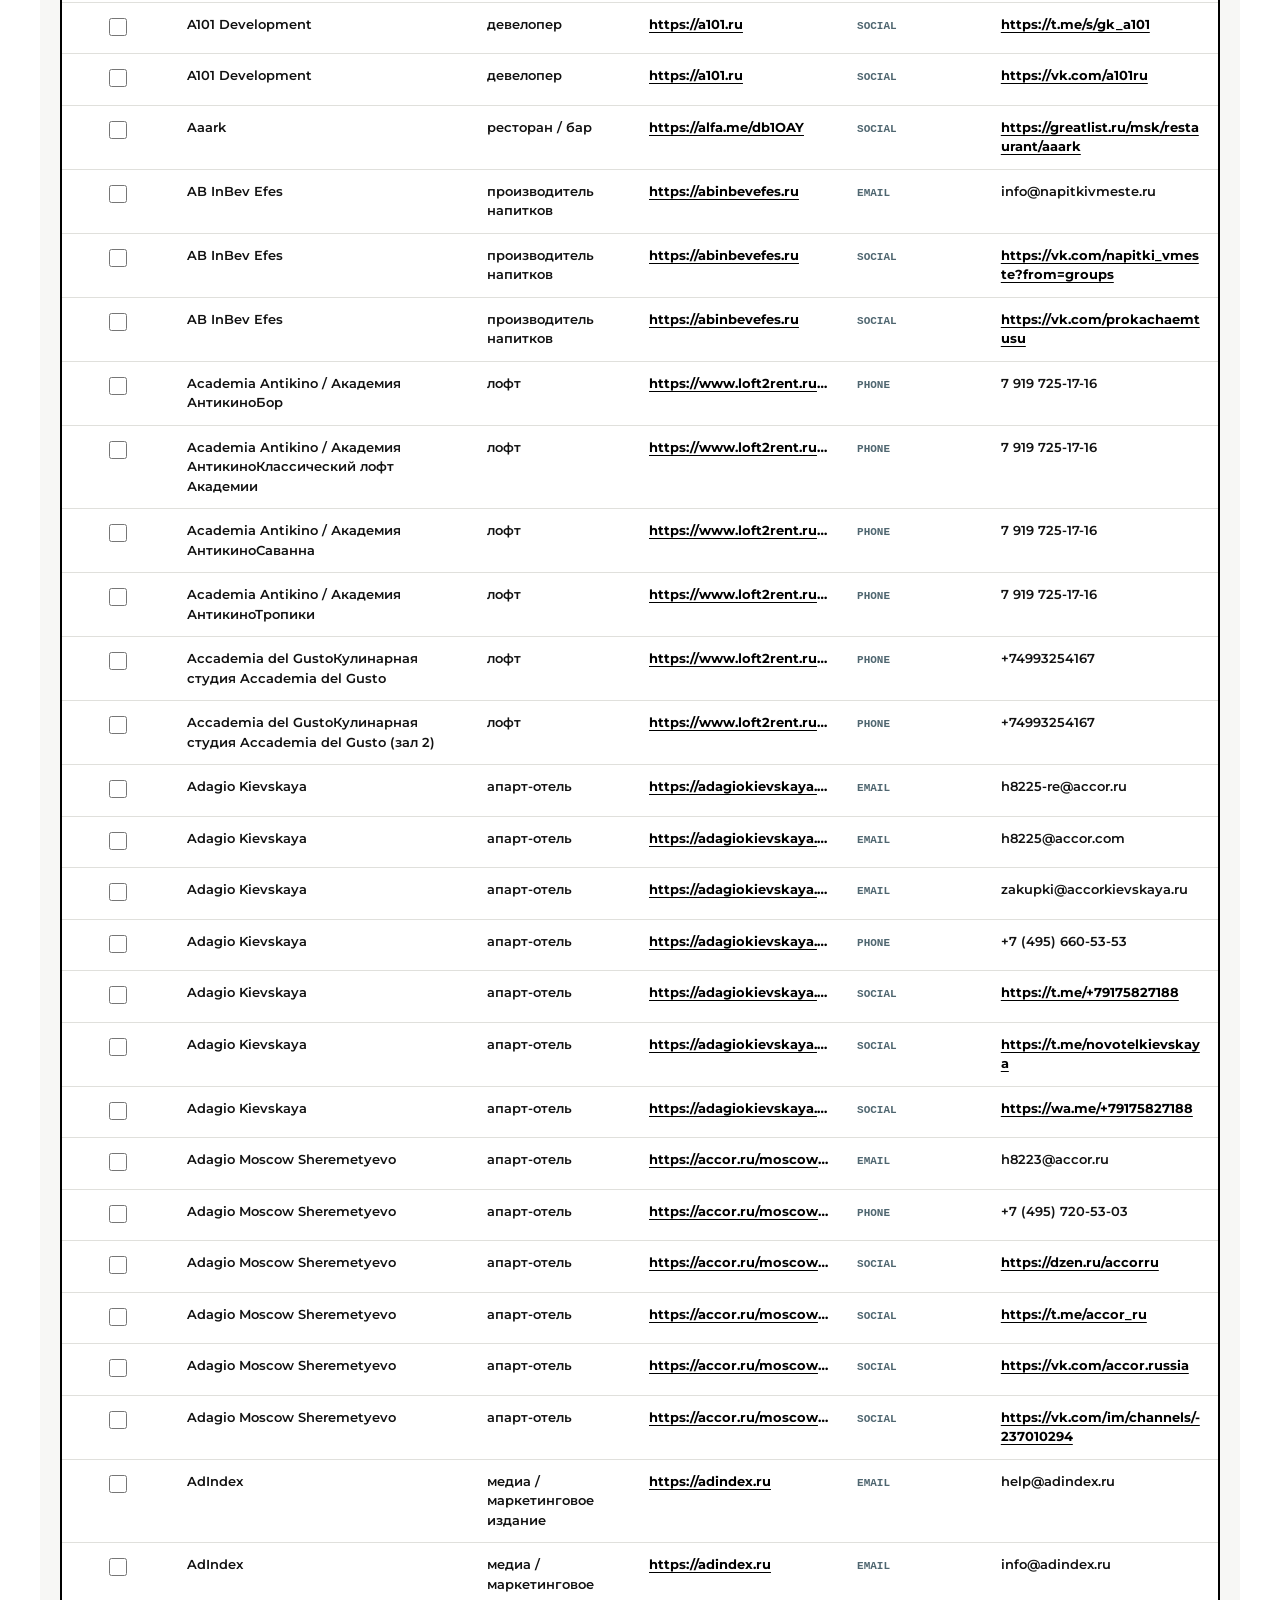
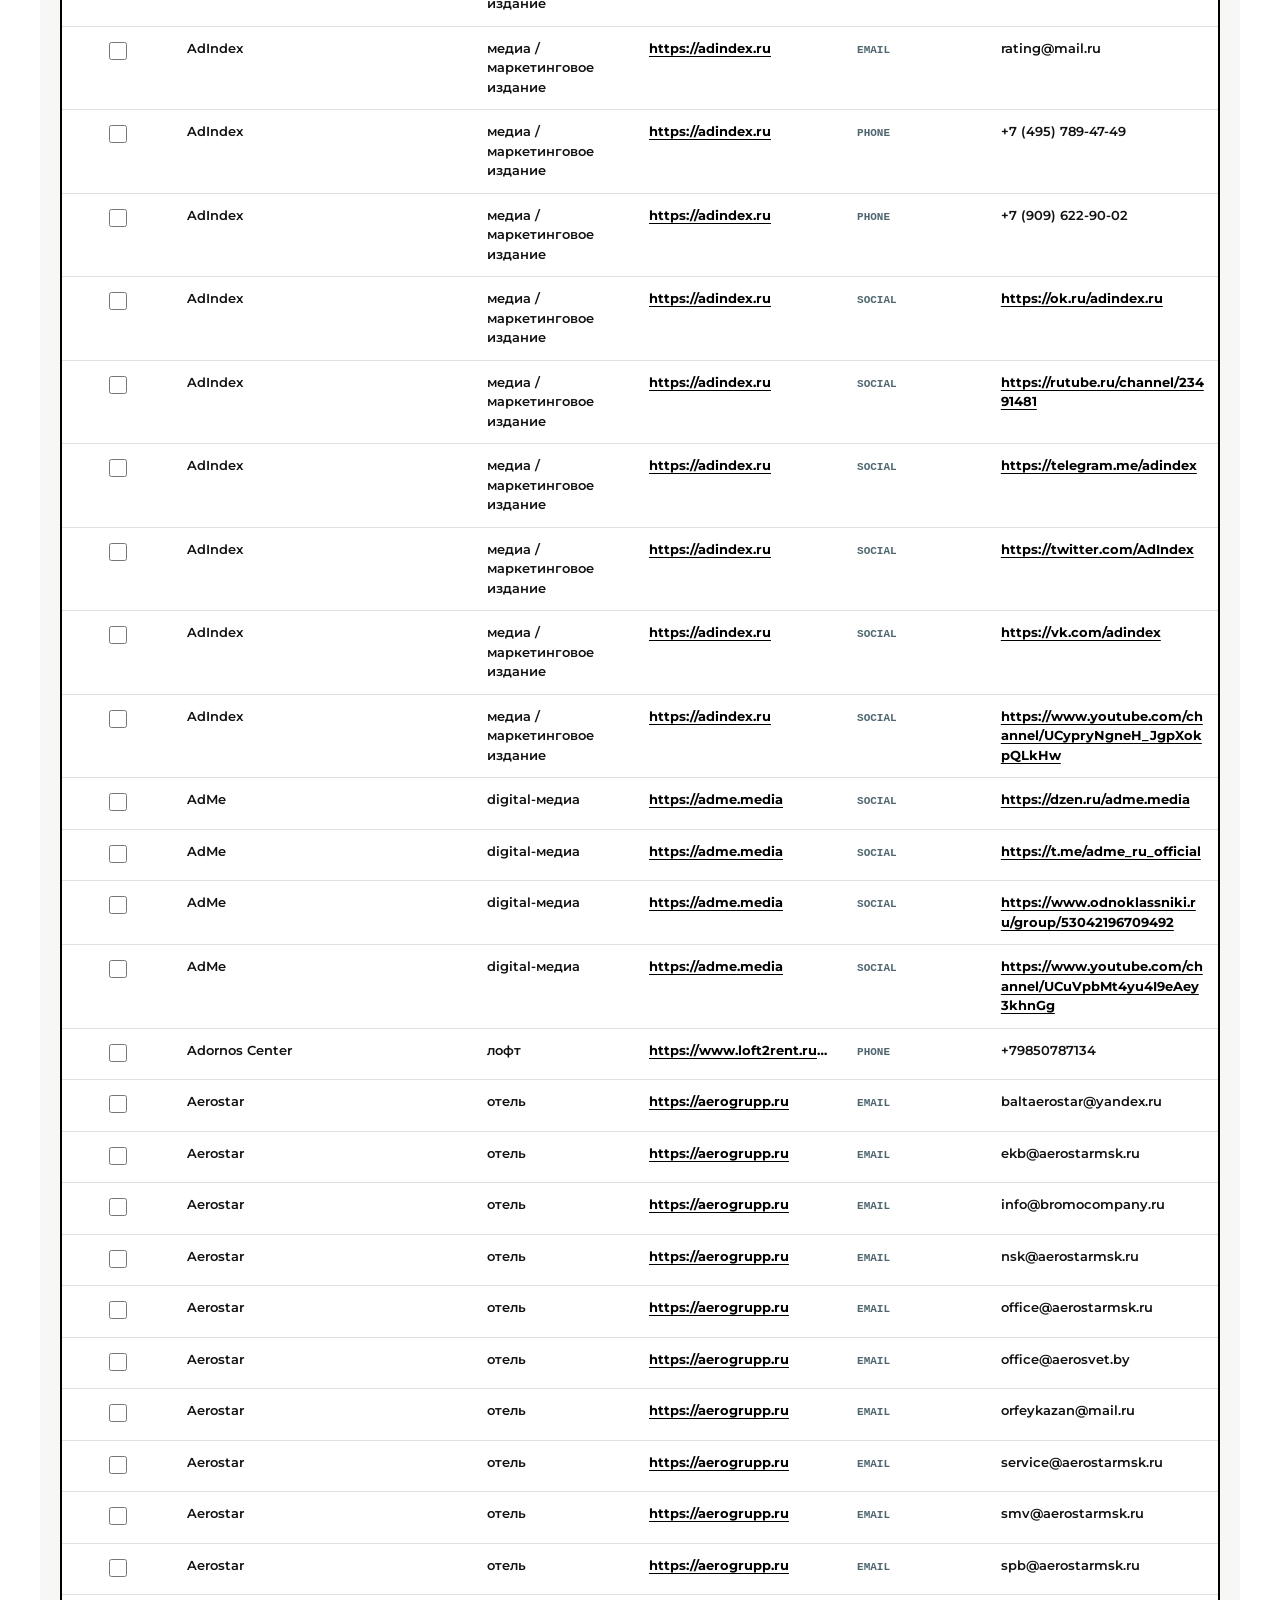
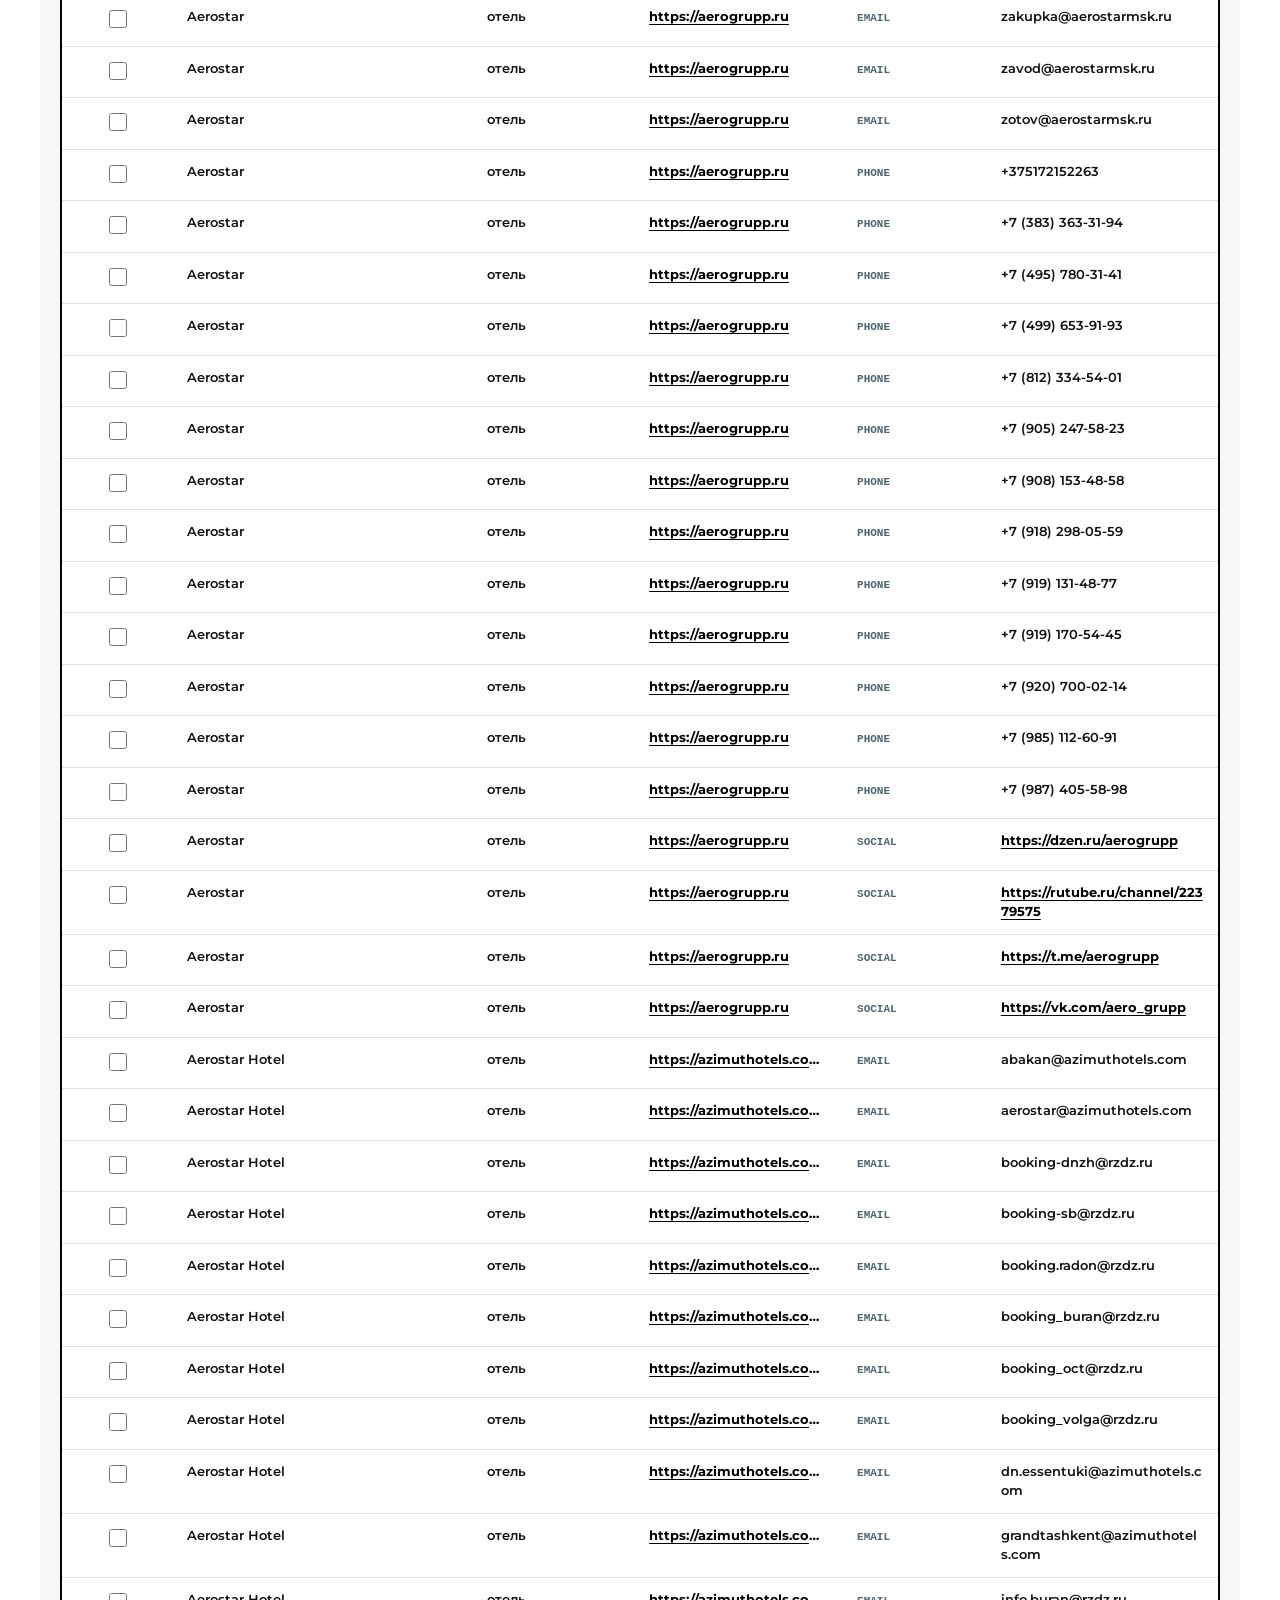
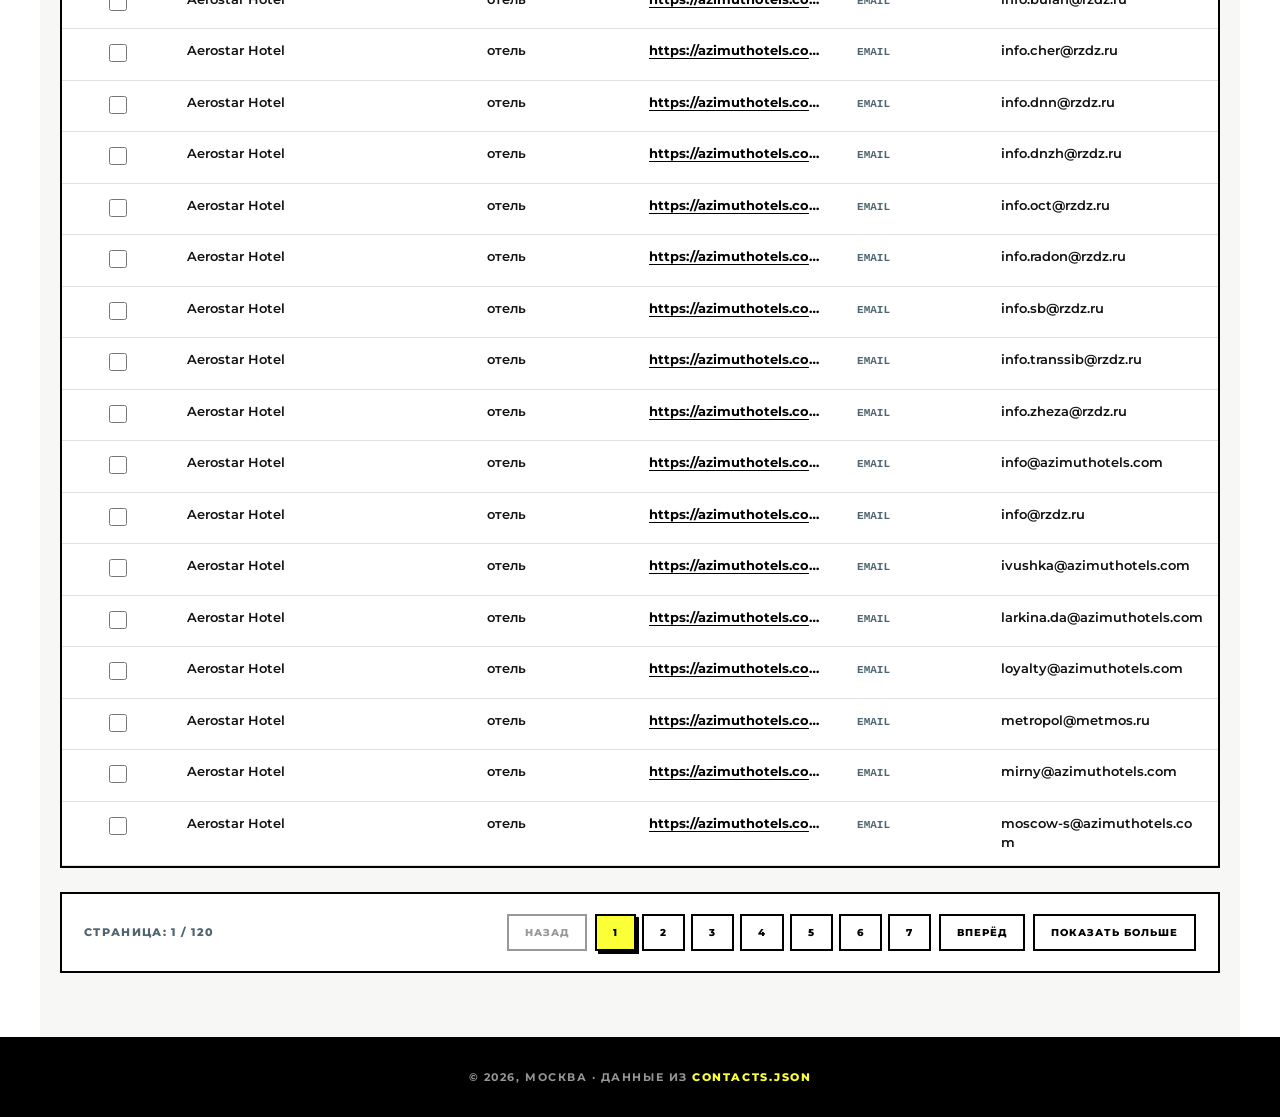
==== commit 99344848: "1" ====
--- a/docs/index.html
+++ b/docs/index.html
@@ -26,6 +26,8 @@
           <a href="./wedwed.html" class="nav-tab">WedWed</a>
           <span class="dot" aria-hidden="true">•</span>
           <a href="./telegram.html" class="nav-tab">Telegram-чаты</a>
+          <span class="dot" aria-hidden="true">•</span>
+          <a href="./training.html" class="nav-tab">Обучение</a>
         </nav>
       </div>
     </header>
